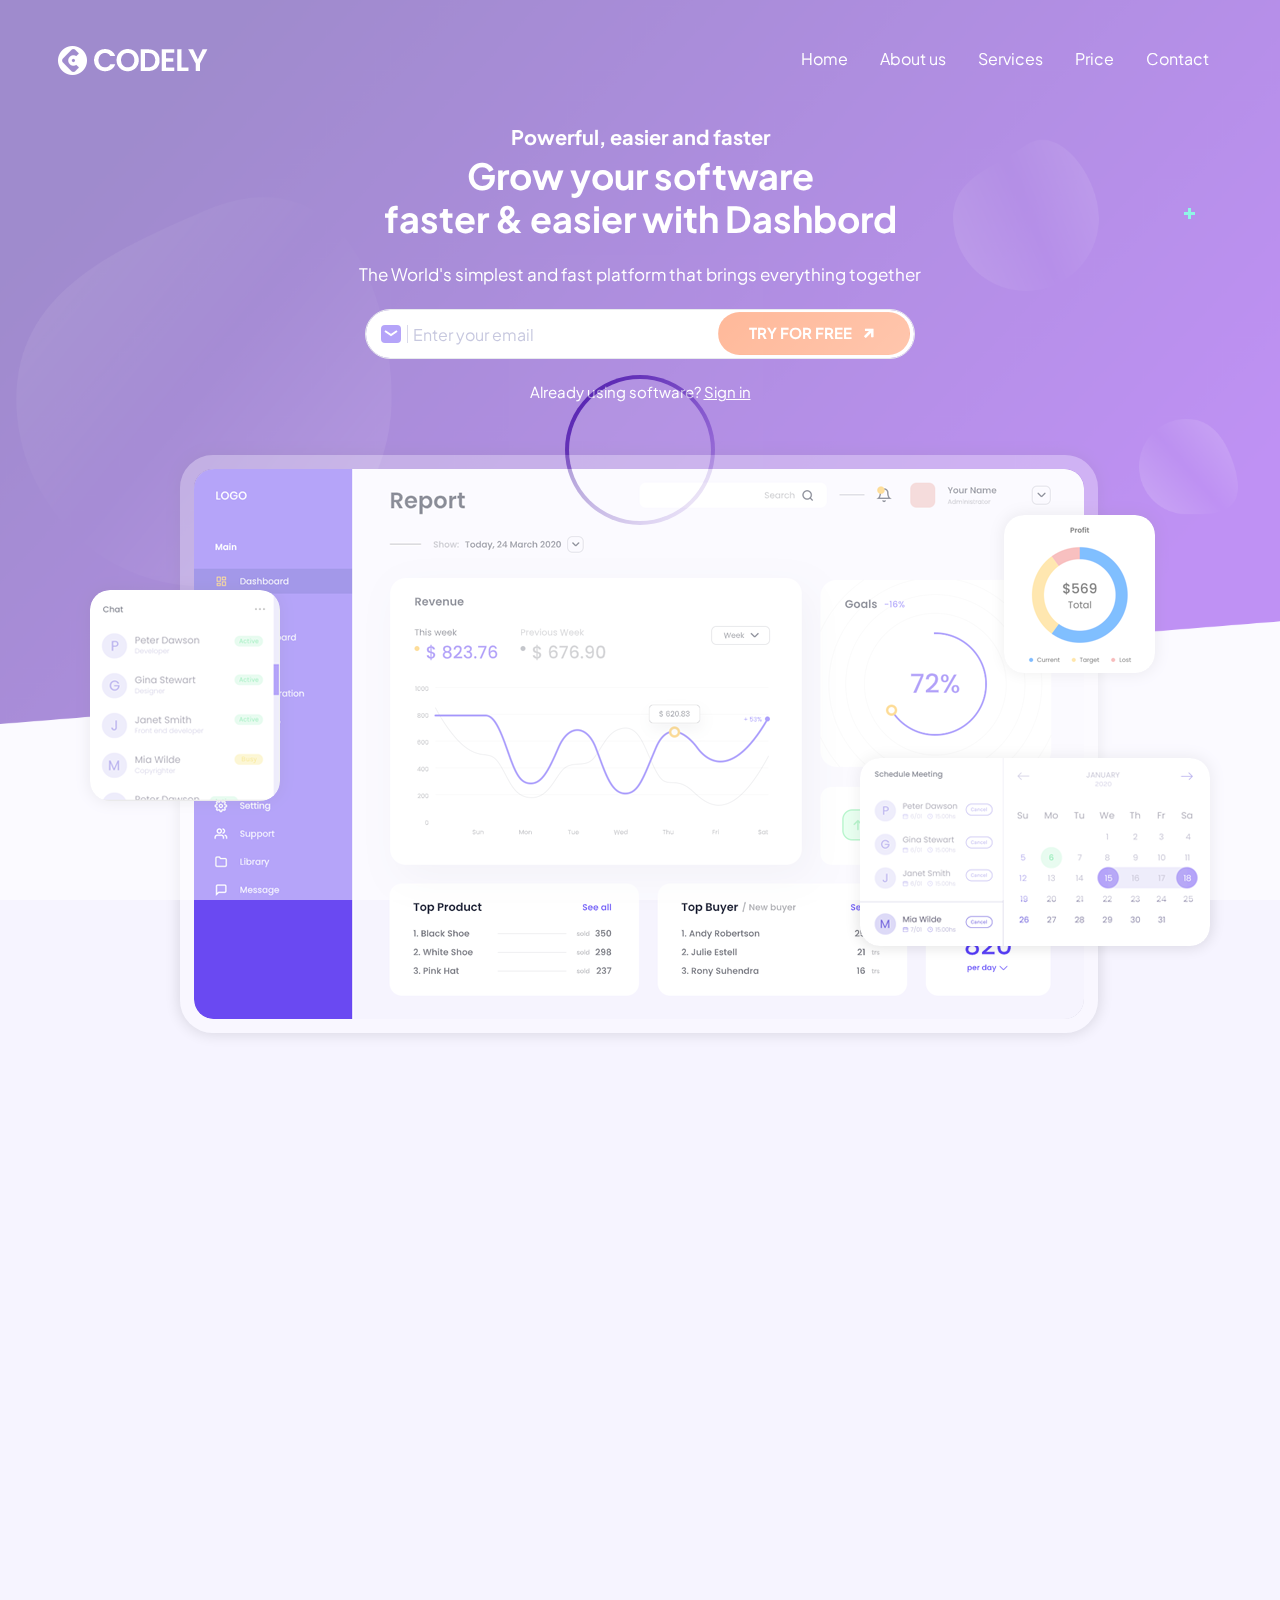
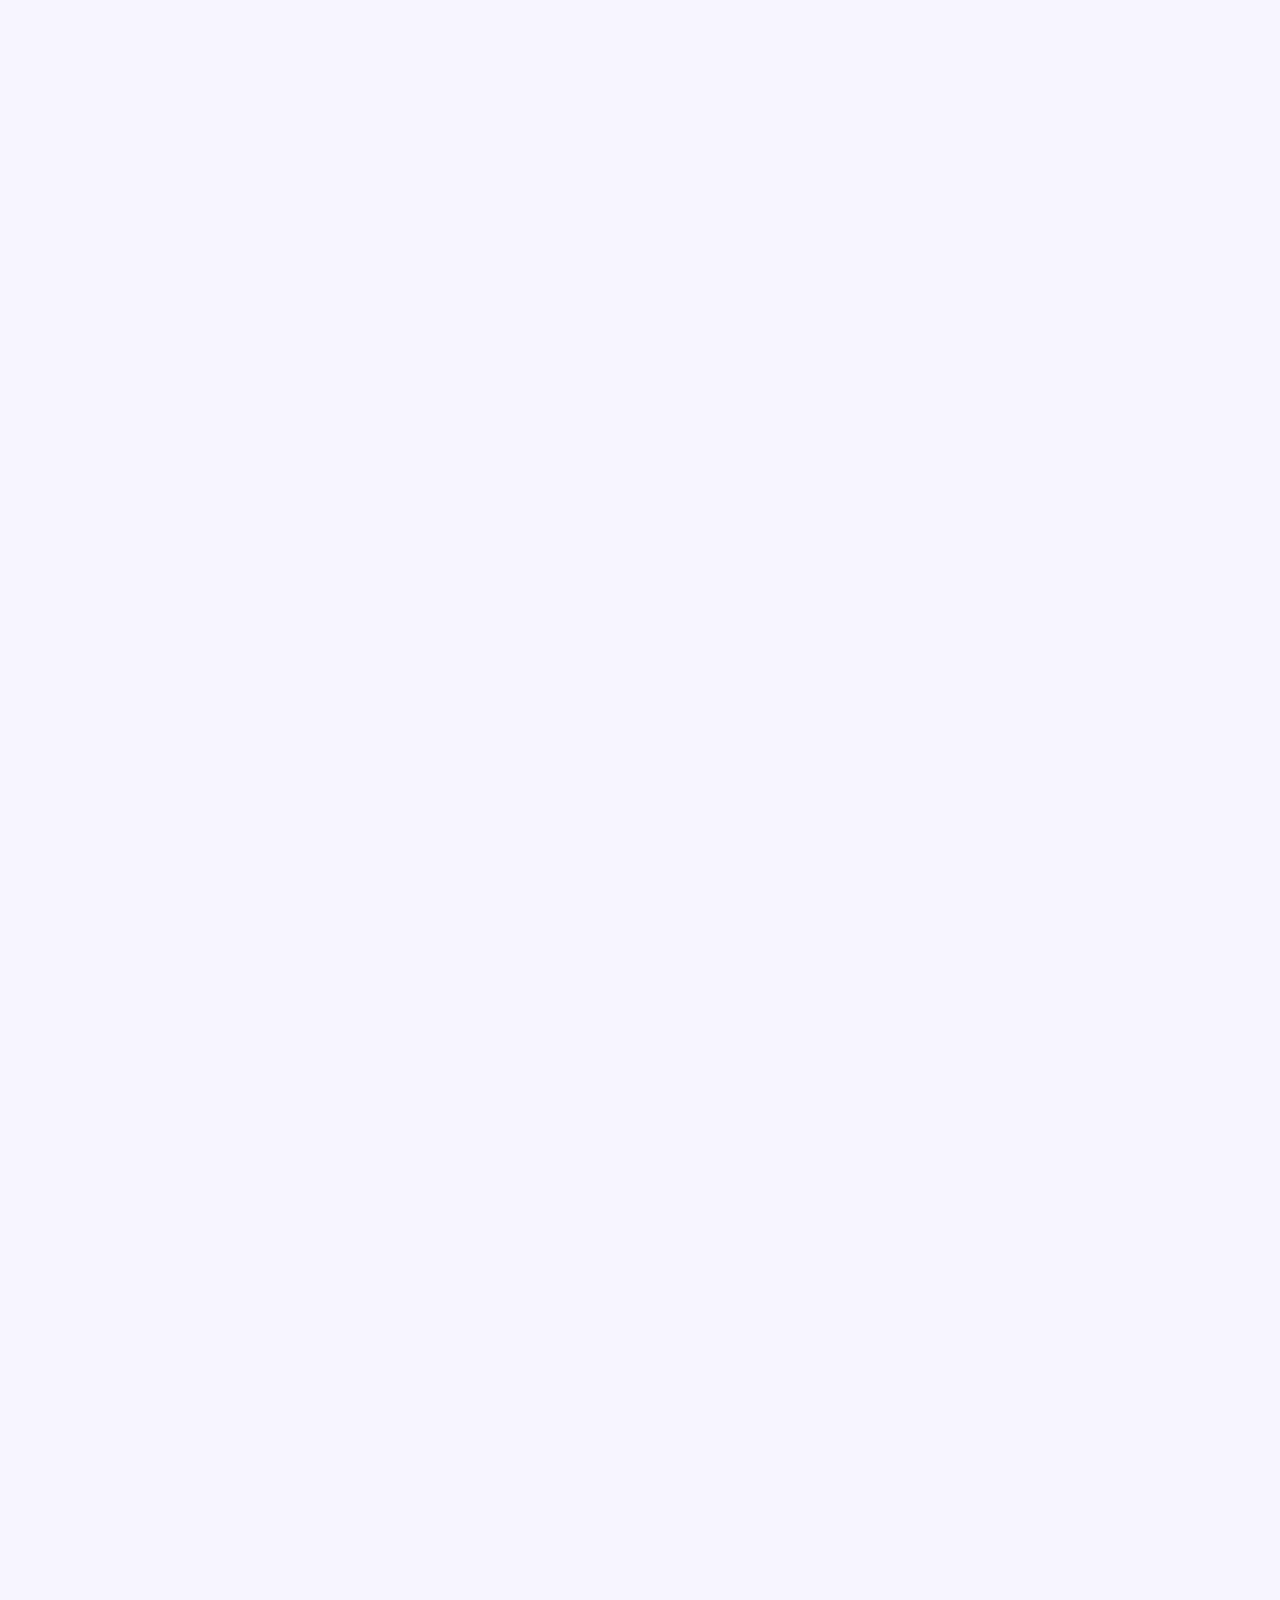
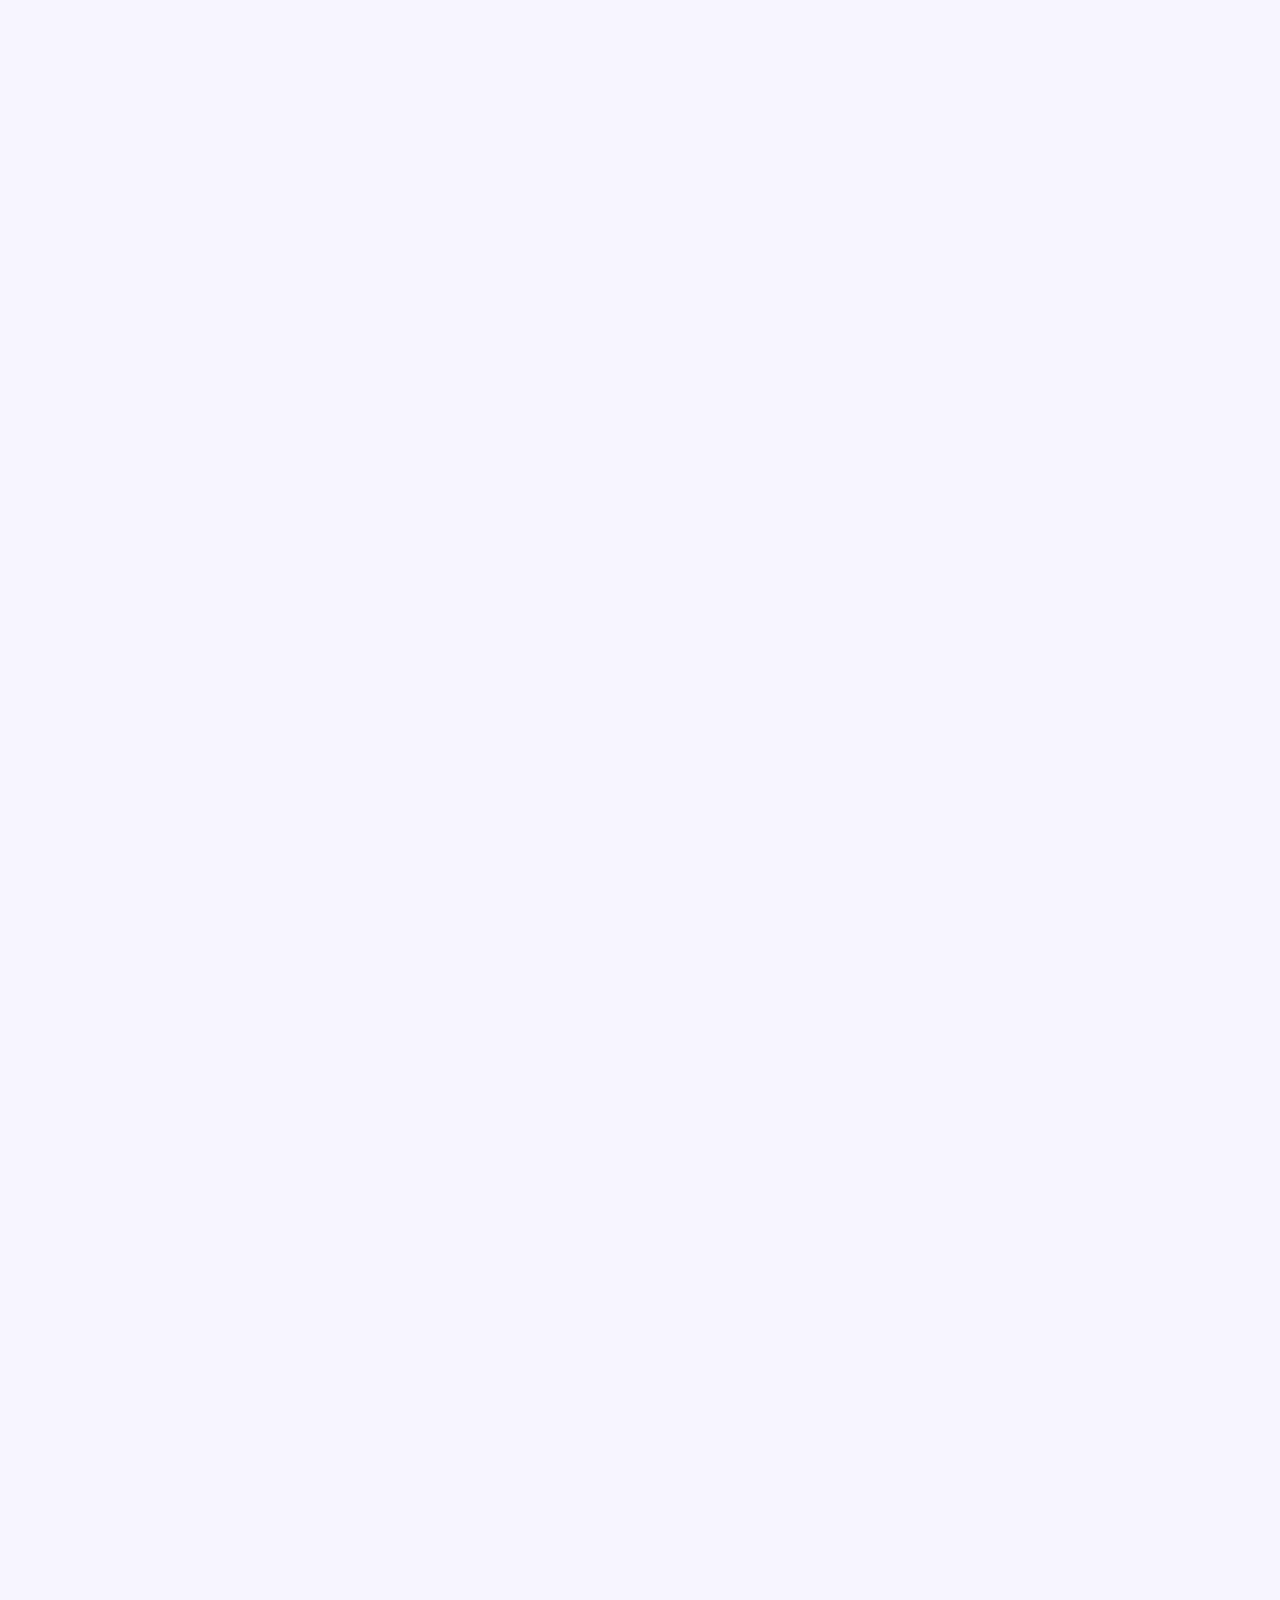
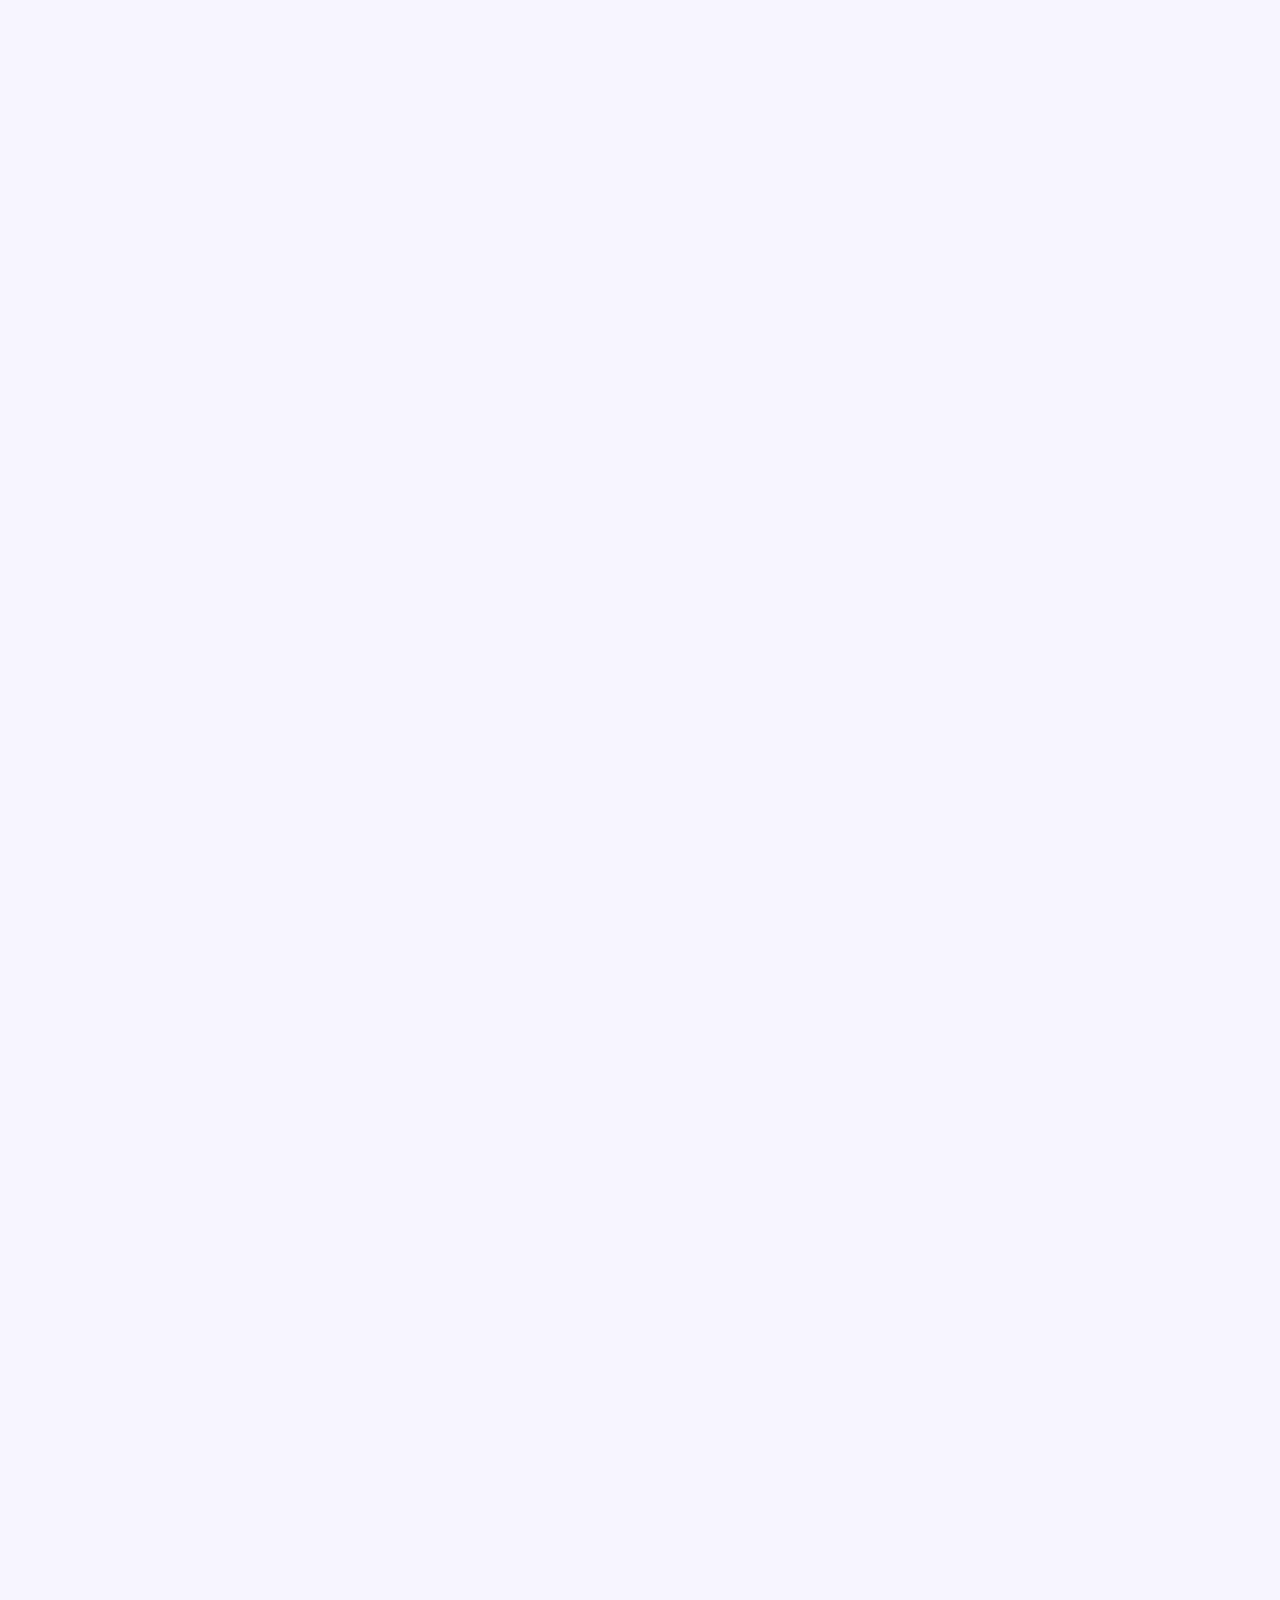
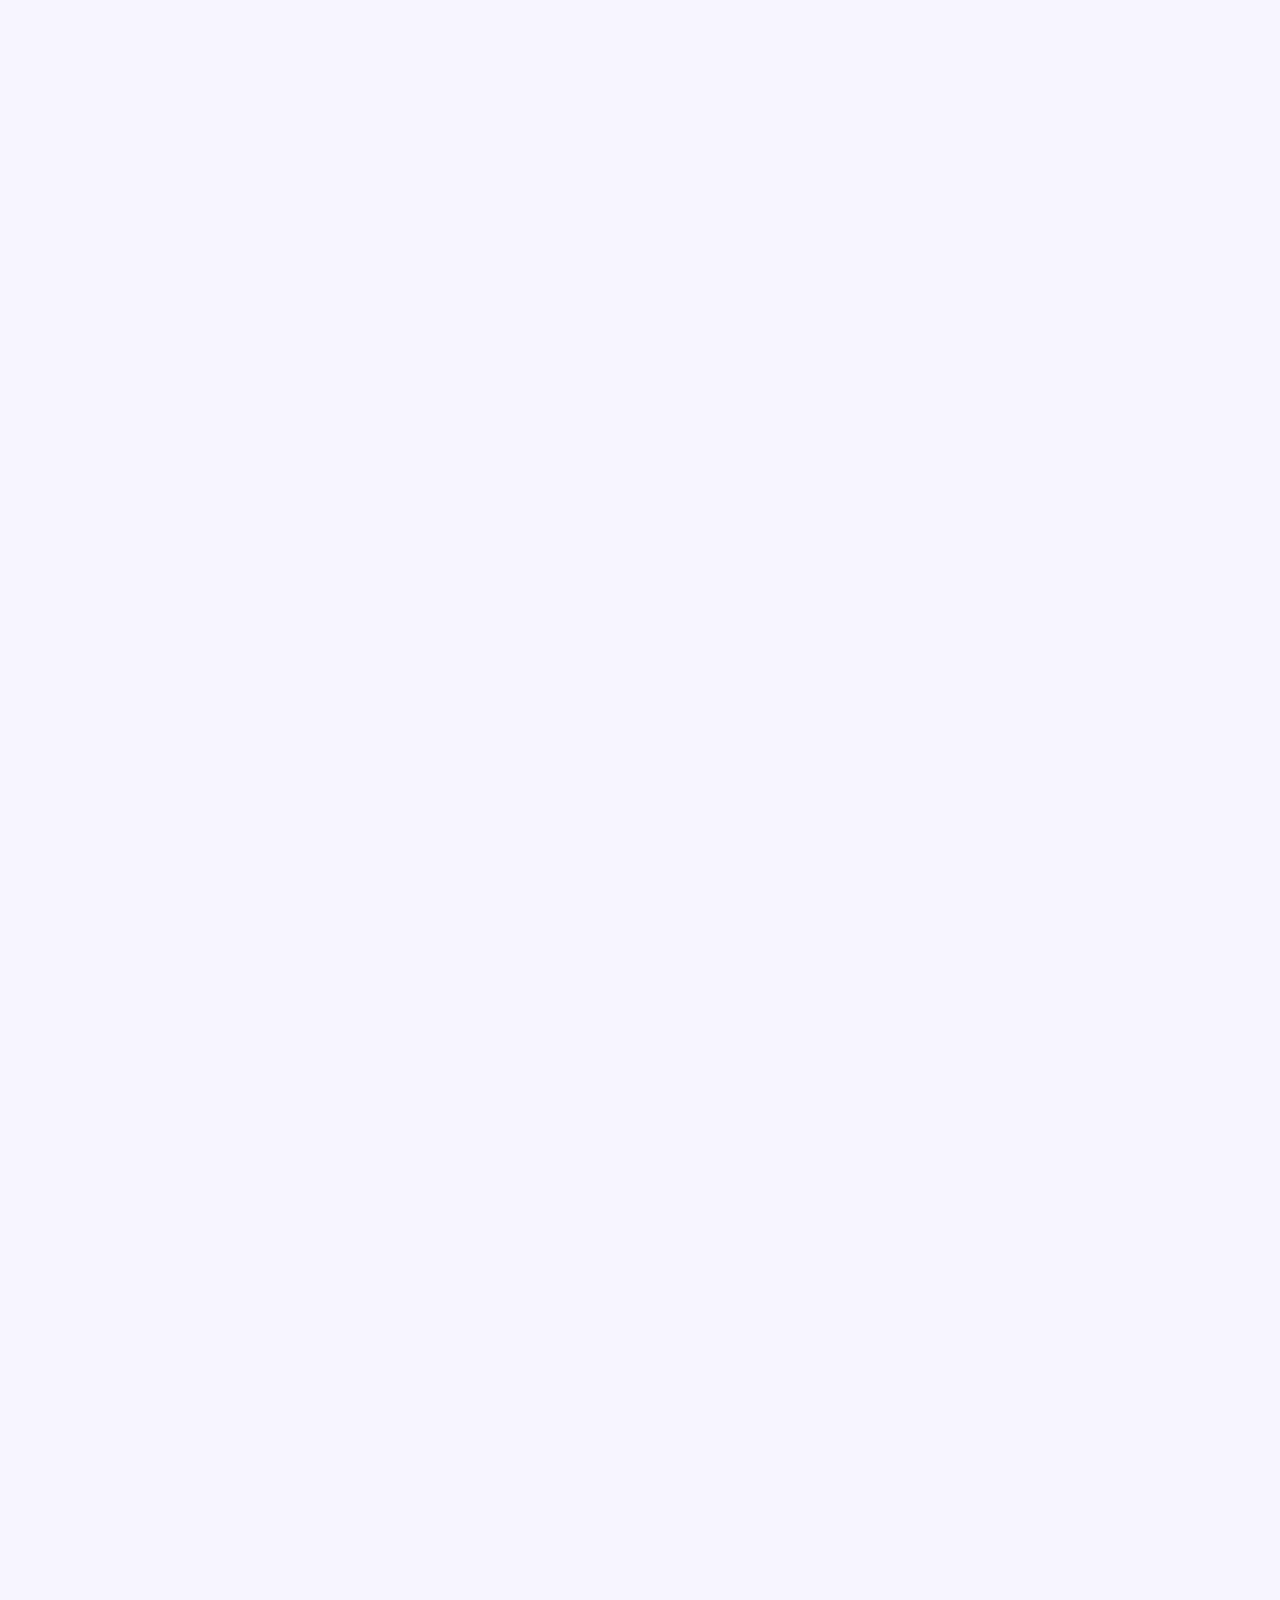
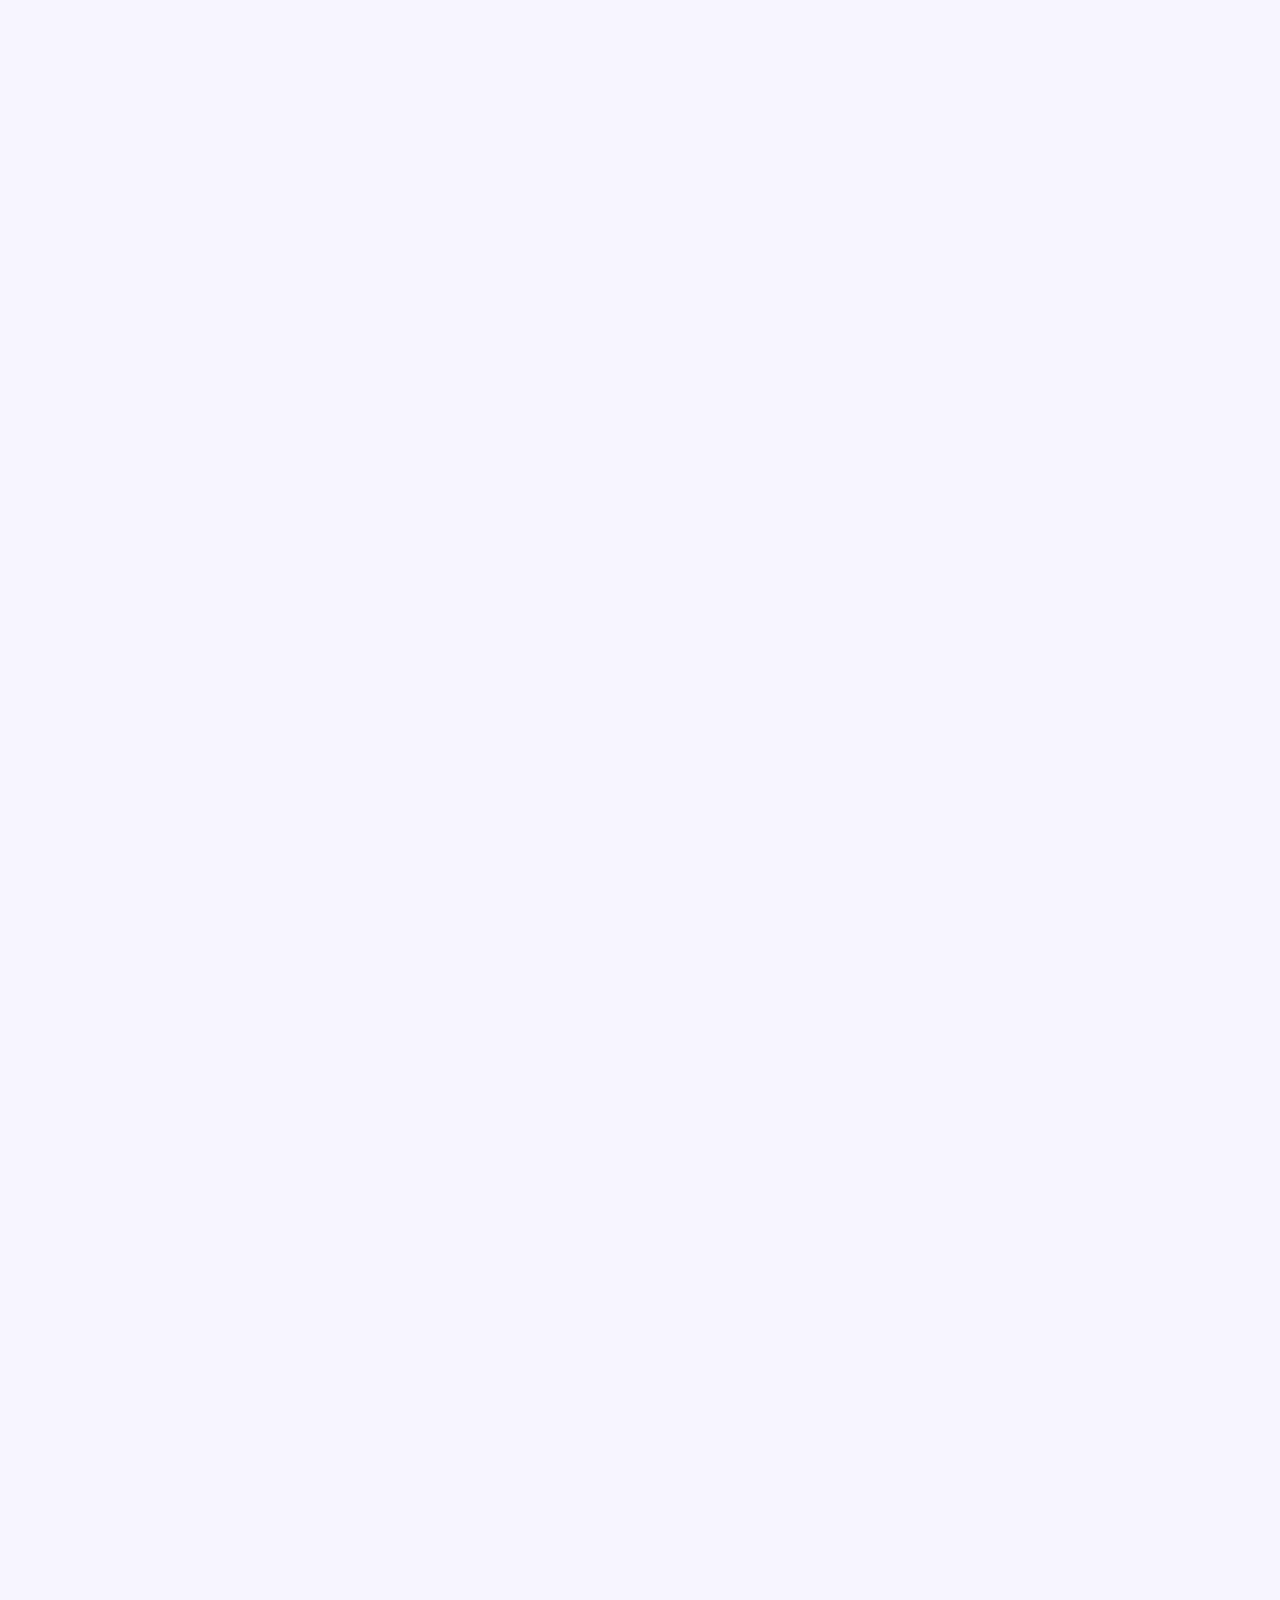
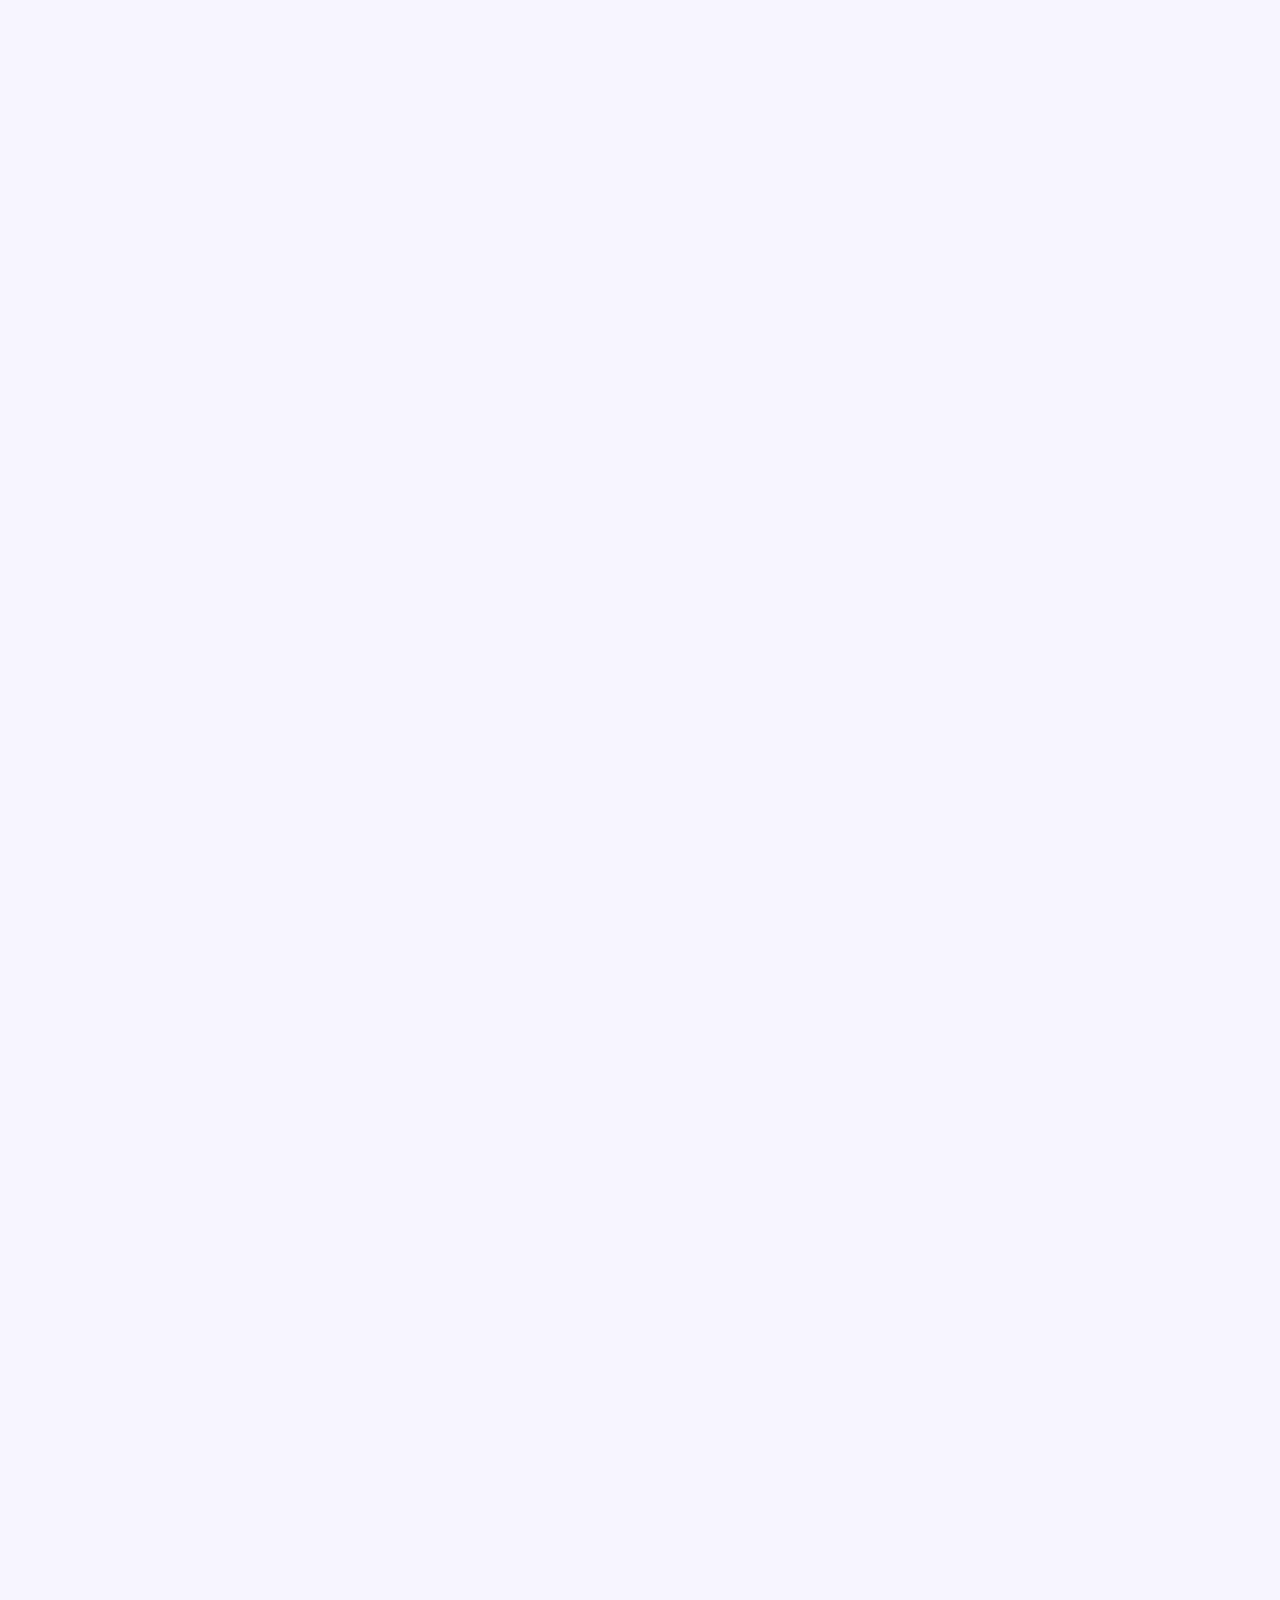
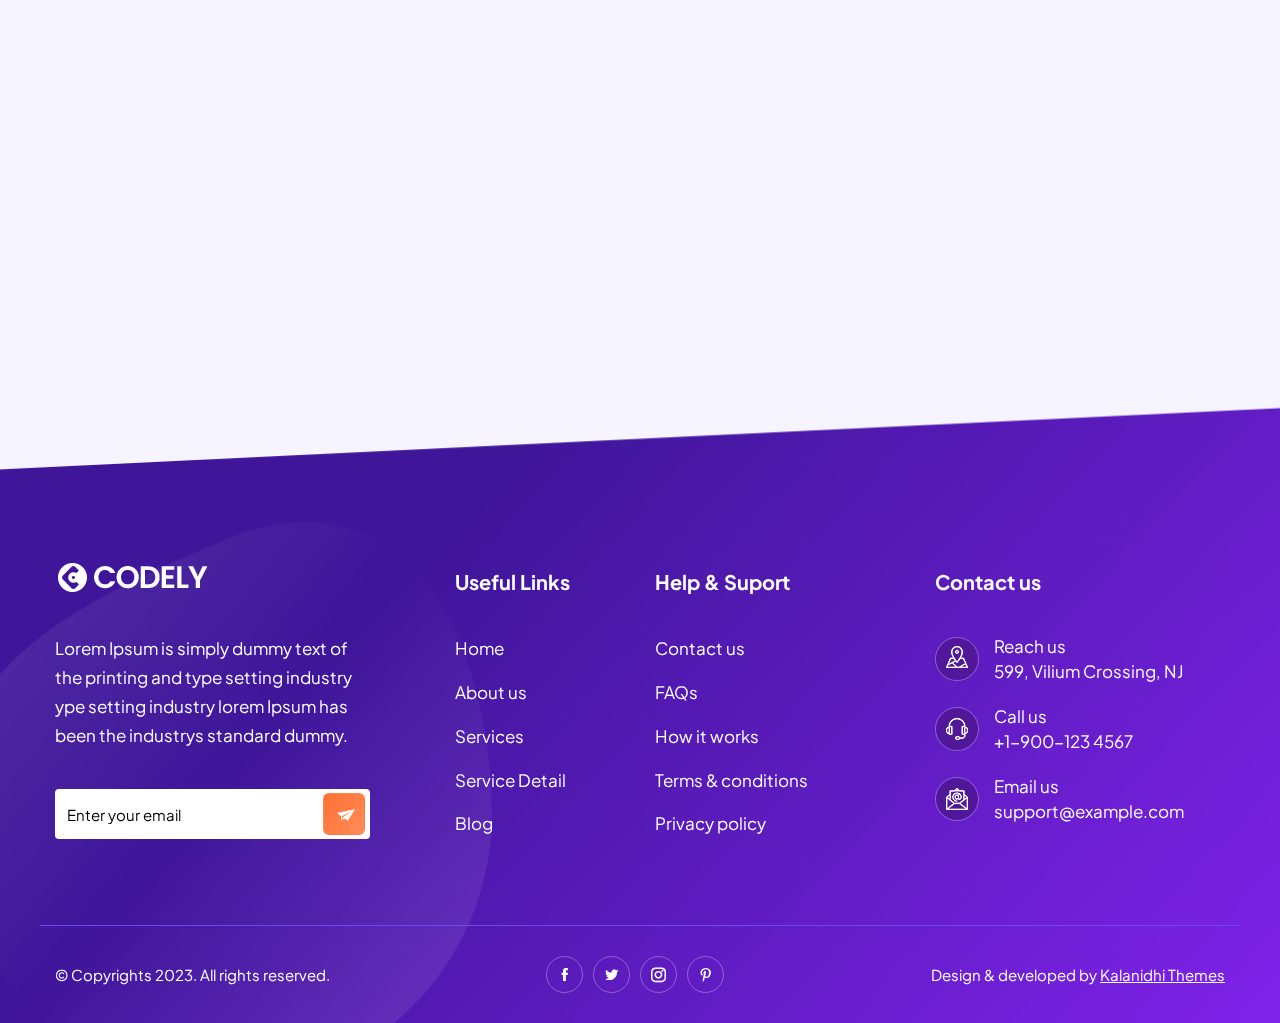
==== index.html @ 9d1769ed "11/26/2023" ====
<!DOCTYPE html>
<html lang="en">

  <!-- icofont-css-link -->
  <link rel="stylesheet" href="css/icofont.min.css">
  <!-- Owl-Carosal-Style-link -->
  <link rel="stylesheet" href="css/animate.min.css">
  <!-- Owl-Carosal-Style-link -->
  <link rel="stylesheet" href="css/owl.carousel.min.css">
  <!-- Bootstrap-Style-link -->
  <link rel="stylesheet" href="css/bootstrap.min.css">
  <!-- Aos-Style-link -->
  <link rel="stylesheet" href="css/aos.css">
  <!-- Coustome-Style-link -->
  <link rel="stylesheet" href="css/style.css">
  <!-- Responsive-Style-link -->
  <link rel="stylesheet" href="css/responsive.css">

  <!-- Jquery-js-Link -->
  <script src="js/jquery.js"></script>

  <!-- Favicon -->
  <link rel="shortcut icon" href="images/favicon.png" type="image/x-icon">

</head>

<body>


  <!-- Page-wrapper-Start -->
  <div class="page_wrapper">

    <!-- Preloader -->
    <div id="preloader">
      <!-- <div id="loader"></div> -->
      <div class="circle-border">
        <div class="circle-core"></div>
      </div>
    </div>

    <!-- Top Banner Stat-->
    <div class="top_home_wraper">

      <div class="banner_shapes">
        <div class="container">
          <span><img src="images/new/plus.svg" alt="image"></span>
          <span><img src="images/new/polygon.svg" alt="image"></span>
          <span><img src="images/new/round.svg" alt="image"></span>
        </div>
      </div>

      <!-- Header Start -->
      <header class="fixed">
        <!-- container start -->
        <div class="container">
          <!-- navigation bar -->
          <nav class="navbar navbar-expand-lg">
            <a class="navbar-brand" href="index.html">
              <img src="images/new/Logo.png" alt="image">
            </a>
            <button class="navbar-toggler" type="button" data-toggle="collapse" data-target="#navbarSupportedContent"
              aria-controls="navbarSupportedContent" aria-expanded="false" aria-label="Toggle navigation">
              <span class="navbar-toggler-icon">
                <!-- <i class="icofont-navigation-menu ico_menu"></i> -->
                <span class="toggle-wrap">
                  <span class="toggle-bar"></span>
                </span>
              </span>
            </button>

            <div class="collapse navbar-collapse" id="navbarSupportedContent">
              <ul class="navbar-nav ml-auto">
                <li class="nav-item active">
                  <a class="nav-link" href="#">Home</a>
                </li>
                <li class="nav-item">
                  <a class="nav-link" href="#">About us</a>
                </li>
                <!-- secondery menu start -->
                <li class="nav-item">
                  <a class="nav-link" href="#">Services</a>
                </li>
                <li class="nav-item">
                  <a class="nav-link" href="#">Price</a>
                </li>

                <!-- secondery menu end -->
                <li class="nav-item">
                  <a class="nav-link" href="#">Contact</a>
                </li>
                <!--<li class="nav-item">
                  <a class="nav-link dark_btn" href="contact-us.html">TRY IT FREE <i class="icofont-arrow-right"></i></a>
                </li>-->
              </ul>
            </div>
          </nav>
          <!-- navigation end -->
        </div>
        <!-- container end -->
      </header>

      <!-- Banner-Section-Start -->
      <section class="banner_section">
        <div class="container">
          <div class="banner_text">
            <div class="ban_inner_text" data-aos="fade-up" data-aos-duration="1500">
              <span>Powerful, easier and faster</span>
              <h1>Grow your software <br> faster & easier with Dashbord</h1>
              <p>The World's simplest and fast platform that brings everything together</p>
            </div>
            <form action="https://kalanidhithemes.com/live-preview/landing-page/codely/all-demo/01-codely-landing-page-defoult/submit" data-aos="fade-up" data-aos-duration="1500">
              <div class="form-group">
                <input type="text" class="form-control" placeholder="Enter your email">
                <button class="btn btn_main">TRY FOR FREE <i class="icofont-arrow-right"></i></button>
              </div>
              <span>Already using software? <a href="#">Sign in</a></span>
            </form>
          </div>
          <div class="banner_images" data-aos="fade-up" data-aos-duration="1500">
            <img src="images/new/banner_01.png" alt="image">
            <div class="sub_images">
              <img class="moving_animation" src="images/new/banner_02.png" alt="image">
              <img class="moving_animation" src="images/new/banner_03.png" alt="image">
              <img class="moving_animation" src="images/new/banner_04.png" alt="image">
            </div>
          </div>
        </div>
      </section>

    </div>
    <!-- Top Banner End -->

    <!-- Unique features Start -->
    <section class="row_am unique_section">
      <div class="container">
        <div class="section_title" data-aos="fade-up" data-aos-duration="1500" data-aos-delay="100">
          <!-- h2 -->
          <h2>Services </h2>
          <!-- p -->
          <p>Lorem Ipsum is simply dummy text of the printing and typese tting indus <br> orem Ipsum has beenthe
            standard dummy text ever since</p>
        </div>
        <div class="features_inner" data-aos="fade-up" data-aos-duration="2000" data-aos-delay="100">
          <!-- card -->
          <div class="feature_card">
            <div class="icons">
              <img src="images/new/features_icon_01.svg" alt="image">
              <div class="dot_block">
                <span class="dot_anim"></span>
                <span class="dot_anim"></span>
                <span class="dot_anim"></span>
              </div>
            </div>
            <div class="inner_text">
              <h3>Highly customizable</h3>
              <p>Lorem Ipsum is simply dummy text ofthe printing and type setting indus ideas orem Ipsum has beenthe.
              </p>
              <a href="service-detail.html" class="btn text_btn">DISCOVER MORE <i class="icofont-arrow-right"></i></a>
            </div>
          </div>
          <!-- card -->
          <div class="feature_card">
            <div class="icons">
              <img src="images/new/features_icon_02.svg" alt="image">
              <div class="dot_block">
                <span class="dot_anim"></span>
                <span class="dot_anim"></span>
                <span class="dot_anim"></span>
              </div>
            </div>
            <div class="inner_text">
              <h3>Pixel perfect design</h3>
              <p>Lorem Ipsum is simply dummy text ofthe printing and type setting indus ideas orem Ipsum has beenthe.
              </p>
              <a href="service-detail.html" class="btn text_btn">DISCOVER MORE <i class="icofont-arrow-right"></i></a>
            </div>
          </div>
          <!-- card -->
          <div class="feature_card">
            <div class="icons">
              <img src="images/new/features_icon_03.svg" alt="image">
              <div class="dot_block">
                <span class="dot_anim"></span>
                <span class="dot_anim"></span>
                <span class="dot_anim"></span>
              </div>
            </div>
            <div class="inner_text">
              <h3>Lifetime free updates</h3>
              <p>Lorem Ipsum is simply dummy text ofthe printing and type setting indus ideas orem Ipsum has beenthe.
              </p>
              <a href="service-detail.html" class="btn text_btn">DISCOVER MORE <i class="icofont-arrow-right"></i></a>
            </div>
          </div>

        </div>
      </div>
    </section>
    <!-- Unique features End -->

    <!-- Analyze Section Strat -->
    <section class="row_am analyze_section">
      <div class="container">
        <div class="row">
          <div class="col-md-6">
            <div class="analyze_text" data-aos="fade-in" data-aos-duration="2000" data-aos-delay="100">
              <span class="icon"><img src="images/new/Analyze_Icon.svg" alt="image"></span>
              <div class="section_title">
                <h2>Analyze your data with powerful tool</h2>
                <p>Lorem Ipsum is simply dummy text of the printing and types
                  etting industry lorem Ipsum has been the industrys standard dummy text ever since the when an unknown
                  printer took a galley of type and.</p>
              </div>
              <ul>
                <li data-aos="fade-up" data-aos-duration="2000">
                  <h3>Carefully designed</h3>
                  <p>Lorem Ipsum is simply dummy text of the printing and typ esetting industry lorem Ipsum has.</p>
                </li>
                <li data-aos="fade-up" data-aos-duration="2000">
                  <h3>Seamless Sync</h3>
                  <p>Simply dummy text of the printing and typesetting inustry lorem Ipsum has Lorem dollar summit.</p>
                </li>
              </ul>
            </div>
          </div>
          <div class="col-md-6">
            <div class="analyze_image" data-aos="fade-in" data-aos-duration="1000">
              <img data-aos="fade-in" data-aos-duration="2000" data-aos-delay="100" class="moving_animation"
                src="images/new/analyze-data-01.png" alt="image">
              <img data-aos="fade-in" data-aos-duration="2000" data-aos-delay="100" class="moving_animation"
                src="images/new/analyze-data-02.png" alt="image">
              <img data-aos="fade-in" data-aos-duration="2000" data-aos-delay="100" class=""
                src="images/new/analyze-data-03.png" alt="image">
            </div>
          </div>
        </div>
      </div>
    </section>
    <!-- Analyze Section End -->

    <!-- Collaborate Section Strat -->
    <section class="row_am collaborate_section">
      <div class="container">
        <div class="row">
          <div class="col-md-6">
            <div class="collaborate_image" data-aos="fade-in" data-aos-duration="2000" data-aos-delay="100">
              <div class="img_block" data-aos="fade-in" data-aos-duration="2000" data-aos-delay="100">
                <img class="icon_img moving_animation" src="images/new/Collaborate-icon_1.png" alt="image">
                <img src="images/new/Collaborate-01.png" alt="image">
              </div>
              <div class="img_block" data-aos="fade-in" data-aos-duration="2000" data-aos-delay="100">
                <img src="images/new/Collaborate-02.png" alt="image">
                <img class="icon_img moving_animation" src="images/new/Collaborate-icon_2.png" alt="image">
              </div>
            </div>
          </div>
          <div class="col-md-6">
            <div class="collaborate_text" data-aos="fade-in" data-aos-duration="2000" data-aos-delay="100">
              <span class="icon"><img src="images/new/securely.svg" alt="image"></span>
              <div class="section_title">
                <h2>Collaborate securely everything</h2>
                <p>Lorem Ipsum is simply dummy text of the printing and types
                  etting industry lorem Ipsum has been the indu has been the industrys standard dummy text ever since
                  the when an unknown printer took a galley of type and.</p>
              </div>
              <ul>
                <li data-aos="fade-up" data-aos-duration="2000">
                  <h3>Sync followers</h3>
                  <p>Simply dummy text of the printing and typesetting
                    inustry lorem Ipsum has Lorem dollar summit.</p>
                </li>
                <li data-aos="fade-up" data-aos-duration="2000">
                  <h3>Globally connected</h3>
                  <p>Simply dummy text of the printing and typesetting
                    inustry lorem Ipsum has Lorem dollar summit.</p>
                </li>
              </ul>
              <a href="service-detail.html" data-aos="fade-up" data-aos-duration="2000" class="btn btn_main">READ MORE <i
                  class="icofont-arrow-right"></i></a>
            </div>
          </div>
        </div>
      </div>
    </section>
    <!-- Analyze Section End -->

    <!-- Communication Section Strat -->
    <section class="row_am communication_section">
      <div class="container">
        <div class="row">
          <div class="col-md-6">
            <div class="communication_text" data-aos="fade-in" data-aos-duration="2000" data-aos-delay="100">
              <span class="icon"><img src="images/new/comunication.svg" alt="image"></span>
              <div class="section_title">
                <h2>Easy communication wherever you are live</h2>
                <p>Lorem Ipsum is simply dummy text of the printing and types
                  etting industry lorem Ipsum has been the industrys standard dummy text ever since the when an unknown
                  printer took a galley of type and.</p>
              </div>
              <ul>
                <li data-aos="fade-up" data-aos-duration="2000">
                  <h3>Carefully designed</h3>
                  <p>Lorem Ipsum is simply dummy text of the printing and typ esetting industry lorem Ipsum has.</p>
                </li>
                <li data-aos="fade-up" data-aos-duration="2000">
                  <h3>Seamless Sync</h3>
                  <p>Simply dummy text of the printing and typesetting inustry lorem Ipsum has Lorem dollar summit.</p>
                </li>
              </ul>
            </div>
          </div>
          <div class="col-md-6">
            <div class="communication_image" data-aos="fade-in" data-aos-duration="1000">
              <img data-aos="fade-in" data-aos-duration="2000" data-aos-delay="100" class="moving_animation"
                src="images/new/cominication-data-03.png" alt="image">
              <img data-aos="fade-in" data-aos-duration="2000" data-aos-delay="100" class="moving_animation"
                src="images/new/cominication-data-02.png" alt="image">
              <img data-aos="fade-in" data-aos-duration="2000" data-aos-delay="100" class=""
                src="images/new/cominication-data-01.png" alt="image">
            </div>
          </div>
        </div>
      </div>
    </section>
    <!-- Communication Section End -->

    <!-- Powerful solution for your business Section Start -->
    <section class="powerful_solution" data-aos="fade-in" data-aos-duration="1000">
      <div class="dotes_anim_bloack">
        <div class="dots dotes_1"></div>
        <div class="dots dotes_2"></div>
        <div class="dots dotes_3"></div>
        <div class="dots dotes_4"></div>
        <div class="dots dotes_5"></div>
        <div class="dots dotes_6"></div>
        <div class="dots dotes_7"></div>
        <div class="dots dotes_8"></div>
      </div>
      <div class="bg_pattern">
        <img src="images/new/business_vectore.png" alt="image">
      </div>
      <div class="container">
        <div class="section_title" data-aos="fade-up" data-aos-duration="1000">
          <h2>Powerful solution for your business</h2>
          <p>Lorem Ipsum is simply dummy text of the printing and typese tting indus orem Ipsum has beenthe standard
            dummy text ever since.</p>
        </div>
        <div class="quality_lable" data-aos="fade-up" data-aos-duration="1000">
          <ul>
            <li>
              <p><i class="icofont-check-circled"></i>
                Highly customizable</p>
            </li>
            <li>
              <p><i class="icofont-check-circled"></i>
                Pixel perfect design</p>
            </li>
            <li>
              <p><i class="icofont-check-circled"></i>
                Worldwide support</p>
            </li>
          </ul>
        </div>
        <div class="counters_block" data-aos="fade-up" data-aos-duration="1000">
          <ul class="app_statstic" id="counter" data-aos="fade-in" data-aos-duration="1500">
            <li>
              <div class="text">
                <p><span class="counter-value" data-count="450">0</span><span>+</span></p>
                <p>Million of client logins monthly</p>
              </div>
            </li>
            <li>
              <div class="text">
                <p><span class="counter-value" data-count="120">0 </span><span>+</span></p>
                <p>Languages and countries</p>
              </div>
            </li>
            <li>
              <div class="text">
                <p><span class="counter-value" data-count="135">1500</span><span>+</span></p>
                <p>Percent yearly turnover increase</p>
              </div>
            </li>
            <li>
              <div class="text">
                <p><span class="counter-value" data-count="324">0</span><span>+</span></p>
                <p>Million active accounts</p>
              </div>
            </li>
          </ul>
        </div>
        <div class="images_gallery_block row">
          <div class="gl_block col-md-3 col-sm-6" data-aos="fade-up" data-aos-duration="1000">
            <div class="img"><img src="images/new/Powerful-solution-01.png" alt="image"></div>
            <div class="img"><img src="images/new/Powerful-solution-02.png" alt="image"></div>
          </div>
          <div class="gl_block col-md-3 col-sm-6" data-aos="fade-up" data-aos-duration="1000" data-aos-delay="100">
            <div class="img"><img src="images/new/Powerful-solution-03.png" alt="image"></div>
            <div class="img"><img src="images/new/Powerful-solution-04.png" alt="image"></div>
            <div class="img"><img src="images/new/Powerful-solution-05.png" alt="image"></div>
          </div>
          <div class="gl_block col-md-3 col-sm-6" data-aos="fade-up" data-aos-duration="1000" data-aos-delay="150">
            <div class="img"><img src="images/new/Powerful-solution-06.png" alt="image"></div>
            <div class="img"><img src="images/new/Powerful-solution-07.png" alt="image"></div>
          </div>
          <div class="gl_block col-md-3 col-sm-6" data-aos="fade-up" data-aos-duration="1000" data-aos-delay="200">
            <div class="img"><img src="images/new/Powerful-solution-08.png" alt="image"></div>
            <div class="img"><img src="images/new/Powerful-solution-09.png" alt="image"></div>
          </div>
        </div>
      </div>
    </section>
    <!-- Powerful solution for your business Section End -->

    <!-- Easy integration Section Start -->
    <section class="row_am integration_section">
      <div class="container">
        <div class="section_title" data-aos="fade-up" data-aos-duration="1000">
          <h2>Easy integration <br> with popular platforms</h2>
          <p>Lorem Ipsum is simply dummy text of the printing and typese tting indus orem Ipsum has beenthe standard
            dummy.</p>
        </div>
        <div class="platforms_list">
          <div class="row">
            <!-- list Block Strat -->
            <div class="col-lg-2 col-md-3 col-6" data-aos="fade-up" data-aos-duration="1000">
              <div class="list_block">
                <div class="icon">
                  <img src="images/new/platforms_01.png" alt="image" >
                </div>
                <div class="caption">
                  <p>Mailchimp</p>
                </div>
              </div>
            </div>
            <!-- list Block Strat -->
            <div class="col-lg-2 col-md-3 col-6" data-aos="fade-up" data-aos-duration="1000">
              <div class="list_block">
                <div class="icon">
                  <img src="images/new/platforms_02.png" alt="image" >
                </div>
                <div class="caption">
                  <p>Google Drive</p>
                </div>
              </div>
            </div>
            <!-- list Block Strat -->
            <div class="col-lg-2 col-md-3 col-6" data-aos="fade-up" data-aos-duration="1000">
              <div class="list_block">
                <div class="icon">
                  <img src="images/new/platforms_03.png" alt="image" >
                </div>
                <div class="caption">
                  <p>Whatsapp</p>
                </div>
              </div>
            </div>
            <!-- list Block Strat -->
            <div class="col-lg-2 col-md-3 col-6" data-aos="fade-up" data-aos-duration="1000">
              <div class="list_block">
                <div class="icon">
                  <img src="images/new/platforms_02.png" alt="image" >
                </div>
                <div class="caption">
                  <p>Google Drive</p>
                </div>
              </div>
            </div>
            <!-- list Block Strat -->
            <div class="col-lg-2 col-md-3 col-6" data-aos="fade-up" data-aos-duration="1000">
              <div class="list_block">
                <div class="icon">
                  <img src="images/new/platforms_04.png" alt="image" >
                </div>
                <div class="caption">
                  <p>Mailchimp</p>
                </div>
              </div>
            </div>
            <!-- list Block Strat -->
            <div class="col-lg-2 col-md-3 col-6" data-aos="fade-up" data-aos-duration="1000">
              <div class="list_block">
                <div class="icon">
                  <img src="images/new/platforms_05.png" alt="image" >
                </div>
                <div class="caption">
                  <p>Dropbox</p>
                </div>
              </div>
            </div>
            <!-- list Block Strat -->
            <div class="col-lg-2 col-md-3 col-6" data-aos="fade-up" data-aos-duration="1000">
              <div class="list_block">
                <div class="icon">
                  <img src="images/new/platforms_06.png" alt="image">
                </div>
                <div class="caption">
                  <p>Skype</p>
                </div>
              </div>
            </div>
            <!-- list Block Strat -->
            <div class="col-lg-2 col-md-3 col-6" data-aos="fade-up" data-aos-duration="1000">
              <div class="list_block">
                <div class="icon">
                  <img src="images/new/platforms_07.png" alt="image" >
                </div>
                <div class="caption">
                  <p>Wordpress</p>
                </div>
              </div>
            </div>
            <!-- list Block Strat -->
            <div class="col-lg-2 col-md-3 col-6" data-aos="fade-up" data-aos-duration="1000">
              <div class="list_block">
                <div class="icon">
                  <img src="images/new/platforms_08.png" alt="image" >
                </div>
                <div class="caption">
                  <p>Smashing</p>
                </div>
              </div>
            </div>
            <!-- list Block Strat -->
            <div class="col-lg-2 col-md-3 col-6" data-aos="fade-up" data-aos-duration="1000">
              <div class="list_block">
                <div class="icon">
                  <img src="images/new/platforms_09.png" alt="image" >
                </div>
                <div class="caption">
                  <p>Firefox</p>
                </div>
              </div>
            </div>
            <!-- list Block Strat -->
            <div class="col-lg-2 col-md-3 col-6" data-aos="fade-up" data-aos-duration="1000">
              <div class="list_block">
                <div class="icon">
                  <img src="images/new/platforms_10.png" alt="image" >
                </div>
                <div class="caption">
                  <p>Yahoo</p>
                </div>
              </div>
            </div>
            <!-- list Block Strat -->
            <div class="col-lg-2 col-md-3 col-6" data-aos="fade-up" data-aos-duration="1000">
              <div class="list_block">
                <div class="icon">
                  <img src="images/new/platforms_11.png" alt="image" >
                </div>
                <div class="caption">
                  <p>Bing</p>
                </div>
              </div>
            </div>
          </div>
        </div>
      </div>
    </section>
    <!-- Easy integration Section End -->

    <!-- What our customer says Section Start -->
    <section class="customer_section">
      <div class="coustomer_block" data-aos="fade-up" data-aos-duration="1000">
        <div class="section_title" data-aos="fade-in" data-aos-duration="1000">
          <h2>What our customer says</h2>
          <p>Lorem Ipsum is simply dummy text of the printing and typese tting indus orem Ipsum has beenthe standard
            dummy text ever since.</p>
        </div>
        <div id="coustomer_slider" class="owl-carousel owl-theme" data-aos="fade-in" data-aos-duration="1000">
          <div class="item">
            <div class="coustomer_slide_block">
              <div class="coustomer_img">
                <img src="images/new/testimonial-01.png" alt="image">
              </div>
              <div class="coustomer_review">
                <div class="rating">
                  <span><i class="icofont-star"></i></span>
                  <span><i class="icofont-star"></i></span>
                  <span><i class="icofont-star"></i></span>
                  <span><i class="icofont-star"></i></span>
                  <span><i class="icofont-star"></i></span>
                </div>
                <p>Lorem Ipsum is simply dummy text of the print ing and typese tting us orem Ipsum has been lorem
                  beenthe standar ddummy Lorem Ipsum is simply mmy text of the print ing and typese tting us orem Ipsum
                  has lorem Ipsum has lorem beenthe standar ddummy. </p>
                <h3 class="coustomer_name">Shayna John</h3>
                <span class="desiganation">Careative inc</span>
              </div>
            </div>
          </div>

          <div class="item">
            <div class="coustomer_slide_block">
              <div class="coustomer_img">
                <img src="images/new/testimonial-02.png" alt="image">
              </div>
              <div class="coustomer_review">
                <div class="rating">
                  <span><i class="icofont-star"></i></span>
                  <span><i class="icofont-star"></i></span>
                  <span><i class="icofont-star"></i></span>
                  <span><i class="icofont-star"></i></span>
                  <span><i class="icofont-star"></i></span>
                </div>
                <p>Lorem Ipsum is simply dummy text of the print ing and typese tting us orem Ipsum has been lorem
                  beenthe standar ddummy Lorem Ipsum is simply mmy text of the print ing and typese tting us orem Ipsum
                  has lorem Ipsum has lorem beenthe standar ddummy. </p>
                <h3 class="coustomer_name">Wilium Smith</h3>
                <span class="desiganation">Fish Kreativ</span>
              </div>
            </div>
          </div>

          <div class="item">
            <div class="coustomer_slide_block">
              <div class="coustomer_img">
                <img src="images/new/testimonial-03.png" alt="image">
              </div>
              <div class="coustomer_review">
                <div class="rating">
                  <span><i class="icofont-star"></i></span>
                  <span><i class="icofont-star"></i></span>
                  <span><i class="icofont-star"></i></span>
                  <span><i class="icofont-star"></i></span>
                  <span><i class="icofont-star"></i></span>
                </div>
                <p>Lorem Ipsum is simply dummy text of the print ing and typese tting us orem Ipsum has been lorem
                  beenthe standar ddummy Lorem Ipsum is simply mmy text of the print ing and typese tting us orem Ipsum
                  has lorem Ipsum has lorem beenthe standar ddummy. </p>
                <h3 class="coustomer_name">John Doe</h3>
                <span class="desiganation">Digital People</span>
              </div>
            </div>
          </div>

        </div>
      </div>
      <div class="review_summery" data-aos="fade-up" data-aos-duration="1500" data-aos-delay="100">
        <div class="rating">
          <span><i class="icofont-star"></i></span>
          <span><i class="icofont-star"></i></span>
          <span><i class="icofont-star"></i></span>
          <span><i class="icofont-star"></i></span>
          <span><i class="icofont-star"></i></span>
        </div>
        <p><span>5.0 / 5.0 -</span> <a href="testimonial.html">3689 Total User Reviews <i class="icofont-arrow-right"></i></a></p>
      </div>
    </section>

    <!-- Trusted Section start -->
    <section class="row_am trusted_section">
      <!-- container start -->
      <div class="container">
        <div class="section_title" data-aos="fade-up" data-aos-duration="1500" data-aos-delay="100">
          <h2>Trusted by <span>150+</span> companies</h2>
          <p>Lorem Ipsum is simply dummy text of the printing and typese tting <br> indus orem Ipsum has beenthe
            standard dummy.</p>
        </div>
        <!-- logos slider start -->
        <div class="company_logos" data-aos="fade-up" data-aos-duration="1500" data-aos-delay="100">
          <div id="company_slider" class="owl-carousel owl-theme">
            <div class="item">
              <div class="logo">
                <img src="images/paypal.png" alt="image">
              </div>
            </div>
            <div class="item">
              <div class="logo">
                <img src="images/spoty.png" alt="image">
              </div>
            </div>
            <div class="item">
              <div class="logo">
                <img src="images/shopboat.png" alt="image">
              </div>
            </div>
            <div class="item">
              <div class="logo">
                <img src="images/slack.png" alt="image">
              </div>
            </div>
            <div class="item">
              <div class="logo">
                <img src="images/envato.png" alt="image">
              </div>
            </div>
            <div class="item">
              <div class="logo">
                <img src="images/paypal.png" alt="image">
              </div>
            </div>
            <div class="item">
              <div class="logo">
                <img src="images/spoty.png" alt="image">
              </div>
            </div>
            <div class="item">
              <div class="logo">
                <img src="images/shopboat.png" alt="image">
              </div>
            </div>
          </div>
        </div>
        <!-- logos slider end -->
      </div>
      <!-- container end -->
    </section>
    <!-- Trusted Section ends -->

    <!-- Pricing-Section -->
    <section class="row_am pricing_section" id="pricing" data-aos="fade-in" data-aos-duration="1000">
      <!-- container start -->
      <div class="container">
        <div class="section_title" data-aos="fade-up" data-aos-duration="1500" data-aos-delay="300">
          <h2>Best plans, pay what you use</h2>
          <p>Lorem Ipsum is simply dummy text of the printing and typese tting indus <br> orem Ipsum has beenthe
            standard dummy text ever since.</p>
        </div>
        <!-- toggle button -->
        <div class="toggle_block" data-aos="fade-up" data-aos-duration="1500">
          <span class="month active">Monthly</span>
          <div class="tog_block">
            <span class="tog_btn"></span>
          </div>
          <span class="years">Yearly</span>
          <span class="offer">50% off</span>
        </div>

        <!-- pricing box  monthly start -->
        <div class="pricing_pannel monthly_plan active" data-aos="fade-up" data-aos-duration="1500">
          <!-- row start -->
          <div class="row">
            <!-- pricing box 1 -->
            <div class="col-md-4">
              <div class="pricing_block">
                <div class="icon">
                  <img src="images/new/Free-Trial-01.svg" alt="image">
                  <div class="dot_block">
                    <span class="dot_anim"></span>
                    <span class="dot_anim"></span>
                    <span class="dot_anim"></span>
                  </div>
                </div>
                <div class="pkg_name">
                  <h3>Free Trial</h3>
                  <span>For the basics</span>
                </div>
                <span class="price">$0<span>/Month</span></span>
                <ul class="benifits">
                  <li class="include">
                    <p><i class="icofont-check-circled"></i>7 Days free trial</p>
                  </li>
                  <li class="include">
                    <p><i class="icofont-check-circled"></i>2 platform of your choice</p>
                  </li>
                  <li class="include">
                    <p><i class="icofont-check-circled"></i>10 GB Dedicated Hosting free</p>
                  </li>
                  <li class="exclude">
                    <p><i class="icofont-close-circled"></i>Unlimited updates</p>
                  </li>
                  <li class="exclude">
                    <p><i class="icofont-close-circled"></i>Live support</p>
                  </li>
                </ul>
                <a href="#" class="btn btn_main">BUY NOW <i class="icofont-arrow-right"></i></a>
              </div>
            </div>

            <!-- pricing box 2 -->
            <div class="col-md-4">
              <div class="pricing_block highlited_block">
                <div class="icon">
                  <img src="images/new/unlimited.png" alt="image">
                  <div class="dot_block">
                    <span class="dot_anim"></span>
                    <span class="dot_anim"></span>
                    <span class="dot_anim"></span>
                  </div>
                </div>
                <div class="pkg_name">
                  <h3>Unlimited</h3>
                  <span>For the professionals</span>
                </div>
                <span class="price">$99<span>/Month</span></span>
                <ul class="benifits">
                  <li class="include">
                    <p><i class="icofont-check-circled"></i>7 Days free trial</p>
                  </li>
                  <li class="include">
                    <p><i class="icofont-check-circled"></i>2 platform of your choice</p>
                  </li>
                  <li class="include">
                    <p><i class="icofont-check-circled"></i>10 GB Dedicated Hosting free</p>
                  </li>
                  <li class="include">
                    <p><i class="icofont-check-circled"></i>Unlimited updates</p>
                  </li>
                  <li class="include">
                    <p><i class="icofont-check-circled"></i>Live support</p>
                  </li>
                </ul>
                <a href="#" class="btn btn_main">BUY NOW <i class="icofont-arrow-right"></i></a>
              </div>
            </div>

            <!-- pricing box 3 -->
            <div class="col-md-4">
              <div class="pricing_block">
                <div class="icon">
                  <img src="images/new/Premium.svg" alt="image">
                  <div class="dot_block">
                    <span class="dot_anim"></span>
                    <span class="dot_anim"></span>
                    <span class="dot_anim"></span>
                  </div>
                </div>
                <div class="pkg_name">
                  <h3>Premium</h3>
                  <span>For small team</span>
                </div>
                <span class="price">$55<span>/Month</span></span>
                <ul class="benifits">
                  <li class="include">
                    <p><i class="icofont-check-circled"></i>7 Days free trial</p>
                  </li>
                  <li class="include">
                    <p><i class="icofont-check-circled"></i>2 platform of your choice</p>
                  </li>
                  <li class="include">
                    <p><i class="icofont-check-circled"></i>10 GB Dedicated Hosting free</p>
                  </li>
                  <li class="include">
                    <p><i class="icofont-check-circled"></i>Unlimited updates</p>
                  </li>
                  <li class="exclude">
                    <p><i class="icofont-close-circled"></i>Live support</p>
                  </li>
                </ul>
                <a href="#" class="btn btn_main">BUY NOW <i class="icofont-arrow-right"></i></a>
              </div>
            </div>
          </div>
          <!-- row end -->
        </div>
        <!-- pricing box monthly end -->

        <!-- pricing box yearly start -->
        <div class="pricing_pannel yearly_plan" data-aos="fade-up" data-aos-duration="1500">
          <div class="row">

            <!-- pricing box 1 -->
            <div class="col-md-4">
              <div class="pricing_block">
                <div class="icon">
                  <img src="images/new/Free-Trial-01.svg" alt="image">
                  <div class="dot_block">
                    <span class="dot_anim"></span>
                    <span class="dot_anim"></span>
                    <span class="dot_anim"></span>
                  </div>
                </div>
                <div class="pkg_name">
                  <h3>Free Trial</h3>
                  <span>For the basics</span>
                </div>
                <span class="price">$0<span>/Year</span></span>
                <ul class="benifits">
                  <li class="include">
                    <p><i class="icofont-check-circled"></i>7 Days free trial</p>
                  </li>
                  <li class="include">
                    <p><i class="icofont-check-circled"></i>2 platform of your choice</p>
                  </li>
                  <li class="include">
                    <p><i class="icofont-check-circled"></i>10 GB Dedicated Hosting free</p>
                  </li>
                  <li class="exclude">
                    <p><i class="icofont-close-circled"></i>Unlimited updates</p>
                  </li>
                  <li class="exclude">
                    <p><i class="icofont-close-circled"></i>Live support</p>
                  </li>
                </ul>
                <a href="#" class="btn btn_main">BUY NOW <i class="icofont-arrow-right"></i></a>
              </div>
            </div>

            <!-- pricing box 2 -->
            <div class="col-md-4">
              <div class="pricing_block highlited_block">
                <div class="icon">
                  <img src="images/new/unlimited.png" alt="image">
                  <div class="dot_block">
                    <span class="dot_anim"></span>
                    <span class="dot_anim"></span>
                    <span class="dot_anim"></span>
                  </div>
                </div>
                <div class="pkg_name">
                  <h3>Unlimited</h3>
                  <span>For the professionals</span>
                </div>
                <span class="price">$999<span>/Year</span></span>
                <ul class="benifits">
                  <li class="include">
                    <p><i class="icofont-check-circled"></i>7 Days free trial</p>
                  </li>
                  <li class="include">
                    <p><i class="icofont-check-circled"></i>2 platform of your choice</p>
                  </li>
                  <li class="include">
                    <p><i class="icofont-check-circled"></i>10 GB Dedicated Hosting free</p>
                  </li>
                  <li class="include">
                    <p><i class="icofont-check-circled"></i>Unlimited updates</p>
                  </li>
                  <li class="include">
                    <p><i class="icofont-check-circled"></i>Live support</p>
                  </li>
                </ul>
                <a href="#" class="btn btn_main">BUY NOW <i class="icofont-arrow-right"></i></a>
              </div>
            </div>

            <!-- pricing box 3 -->
            <div class="col-md-4">
              <div class="pricing_block">
                <div class="icon">
                  <img src="images/new/Premium.svg" alt="image">
                  <div class="dot_block">
                    <span class="dot_anim"></span>
                    <span class="dot_anim"></span>
                    <span class="dot_anim"></span>
                  </div>
                </div>
                <div class="pkg_name">
                  <h3>Premium</h3>
                  <span>For small team</span>
                </div>
                <span class="price">$555<span>/Year</span></span>
                <ul class="benifits">
                  <li class="include">
                    <p><i class="icofont-check-circled"></i>7 Days free trial</p>
                  </li>
                  <li class="include">
                    <p><i class="icofont-check-circled"></i>2 platform of your choice</p>
                  </li>
                  <li class="include">
                    <p><i class="icofont-check-circled"></i>10 GB Dedicated Hosting free</p>
                  </li>
                  <li class="include">
                    <p><i class="icofont-check-circled"></i>Unlimited updates</p>
                  </li>
                  <li class="exclude">
                    <p><i class="icofont-close-circled"></i>Live support</p>
                  </li>
                </ul>
                <a href="#" class="btn btn_main">BUY NOW <i class="icofont-arrow-right"></i></a>
              </div>
            </div>

          </div>
        </div>
      </div>
      <!-- container start end -->
    </section>
    <!-- Pricing-Section end -->

    <!-- Need support Section Start -->
    <section class="need_section" data-aos="fade-in" data-aos-duration="1500" data-aos-delay="100">
      <div class="container">
        <div class="need_block">
          <div class="need_text">
            <div class="section_title">
              <h2>Need support ? contact our team</h2>
              <p><i class="icofont-clock-time"></i> Mon - Fri: 9 am to 5 am</p>
            </div>
          </div>
          <div class="need_action">
            <a href="tel:1234567899" class="btn"><i class="icofont-phone-circle"></i> +1 123 456 7890</a>
            <a href="#faqBlock" class="faq_btn">Read The FAQ </a>
          </div>
        </div>
      </div>
    </section>
    <!-- Need support Section End -->

    <!-- Interface overview-Section start -->
    <section class="row_am interface_section">
      <div class="section_title" data-aos="fade-up" data-aos-duration="1500" data-aos-delay="300">
        <h2>Interface overview</h2>
        <p>
          Lorem Ipsum is simply dummy text of the printing and typese tting indus orem Ipsum has beenthe standard
          dummy text ever since.
        </p>
      </div>
      <!-- screen slider start -->
      <div class="screen_slider" data-aos="fade-in" data-aos-duration="1500" data-aos-delay="100">
        <div id="screen_slider" class="owl-carousel owl-theme">
          <div class="item">
            <div class="screen_frame_img">
              <img src="images/new/Interface-overview-01.png" alt="image">
              <h3 class="caption">Report Page</h3>
            </div>
          </div>
          <div class="item">
            <div class="screen_frame_img">
              <img src="images/new/Interface-overview-02.png" alt="image">
              <h3 class="caption">Dashboard</h3>
            </div>
          </div>
          <div class="item">
            <div class="screen_frame_img">
              <img src="images/new/Interface-overview-03.png" alt="image">
              <h3 class="caption">Report Page</h3>
            </div>
          </div>
          <div class="item">
            <div class="screen_frame_img">
              <img src="images/new/Interface-overview-02.png" alt="image">
              <h3 class="caption">Dashboard</h3>
            </div>
          </div>
          <div class="item">
            <div class="screen_frame_img">
              <img src="images/new/Interface-overview-01.png" alt="image">
              <h3 class="caption">Report Page</h3>
            </div>
          </div>
          <div class="item">
            <div class="screen_frame_img">
              <img src="images/new/Interface-overview-03.png" alt="image">
              <h3 class="caption">Report Page</h3>
            </div>
          </div>
        </div>
      </div>
      <!-- screen slider end -->
    </section>
    <!-- Interface overview-Section end -->

    <!-- Start Your Free Trial Section Start -->
    <section class="free_trial_section" data-aos="fade-in" data-aos-duration="1500">
      <div class="free_inner">
        <div class="text">
          <div class="section_title" data-aos="fade-up" data-aos-duration="1500">
            <h2>Start Your 14-Day Free Trial</h2>
            <p>Instant free download from apple and play store orem Ipsum is simply dummy
              text of the printing.</p>
          </div>
          <ul data-aos="fade-up" data-aos-duration="1500">
            <li>
              <p><i class="icofont-check-circled"></i>Free 14-day trial</p>
            </li>
            <li>
              <p><i class="icofont-check-circled"></i>No credit card required</p>
            </li>
            <li>
              <p><i class="icofont-check-circled"></i>Support 24/7</p>
            </li>
            <li>
              <p><i class="icofont-check-circled"></i>Cancel anytime</p>
            </li>
          </ul>
          <div class="start_and_watch" data-aos="fade-up" data-aos-duration="1500">
            <a href="contact-us.html" class="btn btn_main">GET STARTED <i class="icofont-arrow-right"></i></a>
            <a class="popup-youtube play-button" data-url="https://www.youtube.com/embed/tgbNymZ7vqY?autoplay=1&mute=1"
              data-toggle="modal" data-target="#myModal" title="XJj2PbenIsU">
              <div class="play_btn">
                <img src="images/play_icon.png" alt="image">
                <div class="waves-block">
                  <div class="waves wave-1"></div>
                  <div class="waves wave-2"></div>
                  <div class="waves wave-3"></div>
                </div>
              </div>
              <span>WATCH PROMO</span>
            </a>
          </div>
        </div>
        <div class="side_img">
          <img src="images/new/start-free-side-img.png" alt="image">
        </div>
      </div>
    </section>
    <!-- Start Your Free Trial Section End -->

    <!-- FAQ-Section start -->
    <section id="faqBlock" class="row_am faq_section">
      <!-- container start -->
      <div class="container">
        <div class="section_title" data-aos="fade-up" data-aos-duration="1500" data-aos-delay="300">
          <!-- h2 -->
          <h2><span>FAQ</span> - Frequently Asked Questions</h2>
          <!-- p -->
          <p>Lorem Ipsum is simply dummy text of the printing and typese tting <br> indus orem Ipsum has beenthe
            standard dummy.</p>
        </div>
        <!-- faq data -->
        <div class="faq_panel">
          <div class="accordion" id="accordionExample">
            <div class="card" data-aos="fade-up" data-aos-duration="1500">
              <div class="card-header" id="headingOne">
                <h2 class="mb-0">
                  <button type="button" class="btn btn-link active" data-toggle="collapse" data-target="#collapseOne">
                    <i class="icon_faq icofont-plus"></i> How can i pay ?</button>
                </h2>
              </div>
              <div id="collapseOne" class="collapse show" aria-labelledby="headingOne" data-parent="#accordionExample">
                <div class="card-body">
                  <p>Lorem Ipsum is simply dummy text of the printing and typesetting industry lorem Ipsum has. been the
                    industrys standard dummy text ever since the when an unknown printer took a galley of type and
                    scrambled it to make a type specimen book. It has survived not only five cen turies but also the
                    leap into electronic typesetting, remaining essentially unchanged.</p>
                </div>
              </div>
            </div>
            <div class="card" data-aos="fade-up" data-aos-duration="1500">
              <div class="card-header" id="headingTwo">
                <h2 class="mb-0">
                  <button type="button" class="btn btn-link collapsed" data-toggle="collapse"
                    data-target="#collapseTwo"><i class="icon_faq icofont-plus"></i> How to setup account ?</button>
                </h2>
              </div>
              <div id="collapseTwo" class="collapse" aria-labelledby="headingTwo" data-parent="#accordionExample">
                <div class="card-body">
                  <p>Lorem Ipsum is simply dummy text of the printing and typesetting industry lorem Ipsum has. been the
                    industrys standard dummy text ever since the when an unknown printer took a galley of type and
                    scrambled it to make a type specimen book. It has survived not only five cen turies but also the
                    leap into electronic typesetting, remaining essentially unchanged.</p>
                </div>
              </div>
            </div>
            <div class="card" data-aos="fade-up" data-aos-duration="1500">
              <div class="card-header" id="headingThree">
                <h2 class="mb-0">
                  <button type="button" class="btn btn-link collapsed" data-toggle="collapse"
                    data-target="#collapseThree"><i class="icon_faq icofont-plus"></i>What is process to get refund
                    ?</button>
                </h2>
              </div>
              <div id="collapseThree" class="collapse" aria-labelledby="headingThree" data-parent="#accordionExample">
                <div class="card-body">
                  <p>Lorem Ipsum is simply dummy text of the printing and typesetting industry lorem Ipsum has. been the
                    industrys standard dummy text ever since the when an unknown printer took a galley of type and
                    scrambled it to make a type specimen book. It has survived not only five cen turies but also the
                    leap into electronic typesetting, remaining essentially unchanged.</p>
                </div>
              </div>
            </div>
            <div class="card" data-aos="fade-up" data-aos-duration="1500">
              <div class="card-header" id="headingFour">
                <h2 class="mb-0">
                  <button type="button" class="btn btn-link collapsed" data-toggle="collapse"
                    data-target="#collapseFour"><i class="icon_faq icofont-plus"></i>What is process to get refund
                    ?</button>
                </h2>
              </div>
              <div id="collapseFour" class="collapse" aria-labelledby="headingFour" data-parent="#accordionExample">
                <div class="card-body">
                  <p>Lorem Ipsum is simply dummy text of the printing and typesetting industry lorem Ipsum has. been the
                    industrys standard dummy text ever since the when an unknown printer took a galley of type and
                    scrambled it to make a type specimen book. It has survived not only five cen turies but also the
                    leap into electronic typesetting, remaining essentially unchanged.</p>
                </div>
              </div>
            </div>
          </div>
        </div>
      </div>
      <!-- container end -->
    </section>
    <!-- FAQ-Section end -->

    <!-- Story-Section-Start -->
    <section class="row_am latest_story" id="blog">
      <!-- container start -->
      <div class="container">
        <div class="section_title" data-aos="fade-in" data-aos-duration="1500" data-aos-delay="100">
          <h2>Read latest <span>story</span></h2>
          <p>Lorem Ipsum is simply dummy text of the printing and typese tting <br> indus orem Ipsum has beenthe
            standard dummy.</p>
        </div>
        <!-- row start -->
        <div class="row">
          <!-- story -->
          <div class="col-md-4">
            <div class="story_box" data-aos="fade-up" data-aos-duration="1500">
              <div class="story_img">
                <img src="images/new/story-01.png" alt="image">
                <span><span>23</span> AUG</span>
              </div>
              <div class="story_text">
                <div class="statstic">
                  <span><i class="icofont-user-suited"></i> Admin</span>
                  <span><i class="icofont-speech-comments"></i> 36 Comments</span>
                </div>
                <h3>Powerfull features makes
                  software awesome !</h3>
                <p>Lorem Ipsum is simply dummy text of the printing and typesetting industry lorem Ipsum has been.</p>
                <a href="blog-detail.html" class="btn text_btn">READ MORE <i class="icofont-arrow-right"></i></a>
              </div>
            </div>
          </div>

          <!-- story -->
          <div class="col-md-4">
            <div class="story_box" data-aos="fade-up" data-aos-duration="1500">
              <div class="story_img">
                <img src="images/new/story-02.png" alt="image">
                <span><span>18</span> AUG</span>
              </div>
              <div class="story_text">
                <div class="statstic">
                  <span><i class="icofont-user-suited"></i> Admin</span>
                  <span><i class="icofont-speech-comments"></i> 36 Comments</span>
                </div>
                <h3>Why software is globally used as best software</h3>
                <p>Simply dummy text of the printing and typesetting industry lorem Ipsum has Lorem Ipsum is.</p>
                <a href="blog-detail.html" class="btn text_btn">READ MORE <i class="icofont-arrow-right"></i></a>
              </div>
            </div>
          </div>

          <!-- story -->
          <div class="col-md-4">
            <div class="story_box" data-aos="fade-up" data-aos-duration="1500">
              <div class="story_img">
                <img src="images/new/story-03.png" alt="image">
                <span><span>9</span> AUG</span>
              </div>
              <div class="story_text">
                <div class="statstic">
                  <span><i class="icofont-user-suited"></i> Admin</span>
                  <span><i class="icofont-speech-comments"></i> 36 Comments</span>
                </div>
                <h3>Beautiful user interface with bug free code.</h3>
                <p>Printing and typesetting industry lorem Ipsum has Lorem simply dummy text of the.</p>
                <a href="blog-detail.html" class="btn text_btn">READ MORE <i class="icofont-arrow-right"></i></a>
              </div>
            </div>
          </div>
        </div>
        <!-- row end -->
      </div>
      <!-- container end -->
    </section>
    <!-- Story-Section-end -->

    <!-- Footer-Section start -->
    <footer>
      <div class="top_footer" id="contact">
        <!-- container start -->
        <div class="container">
          <!-- row start -->
          <div class="row">
            <!-- footer link 1 -->
            <div class="col-lg-4 col-md-6 col-12">
              <div class="abt_side">
                <div class="logo"> <img src="images/new/Logo.png" alt="image"></div>
                <p>Lorem Ipsum is simply dummy text of the printing and type setting industry ype setting industry lorem
                  Ipsum has been the industrys standard dummy. </p>
                <div class="news_letter_block">
                  <form action="https://kalanidhithemes.com/live-preview/landing-page/codely/all-demo/01-codely-landing-page-defoult/submit">
                    <div class="form-group">
                      <input type="email" placeholder="Enter your email" class="form-control">
                      <button class="btn"><i class="icofont-paper-plane"></i></button>
                    </div>
                  </form>
                </div>
              </div>
            </div>

            <!-- footer link 2 -->
            <div class="col-lg-2 col-md-6 col-12">
              <div class="links">
                <h3>Useful Links</h3>
                <ul>
                  <li><a href="index.html">Home</a></li>
                  <li><a href="about-us.html">About us</a></li>
                  <li><a href="service-list-1.html">Services</a></li>
                  <li><a href="service-detail.html">Service Detail</a></li>
                  <li><a href="blog-list.html">Blog</a></li>
                </ul>
              </div>
            </div>

            <!-- footer link 3 -->
            <div class="col-lg-3 col-md-6 col-12">
              <div class="links">
                <h3>Help & Suport</h3>
                <ul>
                  <li><a href="contact-us.html">Contact us</a></li>
                  <li><a href="faq.html">FAQs</a></li>
                  <li><a href="#">How it works</a></li>
                  <li><a href="#">Terms & conditions</a></li>
                  <li><a href="#">Privacy policy</a></li>
                </ul>
              </div>
            </div>

            <!-- footer link 4 -->
            <div class="col-lg-3 col-md-6 col-12">
              <div class="try_out">
                <h3>Contact us</h3>
                <ul>
                  <li>
                    <span class="icon">
                      <img src="images/new/contact_01.png" alt="image">
                    </span>
                    <div class="text">
                      <p>Reach us <br> 599, Vilium Crossing, NJ</p>
                    </div>
                  </li>
                  <li>
                    <span class="icon">
                      <img src="images/new/contact_02.png" alt="image">
                    </span>
                    <div class="text">
                      <p>Call us <a href="tel:+1-900-1234567">+1-900-123 4567</a></p>
                    </div>
                  </li>
                  <li>
                    <span class="icon">
                      <img src="images/new/contact_03.png" alt="image">
                    </span>
                    <div class="text">
                      <p>Email us <a href="mailto:support@example.com">support@example.com</a></p>
                    </div>
                  </li>
                </ul>
              </div>
            </div>
          </div>
          <!-- row end -->
        </div>
        <!-- container end -->
      </div>

      <!-- last footer -->
      <div class="bottom_footer">
        <!-- container start -->
        <div class="container">
          <!-- row start -->
          <div class="row">
            <div class="col-md-4">
              <p>© Copyrights 2023. All rights reserved.</p>
            </div>
            <div class="col-md-4">
              <ul class="social_media">
                <li><a href="#"><i class="icofont-facebook"></i></a></li>
                <li><a href="#"><i class="icofont-twitter"></i></a></li>
                <li><a href="#"><i class="icofont-instagram"></i></a></li>
                <li><a href="#"><i class="icofont-pinterest"></i></a></li>
              </ul>
            </div>
            <div class="col-md-4">
              <p class="developer_text">Design & developed by <a href="https://themeforest.net/user/kalanidhithemes" target="blank">Kalanidhi Themes</a></p>
            </div>
          </div>
          <!-- row end -->
        </div>
        <!-- container end -->
      </div>

      <!-- go top button -->
      <div class="go_top" id="Gotop">
        <span><i class="icofont-arrow-up"></i></span>
      </div>
    </footer>
    <!-- Footer-Section end -->

    <!-- VIDEO MODAL -->
    <div class="modal fade youtube-video" id="myModal" tabindex="-1" role="dialog" >
      <div class="modal-dialog" role="document">
        <div class="modal-content">
          <button id="close-video" type="button" class="button btn btn-default text-right" data-dismiss="modal">
            <i class="icofont-close-line-circled"></i>
          </button>
          <div class="modal-body">
            <div id="video-container" class="video-container">
              <iframe id="youtubevideo" width="640" height="360" allowfullscreen></iframe>
            </div>
          </div>
          <div class="modal-footer">
          </div>
        </div>
      </div>
    </div>

  </div>
  <!-- Page-wrapper-End -->

  <!-- owl-js-Link -->
  <script src="js/owl.carousel.min.js"></script>
  <!-- bootstrap-js-Link -->
  <script src="js/bootstrap.min.js"></script>
  <!-- aos-js-Link -->
  <script src="js/aos.js"></script>
  <!-- main-js-Link -->
  <script src="js/main.js"></script>


</body>


</html>
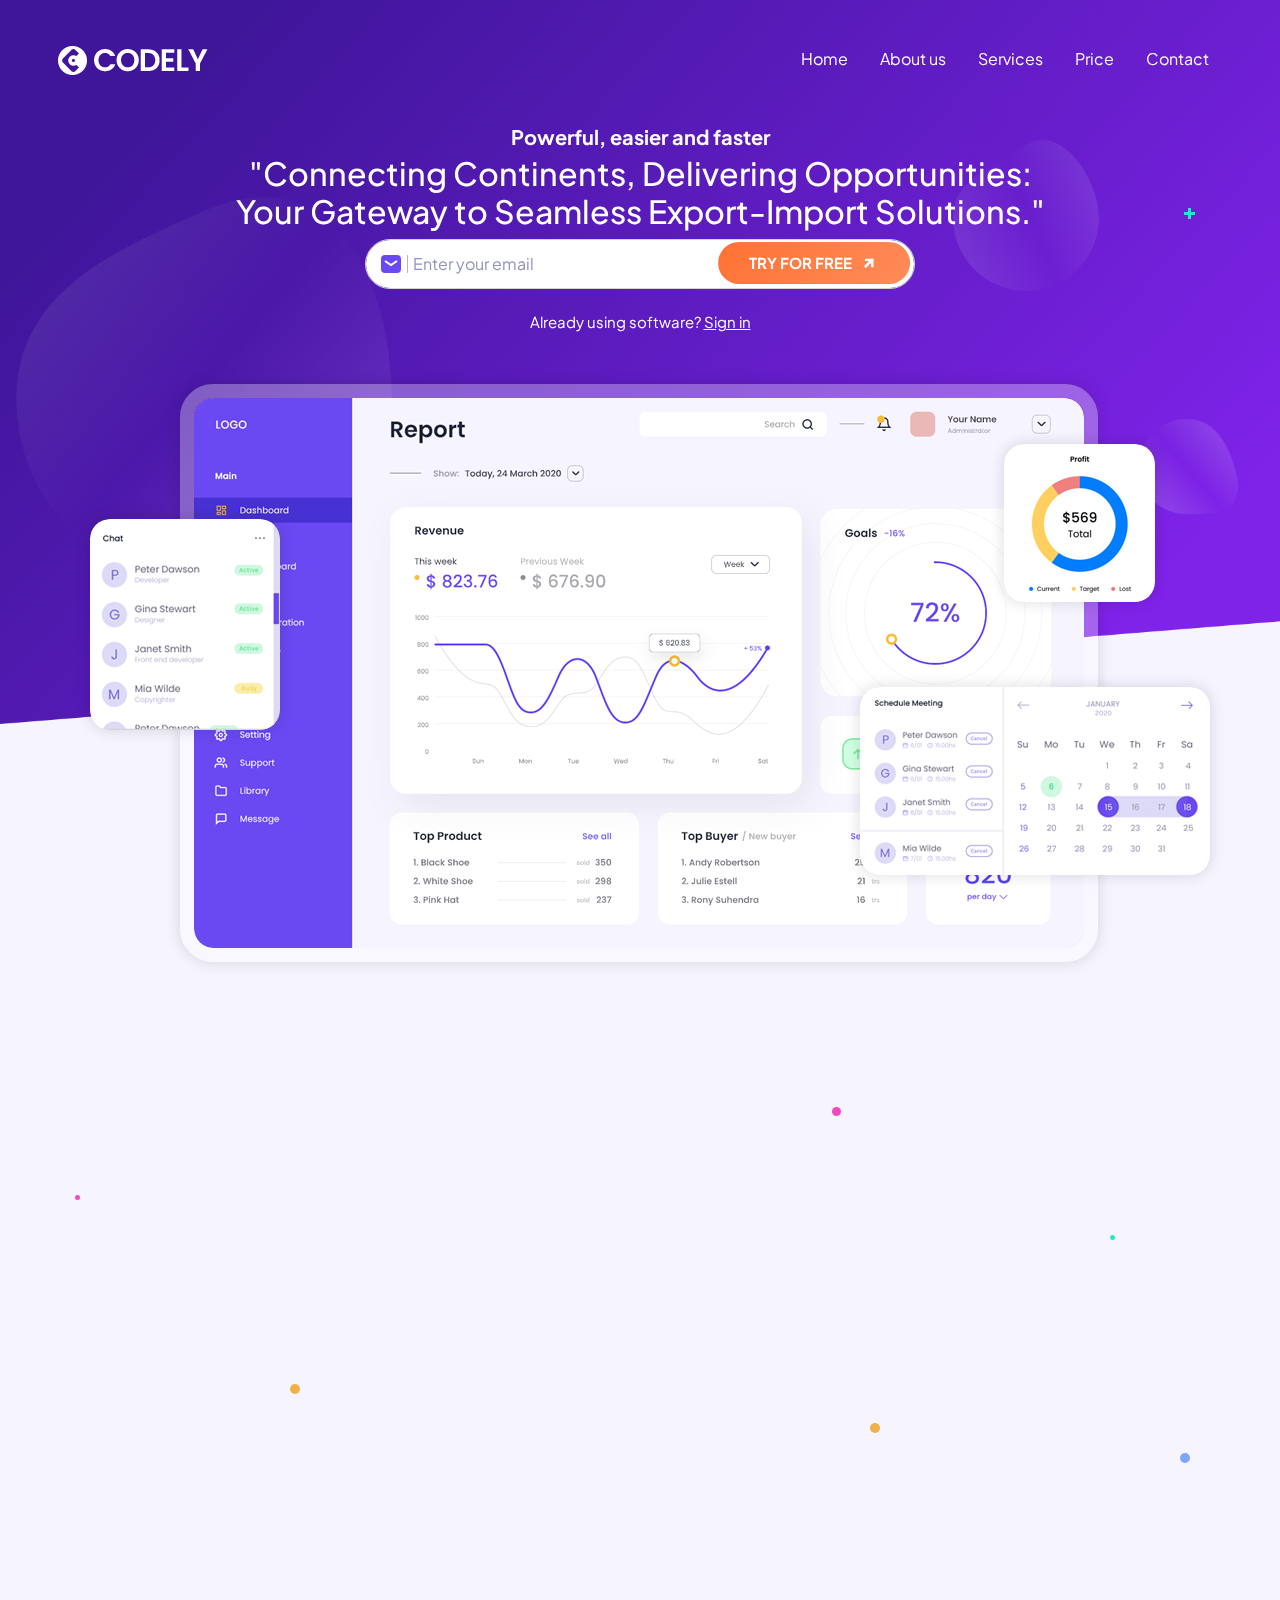
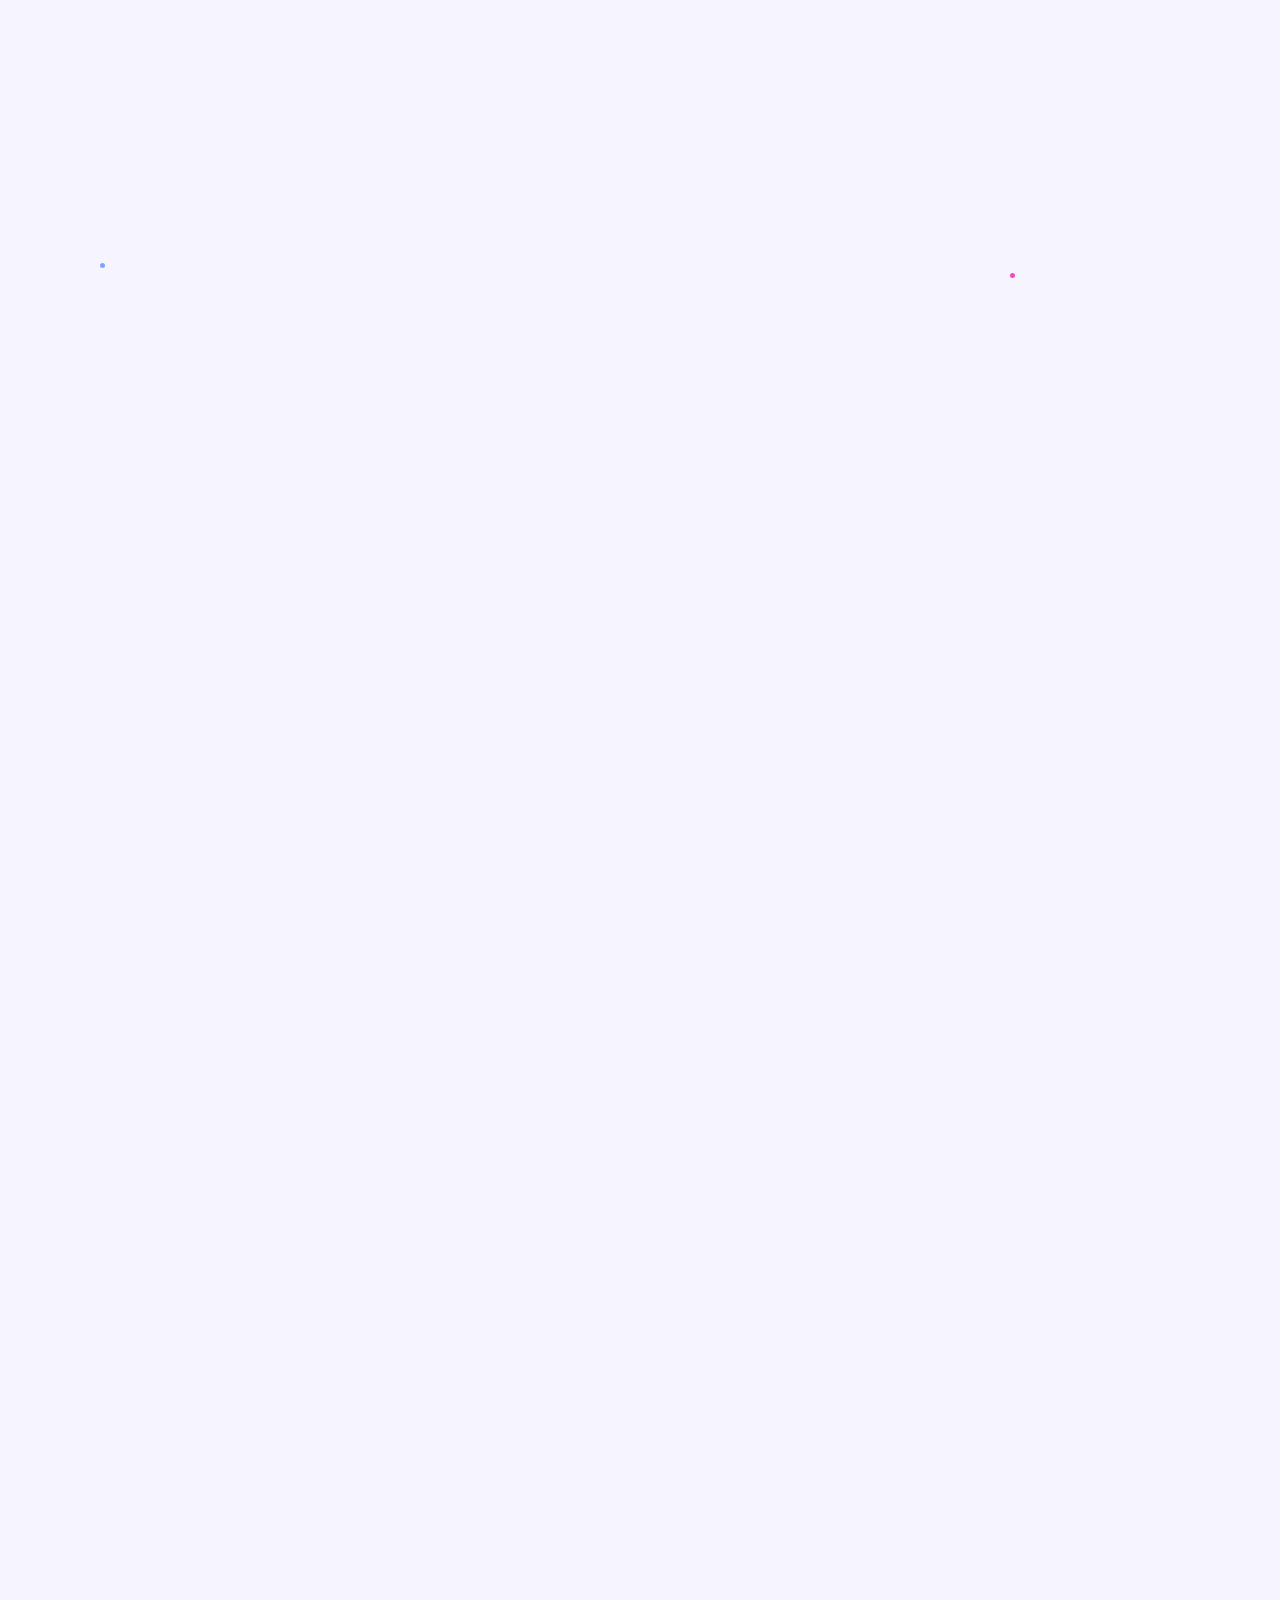
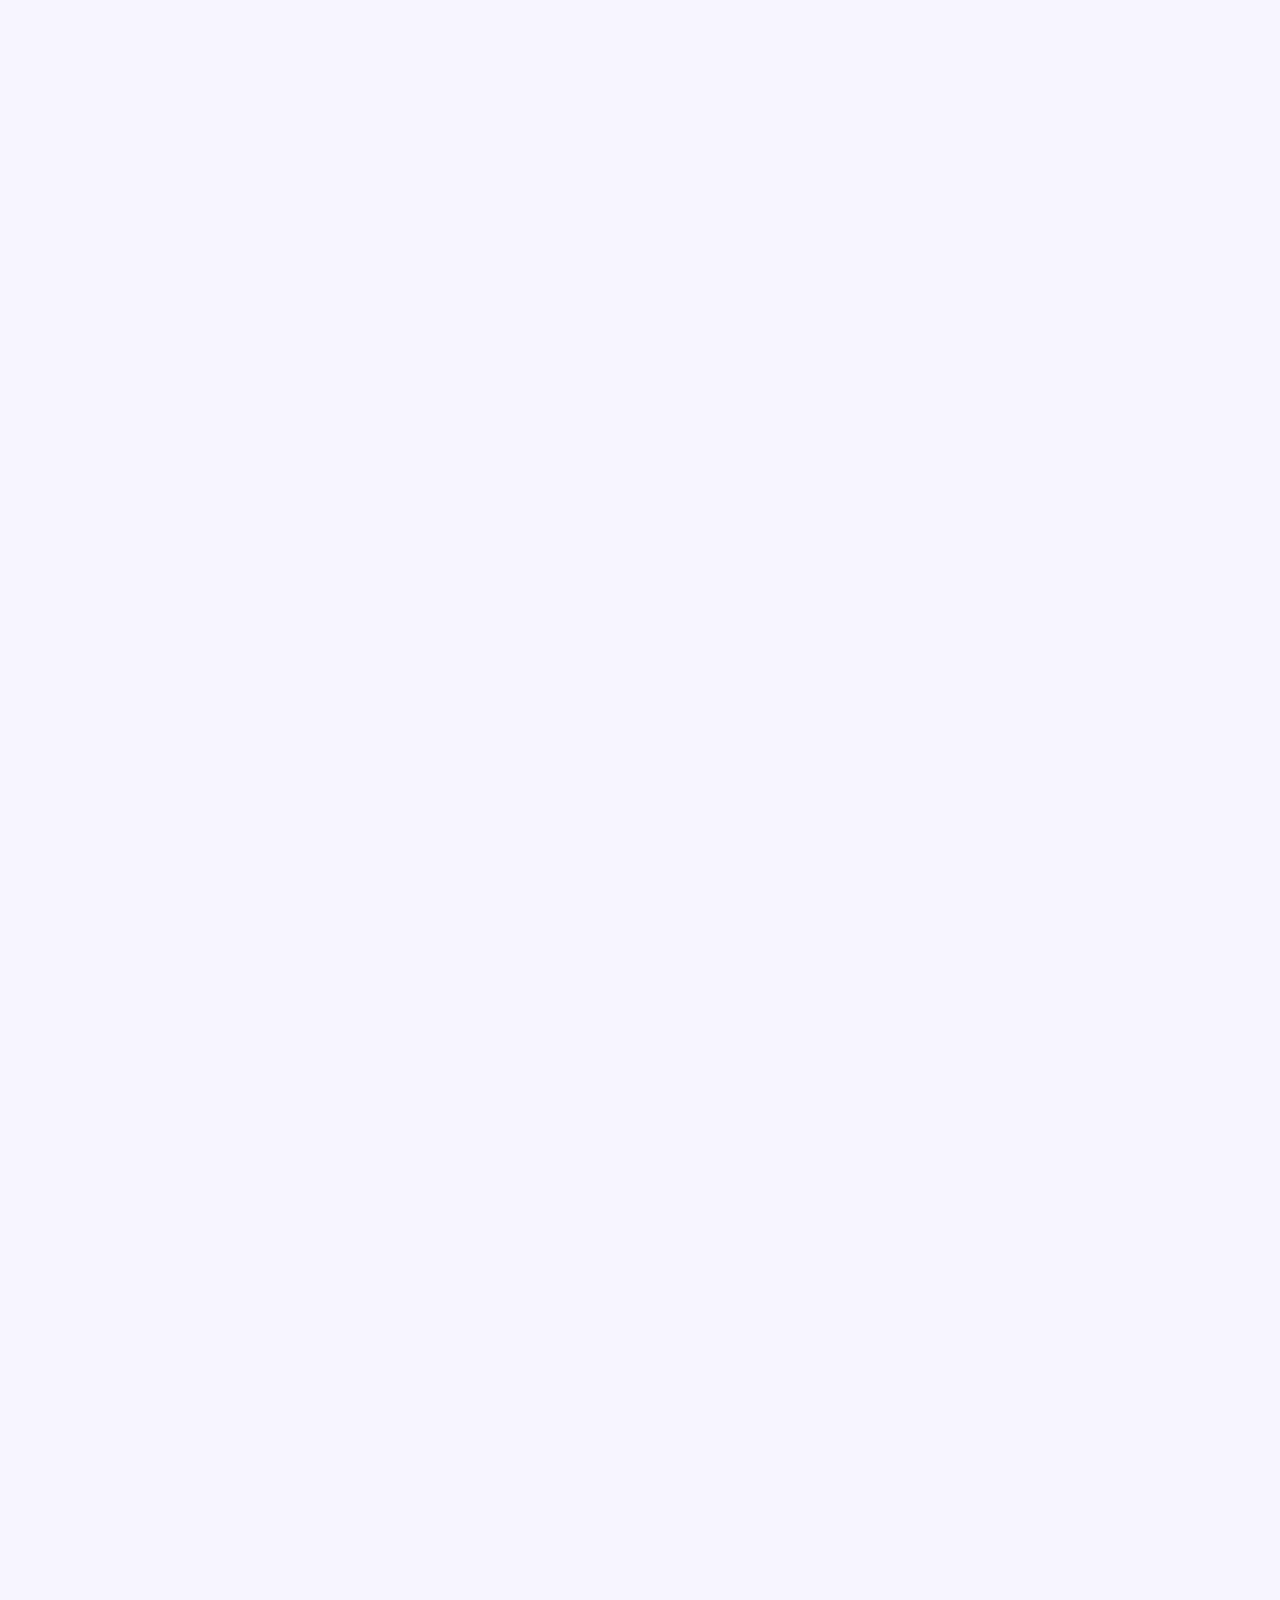
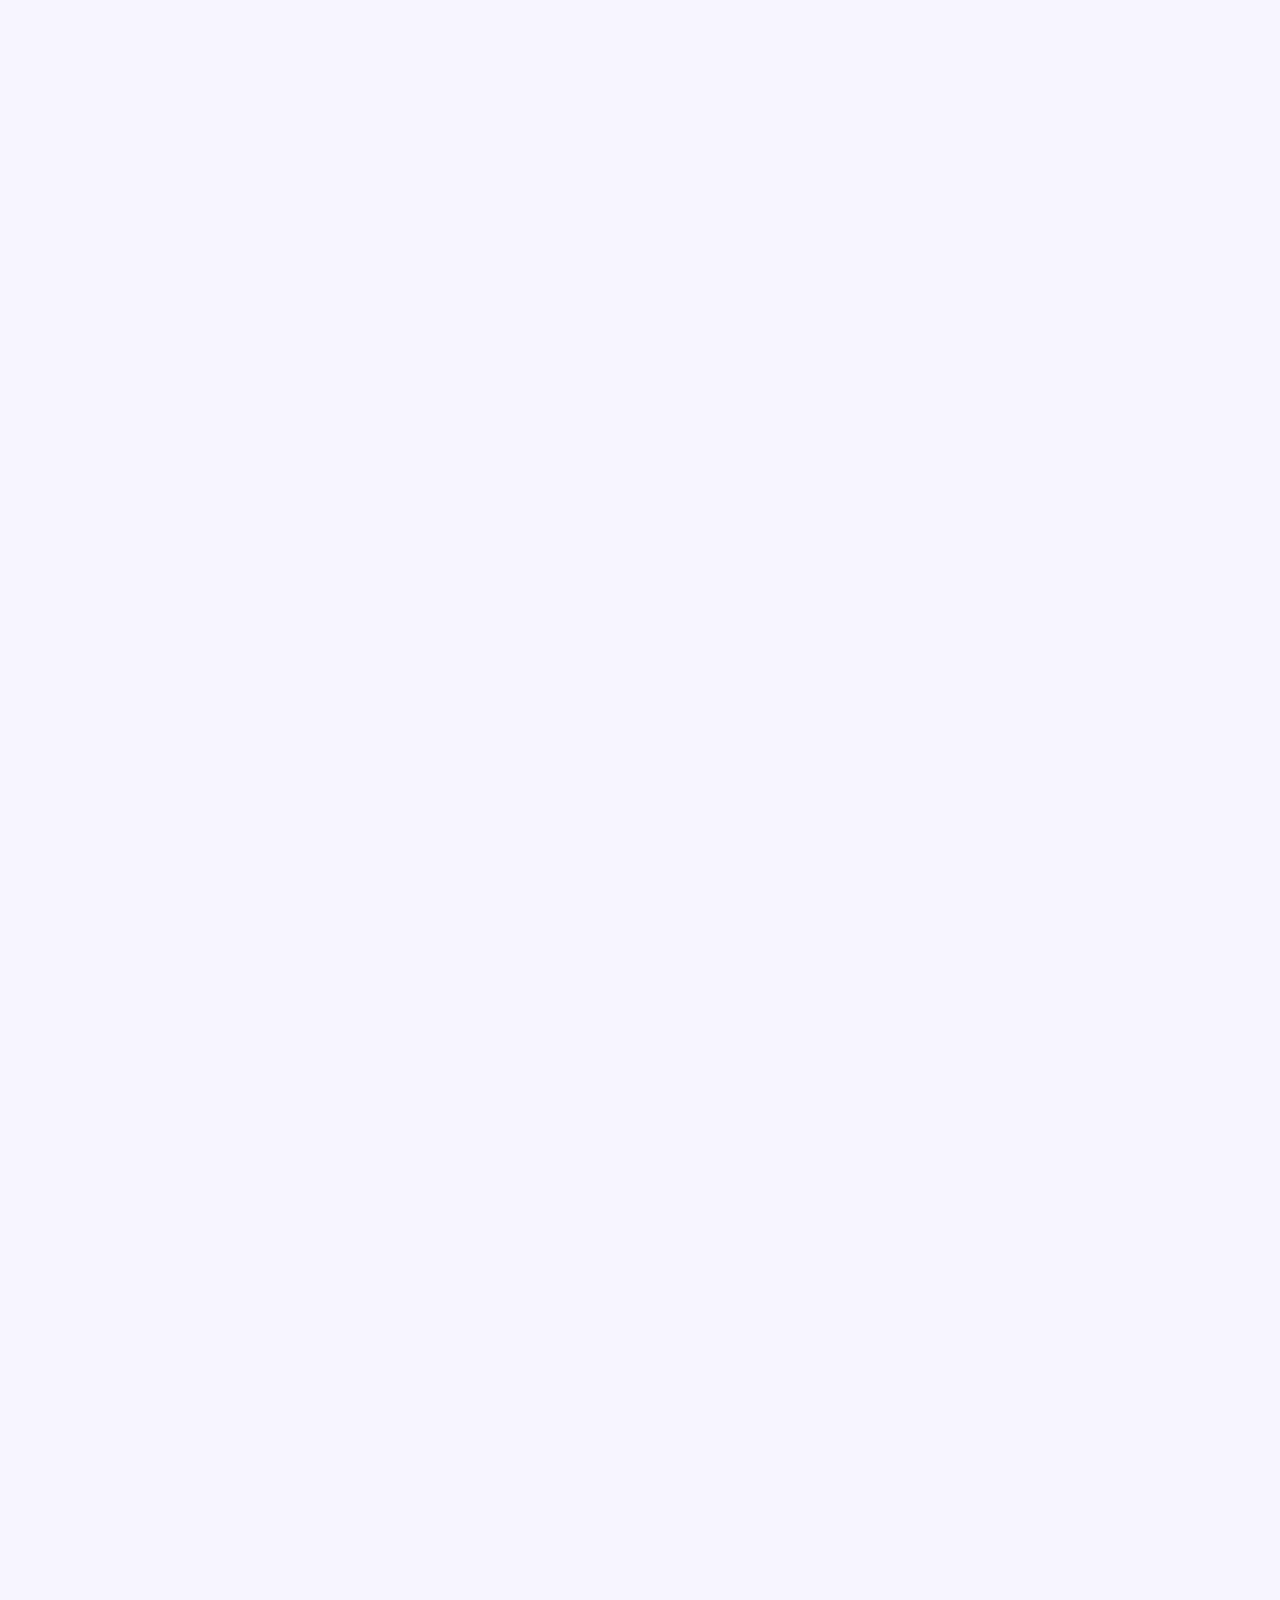
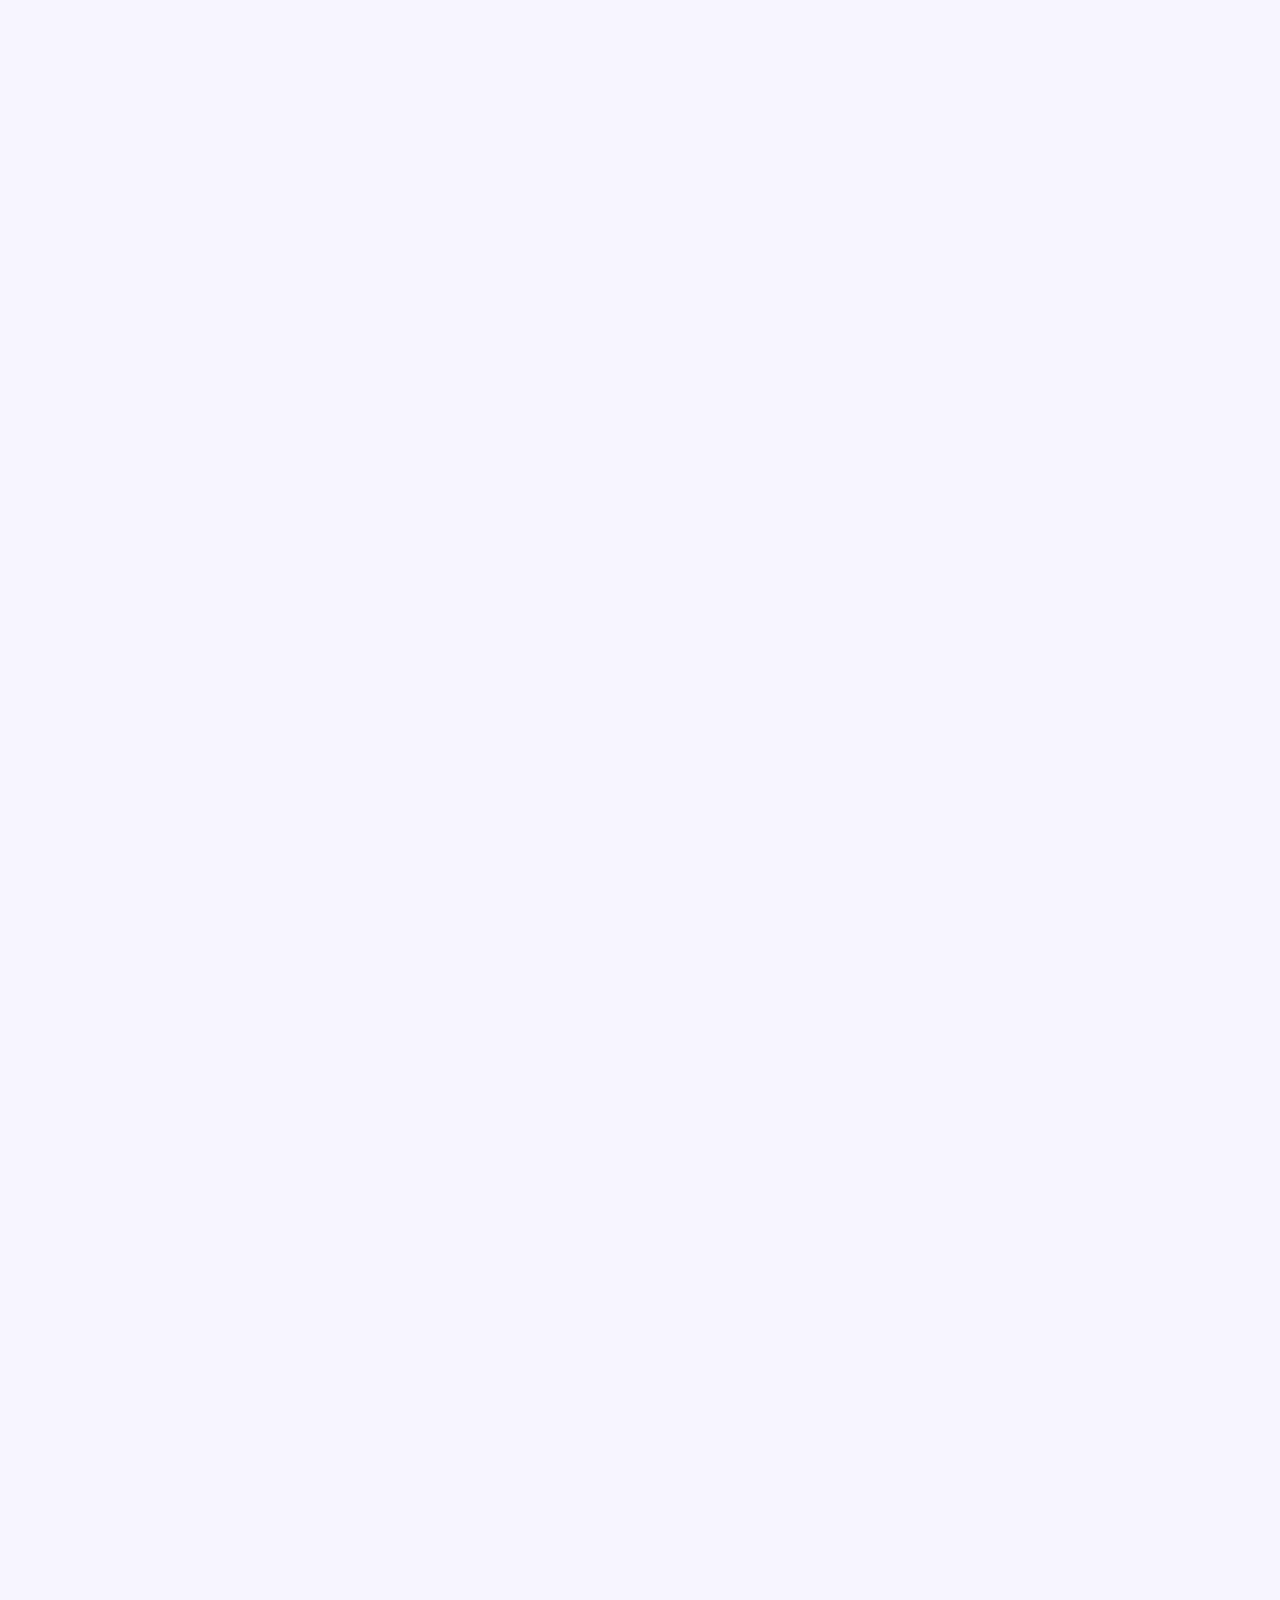
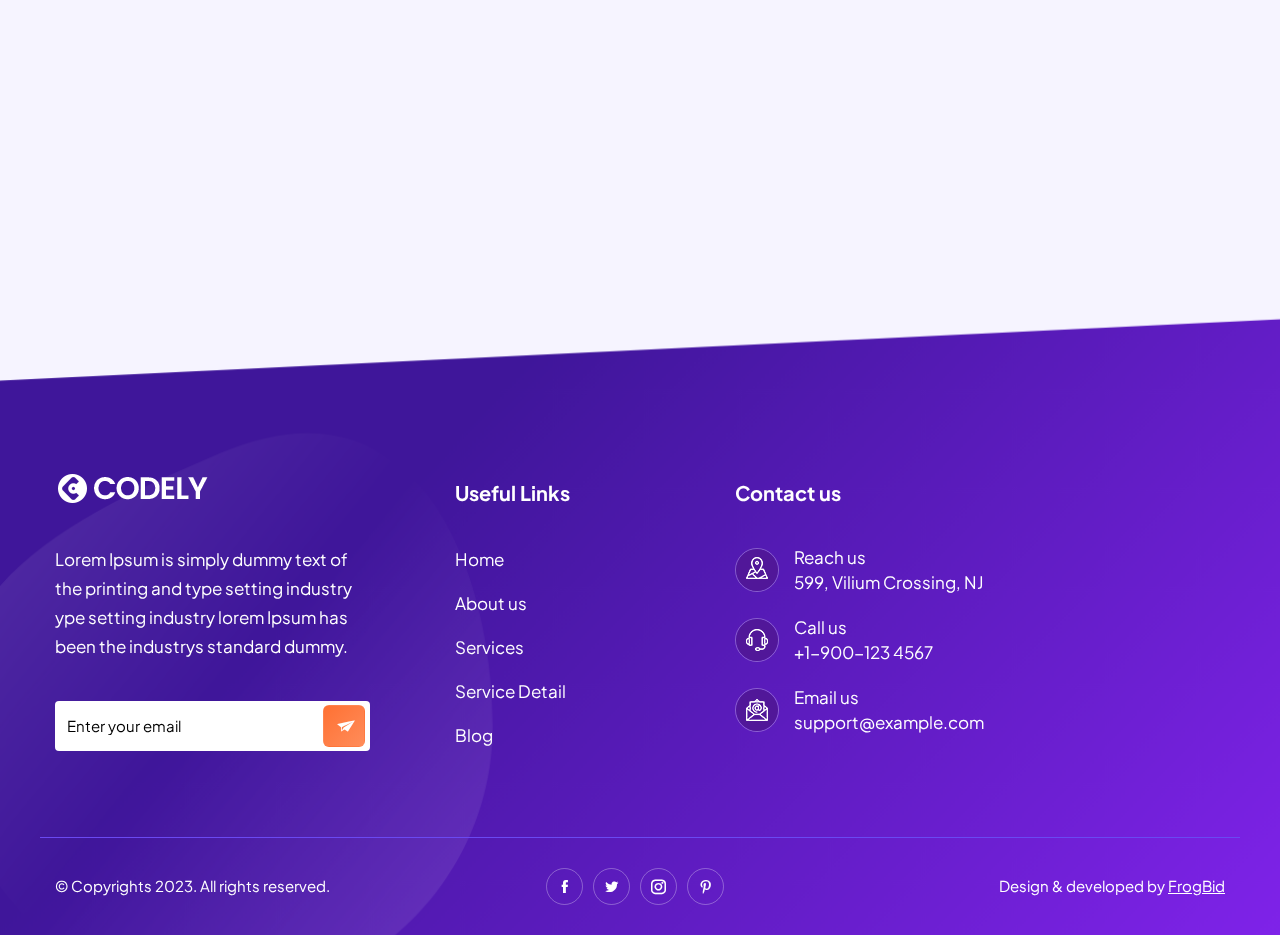
==== commit 3fbc4db7: "Push" ====
--- a/index.html
+++ b/index.html
@@ -1,1407 +1,1190 @@
 <!DOCTYPE html>
 <html lang="en">
 
-  <!-- icofont-css-link -->
-  <link rel="stylesheet" href="css/icofont.min.css">
-  <!-- Owl-Carosal-Style-link -->
-  <link rel="stylesheet" href="css/animate.min.css">
-  <!-- Owl-Carosal-Style-link -->
-  <link rel="stylesheet" href="css/owl.carousel.min.css">
-  <!-- Bootstrap-Style-link -->
-  <link rel="stylesheet" href="css/bootstrap.min.css">
-  <!-- Aos-Style-link -->
-  <link rel="stylesheet" href="css/aos.css">
-  <!-- Coustome-Style-link -->
-  <link rel="stylesheet" href="css/style.css">
-  <!-- Responsive-Style-link -->
-  <link rel="stylesheet" href="css/responsive.css">
-
-  <!-- Jquery-js-Link -->
-  <script src="js/jquery.js"></script>
-
-  <!-- Favicon -->
-  <link rel="shortcut icon" href="images/favicon.png" type="image/x-icon">
+<!-- icofont-css-link -->
+<link rel="stylesheet" href="css/icofont.min.css">
+<!-- Owl-Carosal-Style-link -->
+<link rel="stylesheet" href="css/animate.min.css">
+<!-- Owl-Carosal-Style-link -->
+<link rel="stylesheet" href="css/owl.carousel.min.css">
+<!-- Bootstrap-Style-link -->
+<link rel="stylesheet" href="css/bootstrap.min.css">
+<!-- Aos-Style-link -->
+<link rel="stylesheet" href="css/aos.css">
+<!-- Coustome-Style-link -->
+<link rel="stylesheet" href="css/style.css">
+<!-- Responsive-Style-link -->
+<link rel="stylesheet" href="css/responsive.css">
+
+<!-- Jquery-js-Link -->
+<script src="js/jquery.js"></script>
+
+<!-- Favicon -->
+<link rel="shortcut icon" href="images/favicon.png" type="image/x-icon">
 
 </head>
 
 <body>
 
 
-  <!-- Page-wrapper-Start -->
-  <div class="page_wrapper">
-
-    <!-- Preloader -->
-    <div id="preloader">
-      <!-- <div id="loader"></div> -->
-      <div class="circle-border">
-        <div class="circle-core"></div>
-      </div>
-    </div>
-
+<!-- Page-wrapper-Start -->
+<div class="page_wrapper">
+
+    <!--   &lt;!&ndash; Preloader &ndash;&gt;
+       <div id="preloader">
+         &lt;!&ndash; <div id="loader"></div> &ndash;&gt;
+         <div class="circle-border">
+           <div class="circle-core"></div>
+         </div>
+       </div>
+   -->
     <!-- Top Banner Stat-->
     <div class="top_home_wraper">
 
-      <div class="banner_shapes">
-        <div class="container">
-          <span><img src="images/new/plus.svg" alt="image"></span>
-          <span><img src="images/new/polygon.svg" alt="image"></span>
-          <span><img src="images/new/round.svg" alt="image"></span>
-        </div>
-      </div>
-
-      <!-- Header Start -->
-      <header class="fixed">
-        <!-- container start -->
-        <div class="container">
-          <!-- navigation bar -->
-          <nav class="navbar navbar-expand-lg">
-            <a class="navbar-brand" href="index.html">
-              <img src="images/new/Logo.png" alt="image">
-            </a>
-            <button class="navbar-toggler" type="button" data-toggle="collapse" data-target="#navbarSupportedContent"
-              aria-controls="navbarSupportedContent" aria-expanded="false" aria-label="Toggle navigation">
+        <div class="banner_shapes">
+            <div class="container">
+                <span><img src="images/new/plus.svg" alt="image"></span>
+                <span><img src="images/new/polygon.svg" alt="image"></span>
+                <span><img src="images/new/round.svg" alt="image"></span>
+            </div>
+        </div>
+
+        <!-- Header Start -->
+        <header class="fixed">
+            <!-- container start -->
+            <div class="container">
+                <!-- navigation bar -->
+                <nav class="navbar navbar-expand-lg">
+                    <a class="navbar-brand" href="index.html">
+                        <img src="images/new/Logo.png" alt="image">
+                    </a>
+                    <button class="navbar-toggler" type="button" data-toggle="collapse"
+                            data-target="#navbarSupportedContent"
+                            aria-controls="navbarSupportedContent" aria-expanded="false" aria-label="Toggle navigation">
               <span class="navbar-toggler-icon">
                 <!-- <i class="icofont-navigation-menu ico_menu"></i> -->
                 <span class="toggle-wrap">
                   <span class="toggle-bar"></span>
                 </span>
               </span>
-            </button>
-
-            <div class="collapse navbar-collapse" id="navbarSupportedContent">
-              <ul class="navbar-nav ml-auto">
-                <li class="nav-item active">
-                  <a class="nav-link" href="#">Home</a>
-                </li>
-                <li class="nav-item">
-                  <a class="nav-link" href="#">About us</a>
-                </li>
-                <!-- secondery menu start -->
-                <li class="nav-item">
-                  <a class="nav-link" href="#">Services</a>
-                </li>
-                <li class="nav-item">
-                  <a class="nav-link" href="#">Price</a>
-                </li>
-
-                <!-- secondery menu end -->
-                <li class="nav-item">
-                  <a class="nav-link" href="#">Contact</a>
-                </li>
-                <!--<li class="nav-item">
-                  <a class="nav-link dark_btn" href="contact-us.html">TRY IT FREE <i class="icofont-arrow-right"></i></a>
-                </li>-->
-              </ul>
-            </div>
-          </nav>
-          <!-- navigation end -->
-        </div>
-        <!-- container end -->
-      </header>
-
-      <!-- Banner-Section-Start -->
-      <section class="banner_section">
-        <div class="container">
-          <div class="banner_text">
-            <div class="ban_inner_text" data-aos="fade-up" data-aos-duration="1500">
-              <span>Powerful, easier and faster</span>
-              <h1>Grow your software <br> faster & easier with Dashbord</h1>
-              <p>The World's simplest and fast platform that brings everything together</p>
-            </div>
-            <form action="https://kalanidhithemes.com/live-preview/landing-page/codely/all-demo/01-codely-landing-page-defoult/submit" data-aos="fade-up" data-aos-duration="1500">
-              <div class="form-group">
-                <input type="text" class="form-control" placeholder="Enter your email">
-                <button class="btn btn_main">TRY FOR FREE <i class="icofont-arrow-right"></i></button>
-              </div>
-              <span>Already using software? <a href="#">Sign in</a></span>
-            </form>
-          </div>
-          <div class="banner_images" data-aos="fade-up" data-aos-duration="1500">
-            <img src="images/new/banner_01.png" alt="image">
-            <div class="sub_images">
-              <img class="moving_animation" src="images/new/banner_02.png" alt="image">
-              <img class="moving_animation" src="images/new/banner_03.png" alt="image">
-              <img class="moving_animation" src="images/new/banner_04.png" alt="image">
-            </div>
-          </div>
-        </div>
-      </section>
+                    </button>
+
+                    <div class="collapse navbar-collapse" id="navbarSupportedContent">
+                        <ul class="navbar-nav ml-auto">
+                            <li class="nav-item active">
+                                <a class="nav-link" href="#">Home</a>
+                            </li>
+                            <li class="nav-item">
+                                <a class="nav-link" href="#">About us</a>
+                            </li>
+                            <!-- secondery menu start -->
+                            <li class="nav-item">
+                                <a class="nav-link" href="#">Services</a>
+                            </li>
+                            <li class="nav-item">
+                                <a class="nav-link" href="#">Price</a>
+                            </li>
+
+                            <!-- secondery menu end -->
+                            <li class="nav-item">
+                                <a class="nav-link" href="#">Contact</a>
+                            </li>
+                            <!--<li class="nav-item">
+                              <a class="nav-link dark_btn" href="contact-us.html">TRY IT FREE <i class="icofont-arrow-right"></i></a>
+                            </li>-->
+                        </ul>
+                    </div>
+                </nav>
+                <!-- navigation end -->
+            </div>
+            <!-- container end -->
+        </header>
+
+        <!-- Banner-Section-Start -->
+        <section class="banner_section">
+            <div class="container">
+                <div class="banner_text">
+                    <div class="ban_inner_text" data-aos="fade-up" data-aos-duration="1500">
+                        <span>Powerful, easier and faster</span>
+                        <h2>"Connecting Continents, Delivering Opportunities: <br>Your Gateway to Seamless Export-Import Solutions."</h2>
+                    </div>
+                    <form action="https://kalanidhithemes.com/live-preview/landing-page/codely/all-demo/01-codely-landing-page-defoult/submit"
+                          data-aos="fade-up" data-aos-duration="1500">
+                        <div class="form-group">
+                            <input type="text" class="form-control" placeholder="Enter your email">
+                            <button class="btn btn_main">TRY FOR FREE <i class="icofont-arrow-right"></i></button>
+                        </div>
+                        <span>Already using software? <a href="#">Sign in</a></span>
+                    </form>
+                </div>
+                <div class="banner_images" data-aos="fade-up" data-aos-duration="1500">
+                    <img src="images/new/banner_01.png" alt="image">
+                    <div class="sub_images">
+                        <img class="moving_animation" src="images/new/banner_02.png" alt="image">
+                        <img class="moving_animation" src="images/new/banner_03.png" alt="image">
+                        <img class="moving_animation" src="images/new/banner_04.png" alt="image">
+                    </div>
+                </div>
+            </div>
+        </section>
 
     </div>
     <!-- Top Banner End -->
 
+    <!-- About Us Section Start -->
+    <section class="about_us_page_section">
+        <div class="dotes_anim_bloack">
+            <div class="dots dotes_1"></div>
+            <div class="dots dotes_2"></div>
+            <div class="dots dotes_3"></div>
+            <div class="dots dotes_4"></div>
+            <div class="dots dotes_5"></div>
+            <div class="dots dotes_6"></div>
+            <div class="dots dotes_7"></div>
+            <div class="dots dotes_8"></div>
+        </div>
+        <div class="container">
+            <div class="about_block">
+                <div class="row">
+                    <div class="col-md-6">
+                        <div class="section_title" data-aos="fade-in" data-aos-duration="1500">
+                            <H5>About Us</H5>
+                            <h2>Best For Your Start-Up Creative Agency</h2>
+                            <p>Our action plan is focused and planned. We are result oriented organization and are
+                                committed to invest in initiatives for newer expanded customer relationship. We always
+                                strive to enhance productivity and improve</p>
+                        </div>
+                    </div>
+                    <div class="col-md-6">
+                        <div class="abt_img_block" data-aos="fade-in" data-aos-duration="1500">
+                            <a data-aos="fade-up" data-aos-duration="1500" class="popup-youtube play-button"
+                               data-url="https://www.youtube.com/embed/tgbNymZ7vqY?autoplay=1&mute=1"
+                               data-toggle="modal"
+                               data-target="#myModal" title="XJj2PbenIsU">
+                                <div class="play_btn">
+                                    <img src="images/new/orange_play.png" alt="image">
+                                    <div class="waves-block">
+                                        <div class="waves wave-1"></div>
+                                        <div class="waves wave-2"></div>
+                                        <div class="waves wave-3"></div>
+                                    </div>
+                                </div>
+                            </a>
+                            <div class="top_img">
+                                <img src="images/new/abt_01.png" alt="image">
+                                <img src="images/new/abt_02.png" alt="image">
+                            </div>
+                            <div class="bottom_img">
+                                <img src="images/new/abt_03.png" alt="image">
+                            </div>
+                        </div>
+                    </div>
+                </div>
+            </div>
+            <div id="counter">
+                <div class="row">
+                    <div class="col-lg-3 col-md-6 col-sm-6">
+                        <div class="counter_outer" data-aos="fade-up" data-aos-duration="1500">
+                            <div class="counter_box">
+                                <p><span class="counter-value" data-count="150">0</span><span>+</span></p>
+                                <p>Millions of client <br> logins monthly</p>
+                            </div>
+                        </div>
+                    </div>
+                    <div class="col-lg-3 col-md-6 col-sm-6">
+                        <div class="counter_outer" data-aos="fade-up" data-aos-duration="1500">
+                            <div class="counter_box">
+                                <p><span class="counter-value" data-count="20">0</span><span>+</span></p>
+                                <p>Languages and <br> countries</p>
+                            </div>
+                        </div>
+                    </div>
+                    <div class="col-lg-3 col-md-6 col-sm-6">
+                        <div class="counter_outer" data-aos="fade-up" data-aos-duration="1500">
+                            <div class="counter_box">
+                                <p><span class="counter-value" data-count="35">0</span><span>+</span></p>
+                                <p>Percent yearly <br> turnover increase</p>
+                            </div>
+                        </div>
+                    </div>
+                    <div class="col-lg-3 col-md-6 col-sm-6">
+                        <div class="counter_outer" data-aos="fade-up" data-aos-duration="1500">
+                            <div class="counter_box">
+                                <p><span class="counter-value" data-count="124">0</span><span>+</span></p>
+                                <p>Million active <br> accounts</p>
+                            </div>
+                        </div>
+                    </div>
+                </div>
+            </div>
+        </div>
+    </section>
+
+
     <!-- Unique features Start -->
     <section class="row_am unique_section">
-      <div class="container">
-        <div class="section_title" data-aos="fade-up" data-aos-duration="1500" data-aos-delay="100">
-          <!-- h2 -->
-          <h2>Services </h2>
-          <!-- p -->
-          <p>Lorem Ipsum is simply dummy text of the printing and typese tting indus <br> orem Ipsum has beenthe
-            standard dummy text ever since</p>
-        </div>
-        <div class="features_inner" data-aos="fade-up" data-aos-duration="2000" data-aos-delay="100">
-          <!-- card -->
-          <div class="feature_card">
-            <div class="icons">
-              <img src="images/new/features_icon_01.svg" alt="image">
-              <div class="dot_block">
-                <span class="dot_anim"></span>
-                <span class="dot_anim"></span>
-                <span class="dot_anim"></span>
-              </div>
-            </div>
-            <div class="inner_text">
-              <h3>Highly customizable</h3>
-              <p>Lorem Ipsum is simply dummy text ofthe printing and type setting indus ideas orem Ipsum has beenthe.
-              </p>
-              <a href="service-detail.html" class="btn text_btn">DISCOVER MORE <i class="icofont-arrow-right"></i></a>
-            </div>
-          </div>
-          <!-- card -->
-          <div class="feature_card">
-            <div class="icons">
-              <img src="images/new/features_icon_02.svg" alt="image">
-              <div class="dot_block">
-                <span class="dot_anim"></span>
-                <span class="dot_anim"></span>
-                <span class="dot_anim"></span>
-              </div>
-            </div>
-            <div class="inner_text">
-              <h3>Pixel perfect design</h3>
-              <p>Lorem Ipsum is simply dummy text ofthe printing and type setting indus ideas orem Ipsum has beenthe.
-              </p>
-              <a href="service-detail.html" class="btn text_btn">DISCOVER MORE <i class="icofont-arrow-right"></i></a>
-            </div>
-          </div>
-          <!-- card -->
-          <div class="feature_card">
-            <div class="icons">
-              <img src="images/new/features_icon_03.svg" alt="image">
-              <div class="dot_block">
-                <span class="dot_anim"></span>
-                <span class="dot_anim"></span>
-                <span class="dot_anim"></span>
-              </div>
-            </div>
-            <div class="inner_text">
-              <h3>Lifetime free updates</h3>
-              <p>Lorem Ipsum is simply dummy text ofthe printing and type setting indus ideas orem Ipsum has beenthe.
-              </p>
-              <a href="service-detail.html" class="btn text_btn">DISCOVER MORE <i class="icofont-arrow-right"></i></a>
-            </div>
-          </div>
-
-        </div>
-      </div>
+        <div class="container">
+            <div class="section_title" data-aos="fade-up" data-aos-duration="1500" data-aos-delay="100">
+                <!-- h2 -->
+                <h2>Services </h2>
+                <!-- p -->
+
+            </div>
+            <div class="features_inner" data-aos="fade-up" data-aos-duration="2000" data-aos-delay="100">
+                <!-- card -->
+                <div class="feature_card">
+                    <div class="icons">
+                        <img src="images/new/features_icon_01.svg" alt="image">
+                        <div class="dot_block">
+                            <span class="dot_anim"></span>
+                            <span class="dot_anim"></span>
+                            <span class="dot_anim"></span>
+                        </div>
+                    </div>
+                    <div class="inner_text">
+                        <h3>Website Design and Development</h3>
+                        <p>Create a stunning website to attract more customers, boost your brand's visibility, and take your business to new heights.
+                        </p>
+                        <a href="#" class="btn text_btn">DISCOVER MORE <i class="icofont-arrow-right"></i></a>
+                    </div>
+                </div>
+                <!-- card -->
+                <div class="feature_card">
+                    <div class="icons">
+                        <img src="images/new/features_icon_02.svg" alt="image">
+                        <div class="dot_block">
+                            <span class="dot_anim"></span>
+                            <span class="dot_anim"></span>
+                            <span class="dot_anim"></span>
+                        </div>
+                    </div>
+                    <div class="inner_text">
+                        <h3>Graphic Design and Branding</h3>
+                        <p>Make your brand unforgettable, attract loyal customers, and stand out from the competition.
+                        </p>
+                        <a href="#" class="btn text_btn">DISCOVER MORE <i class="icofont-arrow-right"></i></a>
+                    </div>
+                </div>
+                <!-- card -->
+                <div class="feature_card">
+                    <div class="icons">
+                        <img src="images/new/features_icon_03.svg" alt="image">
+                        <div class="dot_block">
+                            <span class="dot_anim"></span>
+                            <span class="dot_anim"></span>
+                            <span class="dot_anim"></span>
+                        </div>
+                    </div>
+                    <div class="inner_text">
+                        <h3>UI/UX Design</h3>
+                        <p>Keep customers happy, improve user satisfaction, and watch your sales soar.
+                        </p>
+                        <a href="#" class="btn text_btn">DISCOVER MORE <i class="icofont-arrow-right"></i></a>
+                    </div>
+                </div>
+
+                <!--          &lt;!&ndash; card &ndash;&gt;
+                          <div class="feature_card">
+                            <div class="icons">
+                              <img src="images/new/features_icon_03.svg" alt="image">
+                              <div class="dot_block">
+                                <span class="dot_anim"></span>
+                                <span class="dot_anim"></span>
+                                <span class="dot_anim"></span>
+                              </div>
+                            </div>
+                            <div class="inner_text">
+                              <h3>Lifetime free updates</h3>
+                              <p>Lorem Ipsum is simply dummy text ofthe printing and type setting indus ideas orem Ipsum has beenthe.
+                              </p>
+                              <a href="service-detail.html" class="btn text_btn">DISCOVER MORE <i class="icofont-arrow-right"></i></a>
+                            </div>
+                          </div>-->
+
+            </div>
+        </div>
     </section>
     <!-- Unique features End -->
 
     <!-- Analyze Section Strat -->
     <section class="row_am analyze_section">
-      <div class="container">
-        <div class="row">
-          <div class="col-md-6">
-            <div class="analyze_text" data-aos="fade-in" data-aos-duration="2000" data-aos-delay="100">
-              <span class="icon"><img src="images/new/Analyze_Icon.svg" alt="image"></span>
-              <div class="section_title">
-                <h2>Analyze your data with powerful tool</h2>
-                <p>Lorem Ipsum is simply dummy text of the printing and types
-                  etting industry lorem Ipsum has been the industrys standard dummy text ever since the when an unknown
-                  printer took a galley of type and.</p>
-              </div>
-              <ul>
-                <li data-aos="fade-up" data-aos-duration="2000">
-                  <h3>Carefully designed</h3>
-                  <p>Lorem Ipsum is simply dummy text of the printing and typ esetting industry lorem Ipsum has.</p>
-                </li>
-                <li data-aos="fade-up" data-aos-duration="2000">
-                  <h3>Seamless Sync</h3>
-                  <p>Simply dummy text of the printing and typesetting inustry lorem Ipsum has Lorem dollar summit.</p>
-                </li>
-              </ul>
-            </div>
-          </div>
-          <div class="col-md-6">
-            <div class="analyze_image" data-aos="fade-in" data-aos-duration="1000">
-              <img data-aos="fade-in" data-aos-duration="2000" data-aos-delay="100" class="moving_animation"
-                src="images/new/analyze-data-01.png" alt="image">
-              <img data-aos="fade-in" data-aos-duration="2000" data-aos-delay="100" class="moving_animation"
-                src="images/new/analyze-data-02.png" alt="image">
-              <img data-aos="fade-in" data-aos-duration="2000" data-aos-delay="100" class=""
-                src="images/new/analyze-data-03.png" alt="image">
-            </div>
-          </div>
-        </div>
-      </div>
+        <div class="container">
+            <div class="row">
+                <div class="col-md-6">
+                    <div class="analyze_text" data-aos="fade-in" data-aos-duration="2000" data-aos-delay="100">
+                        <span class="icon"><img src="images/new/Analyze_Icon.svg" alt="image"></span>
+                        <div class="section_title">
+                            <h2>Website Design and Development Details</h2>
+                            <p>At FrogBid we're experts at creating captivating and user-friendly websites that empower businesses to thrive online. Our website design and development service is tailored to your brand and business needs, ensuring a seamless online experience for your customers.</p>
+                        </div>
+                        <ul>
+                            <li data-aos="fade-up" data-aos-duration="2000">
+                                <h3>Custom Website Design:</h3>
+                                <p> Unique, tailored designs that match your brand identity.</p>
+                            </li>
+                            <li data-aos="fade-up" data-aos-duration="2000">
+                                <h3>Mobile-Responsive Development: </h3>
+                                <p>Websites that look and function flawlessly on any device.</p>
+                            </li>
+                            <li data-aos="fade-up" data-aos-duration="2000">
+                                <h3>SEO Optimization: </h3>
+                                <p>A website that's designed to rank well in search engines.</p>
+                            </li>
+                        </ul>
+                    </div>
+                </div>
+                <div class="col-md-6">
+                    <div class="analyze_image" data-aos="fade-in" data-aos-duration="1000">
+                        <img data-aos="fade-in" data-aos-duration="2000" data-aos-delay="100" class="moving_animation"
+                             src="images/new/analyze-data-01.png" alt="image">
+                        <img data-aos="fade-in" data-aos-duration="2000" data-aos-delay="100" class="moving_animation"
+                             src="images/new/analyze-data-02.png" alt="image">
+                        <img data-aos="fade-in" data-aos-duration="2000" data-aos-delay="100" class=""
+                             src="images/new/analyze-data-03.png" alt="image">
+                    </div>
+                </div>
+            </div>
+        </div>
     </section>
     <!-- Analyze Section End -->
 
     <!-- Collaborate Section Strat -->
     <section class="row_am collaborate_section">
-      <div class="container">
-        <div class="row">
-          <div class="col-md-6">
-            <div class="collaborate_image" data-aos="fade-in" data-aos-duration="2000" data-aos-delay="100">
-              <div class="img_block" data-aos="fade-in" data-aos-duration="2000" data-aos-delay="100">
-                <img class="icon_img moving_animation" src="images/new/Collaborate-icon_1.png" alt="image">
-                <img src="images/new/Collaborate-01.png" alt="image">
-              </div>
-              <div class="img_block" data-aos="fade-in" data-aos-duration="2000" data-aos-delay="100">
-                <img src="images/new/Collaborate-02.png" alt="image">
-                <img class="icon_img moving_animation" src="images/new/Collaborate-icon_2.png" alt="image">
-              </div>
-            </div>
-          </div>
-          <div class="col-md-6">
-            <div class="collaborate_text" data-aos="fade-in" data-aos-duration="2000" data-aos-delay="100">
-              <span class="icon"><img src="images/new/securely.svg" alt="image"></span>
-              <div class="section_title">
-                <h2>Collaborate securely everything</h2>
-                <p>Lorem Ipsum is simply dummy text of the printing and types
-                  etting industry lorem Ipsum has been the indu has been the industrys standard dummy text ever since
-                  the when an unknown printer took a galley of type and.</p>
-              </div>
-              <ul>
-                <li data-aos="fade-up" data-aos-duration="2000">
-                  <h3>Sync followers</h3>
-                  <p>Simply dummy text of the printing and typesetting
-                    inustry lorem Ipsum has Lorem dollar summit.</p>
-                </li>
-                <li data-aos="fade-up" data-aos-duration="2000">
-                  <h3>Globally connected</h3>
-                  <p>Simply dummy text of the printing and typesetting
-                    inustry lorem Ipsum has Lorem dollar summit.</p>
-                </li>
-              </ul>
-              <a href="service-detail.html" data-aos="fade-up" data-aos-duration="2000" class="btn btn_main">READ MORE <i
-                  class="icofont-arrow-right"></i></a>
-            </div>
-          </div>
-        </div>
-      </div>
+        <div class="container">
+            <div class="row">
+                <div class="col-md-6">
+                    <div class="collaborate_image" data-aos="fade-in" data-aos-duration="2000" data-aos-delay="100">
+                        <div class="img_block" data-aos="fade-in" data-aos-duration="2000" data-aos-delay="100">
+                            <img class="icon_img moving_animation" src="images/new/Collaborate-icon_1.png" alt="image">
+                            <img src="images/new/Collaborate-01.png" alt="image">
+                        </div>
+                        <div class="img_block" data-aos="fade-in" data-aos-duration="2000" data-aos-delay="100">
+                            <img src="images/new/Collaborate-02.png" alt="image">
+                            <img class="icon_img moving_animation" src="images/new/Collaborate-icon_2.png" alt="image">
+                        </div>
+                    </div>
+                </div>
+                <div class="col-md-6">
+                    <div class="collaborate_text" data-aos="fade-in" data-aos-duration="2000" data-aos-delay="100">
+                        <span class="icon"><img src="images/new/securely.svg" alt="image"></span>
+                        <div class="section_title">
+                            <h2>Collaborate securely everything</h2>
+                            <p>Lorem Ipsum is simply dummy text of the printing and types
+                                etting industry lorem Ipsum has been the indu has been the industrys standard dummy text
+                                ever since
+                                the when an unknown printer took a galley of type and.</p>
+                        </div>
+                        <ul>
+                            <li data-aos="fade-up" data-aos-duration="2000">
+                                <h3>Sync followers</h3>
+                                <p>Simply dummy text of the printing and typesetting
+                                    inustry lorem Ipsum has Lorem dollar summit.</p>
+                            </li>
+                            <li data-aos="fade-up" data-aos-duration="2000">
+                                <h3>Globally connected</h3>
+                                <p>Simply dummy text of the printing and typesetting
+                                    inustry lorem Ipsum has Lorem dollar summit.</p>
+                            </li>
+                        </ul>
+                        <a href="#" data-aos="fade-up" data-aos-duration="2000" class="btn btn_main">READ MORE <i
+                                class="icofont-arrow-right"></i></a>
+                    </div>
+                </div>
+            </div>
+        </div>
     </section>
     <!-- Analyze Section End -->
 
-    <!-- Communication Section Strat -->
-    <section class="row_am communication_section">
-      <div class="container">
-        <div class="row">
-          <div class="col-md-6">
-            <div class="communication_text" data-aos="fade-in" data-aos-duration="2000" data-aos-delay="100">
-              <span class="icon"><img src="images/new/comunication.svg" alt="image"></span>
-              <div class="section_title">
-                <h2>Easy communication wherever you are live</h2>
-                <p>Lorem Ipsum is simply dummy text of the printing and types
-                  etting industry lorem Ipsum has been the industrys standard dummy text ever since the when an unknown
-                  printer took a galley of type and.</p>
-              </div>
-              <ul>
-                <li data-aos="fade-up" data-aos-duration="2000">
-                  <h3>Carefully designed</h3>
-                  <p>Lorem Ipsum is simply dummy text of the printing and typ esetting industry lorem Ipsum has.</p>
-                </li>
-                <li data-aos="fade-up" data-aos-duration="2000">
-                  <h3>Seamless Sync</h3>
-                  <p>Simply dummy text of the printing and typesetting inustry lorem Ipsum has Lorem dollar summit.</p>
-                </li>
-              </ul>
-            </div>
-          </div>
-          <div class="col-md-6">
-            <div class="communication_image" data-aos="fade-in" data-aos-duration="1000">
-              <img data-aos="fade-in" data-aos-duration="2000" data-aos-delay="100" class="moving_animation"
-                src="images/new/cominication-data-03.png" alt="image">
-              <img data-aos="fade-in" data-aos-duration="2000" data-aos-delay="100" class="moving_animation"
-                src="images/new/cominication-data-02.png" alt="image">
-              <img data-aos="fade-in" data-aos-duration="2000" data-aos-delay="100" class=""
-                src="images/new/cominication-data-01.png" alt="image">
-            </div>
-          </div>
-        </div>
-      </div>
-    </section>
-    <!-- Communication Section End -->
-
-    <!-- Powerful solution for your business Section Start -->
-    <section class="powerful_solution" data-aos="fade-in" data-aos-duration="1000">
-      <div class="dotes_anim_bloack">
-        <div class="dots dotes_1"></div>
-        <div class="dots dotes_2"></div>
-        <div class="dots dotes_3"></div>
-        <div class="dots dotes_4"></div>
-        <div class="dots dotes_5"></div>
-        <div class="dots dotes_6"></div>
-        <div class="dots dotes_7"></div>
-        <div class="dots dotes_8"></div>
-      </div>
-      <div class="bg_pattern">
-        <img src="images/new/business_vectore.png" alt="image">
-      </div>
-      <div class="container">
-        <div class="section_title" data-aos="fade-up" data-aos-duration="1000">
-          <h2>Powerful solution for your business</h2>
-          <p>Lorem Ipsum is simply dummy text of the printing and typese tting indus orem Ipsum has beenthe standard
-            dummy text ever since.</p>
-        </div>
-        <div class="quality_lable" data-aos="fade-up" data-aos-duration="1000">
-          <ul>
-            <li>
-              <p><i class="icofont-check-circled"></i>
-                Highly customizable</p>
-            </li>
-            <li>
-              <p><i class="icofont-check-circled"></i>
-                Pixel perfect design</p>
-            </li>
-            <li>
-              <p><i class="icofont-check-circled"></i>
-                Worldwide support</p>
-            </li>
-          </ul>
-        </div>
-        <div class="counters_block" data-aos="fade-up" data-aos-duration="1000">
-          <ul class="app_statstic" id="counter" data-aos="fade-in" data-aos-duration="1500">
-            <li>
-              <div class="text">
-                <p><span class="counter-value" data-count="450">0</span><span>+</span></p>
-                <p>Million of client logins monthly</p>
-              </div>
-            </li>
-            <li>
-              <div class="text">
-                <p><span class="counter-value" data-count="120">0 </span><span>+</span></p>
-                <p>Languages and countries</p>
-              </div>
-            </li>
-            <li>
-              <div class="text">
-                <p><span class="counter-value" data-count="135">1500</span><span>+</span></p>
-                <p>Percent yearly turnover increase</p>
-              </div>
-            </li>
-            <li>
-              <div class="text">
-                <p><span class="counter-value" data-count="324">0</span><span>+</span></p>
-                <p>Million active accounts</p>
-              </div>
-            </li>
-          </ul>
-        </div>
-        <div class="images_gallery_block row">
-          <div class="gl_block col-md-3 col-sm-6" data-aos="fade-up" data-aos-duration="1000">
-            <div class="img"><img src="images/new/Powerful-solution-01.png" alt="image"></div>
-            <div class="img"><img src="images/new/Powerful-solution-02.png" alt="image"></div>
-          </div>
-          <div class="gl_block col-md-3 col-sm-6" data-aos="fade-up" data-aos-duration="1000" data-aos-delay="100">
-            <div class="img"><img src="images/new/Powerful-solution-03.png" alt="image"></div>
-            <div class="img"><img src="images/new/Powerful-solution-04.png" alt="image"></div>
-            <div class="img"><img src="images/new/Powerful-solution-05.png" alt="image"></div>
-          </div>
-          <div class="gl_block col-md-3 col-sm-6" data-aos="fade-up" data-aos-duration="1000" data-aos-delay="150">
-            <div class="img"><img src="images/new/Powerful-solution-06.png" alt="image"></div>
-            <div class="img"><img src="images/new/Powerful-solution-07.png" alt="image"></div>
-          </div>
-          <div class="gl_block col-md-3 col-sm-6" data-aos="fade-up" data-aos-duration="1000" data-aos-delay="200">
-            <div class="img"><img src="images/new/Powerful-solution-08.png" alt="image"></div>
-            <div class="img"><img src="images/new/Powerful-solution-09.png" alt="image"></div>
-          </div>
-        </div>
-      </div>
-    </section>
-    <!-- Powerful solution for your business Section End -->
-
-    <!-- Easy integration Section Start -->
-    <section class="row_am integration_section">
-      <div class="container">
-        <div class="section_title" data-aos="fade-up" data-aos-duration="1000">
-          <h2>Easy integration <br> with popular platforms</h2>
-          <p>Lorem Ipsum is simply dummy text of the printing and typese tting indus orem Ipsum has beenthe standard
-            dummy.</p>
-        </div>
-        <div class="platforms_list">
-          <div class="row">
-            <!-- list Block Strat -->
-            <div class="col-lg-2 col-md-3 col-6" data-aos="fade-up" data-aos-duration="1000">
-              <div class="list_block">
-                <div class="icon">
-                  <img src="images/new/platforms_01.png" alt="image" >
-                </div>
-                <div class="caption">
-                  <p>Mailchimp</p>
-                </div>
-              </div>
-            </div>
-            <!-- list Block Strat -->
-            <div class="col-lg-2 col-md-3 col-6" data-aos="fade-up" data-aos-duration="1000">
-              <div class="list_block">
-                <div class="icon">
-                  <img src="images/new/platforms_02.png" alt="image" >
-                </div>
-                <div class="caption">
-                  <p>Google Drive</p>
-                </div>
-              </div>
-            </div>
-            <!-- list Block Strat -->
-            <div class="col-lg-2 col-md-3 col-6" data-aos="fade-up" data-aos-duration="1000">
-              <div class="list_block">
-                <div class="icon">
-                  <img src="images/new/platforms_03.png" alt="image" >
-                </div>
-                <div class="caption">
-                  <p>Whatsapp</p>
-                </div>
-              </div>
-            </div>
-            <!-- list Block Strat -->
-            <div class="col-lg-2 col-md-3 col-6" data-aos="fade-up" data-aos-duration="1000">
-              <div class="list_block">
-                <div class="icon">
-                  <img src="images/new/platforms_02.png" alt="image" >
-                </div>
-                <div class="caption">
-                  <p>Google Drive</p>
-                </div>
-              </div>
-            </div>
-            <!-- list Block Strat -->
-            <div class="col-lg-2 col-md-3 col-6" data-aos="fade-up" data-aos-duration="1000">
-              <div class="list_block">
-                <div class="icon">
-                  <img src="images/new/platforms_04.png" alt="image" >
-                </div>
-                <div class="caption">
-                  <p>Mailchimp</p>
-                </div>
-              </div>
-            </div>
-            <!-- list Block Strat -->
-            <div class="col-lg-2 col-md-3 col-6" data-aos="fade-up" data-aos-duration="1000">
-              <div class="list_block">
-                <div class="icon">
-                  <img src="images/new/platforms_05.png" alt="image" >
-                </div>
-                <div class="caption">
-                  <p>Dropbox</p>
-                </div>
-              </div>
-            </div>
-            <!-- list Block Strat -->
-            <div class="col-lg-2 col-md-3 col-6" data-aos="fade-up" data-aos-duration="1000">
-              <div class="list_block">
-                <div class="icon">
-                  <img src="images/new/platforms_06.png" alt="image">
-                </div>
-                <div class="caption">
-                  <p>Skype</p>
-                </div>
-              </div>
-            </div>
-            <!-- list Block Strat -->
-            <div class="col-lg-2 col-md-3 col-6" data-aos="fade-up" data-aos-duration="1000">
-              <div class="list_block">
-                <div class="icon">
-                  <img src="images/new/platforms_07.png" alt="image" >
-                </div>
-                <div class="caption">
-                  <p>Wordpress</p>
-                </div>
-              </div>
-            </div>
-            <!-- list Block Strat -->
-            <div class="col-lg-2 col-md-3 col-6" data-aos="fade-up" data-aos-duration="1000">
-              <div class="list_block">
-                <div class="icon">
-                  <img src="images/new/platforms_08.png" alt="image" >
-                </div>
-                <div class="caption">
-                  <p>Smashing</p>
-                </div>
-              </div>
-            </div>
-            <!-- list Block Strat -->
-            <div class="col-lg-2 col-md-3 col-6" data-aos="fade-up" data-aos-duration="1000">
-              <div class="list_block">
-                <div class="icon">
-                  <img src="images/new/platforms_09.png" alt="image" >
-                </div>
-                <div class="caption">
-                  <p>Firefox</p>
-                </div>
-              </div>
-            </div>
-            <!-- list Block Strat -->
-            <div class="col-lg-2 col-md-3 col-6" data-aos="fade-up" data-aos-duration="1000">
-              <div class="list_block">
-                <div class="icon">
-                  <img src="images/new/platforms_10.png" alt="image" >
-                </div>
-                <div class="caption">
-                  <p>Yahoo</p>
-                </div>
-              </div>
-            </div>
-            <!-- list Block Strat -->
-            <div class="col-lg-2 col-md-3 col-6" data-aos="fade-up" data-aos-duration="1000">
-              <div class="list_block">
-                <div class="icon">
-                  <img src="images/new/platforms_11.png" alt="image" >
-                </div>
-                <div class="caption">
-                  <p>Bing</p>
-                </div>
-              </div>
-            </div>
-          </div>
-        </div>
-      </div>
-    </section>
-    <!-- Easy integration Section End -->
 
     <!-- What our customer says Section Start -->
     <section class="customer_section">
-      <div class="coustomer_block" data-aos="fade-up" data-aos-duration="1000">
-        <div class="section_title" data-aos="fade-in" data-aos-duration="1000">
-          <h2>What our customer says</h2>
-          <p>Lorem Ipsum is simply dummy text of the printing and typese tting indus orem Ipsum has beenthe standard
-            dummy text ever since.</p>
-        </div>
-        <div id="coustomer_slider" class="owl-carousel owl-theme" data-aos="fade-in" data-aos-duration="1000">
-          <div class="item">
-            <div class="coustomer_slide_block">
-              <div class="coustomer_img">
-                <img src="images/new/testimonial-01.png" alt="image">
-              </div>
-              <div class="coustomer_review">
-                <div class="rating">
-                  <span><i class="icofont-star"></i></span>
-                  <span><i class="icofont-star"></i></span>
-                  <span><i class="icofont-star"></i></span>
-                  <span><i class="icofont-star"></i></span>
-                  <span><i class="icofont-star"></i></span>
-                </div>
-                <p>Lorem Ipsum is simply dummy text of the print ing and typese tting us orem Ipsum has been lorem
-                  beenthe standar ddummy Lorem Ipsum is simply mmy text of the print ing and typese tting us orem Ipsum
-                  has lorem Ipsum has lorem beenthe standar ddummy. </p>
-                <h3 class="coustomer_name">Shayna John</h3>
-                <span class="desiganation">Careative inc</span>
-              </div>
-            </div>
-          </div>
-
-          <div class="item">
-            <div class="coustomer_slide_block">
-              <div class="coustomer_img">
-                <img src="images/new/testimonial-02.png" alt="image">
-              </div>
-              <div class="coustomer_review">
-                <div class="rating">
-                  <span><i class="icofont-star"></i></span>
-                  <span><i class="icofont-star"></i></span>
-                  <span><i class="icofont-star"></i></span>
-                  <span><i class="icofont-star"></i></span>
-                  <span><i class="icofont-star"></i></span>
-                </div>
-                <p>Lorem Ipsum is simply dummy text of the print ing and typese tting us orem Ipsum has been lorem
-                  beenthe standar ddummy Lorem Ipsum is simply mmy text of the print ing and typese tting us orem Ipsum
-                  has lorem Ipsum has lorem beenthe standar ddummy. </p>
-                <h3 class="coustomer_name">Wilium Smith</h3>
-                <span class="desiganation">Fish Kreativ</span>
-              </div>
-            </div>
-          </div>
-
-          <div class="item">
-            <div class="coustomer_slide_block">
-              <div class="coustomer_img">
-                <img src="images/new/testimonial-03.png" alt="image">
-              </div>
-              <div class="coustomer_review">
-                <div class="rating">
-                  <span><i class="icofont-star"></i></span>
-                  <span><i class="icofont-star"></i></span>
-                  <span><i class="icofont-star"></i></span>
-                  <span><i class="icofont-star"></i></span>
-                  <span><i class="icofont-star"></i></span>
-                </div>
-                <p>Lorem Ipsum is simply dummy text of the print ing and typese tting us orem Ipsum has been lorem
-                  beenthe standar ddummy Lorem Ipsum is simply mmy text of the print ing and typese tting us orem Ipsum
-                  has lorem Ipsum has lorem beenthe standar ddummy. </p>
-                <h3 class="coustomer_name">John Doe</h3>
-                <span class="desiganation">Digital People</span>
-              </div>
-            </div>
-          </div>
-
-        </div>
-      </div>
-      <div class="review_summery" data-aos="fade-up" data-aos-duration="1500" data-aos-delay="100">
-        <div class="rating">
-          <span><i class="icofont-star"></i></span>
-          <span><i class="icofont-star"></i></span>
-          <span><i class="icofont-star"></i></span>
-          <span><i class="icofont-star"></i></span>
-          <span><i class="icofont-star"></i></span>
-        </div>
-        <p><span>5.0 / 5.0 -</span> <a href="testimonial.html">3689 Total User Reviews <i class="icofont-arrow-right"></i></a></p>
-      </div>
+        <div class="coustomer_block" data-aos="fade-up" data-aos-duration="1000">
+            <div class="section_title" data-aos="fade-in" data-aos-duration="1000">
+                <h2>What our customer says</h2>
+                <p>Lorem Ipsum is simply dummy text of the printing and typese tting indus orem Ipsum has beenthe
+                    standard
+                    dummy text ever since.</p>
+            </div>
+            <div id="coustomer_slider" class="owl-carousel owl-theme" data-aos="fade-in" data-aos-duration="1000">
+                <div class="item">
+                    <div class="coustomer_slide_block">
+                        <div class="coustomer_img">
+                            <img src="images/new/testimonial-01.png" alt="image">
+                        </div>
+                        <div class="coustomer_review">
+                            <div class="rating">
+                                <span><i class="icofont-star"></i></span>
+                                <span><i class="icofont-star"></i></span>
+                                <span><i class="icofont-star"></i></span>
+                                <span><i class="icofont-star"></i></span>
+                                <span><i class="icofont-star"></i></span>
+                            </div>
+                            <p>Lorem Ipsum is simply dummy text of the print ing and typese tting us orem Ipsum has been
+                                lorem
+                                beenthe standar ddummy Lorem Ipsum is simply mmy text of the print ing and typese tting
+                                us orem Ipsum
+                                has lorem Ipsum has lorem beenthe standar ddummy. </p>
+                            <h3 class="coustomer_name">Shayna John</h3>
+                            <span class="desiganation">Careative inc</span>
+                        </div>
+                    </div>
+                </div>
+
+                <div class="item">
+                    <div class="coustomer_slide_block">
+                        <div class="coustomer_img">
+                            <img src="images/new/testimonial-02.png" alt="image">
+                        </div>
+                        <div class="coustomer_review">
+                            <div class="rating">
+                                <span><i class="icofont-star"></i></span>
+                                <span><i class="icofont-star"></i></span>
+                                <span><i class="icofont-star"></i></span>
+                                <span><i class="icofont-star"></i></span>
+                                <span><i class="icofont-star"></i></span>
+                            </div>
+                            <p>Lorem Ipsum is simply dummy text of the print ing and typese tting us orem Ipsum has been
+                                lorem
+                                beenthe standar ddummy Lorem Ipsum is simply mmy text of the print ing and typese tting
+                                us orem Ipsum
+                                has lorem Ipsum has lorem beenthe standar ddummy. </p>
+                            <h3 class="coustomer_name">Wilium Smith</h3>
+                            <span class="desiganation">Fish Kreativ</span>
+                        </div>
+                    </div>
+                </div>
+
+                <div class="item">
+                    <div class="coustomer_slide_block">
+                        <div class="coustomer_img">
+                            <img src="images/new/testimonial-03.png" alt="image">
+                        </div>
+                        <div class="coustomer_review">
+                            <div class="rating">
+                                <span><i class="icofont-star"></i></span>
+                                <span><i class="icofont-star"></i></span>
+                                <span><i class="icofont-star"></i></span>
+                                <span><i class="icofont-star"></i></span>
+                                <span><i class="icofont-star"></i></span>
+                            </div>
+                            <p>Lorem Ipsum is simply dummy text of the print ing and typese tting us orem Ipsum has been
+                                lorem
+                                beenthe standar ddummy Lorem Ipsum is simply mmy text of the print ing and typese tting
+                                us orem Ipsum
+                                has lorem Ipsum has lorem beenthe standar ddummy. </p>
+                            <h3 class="coustomer_name">John Doe</h3>
+                            <span class="desiganation">Digital People</span>
+                        </div>
+                    </div>
+                </div>
+
+            </div>
+        </div>
+        <div class="review_summery" data-aos="fade-up" data-aos-duration="1500" data-aos-delay="100">
+            <div class="rating">
+                <span><i class="icofont-star"></i></span>
+                <span><i class="icofont-star"></i></span>
+                <span><i class="icofont-star"></i></span>
+                <span><i class="icofont-star"></i></span>
+                <span><i class="icofont-star"></i></span>
+            </div>
+            <p><span>5.0 / 5.0 -</span> <a href="testimonial.html">3689 Total User Reviews <i
+                    class="icofont-arrow-right"></i></a></p>
+        </div>
     </section>
 
     <!-- Trusted Section start -->
     <section class="row_am trusted_section">
-      <!-- container start -->
-      <div class="container">
-        <div class="section_title" data-aos="fade-up" data-aos-duration="1500" data-aos-delay="100">
-          <h2>Trusted by <span>150+</span> companies</h2>
-          <p>Lorem Ipsum is simply dummy text of the printing and typese tting <br> indus orem Ipsum has beenthe
-            standard dummy.</p>
-        </div>
-        <!-- logos slider start -->
-        <div class="company_logos" data-aos="fade-up" data-aos-duration="1500" data-aos-delay="100">
-          <div id="company_slider" class="owl-carousel owl-theme">
-            <div class="item">
-              <div class="logo">
-                <img src="images/paypal.png" alt="image">
-              </div>
-            </div>
-            <div class="item">
-              <div class="logo">
-                <img src="images/spoty.png" alt="image">
-              </div>
-            </div>
-            <div class="item">
-              <div class="logo">
-                <img src="images/shopboat.png" alt="image">
-              </div>
-            </div>
-            <div class="item">
-              <div class="logo">
-                <img src="images/slack.png" alt="image">
-              </div>
-            </div>
-            <div class="item">
-              <div class="logo">
-                <img src="images/envato.png" alt="image">
-              </div>
-            </div>
-            <div class="item">
-              <div class="logo">
-                <img src="images/paypal.png" alt="image">
-              </div>
-            </div>
-            <div class="item">
-              <div class="logo">
-                <img src="images/spoty.png" alt="image">
-              </div>
-            </div>
-            <div class="item">
-              <div class="logo">
-                <img src="images/shopboat.png" alt="image">
-              </div>
-            </div>
-          </div>
-        </div>
-        <!-- logos slider end -->
-      </div>
-      <!-- container end -->
+        <!-- container start -->
+        <div class="container">
+            <div class="section_title" data-aos="fade-up" data-aos-duration="1500" data-aos-delay="100">
+                <h2>Trusted by <span>150+</span> companies</h2>
+                <p>Lorem Ipsum is simply dummy text of the printing and typese tting <br> indus orem Ipsum has beenthe
+                    standard dummy.</p>
+            </div>
+            <!-- logos slider start -->
+            <div class="company_logos" data-aos="fade-up" data-aos-duration="1500" data-aos-delay="100">
+                <div id="company_slider" class="owl-carousel owl-theme">
+                    <div class="item">
+                        <div class="logo">
+                            <img src="images/paypal.png" alt="image">
+                        </div>
+                    </div>
+                    <div class="item">
+                        <div class="logo">
+                            <img src="images/spoty.png" alt="image">
+                        </div>
+                    </div>
+                    <div class="item">
+                        <div class="logo">
+                            <img src="images/shopboat.png" alt="image">
+                        </div>
+                    </div>
+                    <div class="item">
+                        <div class="logo">
+                            <img src="images/slack.png" alt="image">
+                        </div>
+                    </div>
+                    <div class="item">
+                        <div class="logo">
+                            <img src="images/envato.png" alt="image">
+                        </div>
+                    </div>
+                    <div class="item">
+                        <div class="logo">
+                            <img src="images/paypal.png" alt="image">
+                        </div>
+                    </div>
+                    <div class="item">
+                        <div class="logo">
+                            <img src="images/spoty.png" alt="image">
+                        </div>
+                    </div>
+                    <div class="item">
+                        <div class="logo">
+                            <img src="images/shopboat.png" alt="image">
+                        </div>
+                    </div>
+                </div>
+            </div>
+            <!-- logos slider end -->
+        </div>
+        <!-- container end -->
     </section>
     <!-- Trusted Section ends -->
 
     <!-- Pricing-Section -->
     <section class="row_am pricing_section" id="pricing" data-aos="fade-in" data-aos-duration="1000">
-      <!-- container start -->
-      <div class="container">
-        <div class="section_title" data-aos="fade-up" data-aos-duration="1500" data-aos-delay="300">
-          <h2>Best plans, pay what you use</h2>
-          <p>Lorem Ipsum is simply dummy text of the printing and typese tting indus <br> orem Ipsum has beenthe
-            standard dummy text ever since.</p>
-        </div>
-        <!-- toggle button -->
-        <div class="toggle_block" data-aos="fade-up" data-aos-duration="1500">
-          <span class="month active">Monthly</span>
-          <div class="tog_block">
-            <span class="tog_btn"></span>
-          </div>
-          <span class="years">Yearly</span>
-          <span class="offer">50% off</span>
-        </div>
-
-        <!-- pricing box  monthly start -->
-        <div class="pricing_pannel monthly_plan active" data-aos="fade-up" data-aos-duration="1500">
-          <!-- row start -->
-          <div class="row">
-            <!-- pricing box 1 -->
-            <div class="col-md-4">
-              <div class="pricing_block">
-                <div class="icon">
-                  <img src="images/new/Free-Trial-01.svg" alt="image">
-                  <div class="dot_block">
-                    <span class="dot_anim"></span>
-                    <span class="dot_anim"></span>
-                    <span class="dot_anim"></span>
-                  </div>
-                </div>
-                <div class="pkg_name">
-                  <h3>Free Trial</h3>
-                  <span>For the basics</span>
-                </div>
-                <span class="price">$0<span>/Month</span></span>
-                <ul class="benifits">
-                  <li class="include">
-                    <p><i class="icofont-check-circled"></i>7 Days free trial</p>
-                  </li>
-                  <li class="include">
-                    <p><i class="icofont-check-circled"></i>2 platform of your choice</p>
-                  </li>
-                  <li class="include">
-                    <p><i class="icofont-check-circled"></i>10 GB Dedicated Hosting free</p>
-                  </li>
-                  <li class="exclude">
-                    <p><i class="icofont-close-circled"></i>Unlimited updates</p>
-                  </li>
-                  <li class="exclude">
-                    <p><i class="icofont-close-circled"></i>Live support</p>
-                  </li>
-                </ul>
-                <a href="#" class="btn btn_main">BUY NOW <i class="icofont-arrow-right"></i></a>
-              </div>
-            </div>
-
-            <!-- pricing box 2 -->
-            <div class="col-md-4">
-              <div class="pricing_block highlited_block">
-                <div class="icon">
-                  <img src="images/new/unlimited.png" alt="image">
-                  <div class="dot_block">
-                    <span class="dot_anim"></span>
-                    <span class="dot_anim"></span>
-                    <span class="dot_anim"></span>
-                  </div>
-                </div>
-                <div class="pkg_name">
-                  <h3>Unlimited</h3>
-                  <span>For the professionals</span>
-                </div>
-                <span class="price">$99<span>/Month</span></span>
-                <ul class="benifits">
-                  <li class="include">
-                    <p><i class="icofont-check-circled"></i>7 Days free trial</p>
-                  </li>
-                  <li class="include">
-                    <p><i class="icofont-check-circled"></i>2 platform of your choice</p>
-                  </li>
-                  <li class="include">
-                    <p><i class="icofont-check-circled"></i>10 GB Dedicated Hosting free</p>
-                  </li>
-                  <li class="include">
-                    <p><i class="icofont-check-circled"></i>Unlimited updates</p>
-                  </li>
-                  <li class="include">
-                    <p><i class="icofont-check-circled"></i>Live support</p>
-                  </li>
-                </ul>
-                <a href="#" class="btn btn_main">BUY NOW <i class="icofont-arrow-right"></i></a>
-              </div>
-            </div>
-
-            <!-- pricing box 3 -->
-            <div class="col-md-4">
-              <div class="pricing_block">
-                <div class="icon">
-                  <img src="images/new/Premium.svg" alt="image">
-                  <div class="dot_block">
-                    <span class="dot_anim"></span>
-                    <span class="dot_anim"></span>
-                    <span class="dot_anim"></span>
-                  </div>
-                </div>
-                <div class="pkg_name">
-                  <h3>Premium</h3>
-                  <span>For small team</span>
-                </div>
-                <span class="price">$55<span>/Month</span></span>
-                <ul class="benifits">
-                  <li class="include">
-                    <p><i class="icofont-check-circled"></i>7 Days free trial</p>
-                  </li>
-                  <li class="include">
-                    <p><i class="icofont-check-circled"></i>2 platform of your choice</p>
-                  </li>
-                  <li class="include">
-                    <p><i class="icofont-check-circled"></i>10 GB Dedicated Hosting free</p>
-                  </li>
-                  <li class="include">
-                    <p><i class="icofont-check-circled"></i>Unlimited updates</p>
-                  </li>
-                  <li class="exclude">
-                    <p><i class="icofont-close-circled"></i>Live support</p>
-                  </li>
-                </ul>
-                <a href="#" class="btn btn_main">BUY NOW <i class="icofont-arrow-right"></i></a>
-              </div>
-            </div>
-          </div>
-          <!-- row end -->
-        </div>
-        <!-- pricing box monthly end -->
-
-        <!-- pricing box yearly start -->
-        <div class="pricing_pannel yearly_plan" data-aos="fade-up" data-aos-duration="1500">
-          <div class="row">
-
-            <!-- pricing box 1 -->
-            <div class="col-md-4">
-              <div class="pricing_block">
-                <div class="icon">
-                  <img src="images/new/Free-Trial-01.svg" alt="image">
-                  <div class="dot_block">
-                    <span class="dot_anim"></span>
-                    <span class="dot_anim"></span>
-                    <span class="dot_anim"></span>
-                  </div>
-                </div>
-                <div class="pkg_name">
-                  <h3>Free Trial</h3>
-                  <span>For the basics</span>
-                </div>
-                <span class="price">$0<span>/Year</span></span>
-                <ul class="benifits">
-                  <li class="include">
-                    <p><i class="icofont-check-circled"></i>7 Days free trial</p>
-                  </li>
-                  <li class="include">
-                    <p><i class="icofont-check-circled"></i>2 platform of your choice</p>
-                  </li>
-                  <li class="include">
-                    <p><i class="icofont-check-circled"></i>10 GB Dedicated Hosting free</p>
-                  </li>
-                  <li class="exclude">
-                    <p><i class="icofont-close-circled"></i>Unlimited updates</p>
-                  </li>
-                  <li class="exclude">
-                    <p><i class="icofont-close-circled"></i>Live support</p>
-                  </li>
-                </ul>
-                <a href="#" class="btn btn_main">BUY NOW <i class="icofont-arrow-right"></i></a>
-              </div>
-            </div>
-
-            <!-- pricing box 2 -->
-            <div class="col-md-4">
-              <div class="pricing_block highlited_block">
-                <div class="icon">
-                  <img src="images/new/unlimited.png" alt="image">
-                  <div class="dot_block">
-                    <span class="dot_anim"></span>
-                    <span class="dot_anim"></span>
-                    <span class="dot_anim"></span>
-                  </div>
-                </div>
-                <div class="pkg_name">
-                  <h3>Unlimited</h3>
-                  <span>For the professionals</span>
-                </div>
-                <span class="price">$999<span>/Year</span></span>
-                <ul class="benifits">
-                  <li class="include">
-                    <p><i class="icofont-check-circled"></i>7 Days free trial</p>
-                  </li>
-                  <li class="include">
-                    <p><i class="icofont-check-circled"></i>2 platform of your choice</p>
-                  </li>
-                  <li class="include">
-                    <p><i class="icofont-check-circled"></i>10 GB Dedicated Hosting free</p>
-                  </li>
-                  <li class="include">
-                    <p><i class="icofont-check-circled"></i>Unlimited updates</p>
-                  </li>
-                  <li class="include">
-                    <p><i class="icofont-check-circled"></i>Live support</p>
-                  </li>
-                </ul>
-                <a href="#" class="btn btn_main">BUY NOW <i class="icofont-arrow-right"></i></a>
-              </div>
-            </div>
-
-            <!-- pricing box 3 -->
-            <div class="col-md-4">
-              <div class="pricing_block">
-                <div class="icon">
-                  <img src="images/new/Premium.svg" alt="image">
-                  <div class="dot_block">
-                    <span class="dot_anim"></span>
-                    <span class="dot_anim"></span>
-                    <span class="dot_anim"></span>
-                  </div>
-                </div>
-                <div class="pkg_name">
-                  <h3>Premium</h3>
-                  <span>For small team</span>
-                </div>
-                <span class="price">$555<span>/Year</span></span>
-                <ul class="benifits">
-                  <li class="include">
-                    <p><i class="icofont-check-circled"></i>7 Days free trial</p>
-                  </li>
-                  <li class="include">
-                    <p><i class="icofont-check-circled"></i>2 platform of your choice</p>
-                  </li>
-                  <li class="include">
-                    <p><i class="icofont-check-circled"></i>10 GB Dedicated Hosting free</p>
-                  </li>
-                  <li class="include">
-                    <p><i class="icofont-check-circled"></i>Unlimited updates</p>
-                  </li>
-                  <li class="exclude">
-                    <p><i class="icofont-close-circled"></i>Live support</p>
-                  </li>
-                </ul>
-                <a href="#" class="btn btn_main">BUY NOW <i class="icofont-arrow-right"></i></a>
-              </div>
-            </div>
-
-          </div>
-        </div>
-      </div>
-      <!-- container start end -->
+        <!-- container start -->
+        <div class="container">
+            <div class="section_title" data-aos="fade-up" data-aos-duration="1500" data-aos-delay="300">
+                <h2>Best plans, pay what you use</h2>
+                <p>Lorem Ipsum is simply dummy text of the printing and typese tting indus <br> orem Ipsum has beenthe
+                    standard dummy text ever since.</p>
+            </div>
+            <!-- toggle button -->
+            <div class="toggle_block" data-aos="fade-up" data-aos-duration="1500">
+                <span class="month active">Monthly</span>
+                <div class="tog_block">
+                    <span class="tog_btn"></span>
+                </div>
+                <span class="years">Yearly</span>
+                <span class="offer">50% off</span>
+            </div>
+
+            <!-- pricing box  monthly start -->
+            <div class="pricing_pannel monthly_plan active" data-aos="fade-up" data-aos-duration="1500">
+                <!-- row start -->
+                <div class="row">
+                    <!-- pricing box 1 -->
+                    <div class="col-md-4">
+                        <div class="pricing_block">
+                            <div class="icon">
+                                <img src="images/new/Free-Trial-01.svg" alt="image">
+                                <div class="dot_block">
+                                    <span class="dot_anim"></span>
+                                    <span class="dot_anim"></span>
+                                    <span class="dot_anim"></span>
+                                </div>
+                            </div>
+                            <div class="pkg_name">
+                                <h3>Free Trial</h3>
+                                <span>For the basics</span>
+                            </div>
+                            <span class="price">$0<span>/Month</span></span>
+                            <ul class="benifits">
+                                <li class="include">
+                                    <p><i class="icofont-check-circled"></i>7 Days free trial</p>
+                                </li>
+                                <li class="include">
+                                    <p><i class="icofont-check-circled"></i>2 platform of your choice</p>
+                                </li>
+                                <li class="include">
+                                    <p><i class="icofont-check-circled"></i>10 GB Dedicated Hosting free</p>
+                                </li>
+                                <li class="exclude">
+                                    <p><i class="icofont-close-circled"></i>Unlimited updates</p>
+                                </li>
+                                <li class="exclude">
+                                    <p><i class="icofont-close-circled"></i>Live support</p>
+                                </li>
+                            </ul>
+                            <a href="#" class="btn btn_main">BUY NOW <i class="icofont-arrow-right"></i></a>
+                        </div>
+                    </div>
+
+                    <!-- pricing box 2 -->
+                    <div class="col-md-4">
+                        <div class="pricing_block highlited_block">
+                            <div class="icon">
+                                <img src="images/new/unlimited.png" alt="image">
+                                <div class="dot_block">
+                                    <span class="dot_anim"></span>
+                                    <span class="dot_anim"></span>
+                                    <span class="dot_anim"></span>
+                                </div>
+                            </div>
+                            <div class="pkg_name">
+                                <h3>Unlimited</h3>
+                                <span>For the professionals</span>
+                            </div>
+                            <span class="price">$99<span>/Month</span></span>
+                            <ul class="benifits">
+                                <li class="include">
+                                    <p><i class="icofont-check-circled"></i>7 Days free trial</p>
+                                </li>
+                                <li class="include">
+                                    <p><i class="icofont-check-circled"></i>2 platform of your choice</p>
+                                </li>
+                                <li class="include">
+                                    <p><i class="icofont-check-circled"></i>10 GB Dedicated Hosting free</p>
+                                </li>
+                                <li class="include">
+                                    <p><i class="icofont-check-circled"></i>Unlimited updates</p>
+                                </li>
+                                <li class="include">
+                                    <p><i class="icofont-check-circled"></i>Live support</p>
+                                </li>
+                            </ul>
+                            <a href="#" class="btn btn_main">BUY NOW <i class="icofont-arrow-right"></i></a>
+                        </div>
+                    </div>
+
+                    <!-- pricing box 3 -->
+                    <div class="col-md-4">
+                        <div class="pricing_block">
+                            <div class="icon">
+                                <img src="images/new/Premium.svg" alt="image">
+                                <div class="dot_block">
+                                    <span class="dot_anim"></span>
+                                    <span class="dot_anim"></span>
+                                    <span class="dot_anim"></span>
+                                </div>
+                            </div>
+                            <div class="pkg_name">
+                                <h3>Premium</h3>
+                                <span>For small team</span>
+                            </div>
+                            <span class="price">$55<span>/Month</span></span>
+                            <ul class="benifits">
+                                <li class="include">
+                                    <p><i class="icofont-check-circled"></i>7 Days free trial</p>
+                                </li>
+                                <li class="include">
+                                    <p><i class="icofont-check-circled"></i>2 platform of your choice</p>
+                                </li>
+                                <li class="include">
+                                    <p><i class="icofont-check-circled"></i>10 GB Dedicated Hosting free</p>
+                                </li>
+                                <li class="include">
+                                    <p><i class="icofont-check-circled"></i>Unlimited updates</p>
+                                </li>
+                                <li class="exclude">
+                                    <p><i class="icofont-close-circled"></i>Live support</p>
+                                </li>
+                            </ul>
+                            <a href="#" class="btn btn_main">BUY NOW <i class="icofont-arrow-right"></i></a>
+                        </div>
+                    </div>
+                </div>
+                <!-- row end -->
+            </div>
+            <!-- pricing box monthly end -->
+
+            <!-- pricing box yearly start -->
+            <div class="pricing_pannel yearly_plan" data-aos="fade-up" data-aos-duration="1500">
+                <div class="row">
+
+                    <!-- pricing box 1 -->
+                    <div class="col-md-4">
+                        <div class="pricing_block">
+                            <div class="icon">
+                                <img src="images/new/Free-Trial-01.svg" alt="image">
+                                <div class="dot_block">
+                                    <span class="dot_anim"></span>
+                                    <span class="dot_anim"></span>
+                                    <span class="dot_anim"></span>
+                                </div>
+                            </div>
+                            <div class="pkg_name">
+                                <h3>Free Trial</h3>
+                                <span>For the basics</span>
+                            </div>
+                            <span class="price">$0<span>/Year</span></span>
+                            <ul class="benifits">
+                                <li class="include">
+                                    <p><i class="icofont-check-circled"></i>7 Days free trial</p>
+                                </li>
+                                <li class="include">
+                                    <p><i class="icofont-check-circled"></i>2 platform of your choice</p>
+                                </li>
+                                <li class="include">
+                                    <p><i class="icofont-check-circled"></i>10 GB Dedicated Hosting free</p>
+                                </li>
+                                <li class="exclude">
+                                    <p><i class="icofont-close-circled"></i>Unlimited updates</p>
+                                </li>
+                                <li class="exclude">
+                                    <p><i class="icofont-close-circled"></i>Live support</p>
+                                </li>
+                            </ul>
+                            <a href="#" class="btn btn_main">BUY NOW <i class="icofont-arrow-right"></i></a>
+                        </div>
+                    </div>
+
+                    <!-- pricing box 2 -->
+                    <div class="col-md-4">
+                        <div class="pricing_block highlited_block">
+                            <div class="icon">
+                                <img src="images/new/unlimited.png" alt="image">
+                                <div class="dot_block">
+                                    <span class="dot_anim"></span>
+                                    <span class="dot_anim"></span>
+                                    <span class="dot_anim"></span>
+                                </div>
+                            </div>
+                            <div class="pkg_name">
+                                <h3>Unlimited</h3>
+                                <span>For the professionals</span>
+                            </div>
+                            <span class="price">$999<span>/Year</span></span>
+                            <ul class="benifits">
+                                <li class="include">
+                                    <p><i class="icofont-check-circled"></i>7 Days free trial</p>
+                                </li>
+                                <li class="include">
+                                    <p><i class="icofont-check-circled"></i>2 platform of your choice</p>
+                                </li>
+                                <li class="include">
+                                    <p><i class="icofont-check-circled"></i>10 GB Dedicated Hosting free</p>
+                                </li>
+                                <li class="include">
+                                    <p><i class="icofont-check-circled"></i>Unlimited updates</p>
+                                </li>
+                                <li class="include">
+                                    <p><i class="icofont-check-circled"></i>Live support</p>
+                                </li>
+                            </ul>
+                            <a href="#" class="btn btn_main">BUY NOW <i class="icofont-arrow-right"></i></a>
+                        </div>
+                    </div>
+
+                    <!-- pricing box 3 -->
+                    <div class="col-md-4">
+                        <div class="pricing_block">
+                            <div class="icon">
+                                <img src="images/new/Premium.svg" alt="image">
+                                <div class="dot_block">
+                                    <span class="dot_anim"></span>
+                                    <span class="dot_anim"></span>
+                                    <span class="dot_anim"></span>
+                                </div>
+                            </div>
+                            <div class="pkg_name">
+                                <h3>Premium</h3>
+                                <span>For small team</span>
+                            </div>
+                            <span class="price">$555<span>/Year</span></span>
+                            <ul class="benifits">
+                                <li class="include">
+                                    <p><i class="icofont-check-circled"></i>7 Days free trial</p>
+                                </li>
+                                <li class="include">
+                                    <p><i class="icofont-check-circled"></i>2 platform of your choice</p>
+                                </li>
+                                <li class="include">
+                                    <p><i class="icofont-check-circled"></i>10 GB Dedicated Hosting free</p>
+                                </li>
+                                <li class="include">
+                                    <p><i class="icofont-check-circled"></i>Unlimited updates</p>
+                                </li>
+                                <li class="exclude">
+                                    <p><i class="icofont-close-circled"></i>Live support</p>
+                                </li>
+                            </ul>
+                            <a href="#" class="btn btn_main">BUY NOW <i class="icofont-arrow-right"></i></a>
+                        </div>
+                    </div>
+
+                </div>
+            </div>
+        </div>
+        <!-- container start end -->
     </section>
     <!-- Pricing-Section end -->
 
     <!-- Need support Section Start -->
     <section class="need_section" data-aos="fade-in" data-aos-duration="1500" data-aos-delay="100">
-      <div class="container">
-        <div class="need_block">
-          <div class="need_text">
-            <div class="section_title">
-              <h2>Need support ? contact our team</h2>
-              <p><i class="icofont-clock-time"></i> Mon - Fri: 9 am to 5 am</p>
-            </div>
-          </div>
-          <div class="need_action">
-            <a href="tel:1234567899" class="btn"><i class="icofont-phone-circle"></i> +1 123 456 7890</a>
-            <a href="#faqBlock" class="faq_btn">Read The FAQ </a>
-          </div>
-        </div>
-      </div>
+        <div class="container">
+            <div class="need_block">
+                <div class="need_text">
+                    <div class="section_title">
+                        <h2>Need support ? contact our team</h2>
+                        <p><i class="icofont-clock-time"></i> Mon - Fri: 9 am to 5 am</p>
+                    </div>
+                </div>
+                <div class="need_action">
+                    <a href="tel:1234567899" class="btn"><i class="icofont-phone-circle"></i> +1 123 456 7890</a>
+                    <a href="#faqBlock" class="faq_btn">Read The FAQ </a>
+                </div>
+            </div>
+        </div>
     </section>
     <!-- Need support Section End -->
 
     <!-- Interface overview-Section start -->
     <section class="row_am interface_section">
-      <div class="section_title" data-aos="fade-up" data-aos-duration="1500" data-aos-delay="300">
-        <h2>Interface overview</h2>
-        <p>
-          Lorem Ipsum is simply dummy text of the printing and typese tting indus orem Ipsum has beenthe standard
-          dummy text ever since.
-        </p>
-      </div>
-      <!-- screen slider start -->
-      <div class="screen_slider" data-aos="fade-in" data-aos-duration="1500" data-aos-delay="100">
-        <div id="screen_slider" class="owl-carousel owl-theme">
-          <div class="item">
-            <div class="screen_frame_img">
-              <img src="images/new/Interface-overview-01.png" alt="image">
-              <h3 class="caption">Report Page</h3>
-            </div>
-          </div>
-          <div class="item">
-            <div class="screen_frame_img">
-              <img src="images/new/Interface-overview-02.png" alt="image">
-              <h3 class="caption">Dashboard</h3>
-            </div>
-          </div>
-          <div class="item">
-            <div class="screen_frame_img">
-              <img src="images/new/Interface-overview-03.png" alt="image">
-              <h3 class="caption">Report Page</h3>
-            </div>
-          </div>
-          <div class="item">
-            <div class="screen_frame_img">
-              <img src="images/new/Interface-overview-02.png" alt="image">
-              <h3 class="caption">Dashboard</h3>
-            </div>
-          </div>
-          <div class="item">
-            <div class="screen_frame_img">
-              <img src="images/new/Interface-overview-01.png" alt="image">
-              <h3 class="caption">Report Page</h3>
-            </div>
-          </div>
-          <div class="item">
-            <div class="screen_frame_img">
-              <img src="images/new/Interface-overview-03.png" alt="image">
-              <h3 class="caption">Report Page</h3>
-            </div>
-          </div>
-        </div>
-      </div>
-      <!-- screen slider end -->
+        <div class="section_title" data-aos="fade-up" data-aos-duration="1500" data-aos-delay="300">
+            <h2>Interface overview</h2>
+            <p>
+                Lorem Ipsum is simply dummy text of the printing and typese tting indus orem Ipsum has beenthe standard
+                dummy text ever since.
+            </p>
+        </div>
+        <!-- screen slider start -->
+        <div class="screen_slider" data-aos="fade-in" data-aos-duration="1500" data-aos-delay="100">
+            <div id="screen_slider" class="owl-carousel owl-theme">
+                <div class="item">
+                    <div class="screen_frame_img">
+                        <img src="images/new/Interface-overview-01.png" alt="image">
+                        <h3 class="caption">Report Page</h3>
+                    </div>
+                </div>
+                <div class="item">
+                    <div class="screen_frame_img">
+                        <img src="images/new/Interface-overview-02.png" alt="image">
+                        <h3 class="caption">Dashboard</h3>
+                    </div>
+                </div>
+                <div class="item">
+                    <div class="screen_frame_img">
+                        <img src="images/new/Interface-overview-03.png" alt="image">
+                        <h3 class="caption">Report Page</h3>
+                    </div>
+                </div>
+                <div class="item">
+                    <div class="screen_frame_img">
+                        <img src="images/new/Interface-overview-02.png" alt="image">
+                        <h3 class="caption">Dashboard</h3>
+                    </div>
+                </div>
+                <div class="item">
+                    <div class="screen_frame_img">
+                        <img src="images/new/Interface-overview-01.png" alt="image">
+                        <h3 class="caption">Report Page</h3>
+                    </div>
+                </div>
+                <div class="item">
+                    <div class="screen_frame_img">
+                        <img src="images/new/Interface-overview-03.png" alt="image">
+                        <h3 class="caption">Report Page</h3>
+                    </div>
+                </div>
+            </div>
+        </div>
+        <!-- screen slider end -->
     </section>
     <!-- Interface overview-Section end -->
 
-    <!-- Start Your Free Trial Section Start -->
-    <section class="free_trial_section" data-aos="fade-in" data-aos-duration="1500">
-      <div class="free_inner">
-        <div class="text">
-          <div class="section_title" data-aos="fade-up" data-aos-duration="1500">
-            <h2>Start Your 14-Day Free Trial</h2>
-            <p>Instant free download from apple and play store orem Ipsum is simply dummy
-              text of the printing.</p>
-          </div>
-          <ul data-aos="fade-up" data-aos-duration="1500">
-            <li>
-              <p><i class="icofont-check-circled"></i>Free 14-day trial</p>
-            </li>
-            <li>
-              <p><i class="icofont-check-circled"></i>No credit card required</p>
-            </li>
-            <li>
-              <p><i class="icofont-check-circled"></i>Support 24/7</p>
-            </li>
-            <li>
-              <p><i class="icofont-check-circled"></i>Cancel anytime</p>
-            </li>
-          </ul>
-          <div class="start_and_watch" data-aos="fade-up" data-aos-duration="1500">
-            <a href="contact-us.html" class="btn btn_main">GET STARTED <i class="icofont-arrow-right"></i></a>
-            <a class="popup-youtube play-button" data-url="https://www.youtube.com/embed/tgbNymZ7vqY?autoplay=1&mute=1"
-              data-toggle="modal" data-target="#myModal" title="XJj2PbenIsU">
-              <div class="play_btn">
-                <img src="images/play_icon.png" alt="image">
-                <div class="waves-block">
-                  <div class="waves wave-1"></div>
-                  <div class="waves wave-2"></div>
-                  <div class="waves wave-3"></div>
-                </div>
-              </div>
-              <span>WATCH PROMO</span>
-            </a>
-          </div>
-        </div>
-        <div class="side_img">
-          <img src="images/new/start-free-side-img.png" alt="image">
-        </div>
-      </div>
-    </section>
-    <!-- Start Your Free Trial Section End -->
 
     <!-- FAQ-Section start -->
     <section id="faqBlock" class="row_am faq_section">
-      <!-- container start -->
-      <div class="container">
-        <div class="section_title" data-aos="fade-up" data-aos-duration="1500" data-aos-delay="300">
-          <!-- h2 -->
-          <h2><span>FAQ</span> - Frequently Asked Questions</h2>
-          <!-- p -->
-          <p>Lorem Ipsum is simply dummy text of the printing and typese tting <br> indus orem Ipsum has beenthe
-            standard dummy.</p>
-        </div>
-        <!-- faq data -->
-        <div class="faq_panel">
-          <div class="accordion" id="accordionExample">
-            <div class="card" data-aos="fade-up" data-aos-duration="1500">
-              <div class="card-header" id="headingOne">
-                <h2 class="mb-0">
-                  <button type="button" class="btn btn-link active" data-toggle="collapse" data-target="#collapseOne">
-                    <i class="icon_faq icofont-plus"></i> How can i pay ?</button>
-                </h2>
-              </div>
-              <div id="collapseOne" class="collapse show" aria-labelledby="headingOne" data-parent="#accordionExample">
-                <div class="card-body">
-                  <p>Lorem Ipsum is simply dummy text of the printing and typesetting industry lorem Ipsum has. been the
-                    industrys standard dummy text ever since the when an unknown printer took a galley of type and
-                    scrambled it to make a type specimen book. It has survived not only five cen turies but also the
-                    leap into electronic typesetting, remaining essentially unchanged.</p>
-                </div>
-              </div>
-            </div>
-            <div class="card" data-aos="fade-up" data-aos-duration="1500">
-              <div class="card-header" id="headingTwo">
-                <h2 class="mb-0">
-                  <button type="button" class="btn btn-link collapsed" data-toggle="collapse"
-                    data-target="#collapseTwo"><i class="icon_faq icofont-plus"></i> How to setup account ?</button>
-                </h2>
-              </div>
-              <div id="collapseTwo" class="collapse" aria-labelledby="headingTwo" data-parent="#accordionExample">
-                <div class="card-body">
-                  <p>Lorem Ipsum is simply dummy text of the printing and typesetting industry lorem Ipsum has. been the
-                    industrys standard dummy text ever since the when an unknown printer took a galley of type and
-                    scrambled it to make a type specimen book. It has survived not only five cen turies but also the
-                    leap into electronic typesetting, remaining essentially unchanged.</p>
-                </div>
-              </div>
-            </div>
-            <div class="card" data-aos="fade-up" data-aos-duration="1500">
-              <div class="card-header" id="headingThree">
-                <h2 class="mb-0">
-                  <button type="button" class="btn btn-link collapsed" data-toggle="collapse"
-                    data-target="#collapseThree"><i class="icon_faq icofont-plus"></i>What is process to get refund
-                    ?</button>
-                </h2>
-              </div>
-              <div id="collapseThree" class="collapse" aria-labelledby="headingThree" data-parent="#accordionExample">
-                <div class="card-body">
-                  <p>Lorem Ipsum is simply dummy text of the printing and typesetting industry lorem Ipsum has. been the
-                    industrys standard dummy text ever since the when an unknown printer took a galley of type and
-                    scrambled it to make a type specimen book. It has survived not only five cen turies but also the
-                    leap into electronic typesetting, remaining essentially unchanged.</p>
-                </div>
-              </div>
-            </div>
-            <div class="card" data-aos="fade-up" data-aos-duration="1500">
-              <div class="card-header" id="headingFour">
-                <h2 class="mb-0">
-                  <button type="button" class="btn btn-link collapsed" data-toggle="collapse"
-                    data-target="#collapseFour"><i class="icon_faq icofont-plus"></i>What is process to get refund
-                    ?</button>
-                </h2>
-              </div>
-              <div id="collapseFour" class="collapse" aria-labelledby="headingFour" data-parent="#accordionExample">
-                <div class="card-body">
-                  <p>Lorem Ipsum is simply dummy text of the printing and typesetting industry lorem Ipsum has. been the
-                    industrys standard dummy text ever since the when an unknown printer took a galley of type and
-                    scrambled it to make a type specimen book. It has survived not only five cen turies but also the
-                    leap into electronic typesetting, remaining essentially unchanged.</p>
-                </div>
-              </div>
-            </div>
-          </div>
-        </div>
-      </div>
-      <!-- container end -->
+        <!-- container start -->
+        <div class="container">
+            <div class="section_title" data-aos="fade-up" data-aos-duration="1500" data-aos-delay="300">
+                <!-- h2 -->
+                <h2><span>FAQ</span> - Frequently Asked Questions</h2>
+                <!-- p -->
+                <p>Need To Know User Common Questions</p>
+            </div>
+            <!-- faq data -->
+            <div class="faq_panel">
+                <div class="accordion" id="accordionExample">
+                    <div class="card" data-aos="fade-up" data-aos-duration="1500">
+                        <div class="card-header" id="headingOne">
+                            <h2 class="mb-0">
+                                <button type="button" class="btn btn-link active" data-toggle="collapse"
+                                        data-target="#collapseOne">
+                                    <i class="icon_faq icofont-plus"></i> What services does FrogBid offer?
+                                </button>
+                            </h2>
+                        </div>
+                        <div id="collapseOne" class="collapse show" aria-labelledby="headingOne"
+                             data-parent="#accordionExample">
+                            <div class="card-body">
+                                <p>FrogBid offers a range of digital agency services, including website design and development, e-commerce solutions, custom web applications, graphic design and branding, social media management, UI/UX design, content management systems (CMS), website maintenance, AI integration, CRM solutions, management software, and automation and integration.</p>
+                            </div>
+                        </div>
+                    </div>
+                    <div class="card" data-aos="fade-up" data-aos-duration="1500">
+                        <div class="card-header" id="headingTwo">
+                            <h2 class="mb-0">
+                                <button type="button" class="btn btn-link collapsed" data-toggle="collapse"
+                                        data-target="#collapseTwo"><i class="icon_faq icofont-plus"></i> How can website design and development benefit my business?
+                                </button>
+                            </h2>
+                        </div>
+                        <div id="collapseTwo" class="collapse" aria-labelledby="headingTwo"
+                             data-parent="#accordionExample">
+                            <div class="card-body">
+                                <p>Our website design and development services create visually stunning and user-friendly websites that engage more customers, boost your brand visibility, and lead to business growth.</p>
+                            </div>
+                        </div>
+                    </div>
+                    <div class="card" data-aos="fade-up" data-aos-duration="1500">
+                        <div class="card-header" id="headingThree">
+                            <h2 class="mb-0">
+                                <button type="button" class="btn btn-link collapsed" data-toggle="collapse"
+                                        data-target="#collapseThree"><i class="icon_faq icofont-plus"></i>What are the benefits of e-commerce solutions provided by FrogBid?
+                                </button>
+                            </h2>
+                        </div>
+                        <div id="collapseThree" class="collapse" aria-labelledby="headingThree"
+                             data-parent="#accordionExample">
+                            <div class="card-body">
+                                <p>Our e-commerce solutions can help you increase sales, create happier customers, and thrive in the competitive world of online retail.</p>
+                            </div>
+                        </div>
+                    </div>
+                    <div class="card" data-aos="fade-up" data-aos-duration="1500">
+                        <div class="card-header" id="headingFour">
+                            <h2 class="mb-0">
+                                <button type="button" class="btn btn-link collapsed" data-toggle="collapse"
+                                        data-target="#collapseFour"><i class="icon_faq icofont-plus"></i>What are the advantages of using a content management system (CMS)?
+                                </button>
+                            </h2>
+                        </div>
+                        <div id="collapseFour" class="collapse" aria-labelledby="headingFour"
+                             data-parent="#accordionExample">
+                            <div class="card-body">
+                                <p>A CMS allows you to easily manage and update your website's content, ensuring it remains fresh and engaging for your audience.</p>
+                            </div>
+                        </div>
+                    </div>
+                </div>
+            </div>
+        </div>
+        <!-- container end -->
     </section>
     <!-- FAQ-Section end -->
 
-    <!-- Story-Section-Start -->
-    <section class="row_am latest_story" id="blog">
-      <!-- container start -->
-      <div class="container">
-        <div class="section_title" data-aos="fade-in" data-aos-duration="1500" data-aos-delay="100">
-          <h2>Read latest <span>story</span></h2>
-          <p>Lorem Ipsum is simply dummy text of the printing and typese tting <br> indus orem Ipsum has beenthe
-            standard dummy.</p>
-        </div>
-        <!-- row start -->
-        <div class="row">
-          <!-- story -->
-          <div class="col-md-4">
-            <div class="story_box" data-aos="fade-up" data-aos-duration="1500">
-              <div class="story_img">
-                <img src="images/new/story-01.png" alt="image">
-                <span><span>23</span> AUG</span>
+    <!--     Story-Section-Start
+        <section class="row_am latest_story" id="blog">
+           container start
+          <div class="container">
+            <div class="section_title" data-aos="fade-in" data-aos-duration="1500" data-aos-delay="100">
+              <h2>Read latest <span>story</span></h2>
+              <p>Lorem Ipsum is simply dummy text of the printing and typese tting <br> indus orem Ipsum has beenthe
+                standard dummy.</p>
+            </div>
+             row start
+            <div class="row">
+               story
+              <div class="col-md-4">
+                <div class="story_box" data-aos="fade-up" data-aos-duration="1500">
+                  <div class="story_img">
+                    <img src="images/new/story-01.png" alt="image">
+                    <span><span>23</span> AUG</span>
+                  </div>
+                  <div class="story_text">
+                    <div class="statstic">
+                      <span><i class="icofont-user-suited"></i> Admin</span>
+                      <span><i class="icofont-speech-comments"></i> 36 Comments</span>
+                    </div>
+                    <h3>Powerfull features makes
+                      software awesome !</h3>
+                    <p>Lorem Ipsum is simply dummy text of the printing and typesetting industry lorem Ipsum has been.</p>
+                    <a href="#" class="btn text_btn">READ MORE <i class="icofont-arrow-right"></i></a>
+                  </div>
+                </div>
               </div>
-              <div class="story_text">
-                <div class="statstic">
-                  <span><i class="icofont-user-suited"></i> Admin</span>
-                  <span><i class="icofont-speech-comments"></i> 36 Comments</span>
-                </div>
-                <h3>Powerfull features makes
-                  software awesome !</h3>
-                <p>Lorem Ipsum is simply dummy text of the printing and typesetting industry lorem Ipsum has been.</p>
-                <a href="blog-detail.html" class="btn text_btn">READ MORE <i class="icofont-arrow-right"></i></a>
+
+               story
+              <div class="col-md-4">
+                <div class="story_box" data-aos="fade-up" data-aos-duration="1500">
+                  <div class="story_img">
+                    <img src="images/new/story-02.png" alt="image">
+                    <span><span>18</span> AUG</span>
+                  </div>
+                  <div class="story_text">
+                    <div class="statstic">
+                      <span><i class="icofont-user-suited"></i> Admin</span>
+                      <span><i class="icofont-speech-comments"></i> 36 Comments</span>
+                    </div>
+                    <h3>Why software is globally used as best software</h3>
+                    <p>Simply dummy text of the printing and typesetting industry lorem Ipsum has Lorem Ipsum is.</p>
+                    <a href="#" class="btn text_btn">READ MORE <i class="icofont-arrow-right"></i></a>
+                  </div>
+                </div>
               </div>
-            </div>
+
+               story
+              <div class="col-md-4">
+                <div class="story_box" data-aos="fade-up" data-aos-duration="1500">
+                  <div class="story_img">
+                    <img src="images/new/story-03.png" alt="image">
+                    <span><span>9</span> AUG</span>
+                  </div>
+                  <div class="story_text">
+                    <div class="statstic">
+                      <span><i class="icofont-user-suited"></i> Admin</span>
+                      <span><i class="icofont-speech-comments"></i> 36 Comments</span>
+                    </div>
+                    <h3>Beautiful user interface with bug free code.</h3>
+                    <p>Printing and typesetting industry lorem Ipsum has Lorem simply dummy text of the.</p>
+                    <a href="#" class="btn text_btn">READ MORE <i class="icofont-arrow-right"></i></a>
+                  </div>
+                </div>
+              </div>
+            </div>
+             row end
           </div>
-
-          <!-- story -->
-          <div class="col-md-4">
-            <div class="story_box" data-aos="fade-up" data-aos-duration="1500">
-              <div class="story_img">
-                <img src="images/new/story-02.png" alt="image">
-                <span><span>18</span> AUG</span>
-              </div>
-              <div class="story_text">
-                <div class="statstic">
-                  <span><i class="icofont-user-suited"></i> Admin</span>
-                  <span><i class="icofont-speech-comments"></i> 36 Comments</span>
-                </div>
-                <h3>Why software is globally used as best software</h3>
-                <p>Simply dummy text of the printing and typesetting industry lorem Ipsum has Lorem Ipsum is.</p>
-                <a href="blog-detail.html" class="btn text_btn">READ MORE <i class="icofont-arrow-right"></i></a>
-              </div>
-            </div>
-          </div>
-
-          <!-- story -->
-          <div class="col-md-4">
-            <div class="story_box" data-aos="fade-up" data-aos-duration="1500">
-              <div class="story_img">
-                <img src="images/new/story-03.png" alt="image">
-                <span><span>9</span> AUG</span>
-              </div>
-              <div class="story_text">
-                <div class="statstic">
-                  <span><i class="icofont-user-suited"></i> Admin</span>
-                  <span><i class="icofont-speech-comments"></i> 36 Comments</span>
-                </div>
-                <h3>Beautiful user interface with bug free code.</h3>
-                <p>Printing and typesetting industry lorem Ipsum has Lorem simply dummy text of the.</p>
-                <a href="blog-detail.html" class="btn text_btn">READ MORE <i class="icofont-arrow-right"></i></a>
-              </div>
-            </div>
-          </div>
-        </div>
-        <!-- row end -->
-      </div>
-      <!-- container end -->
-    </section>
-    <!-- Story-Section-end -->
+           container end
+        </section>
+         Story-Section-end -->
 
     <!-- Footer-Section start -->
     <footer>
-      <div class="top_footer" id="contact">
-        <!-- container start -->
-        <div class="container">
-          <!-- row start -->
-          <div class="row">
-            <!-- footer link 1 -->
-            <div class="col-lg-4 col-md-6 col-12">
-              <div class="abt_side">
-                <div class="logo"> <img src="images/new/Logo.png" alt="image"></div>
-                <p>Lorem Ipsum is simply dummy text of the printing and type setting industry ype setting industry lorem
-                  Ipsum has been the industrys standard dummy. </p>
-                <div class="news_letter_block">
-                  <form action="https://kalanidhithemes.com/live-preview/landing-page/codely/all-demo/01-codely-landing-page-defoult/submit">
-                    <div class="form-group">
-                      <input type="email" placeholder="Enter your email" class="form-control">
-                      <button class="btn"><i class="icofont-paper-plane"></i></button>
-                    </div>
-                  </form>
-                </div>
-              </div>
-            </div>
-
-            <!-- footer link 2 -->
-            <div class="col-lg-2 col-md-6 col-12">
-              <div class="links">
-                <h3>Useful Links</h3>
-                <ul>
-                  <li><a href="index.html">Home</a></li>
-                  <li><a href="about-us.html">About us</a></li>
-                  <li><a href="service-list-1.html">Services</a></li>
-                  <li><a href="service-detail.html">Service Detail</a></li>
-                  <li><a href="blog-list.html">Blog</a></li>
-                </ul>
-              </div>
-            </div>
-
-            <!-- footer link 3 -->
-            <div class="col-lg-3 col-md-6 col-12">
-              <div class="links">
-                <h3>Help & Suport</h3>
-                <ul>
-                  <li><a href="contact-us.html">Contact us</a></li>
-                  <li><a href="faq.html">FAQs</a></li>
-                  <li><a href="#">How it works</a></li>
-                  <li><a href="#">Terms & conditions</a></li>
-                  <li><a href="#">Privacy policy</a></li>
-                </ul>
-              </div>
-            </div>
-
-            <!-- footer link 4 -->
-            <div class="col-lg-3 col-md-6 col-12">
-              <div class="try_out">
-                <h3>Contact us</h3>
-                <ul>
-                  <li>
+        <div class="top_footer" id="contact">
+            <!-- container start -->
+            <div class="container">
+                <!-- row start -->
+                <div class="row">
+                    <!-- footer link 1 -->
+                    <div class="col-lg-4 col-md-6 col-12">
+                        <div class="abt_side">
+                            <div class="logo"><img src="images/new/Logo.png" alt="image"></div>
+                            <p>Lorem Ipsum is simply dummy text of the printing and type setting industry ype setting
+                                industry lorem
+                                Ipsum has been the industrys standard dummy. </p>
+                            <div class="news_letter_block">
+                                <form action="https://kalanidhithemes.com/live-preview/landing-page/codely/all-demo/01-codely-landing-page-defoult/submit">
+                                    <div class="form-group">
+                                        <input type="email" placeholder="Enter your email" class="form-control">
+                                        <button class="btn"><i class="icofont-paper-plane"></i></button>
+                                    </div>
+                                </form>
+                            </div>
+                        </div>
+                    </div>
+
+                    <!-- footer link 2 -->
+                    <div class="col-lg-3 col-md-6 col-12">
+                        <div class="links">
+                            <h3>Useful Links</h3>
+                            <ul>
+                                <li><a href="index.html">Home</a></li>
+                                <li><a href="#">About us</a></li>
+                                <li><a href="#">Services</a></li>
+                                <li><a href="#">Service Detail</a></li>
+                                <li><a href="#">Blog</a></li>
+                            </ul>
+                        </div>
+                    </div>
+
+
+                    <!-- footer link 4 -->
+                    <div class="col-lg-4 col-md-6 col-12">
+                        <div class="try_out">
+                            <h3>Contact us</h3>
+                            <ul>
+                                <li>
                     <span class="icon">
                       <img src="images/new/contact_01.png" alt="image">
                     </span>
-                    <div class="text">
-                      <p>Reach us <br> 599, Vilium Crossing, NJ</p>
-                    </div>
-                  </li>
-                  <li>
+                                    <div class="text">
+                                        <p>Reach us <br> 599, Vilium Crossing, NJ</p>
+                                    </div>
+                                </li>
+                                <li>
                     <span class="icon">
                       <img src="images/new/contact_02.png" alt="image">
                     </span>
-                    <div class="text">
-                      <p>Call us <a href="tel:+1-900-1234567">+1-900-123 4567</a></p>
-                    </div>
-                  </li>
-                  <li>
+                                    <div class="text">
+                                        <p>Call us <a href="tel:+1-900-1234567">+1-900-123 4567</a></p>
+                                    </div>
+                                </li>
+                                <li>
                     <span class="icon">
                       <img src="images/new/contact_03.png" alt="image">
                     </span>
-                    <div class="text">
-                      <p>Email us <a href="mailto:support@example.com">support@example.com</a></p>
-                    </div>
-                  </li>
-                </ul>
-              </div>
-            </div>
-          </div>
-          <!-- row end -->
-        </div>
-        <!-- container end -->
-      </div>
-
-      <!-- last footer -->
-      <div class="bottom_footer">
-        <!-- container start -->
-        <div class="container">
-          <!-- row start -->
-          <div class="row">
-            <div class="col-md-4">
-              <p>© Copyrights 2023. All rights reserved.</p>
-            </div>
-            <div class="col-md-4">
-              <ul class="social_media">
-                <li><a href="#"><i class="icofont-facebook"></i></a></li>
-                <li><a href="#"><i class="icofont-twitter"></i></a></li>
-                <li><a href="#"><i class="icofont-instagram"></i></a></li>
-                <li><a href="#"><i class="icofont-pinterest"></i></a></li>
-              </ul>
-            </div>
-            <div class="col-md-4">
-              <p class="developer_text">Design & developed by <a href="https://themeforest.net/user/kalanidhithemes" target="blank">Kalanidhi Themes</a></p>
-            </div>
-          </div>
-          <!-- row end -->
-        </div>
-        <!-- container end -->
-      </div>
-
-      <!-- go top button -->
-      <div class="go_top" id="Gotop">
-        <span><i class="icofont-arrow-up"></i></span>
-      </div>
+                                    <div class="text">
+                                        <p>Email us <a href="mailto:support@example.com">support@example.com</a></p>
+                                    </div>
+                                </li>
+                            </ul>
+                        </div>
+                    </div>
+                </div>
+                <!-- row end -->
+            </div>
+            <!-- container end -->
+        </div>
+
+        <!-- last footer -->
+        <div class="bottom_footer">
+            <!-- container start -->
+            <div class="container">
+                <!-- row start -->
+                <div class="row">
+                    <div class="col-md-4">
+                        <p>© Copyrights 2023. All rights reserved.</p>
+                    </div>
+                    <div class="col-md-4">
+                        <ul class="social_media">
+                            <li><a href="#"><i class="icofont-facebook"></i></a></li>
+                            <li><a href="#"><i class="icofont-twitter"></i></a></li>
+                            <li><a href="#"><i class="icofont-instagram"></i></a></li>
+                            <li><a href="#"><i class="icofont-pinterest"></i></a></li>
+                        </ul>
+                    </div>
+                    <div class="col-md-4">
+                        <p class="developer_text">Design & developed by <a
+                                href="https://frogbid.com" target="blank">FrogBid</a>
+                        </p>
+                    </div>
+                </div>
+                <!-- row end -->
+            </div>
+            <!-- container end -->
+        </div>
+
+        <!-- go top button -->
+        <div class="go_top" id="Gotop">
+            <span><i class="icofont-arrow-up"></i></span>
+        </div>
     </footer>
     <!-- Footer-Section end -->
 
     <!-- VIDEO MODAL -->
-    <div class="modal fade youtube-video" id="myModal" tabindex="-1" role="dialog" >
-      <div class="modal-dialog" role="document">
-        <div class="modal-content">
-          <button id="close-video" type="button" class="button btn btn-default text-right" data-dismiss="modal">
-            <i class="icofont-close-line-circled"></i>
-          </button>
-          <div class="modal-body">
-            <div id="video-container" class="video-container">
-              <iframe id="youtubevideo" width="640" height="360" allowfullscreen></iframe>
-            </div>
-          </div>
-          <div class="modal-footer">
-          </div>
-        </div>
-      </div>
+    <div class="modal fade youtube-video" id="myModal" tabindex="-1" role="dialog">
+        <div class="modal-dialog" role="document">
+            <div class="modal-content">
+                <button id="close-video" type="button" class="button btn btn-default text-right" data-dismiss="modal">
+                    <i class="icofont-close-line-circled"></i>
+                </button>
+                <div class="modal-body">
+                    <div id="video-container" class="video-container">
+                        <iframe id="youtubevideo" width="640" height="360" allowfullscreen></iframe>
+                    </div>
+                </div>
+                <div class="modal-footer">
+                </div>
+            </div>
+        </div>
     </div>
 
-  </div>
-  <!-- Page-wrapper-End -->
-
-  <!-- owl-js-Link -->
-  <script src="js/owl.carousel.min.js"></script>
-  <!-- bootstrap-js-Link -->
-  <script src="js/bootstrap.min.js"></script>
-  <!-- aos-js-Link -->
-  <script src="js/aos.js"></script>
-  <!-- main-js-Link -->
-  <script src="js/main.js"></script>
+</div>
+<!-- Page-wrapper-End -->
+
+<!-- owl-js-Link -->
+<script src="js/owl.carousel.min.js"></script>
+<!-- bootstrap-js-Link -->
+<script src="js/bootstrap.min.js"></script>
+<!-- aos-js-Link -->
+<script src="js/aos.js"></script>
+<!-- main-js-Link -->
+<script src="js/main.js"></script>
 
 
 </body>
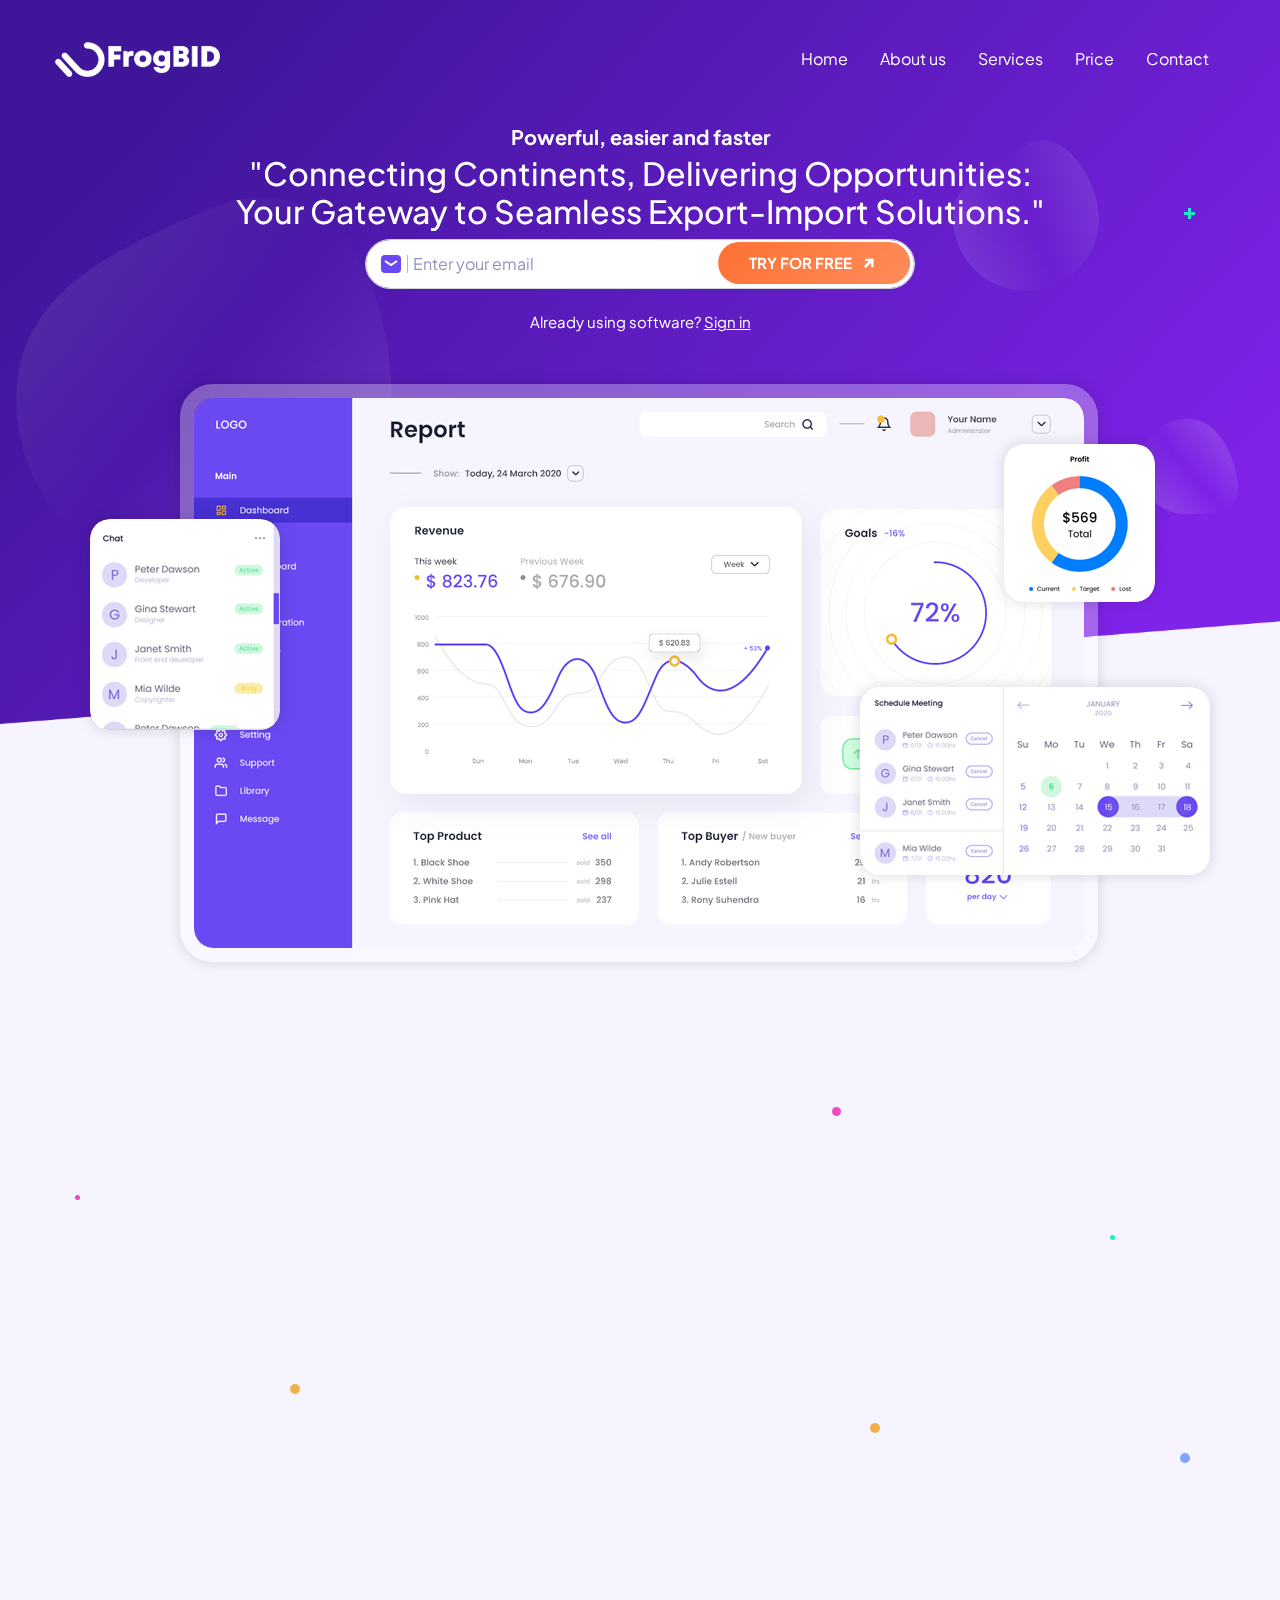
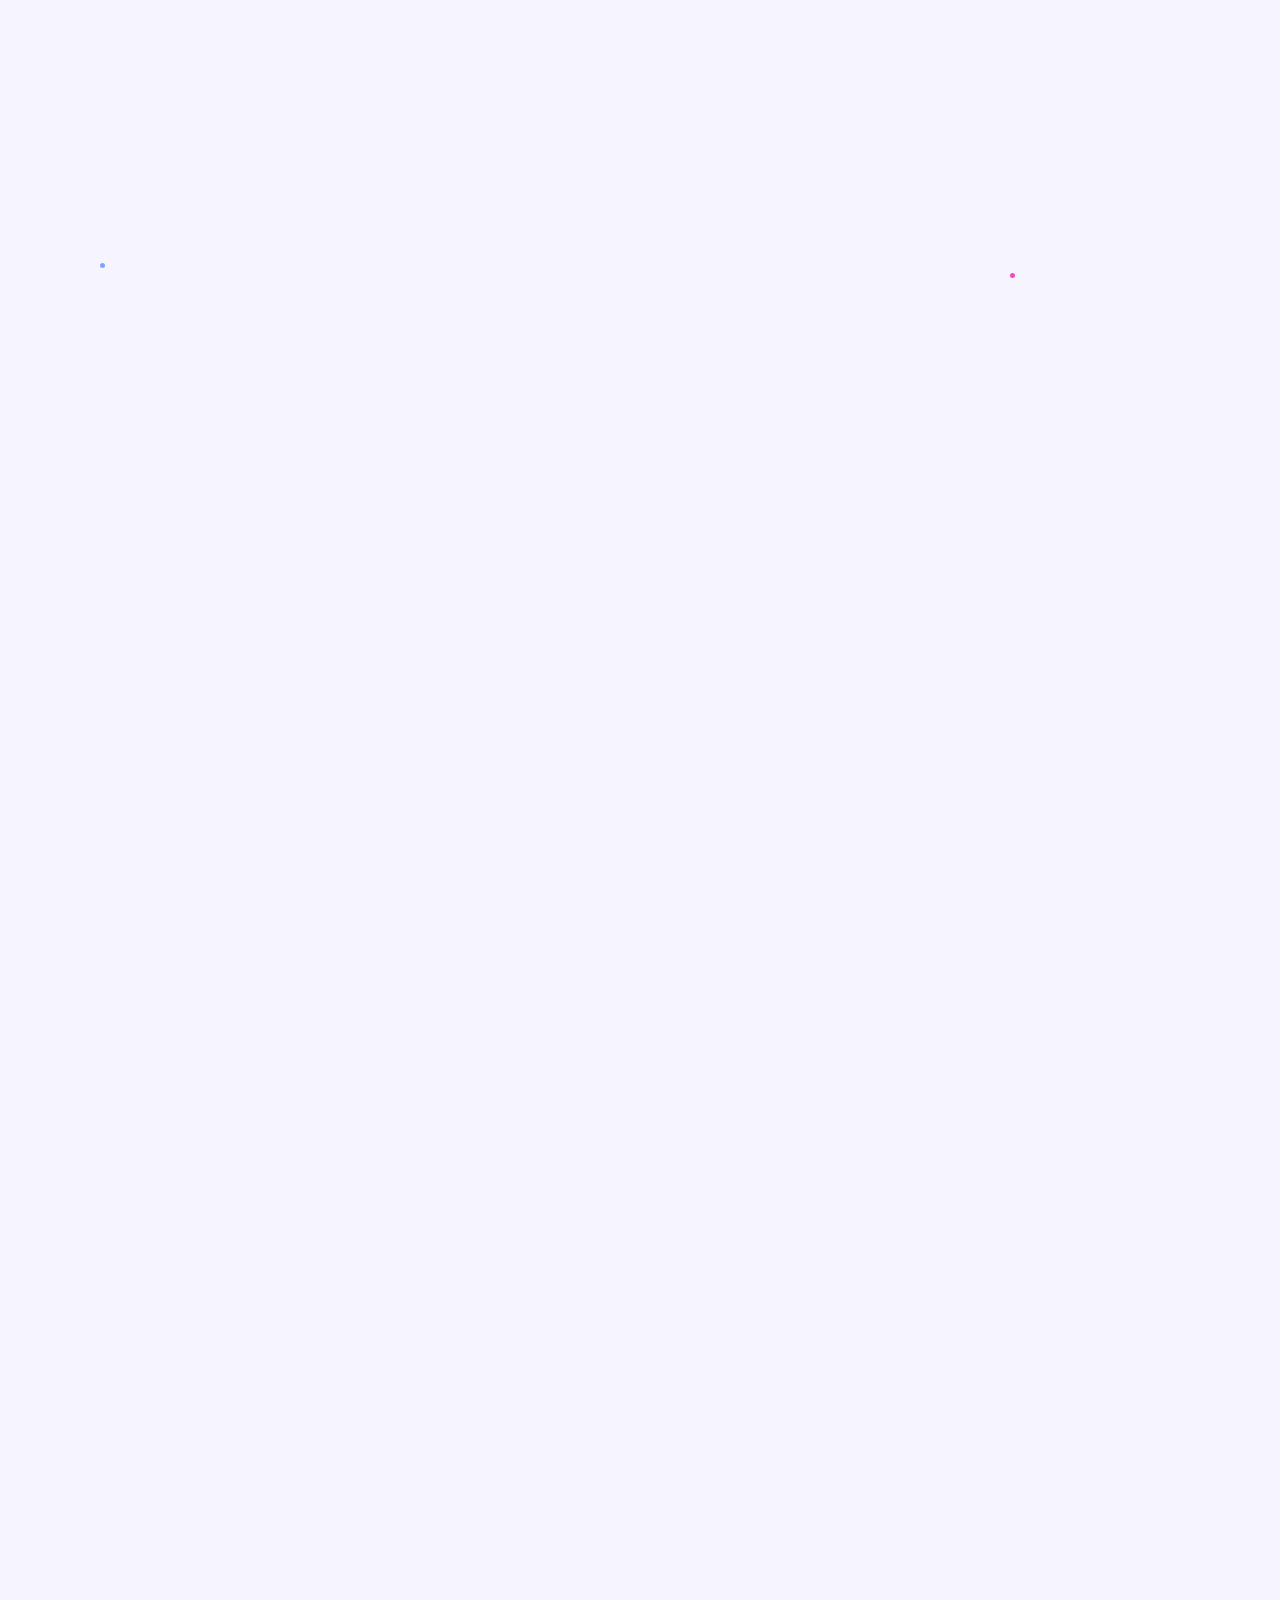
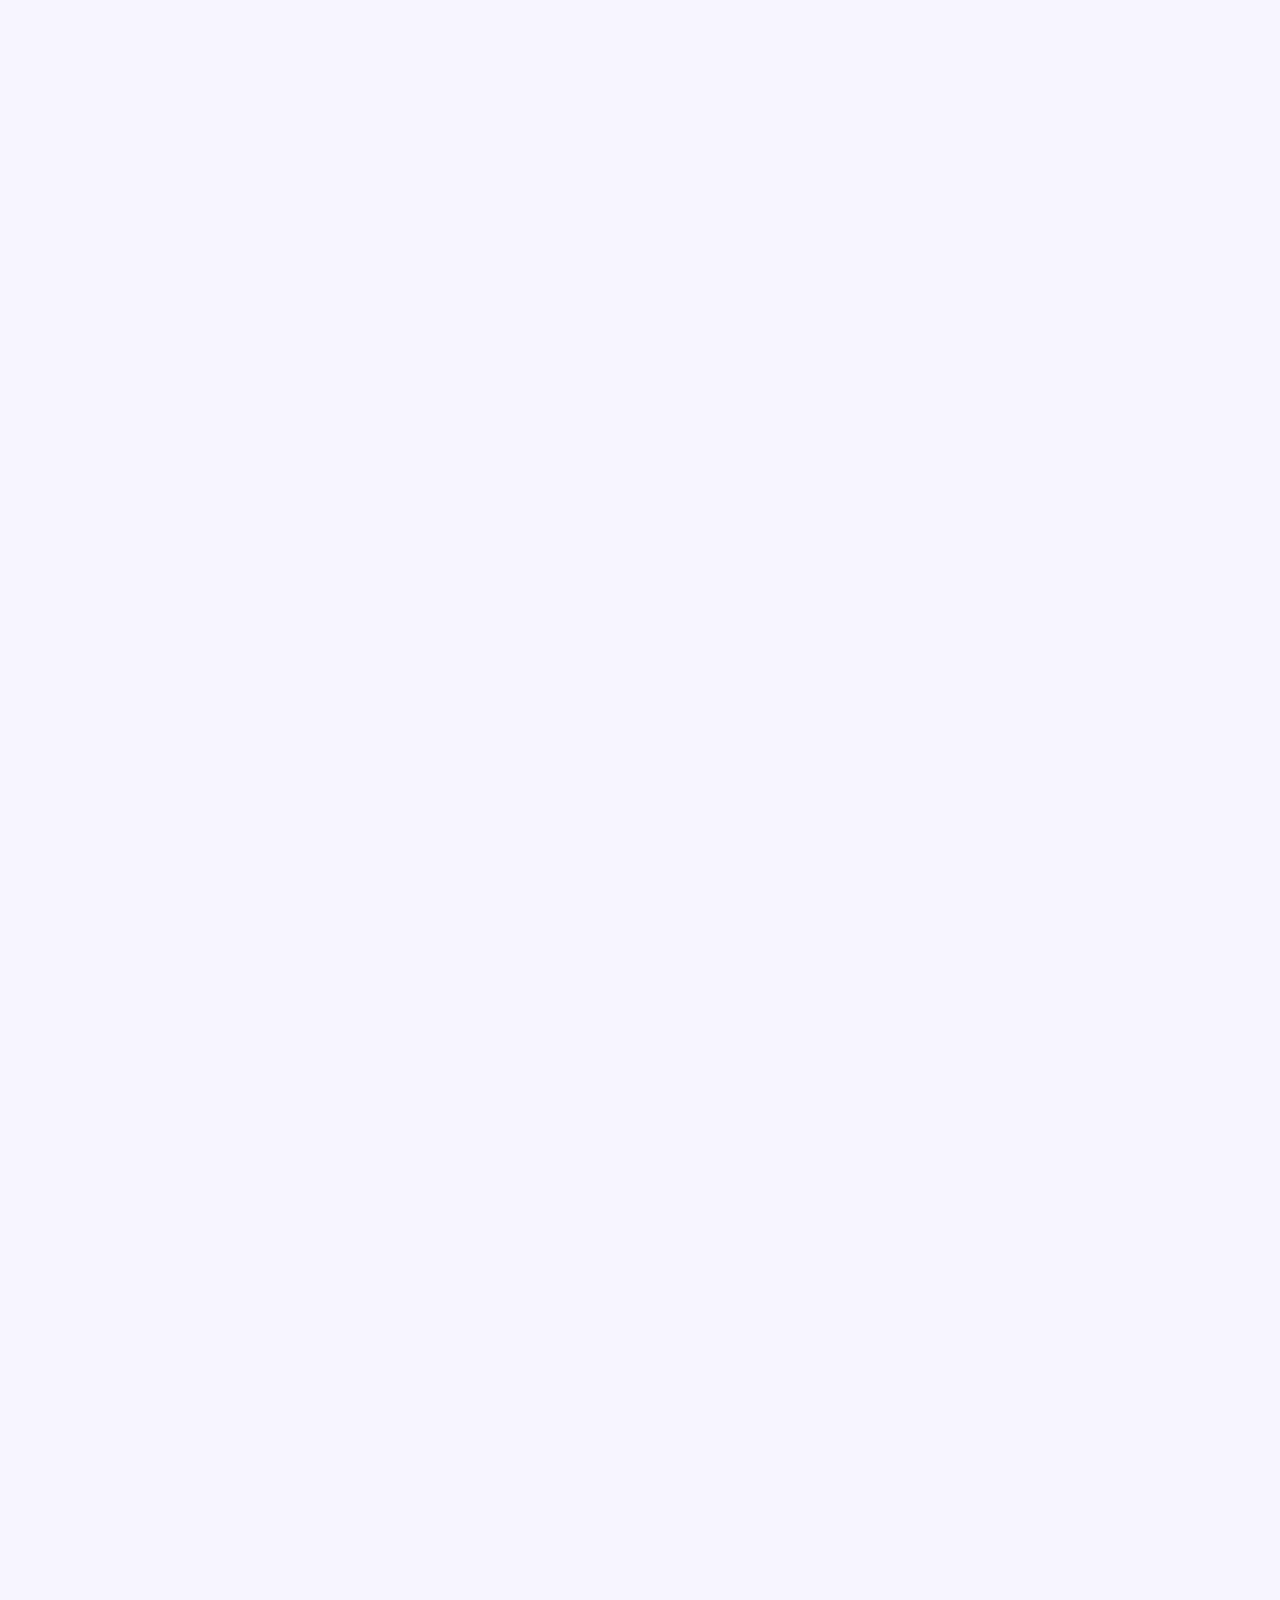
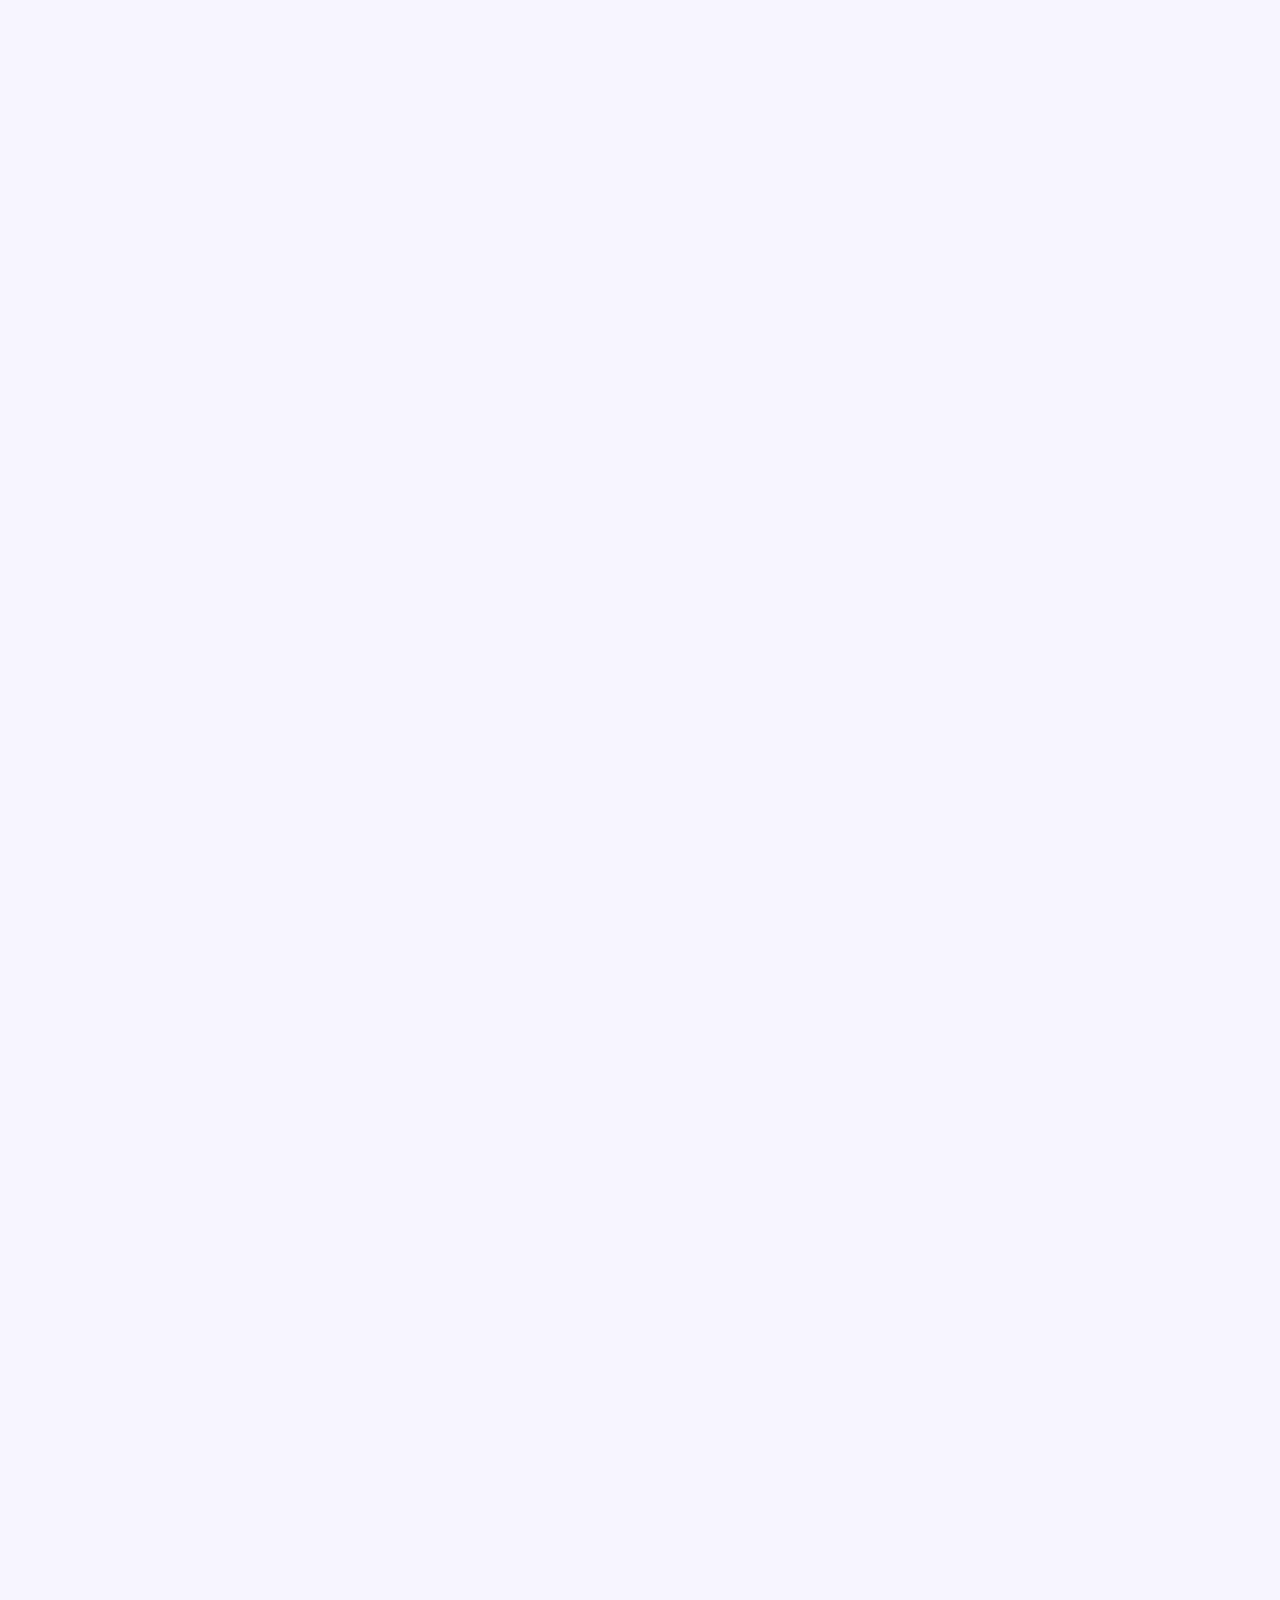
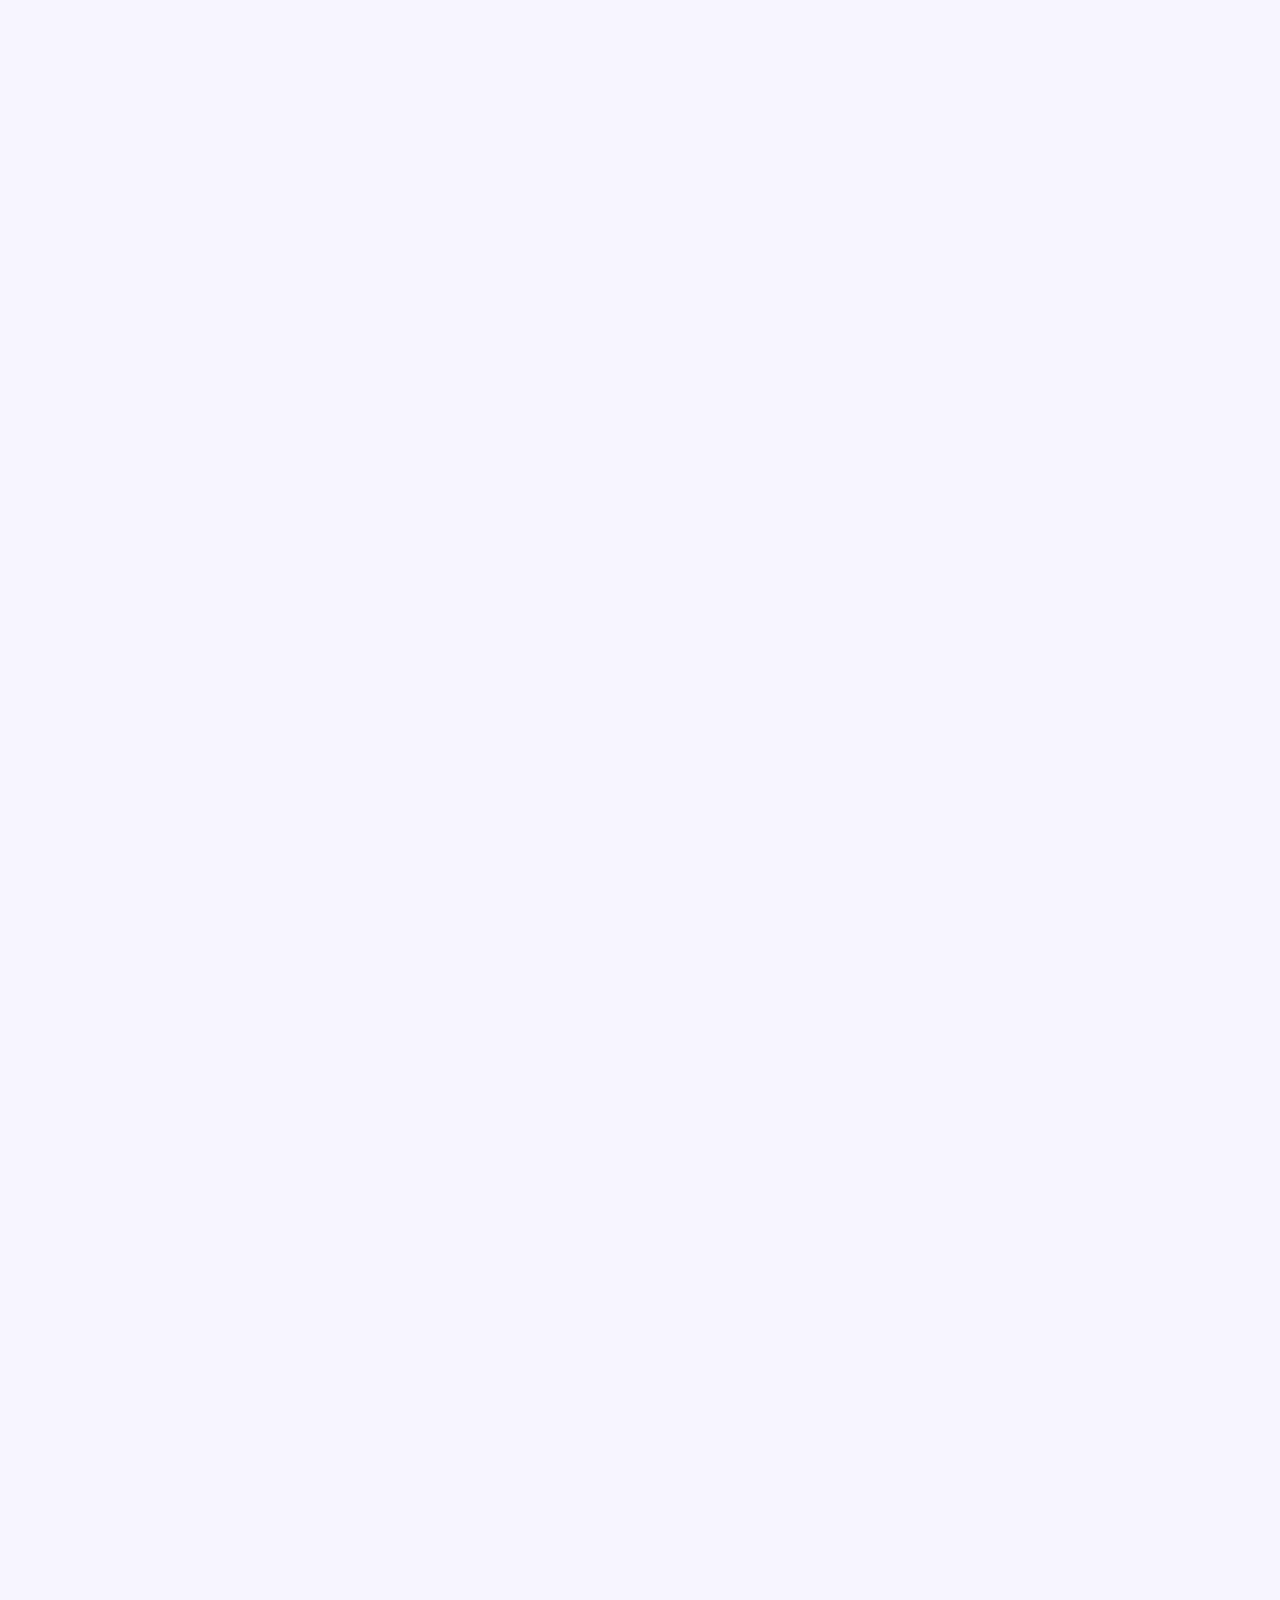
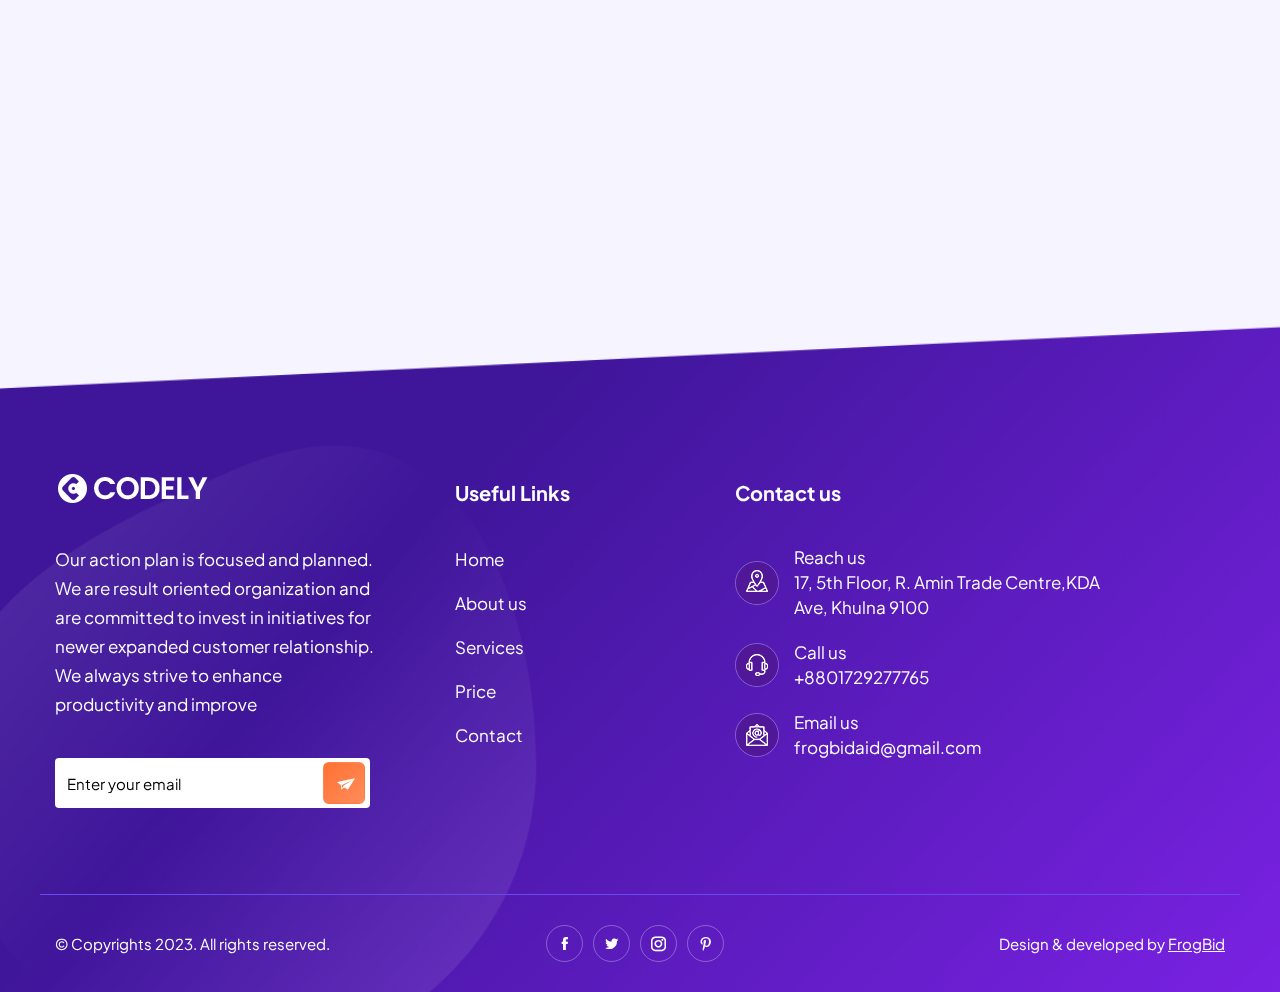
==== commit a5f91b8f: "Push" ====
--- a/index.html
+++ b/index.html
@@ -1,6 +1,7 @@
 <!DOCTYPE html>
 <html lang="en">
 
+<head>
 <!-- icofont-css-link -->
 <link rel="stylesheet" href="css/icofont.min.css">
 <!-- Owl-Carosal-Style-link -->
@@ -30,14 +31,7 @@
 <!-- Page-wrapper-Start -->
 <div class="page_wrapper">
 
-    <!--   &lt;!&ndash; Preloader &ndash;&gt;
-       <div id="preloader">
-         &lt;!&ndash; <div id="loader"></div> &ndash;&gt;
-         <div class="circle-border">
-           <div class="circle-core"></div>
-         </div>
-       </div>
-   -->
+
     <!-- Top Banner Stat-->
     <div class="top_home_wraper">
 
@@ -56,7 +50,7 @@
                 <!-- navigation bar -->
                 <nav class="navbar navbar-expand-lg">
                     <a class="navbar-brand" href="index.html">
-                        <img src="images/new/Logo.png" alt="image">
+                        <img src="images/Logo.png" alt="image">
                     </a>
                     <button class="navbar-toggler" type="button" data-toggle="collapse"
                             data-target="#navbarSupportedContent"
@@ -72,26 +66,24 @@
                     <div class="collapse navbar-collapse" id="navbarSupportedContent">
                         <ul class="navbar-nav ml-auto">
                             <li class="nav-item active">
-                                <a class="nav-link" href="#">Home</a>
+                                <a class="nav-link" href="index.html">Home</a>
                             </li>
                             <li class="nav-item">
-                                <a class="nav-link" href="#">About us</a>
+                                <a class="nav-link" href="#about">About us</a>
                             </li>
                             <!-- secondery menu start -->
                             <li class="nav-item">
-                                <a class="nav-link" href="#">Services</a>
+                                <a class="nav-link" href="#service">Services</a>
                             </li>
                             <li class="nav-item">
-                                <a class="nav-link" href="#">Price</a>
+                                <a class="nav-link" href="#pricing">Price</a>
                             </li>
 
                             <!-- secondery menu end -->
                             <li class="nav-item">
-                                <a class="nav-link" href="#">Contact</a>
+                                <a class="nav-link" href="#contact">Contact</a>
                             </li>
-                            <!--<li class="nav-item">
-                              <a class="nav-link dark_btn" href="contact-us.html">TRY IT FREE <i class="icofont-arrow-right"></i></a>
-                            </li>-->
+
                         </ul>
                     </div>
                 </nav>
@@ -106,7 +98,8 @@
                 <div class="banner_text">
                     <div class="ban_inner_text" data-aos="fade-up" data-aos-duration="1500">
                         <span>Powerful, easier and faster</span>
-                        <h2>"Connecting Continents, Delivering Opportunities: <br>Your Gateway to Seamless Export-Import Solutions."</h2>
+                        <h2>"Connecting Continents, Delivering Opportunities: <br>Your Gateway to Seamless Export-Import
+                            Solutions."</h2>
                     </div>
                     <form action="https://kalanidhithemes.com/live-preview/landing-page/codely/all-demo/01-codely-landing-page-defoult/submit"
                           data-aos="fade-up" data-aos-duration="1500">
@@ -143,7 +136,7 @@
             <div class="dots dotes_7"></div>
             <div class="dots dotes_8"></div>
         </div>
-        <div class="container">
+        <div class="container" id="about">
             <div class="about_block">
                 <div class="row">
                     <div class="col-md-6">
@@ -222,7 +215,7 @@
 
 
     <!-- Unique features Start -->
-    <section class="row_am unique_section">
+    <section class="row_am unique_section" id="service">
         <div class="container">
             <div class="section_title" data-aos="fade-up" data-aos-duration="1500" data-aos-delay="100">
                 <!-- h2 -->
@@ -243,7 +236,8 @@
                     </div>
                     <div class="inner_text">
                         <h3>Website Design and Development</h3>
-                        <p>Create a stunning website to attract more customers, boost your brand's visibility, and take your business to new heights.
+                        <p>Create a stunning website to attract more customers, boost your brand's visibility, and take
+                            your business to new heights.
                         </p>
                         <a href="#" class="btn text_btn">DISCOVER MORE <i class="icofont-arrow-right"></i></a>
                     </div>
@@ -283,23 +277,7 @@
                     </div>
                 </div>
 
-                <!--          &lt;!&ndash; card &ndash;&gt;
-                          <div class="feature_card">
-                            <div class="icons">
-                              <img src="images/new/features_icon_03.svg" alt="image">
-                              <div class="dot_block">
-                                <span class="dot_anim"></span>
-                                <span class="dot_anim"></span>
-                                <span class="dot_anim"></span>
-                              </div>
-                            </div>
-                            <div class="inner_text">
-                              <h3>Lifetime free updates</h3>
-                              <p>Lorem Ipsum is simply dummy text ofthe printing and type setting indus ideas orem Ipsum has beenthe.
-                              </p>
-                              <a href="service-detail.html" class="btn text_btn">DISCOVER MORE <i class="icofont-arrow-right"></i></a>
-                            </div>
-                          </div>-->
+
 
             </div>
         </div>
@@ -315,7 +293,10 @@
                         <span class="icon"><img src="images/new/Analyze_Icon.svg" alt="image"></span>
                         <div class="section_title">
                             <h2>Website Design and Development Details</h2>
-                            <p>At FrogBid we're experts at creating captivating and user-friendly websites that empower businesses to thrive online. Our website design and development service is tailored to your brand and business needs, ensuring a seamless online experience for your customers.</p>
+                            <p>At FrogBid we're experts at creating captivating and user-friendly websites that empower
+                                businesses to thrive online. Our website design and development service is tailored to
+                                your brand and business needs, ensuring a seamless online experience for your
+                                customers.</p>
                         </div>
                         <ul>
                             <li data-aos="fade-up" data-aos-duration="2000">
@@ -846,37 +827,37 @@
             <div id="screen_slider" class="owl-carousel owl-theme">
                 <div class="item">
                     <div class="screen_frame_img">
-                        <img src="images/new/Interface-overview-01.png" alt="image">
+                        <img src="images/new/Interface-overview-1.jpg" alt="image">
                         <h3 class="caption">Report Page</h3>
                     </div>
                 </div>
                 <div class="item">
                     <div class="screen_frame_img">
-                        <img src="images/new/Interface-overview-02.png" alt="image">
+                        <img src="images/new/Interface-overview-02.jpg" alt="image">
                         <h3 class="caption">Dashboard</h3>
                     </div>
                 </div>
                 <div class="item">
                     <div class="screen_frame_img">
-                        <img src="images/new/Interface-overview-03.png" alt="image">
+                        <img src="images/new/Interface-overview-03.jpg" alt="image">
                         <h3 class="caption">Report Page</h3>
                     </div>
                 </div>
                 <div class="item">
                     <div class="screen_frame_img">
-                        <img src="images/new/Interface-overview-02.png" alt="image">
+                        <img src="images/new/Interface-overview-04.jpg" alt="image">
                         <h3 class="caption">Dashboard</h3>
                     </div>
                 </div>
                 <div class="item">
                     <div class="screen_frame_img">
-                        <img src="images/new/Interface-overview-01.png" alt="image">
+                        <img src="images/new/Interface-overview-05.jpg" alt="image">
                         <h3 class="caption">Report Page</h3>
                     </div>
                 </div>
                 <div class="item">
                     <div class="screen_frame_img">
-                        <img src="images/new/Interface-overview-03.png" alt="image">
+                        <img src="images/new/Interface-overview-06.jpg" alt="image">
                         <h3 class="caption">Report Page</h3>
                     </div>
                 </div>
@@ -912,7 +893,11 @@
                         <div id="collapseOne" class="collapse show" aria-labelledby="headingOne"
                              data-parent="#accordionExample">
                             <div class="card-body">
-                                <p>FrogBid offers a range of digital agency services, including website design and development, e-commerce solutions, custom web applications, graphic design and branding, social media management, UI/UX design, content management systems (CMS), website maintenance, AI integration, CRM solutions, management software, and automation and integration.</p>
+                                <p>FrogBid offers a range of digital agency services, including website design and
+                                    development, e-commerce solutions, custom web applications, graphic design and
+                                    branding, social media management, UI/UX design, content management systems (CMS),
+                                    website maintenance, AI integration, CRM solutions, management software, and
+                                    automation and integration.</p>
                             </div>
                         </div>
                     </div>
@@ -920,14 +905,17 @@
                         <div class="card-header" id="headingTwo">
                             <h2 class="mb-0">
                                 <button type="button" class="btn btn-link collapsed" data-toggle="collapse"
-                                        data-target="#collapseTwo"><i class="icon_faq icofont-plus"></i> How can website design and development benefit my business?
+                                        data-target="#collapseTwo"><i class="icon_faq icofont-plus"></i> How can website
+                                    design and development benefit my business?
                                 </button>
                             </h2>
                         </div>
                         <div id="collapseTwo" class="collapse" aria-labelledby="headingTwo"
                              data-parent="#accordionExample">
                             <div class="card-body">
-                                <p>Our website design and development services create visually stunning and user-friendly websites that engage more customers, boost your brand visibility, and lead to business growth.</p>
+                                <p>Our website design and development services create visually stunning and
+                                    user-friendly websites that engage more customers, boost your brand visibility, and
+                                    lead to business growth.</p>
                             </div>
                         </div>
                     </div>
@@ -935,14 +923,16 @@
                         <div class="card-header" id="headingThree">
                             <h2 class="mb-0">
                                 <button type="button" class="btn btn-link collapsed" data-toggle="collapse"
-                                        data-target="#collapseThree"><i class="icon_faq icofont-plus"></i>What are the benefits of e-commerce solutions provided by FrogBid?
+                                        data-target="#collapseThree"><i class="icon_faq icofont-plus"></i>What are the
+                                    benefits of e-commerce solutions provided by FrogBid?
                                 </button>
                             </h2>
                         </div>
                         <div id="collapseThree" class="collapse" aria-labelledby="headingThree"
                              data-parent="#accordionExample">
                             <div class="card-body">
-                                <p>Our e-commerce solutions can help you increase sales, create happier customers, and thrive in the competitive world of online retail.</p>
+                                <p>Our e-commerce solutions can help you increase sales, create happier customers, and
+                                    thrive in the competitive world of online retail.</p>
                             </div>
                         </div>
                     </div>
@@ -950,14 +940,16 @@
                         <div class="card-header" id="headingFour">
                             <h2 class="mb-0">
                                 <button type="button" class="btn btn-link collapsed" data-toggle="collapse"
-                                        data-target="#collapseFour"><i class="icon_faq icofont-plus"></i>What are the advantages of using a content management system (CMS)?
+                                        data-target="#collapseFour"><i class="icon_faq icofont-plus"></i>What are the
+                                    advantages of using a content management system (CMS)?
                                 </button>
                             </h2>
                         </div>
                         <div id="collapseFour" class="collapse" aria-labelledby="headingFour"
                              data-parent="#accordionExample">
                             <div class="card-body">
-                                <p>A CMS allows you to easily manage and update your website's content, ensuring it remains fresh and engaging for your audience.</p>
+                                <p>A CMS allows you to easily manage and update your website's content, ensuring it
+                                    remains fresh and engaging for your audience.</p>
                             </div>
                         </div>
                     </div>
@@ -968,80 +960,6 @@
     </section>
     <!-- FAQ-Section end -->
 
-    <!--     Story-Section-Start
-        <section class="row_am latest_story" id="blog">
-           container start
-          <div class="container">
-            <div class="section_title" data-aos="fade-in" data-aos-duration="1500" data-aos-delay="100">
-              <h2>Read latest <span>story</span></h2>
-              <p>Lorem Ipsum is simply dummy text of the printing and typese tting <br> indus orem Ipsum has beenthe
-                standard dummy.</p>
-            </div>
-             row start
-            <div class="row">
-               story
-              <div class="col-md-4">
-                <div class="story_box" data-aos="fade-up" data-aos-duration="1500">
-                  <div class="story_img">
-                    <img src="images/new/story-01.png" alt="image">
-                    <span><span>23</span> AUG</span>
-                  </div>
-                  <div class="story_text">
-                    <div class="statstic">
-                      <span><i class="icofont-user-suited"></i> Admin</span>
-                      <span><i class="icofont-speech-comments"></i> 36 Comments</span>
-                    </div>
-                    <h3>Powerfull features makes
-                      software awesome !</h3>
-                    <p>Lorem Ipsum is simply dummy text of the printing and typesetting industry lorem Ipsum has been.</p>
-                    <a href="#" class="btn text_btn">READ MORE <i class="icofont-arrow-right"></i></a>
-                  </div>
-                </div>
-              </div>
-
-               story
-              <div class="col-md-4">
-                <div class="story_box" data-aos="fade-up" data-aos-duration="1500">
-                  <div class="story_img">
-                    <img src="images/new/story-02.png" alt="image">
-                    <span><span>18</span> AUG</span>
-                  </div>
-                  <div class="story_text">
-                    <div class="statstic">
-                      <span><i class="icofont-user-suited"></i> Admin</span>
-                      <span><i class="icofont-speech-comments"></i> 36 Comments</span>
-                    </div>
-                    <h3>Why software is globally used as best software</h3>
-                    <p>Simply dummy text of the printing and typesetting industry lorem Ipsum has Lorem Ipsum is.</p>
-                    <a href="#" class="btn text_btn">READ MORE <i class="icofont-arrow-right"></i></a>
-                  </div>
-                </div>
-              </div>
-
-               story
-              <div class="col-md-4">
-                <div class="story_box" data-aos="fade-up" data-aos-duration="1500">
-                  <div class="story_img">
-                    <img src="images/new/story-03.png" alt="image">
-                    <span><span>9</span> AUG</span>
-                  </div>
-                  <div class="story_text">
-                    <div class="statstic">
-                      <span><i class="icofont-user-suited"></i> Admin</span>
-                      <span><i class="icofont-speech-comments"></i> 36 Comments</span>
-                    </div>
-                    <h3>Beautiful user interface with bug free code.</h3>
-                    <p>Printing and typesetting industry lorem Ipsum has Lorem simply dummy text of the.</p>
-                    <a href="#" class="btn text_btn">READ MORE <i class="icofont-arrow-right"></i></a>
-                  </div>
-                </div>
-              </div>
-            </div>
-             row end
-          </div>
-           container end
-        </section>
-         Story-Section-end -->
 
     <!-- Footer-Section start -->
     <footer>
@@ -1054,9 +972,9 @@
                     <div class="col-lg-4 col-md-6 col-12">
                         <div class="abt_side">
                             <div class="logo"><img src="images/new/Logo.png" alt="image"></div>
-                            <p>Lorem Ipsum is simply dummy text of the printing and type setting industry ype setting
-                                industry lorem
-                                Ipsum has been the industrys standard dummy. </p>
+                            <p>Our action plan is focused and planned. We are result oriented organization and are
+                                committed to invest in initiatives for newer expanded customer relationship. We always
+                                strive to enhance productivity and improve </p>
                             <div class="news_letter_block">
                                 <form action="https://kalanidhithemes.com/live-preview/landing-page/codely/all-demo/01-codely-landing-page-defoult/submit">
                                     <div class="form-group">
@@ -1073,11 +991,21 @@
                         <div class="links">
                             <h3>Useful Links</h3>
                             <ul>
-                                <li><a href="index.html">Home</a></li>
-                                <li><a href="#">About us</a></li>
-                                <li><a href="#">Services</a></li>
-                                <li><a href="#">Service Detail</a></li>
-                                <li><a href="#">Blog</a></li>
+                                <li>
+                                    <a href="index.html">Home</a>
+                                </li>
+                                <li>
+                                    <a href="#about">About us</a>
+                                </li>
+                                <li>
+                                    <a href="#service">Services</a>
+                                </li>
+                                <li>
+                                    <a href="#pricing">Price</a>
+                                </li>
+                                <li>
+                                    <a href="#contact">Contact</a>
+                                </li>
                             </ul>
                         </div>
                     </div>
@@ -1093,7 +1021,7 @@
                       <img src="images/new/contact_01.png" alt="image">
                     </span>
                                     <div class="text">
-                                        <p>Reach us <br> 599, Vilium Crossing, NJ</p>
+                                        <p>Reach us <br> 17, 5th Floor, R. Amin Trade Centre,KDA Ave, Khulna 9100</p>
                                     </div>
                                 </li>
                                 <li>
@@ -1101,7 +1029,7 @@
                       <img src="images/new/contact_02.png" alt="image">
                     </span>
                                     <div class="text">
-                                        <p>Call us <a href="tel:+1-900-1234567">+1-900-123 4567</a></p>
+                                        <p>Call us <a href="tel:+8801729277765">+8801729277765</a></p>
                                     </div>
                                 </li>
                                 <li>
@@ -1109,7 +1037,7 @@
                       <img src="images/new/contact_03.png" alt="image">
                     </span>
                                     <div class="text">
-                                        <p>Email us <a href="mailto:support@example.com">support@example.com</a></p>
+                                        <p>Email us <a href="mailto:frogbidaid@gmail.com">frogbidaid@gmail.com</a></p>
                                     </div>
                                 </li>
                             </ul>
@@ -1186,8 +1114,6 @@
 <!-- main-js-Link -->
 <script src="js/main.js"></script>
 
-
 </body>
 
-
 </html>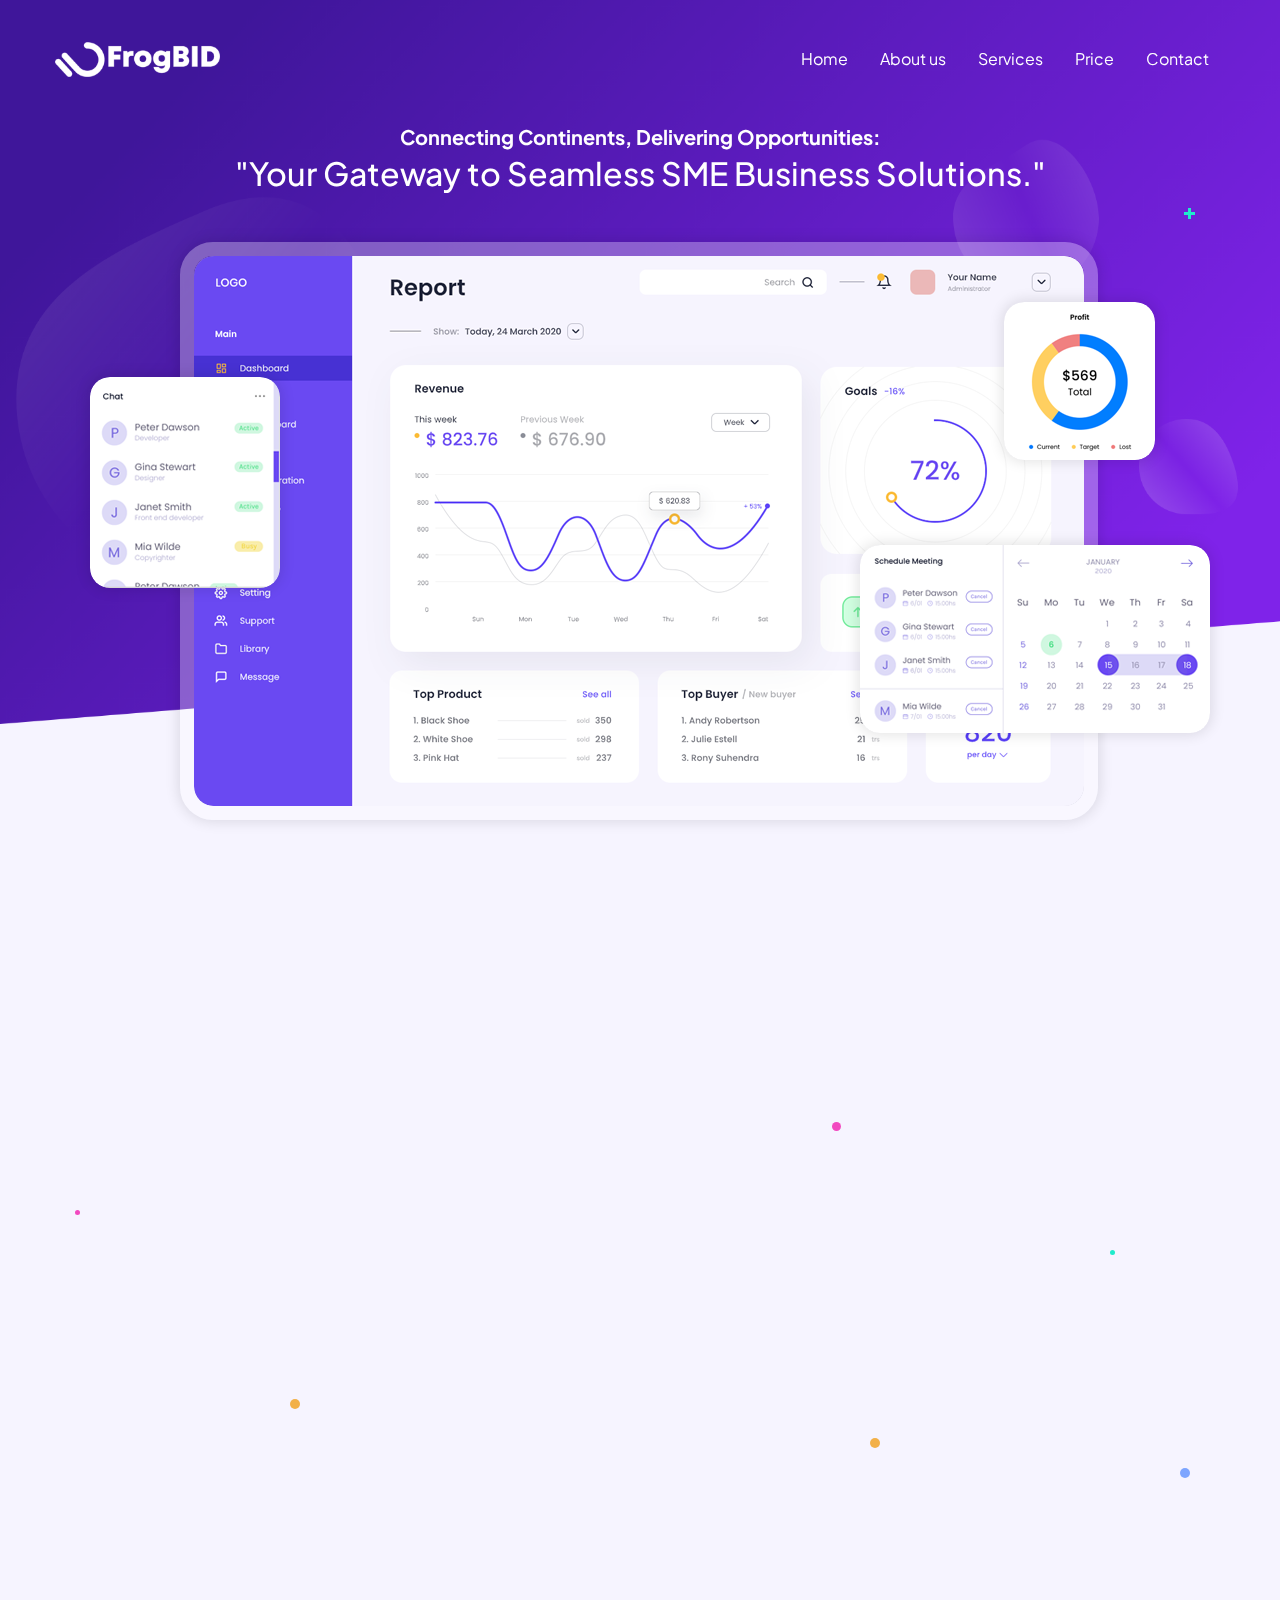
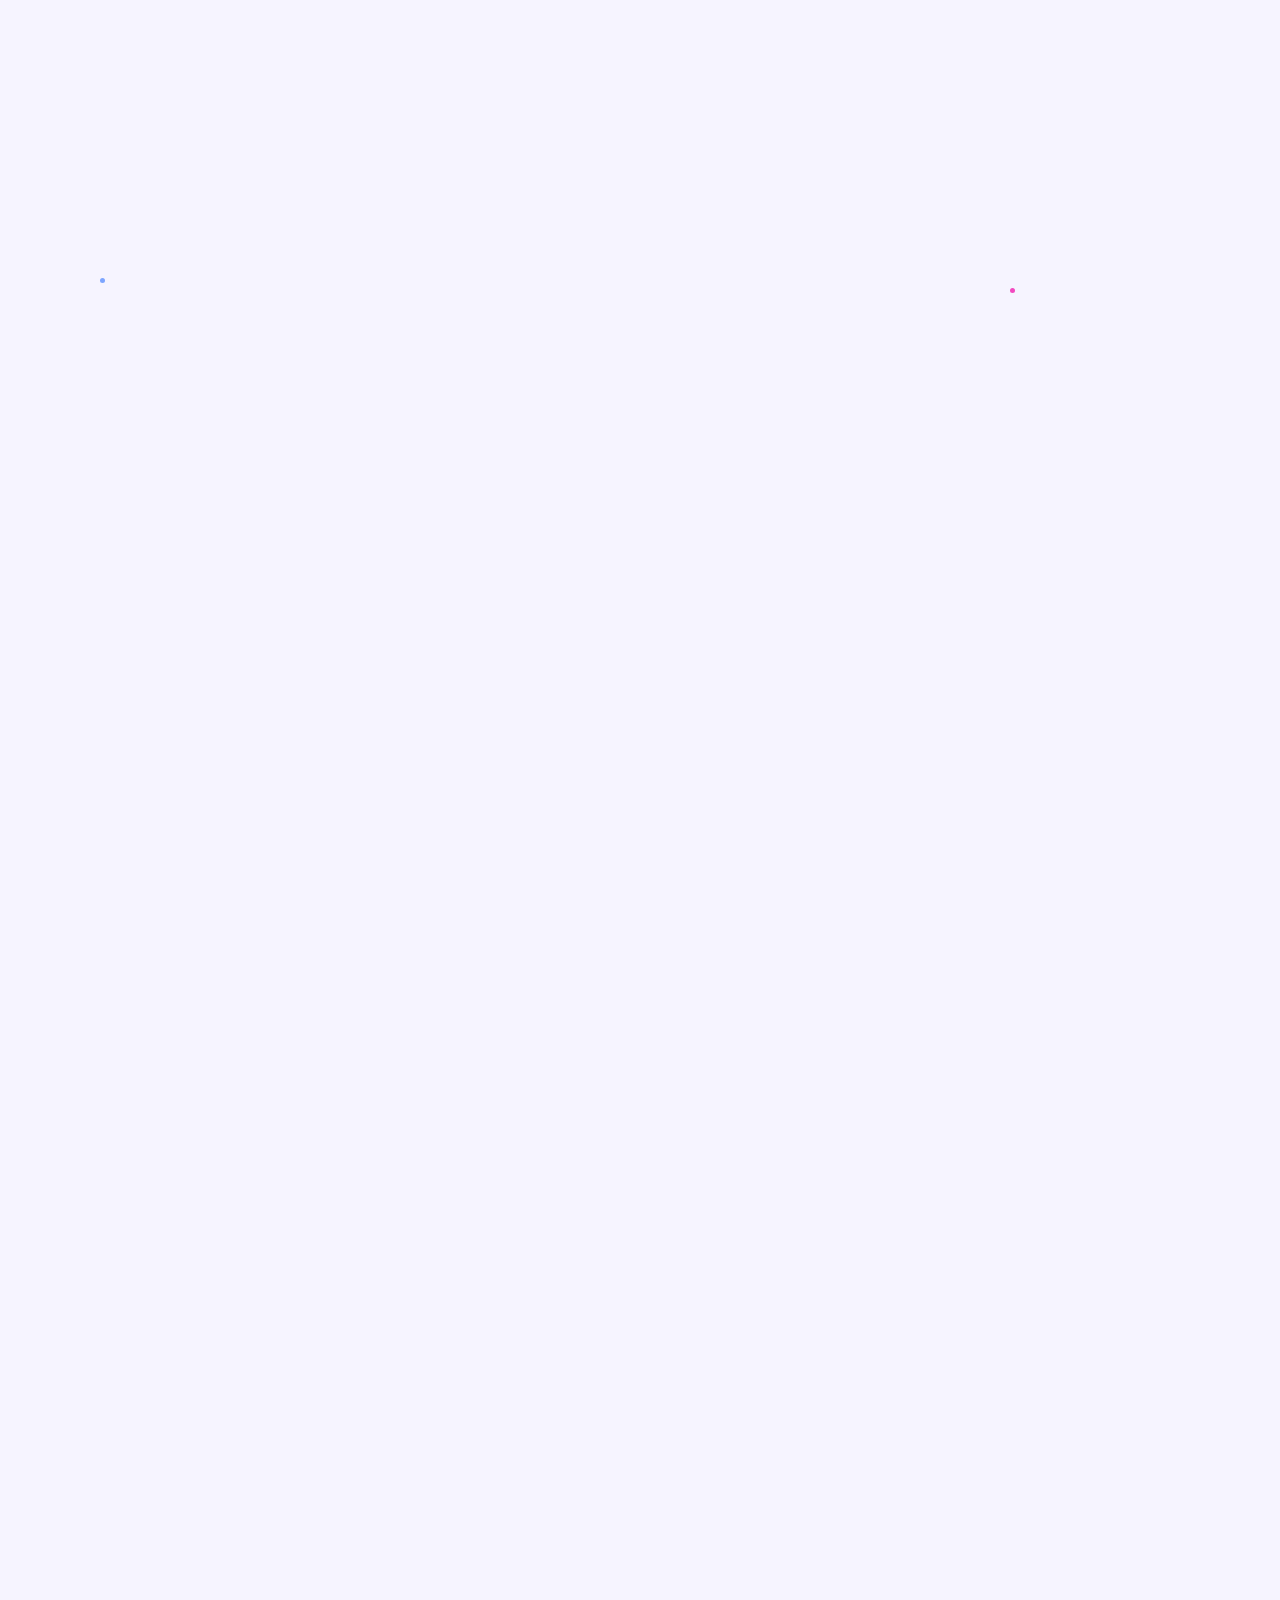
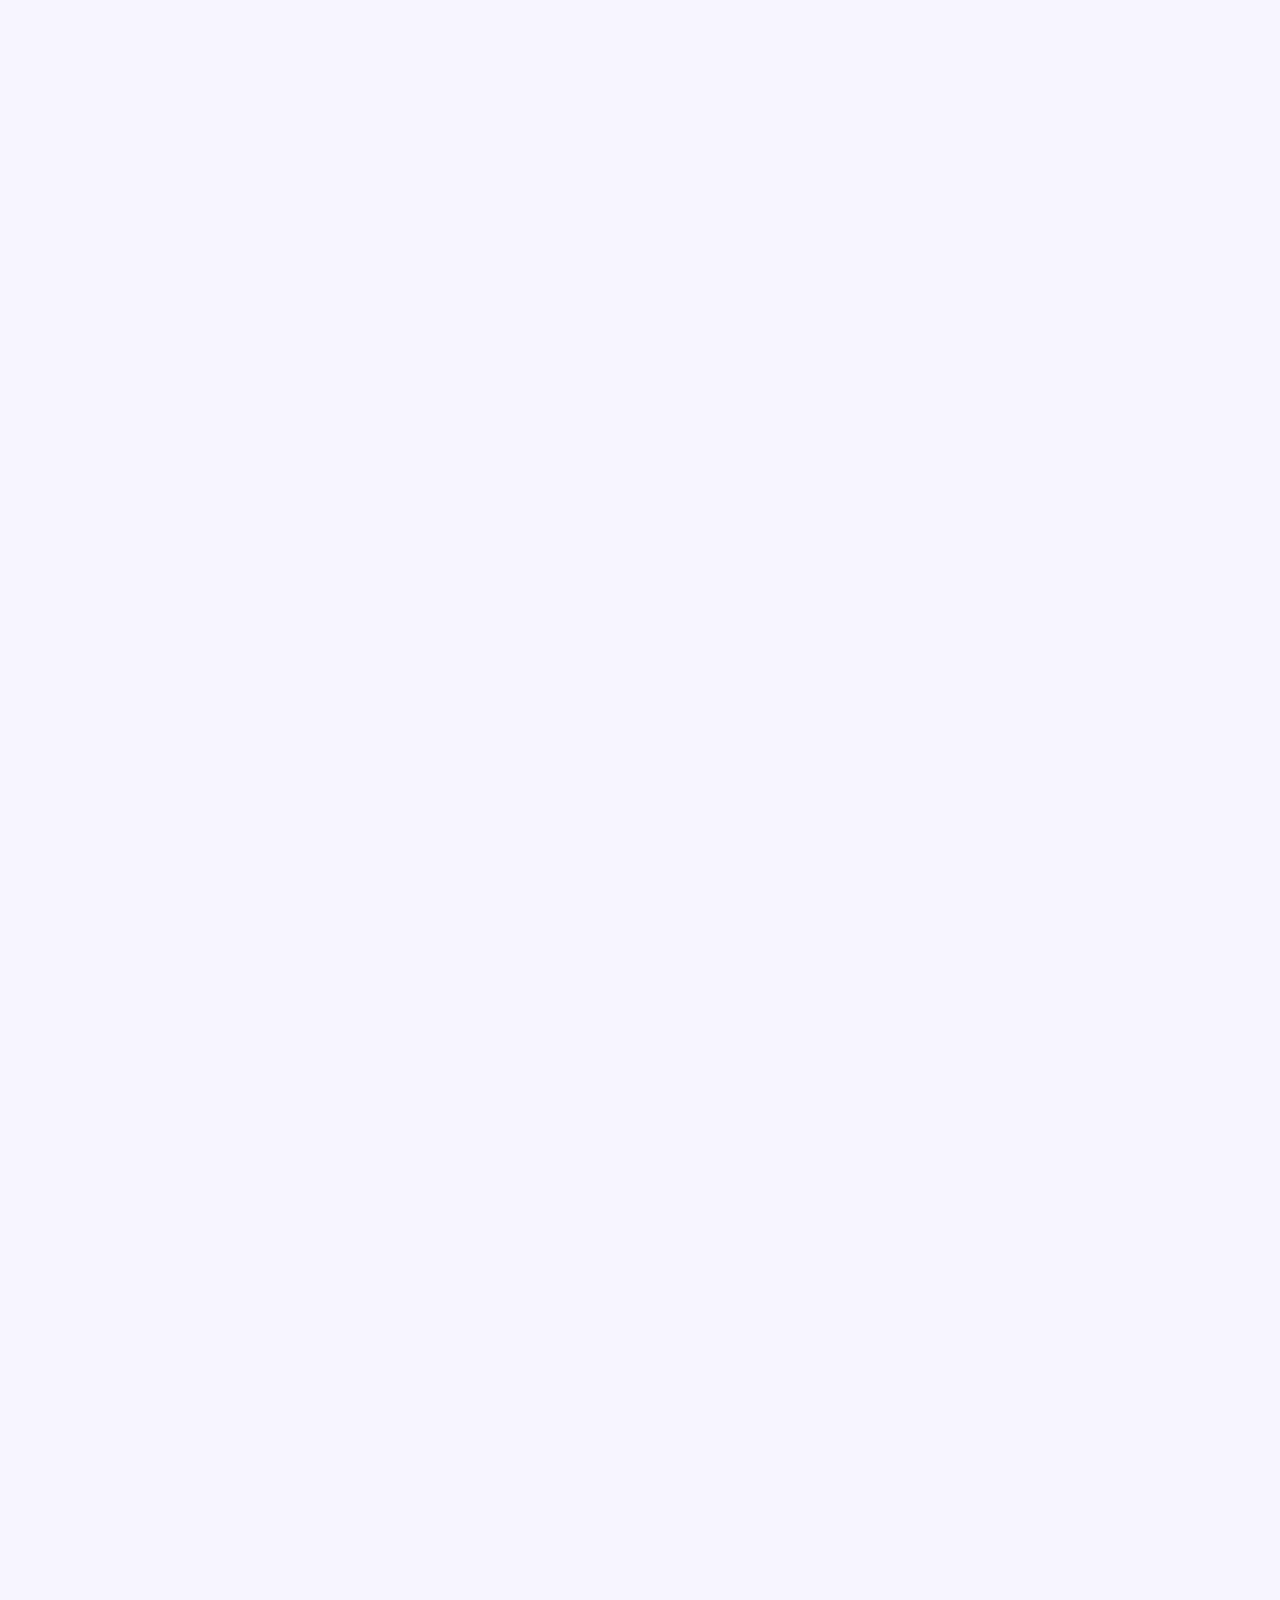
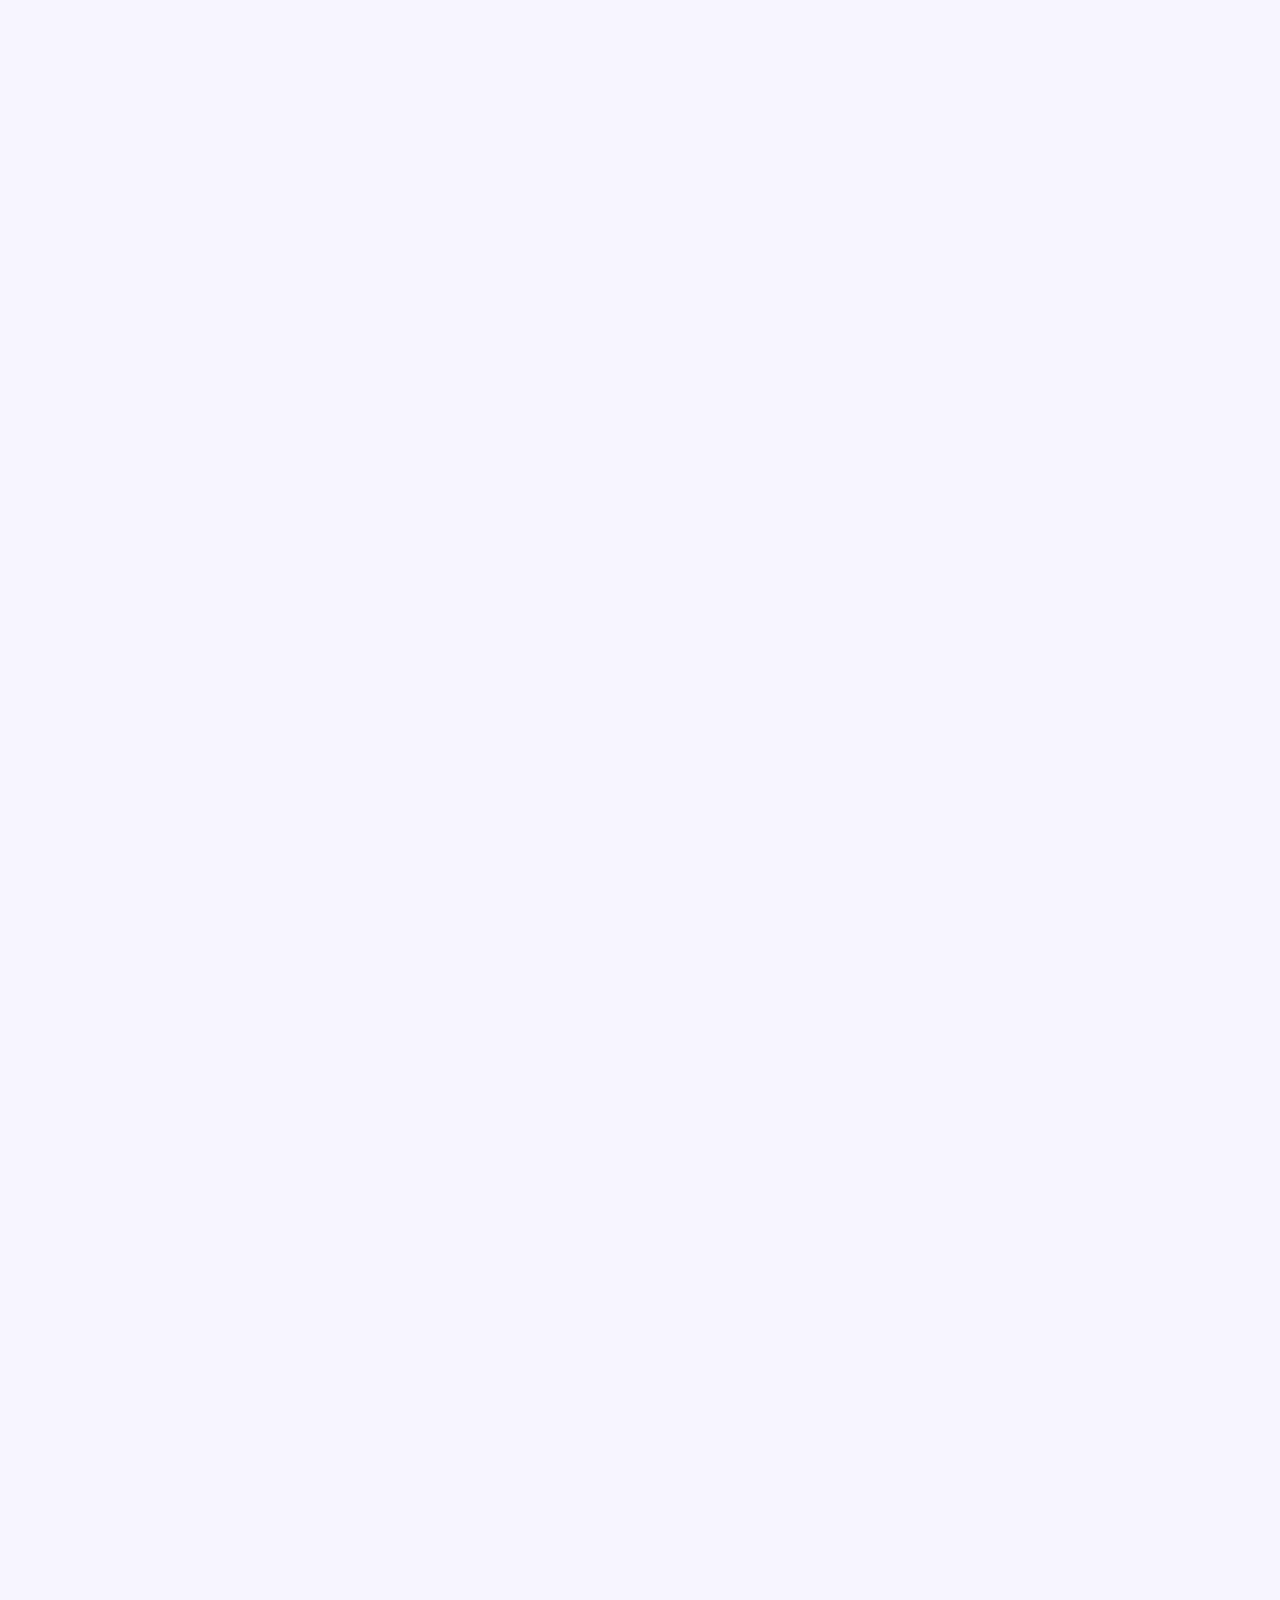
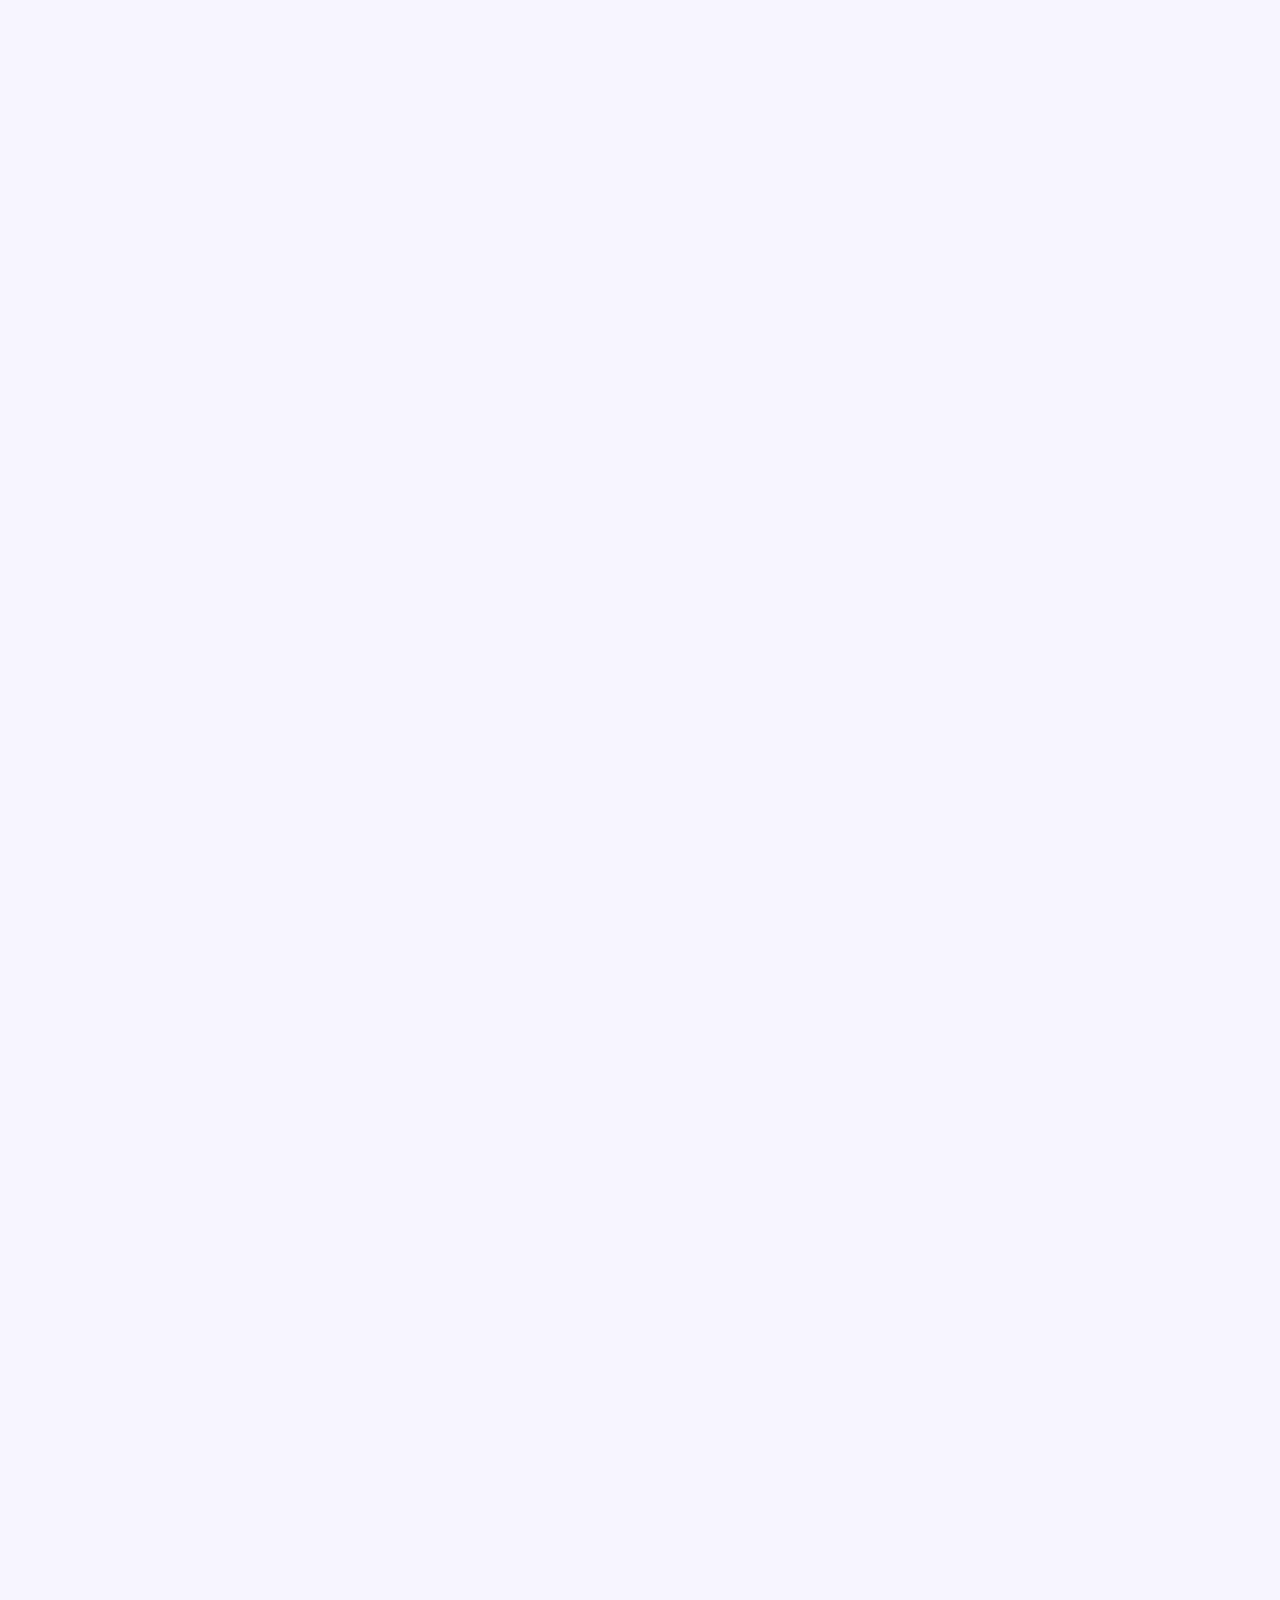
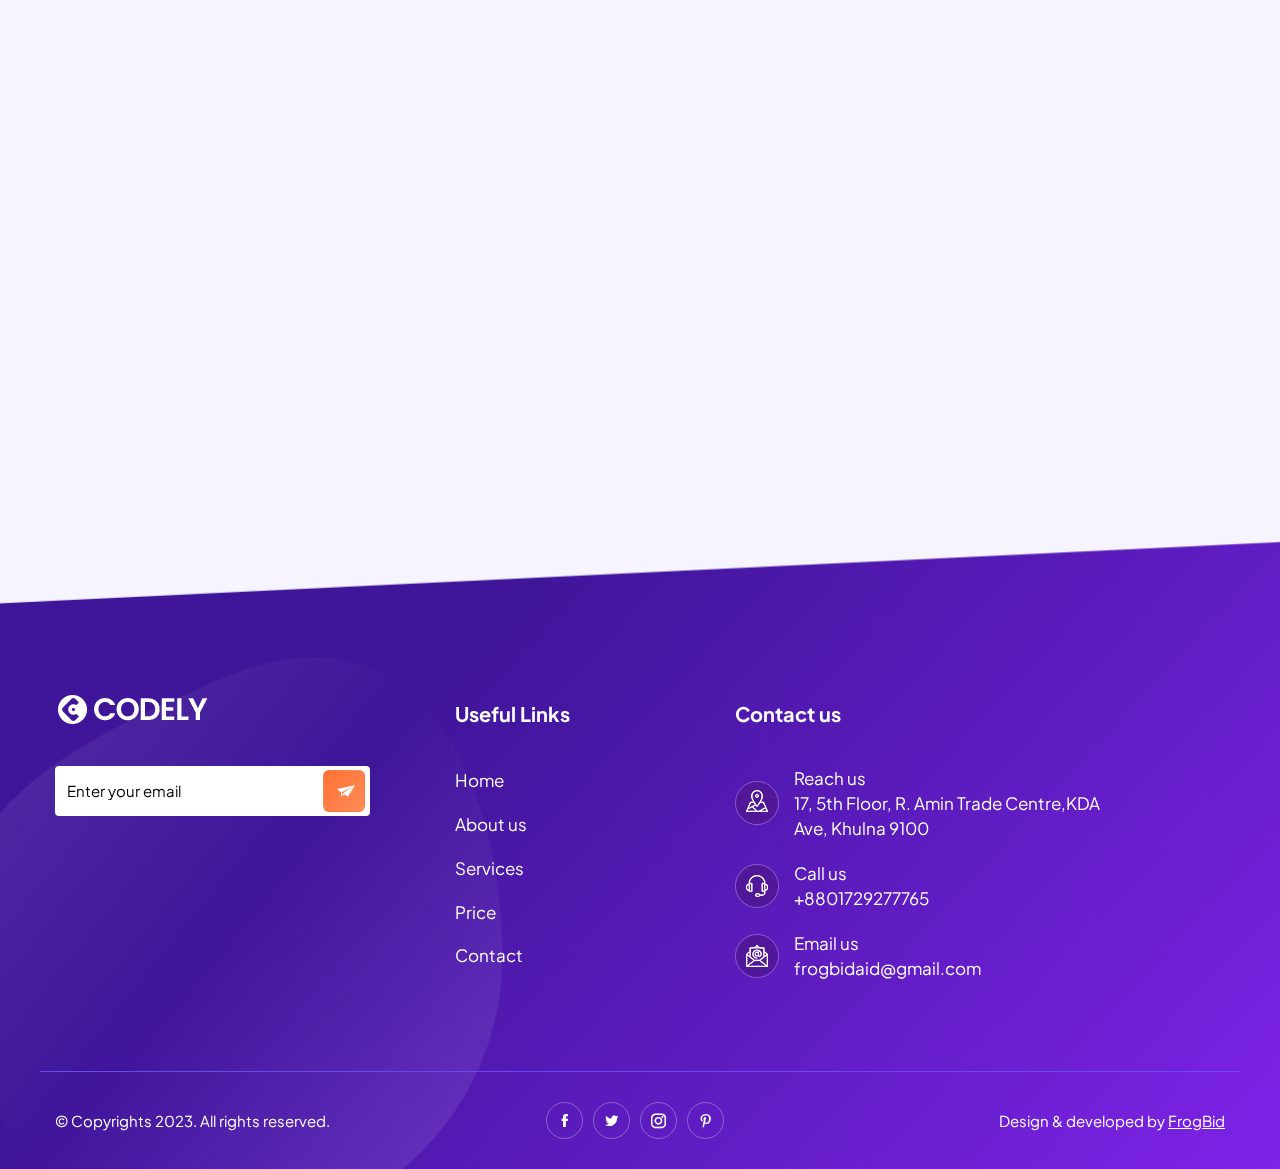
==== commit 56efe9a7: "13/12/2023" ====
--- a/index.html
+++ b/index.html
@@ -2,6 +2,7 @@
 <html lang="en">
 
 <head>
+    <meta name="viewport" content="width=device-width, initial-scale=1.0">
 <!-- icofont-css-link -->
 <link rel="stylesheet" href="css/icofont.min.css">
 <!-- Owl-Carosal-Style-link -->
@@ -97,18 +98,10 @@
             <div class="container">
                 <div class="banner_text">
                     <div class="ban_inner_text" data-aos="fade-up" data-aos-duration="1500">
-                        <span>Powerful, easier and faster</span>
-                        <h2>"Connecting Continents, Delivering Opportunities: <br>Your Gateway to Seamless Export-Import
+                        <span>Connecting Continents, Delivering Opportunities:</span>
+                        <h2 class="mb-3">"Your Gateway to Seamless SME Business
                             Solutions."</h2>
                     </div>
-                    <form action="https://kalanidhithemes.com/live-preview/landing-page/codely/all-demo/01-codely-landing-page-defoult/submit"
-                          data-aos="fade-up" data-aos-duration="1500">
-                        <div class="form-group">
-                            <input type="text" class="form-control" placeholder="Enter your email">
-                            <button class="btn btn_main">TRY FOR FREE <i class="icofont-arrow-right"></i></button>
-                        </div>
-                        <span>Already using software? <a href="#">Sign in</a></span>
-                    </form>
                 </div>
                 <div class="banner_images" data-aos="fade-up" data-aos-duration="1500">
                     <img src="images/new/banner_01.png" alt="image">
@@ -142,7 +135,7 @@
                     <div class="col-md-6">
                         <div class="section_title" data-aos="fade-in" data-aos-duration="1500">
                             <H5>About Us</H5>
-                            <h2>Best For Your Start-Up Creative Agency</h2>
+                            <h2>Best For Your Start-Up SME Business </h2>
                             <p>Our action plan is focused and planned. We are result oriented organization and are
                                 committed to invest in initiatives for newer expanded customer relationship. We always
                                 strive to enhance productivity and improve</p>
@@ -150,19 +143,6 @@
                     </div>
                     <div class="col-md-6">
                         <div class="abt_img_block" data-aos="fade-in" data-aos-duration="1500">
-                            <a data-aos="fade-up" data-aos-duration="1500" class="popup-youtube play-button"
-                               data-url="https://www.youtube.com/embed/tgbNymZ7vqY?autoplay=1&mute=1"
-                               data-toggle="modal"
-                               data-target="#myModal" title="XJj2PbenIsU">
-                                <div class="play_btn">
-                                    <img src="images/new/orange_play.png" alt="image">
-                                    <div class="waves-block">
-                                        <div class="waves wave-1"></div>
-                                        <div class="waves wave-2"></div>
-                                        <div class="waves wave-3"></div>
-                                    </div>
-                                </div>
-                            </a>
                             <div class="top_img">
                                 <img src="images/new/abt_01.png" alt="image">
                                 <img src="images/new/abt_02.png" alt="image">
@@ -179,15 +159,15 @@
                     <div class="col-lg-3 col-md-6 col-sm-6">
                         <div class="counter_outer" data-aos="fade-up" data-aos-duration="1500">
                             <div class="counter_box">
-                                <p><span class="counter-value" data-count="150">0</span><span>+</span></p>
-                                <p>Millions of client <br> logins monthly</p>
+                                <p><span class="counter-value" data-count="30">0</span><span>+</span></p>
+                                <p>Total Number <br> of Customers</p>
                             </div>
                         </div>
                     </div>
                     <div class="col-lg-3 col-md-6 col-sm-6">
                         <div class="counter_outer" data-aos="fade-up" data-aos-duration="1500">
                             <div class="counter_box">
-                                <p><span class="counter-value" data-count="20">0</span><span>+</span></p>
+                                <p><span class="counter-value" data-count="5">0</span><span>+</span></p>
                                 <p>Languages and <br> countries</p>
                             </div>
                         </div>
@@ -203,8 +183,8 @@
                     <div class="col-lg-3 col-md-6 col-sm-6">
                         <div class="counter_outer" data-aos="fade-up" data-aos-duration="1500">
                             <div class="counter_box">
-                                <p><span class="counter-value" data-count="124">0</span><span>+</span></p>
-                                <p>Million active <br> accounts</p>
+                                <p><span class="counter-value" data-count="25">0</span><span>+</span></p>
+                                <p>Active <br> customers</p>
                             </div>
                         </div>
                     </div>
@@ -239,7 +219,6 @@
                         <p>Create a stunning website to attract more customers, boost your brand's visibility, and take
                             your business to new heights.
                         </p>
-                        <a href="#" class="btn text_btn">DISCOVER MORE <i class="icofont-arrow-right"></i></a>
                     </div>
                 </div>
                 <!-- card -->
@@ -253,10 +232,9 @@
                         </div>
                     </div>
                     <div class="inner_text">
-                        <h3>Graphic Design and Branding</h3>
+                        <h3>Graphic Design</h3>
                         <p>Make your brand unforgettable, attract loyal customers, and stand out from the competition.
                         </p>
-                        <a href="#" class="btn text_btn">DISCOVER MORE <i class="icofont-arrow-right"></i></a>
                     </div>
                 </div>
                 <!-- card -->
@@ -270,10 +248,9 @@
                         </div>
                     </div>
                     <div class="inner_text">
-                        <h3>UI/UX Design</h3>
+                        <h3>Branding</h3>
                         <p>Keep customers happy, improve user satisfaction, and watch your sales soar.
                         </p>
-                        <a href="#" class="btn text_btn">DISCOVER MORE <i class="icofont-arrow-right"></i></a>
                     </div>
                 </div>
 
@@ -350,25 +327,28 @@
                         <span class="icon"><img src="images/new/securely.svg" alt="image"></span>
                         <div class="section_title">
                             <h2>Collaborate securely everything</h2>
-                            <p>Lorem Ipsum is simply dummy text of the printing and types
-                                etting industry lorem Ipsum has been the indu has been the industrys standard dummy text
-                                ever since
-                                the when an unknown printer took a galley of type and.</p>
+                            <p>At FrogBid, we specialize in delivering tailored graphic design solutions crafted
+                                specifically for SME businesses. Our services encompass a diverse range,
+                                including logo design, business card creation, product showcase, and more. We understand
+                                the intricate needs of the SME business and adeptly translate those nuances
+                                into visually appealing designs that elevate your brand and products.</p>
                         </div>
                         <ul>
                             <li data-aos="fade-up" data-aos-duration="2000">
-                                <h3>Sync followers</h3>
-                                <p>Simply dummy text of the printing and typesetting
-                                    inustry lorem Ipsum has Lorem dollar summit.</p>
+                                <h3>Customized Design Solutions</h3>
+                                <p>Tailored graphic designs aligned with the unique requirements of SME
+                                    enterprises.</p>
                             </li>
                             <li data-aos="fade-up" data-aos-duration="2000">
-                                <h3>Globally connected</h3>
-                                <p>Simply dummy text of the printing and typesetting
-                                    inustry lorem Ipsum has Lorem dollar summit.</p>
+                                <h3>Product Showcase</h3>
+                                <p>Showcasing your products through visually compelling designs that attract potential
+                                    clients and customers.</p>
+                            </li>
+                            <li data-aos="fade-up" data-aos-duration="2000">
+                                <h3>Personalized Approach</h3>
+                                <p>Collaborative process ensuring your vision is at the core of every design.</p>
                             </li>
                         </ul>
-                        <a href="#" data-aos="fade-up" data-aos-duration="2000" class="btn btn_main">READ MORE <i
-                                class="icofont-arrow-right"></i></a>
                     </div>
                 </div>
             </div>
@@ -410,80 +390,18 @@
                         </div>
                     </div>
                 </div>
-
-                <div class="item">
-                    <div class="coustomer_slide_block">
-                        <div class="coustomer_img">
-                            <img src="images/new/testimonial-02.png" alt="image">
-                        </div>
-                        <div class="coustomer_review">
-                            <div class="rating">
-                                <span><i class="icofont-star"></i></span>
-                                <span><i class="icofont-star"></i></span>
-                                <span><i class="icofont-star"></i></span>
-                                <span><i class="icofont-star"></i></span>
-                                <span><i class="icofont-star"></i></span>
-                            </div>
-                            <p>Lorem Ipsum is simply dummy text of the print ing and typese tting us orem Ipsum has been
-                                lorem
-                                beenthe standar ddummy Lorem Ipsum is simply mmy text of the print ing and typese tting
-                                us orem Ipsum
-                                has lorem Ipsum has lorem beenthe standar ddummy. </p>
-                            <h3 class="coustomer_name">Wilium Smith</h3>
-                            <span class="desiganation">Fish Kreativ</span>
-                        </div>
-                    </div>
-                </div>
-
-                <div class="item">
-                    <div class="coustomer_slide_block">
-                        <div class="coustomer_img">
-                            <img src="images/new/testimonial-03.png" alt="image">
-                        </div>
-                        <div class="coustomer_review">
-                            <div class="rating">
-                                <span><i class="icofont-star"></i></span>
-                                <span><i class="icofont-star"></i></span>
-                                <span><i class="icofont-star"></i></span>
-                                <span><i class="icofont-star"></i></span>
-                                <span><i class="icofont-star"></i></span>
-                            </div>
-                            <p>Lorem Ipsum is simply dummy text of the print ing and typese tting us orem Ipsum has been
-                                lorem
-                                beenthe standar ddummy Lorem Ipsum is simply mmy text of the print ing and typese tting
-                                us orem Ipsum
-                                has lorem Ipsum has lorem beenthe standar ddummy. </p>
-                            <h3 class="coustomer_name">John Doe</h3>
-                            <span class="desiganation">Digital People</span>
-                        </div>
-                    </div>
-                </div>
-
-            </div>
-        </div>
-        <div class="review_summery" data-aos="fade-up" data-aos-duration="1500" data-aos-delay="100">
-            <div class="rating">
-                <span><i class="icofont-star"></i></span>
-                <span><i class="icofont-star"></i></span>
-                <span><i class="icofont-star"></i></span>
-                <span><i class="icofont-star"></i></span>
-                <span><i class="icofont-star"></i></span>
-            </div>
-            <p><span>5.0 / 5.0 -</span> <a href="testimonial.html">3689 Total User Reviews <i
-                    class="icofont-arrow-right"></i></a></p>
+            </div>
         </div>
     </section>
 
     <!-- Trusted Section start -->
-    <section class="row_am trusted_section">
-        <!-- container start -->
+    <!--<section class="row_am trusted_section">
+        &lt;!&ndash; container start &ndash;&gt;
         <div class="container">
             <div class="section_title" data-aos="fade-up" data-aos-duration="1500" data-aos-delay="100">
-                <h2>Trusted by <span>150+</span> companies</h2>
-                <p>Lorem Ipsum is simply dummy text of the printing and typese tting <br> indus orem Ipsum has beenthe
-                    standard dummy.</p>
-            </div>
-            <!-- logos slider start -->
+                <h2>Trusted by <span>30+</span> companies</h2>
+            </div>
+            &lt;!&ndash; logos slider start &ndash;&gt;
             <div class="company_logos" data-aos="fade-up" data-aos-duration="1500" data-aos-delay="100">
                 <div id="company_slider" class="owl-carousel owl-theme">
                     <div class="item">
@@ -528,10 +446,10 @@
                     </div>
                 </div>
             </div>
-            <!-- logos slider end -->
-        </div>
-        <!-- container end -->
-    </section>
+            &lt;!&ndash; logos slider end &ndash;&gt;
+        </div>
+        &lt;!&ndash; container end &ndash;&gt;
+    </section>-->
     <!-- Trusted Section ends -->
 
     <!-- Pricing-Section -->
@@ -539,9 +457,8 @@
         <!-- container start -->
         <div class="container">
             <div class="section_title" data-aos="fade-up" data-aos-duration="1500" data-aos-delay="300">
-                <h2>Best plans, pay what you use</h2>
-                <p>Lorem Ipsum is simply dummy text of the printing and typese tting indus <br> orem Ipsum has beenthe
-                    standard dummy text ever since.</p>
+                <h2>Best plans</h2>
+                <p>Pay for what you need and how you want. We are offering both monthly and yearly packages for you.</p>
             </div>
             <!-- toggle button -->
             <div class="toggle_block" data-aos="fade-up" data-aos-duration="1500">
@@ -550,7 +467,7 @@
                     <span class="tog_btn"></span>
                 </div>
                 <span class="years">Yearly</span>
-                <span class="offer">50% off</span>
+                <span class="offer">Upto 40% off</span>
             </div>
 
             <!-- pricing box  monthly start -->
@@ -569,28 +486,59 @@
                                 </div>
                             </div>
                             <div class="pkg_name">
-                                <h3>Free Trial</h3>
-                                <span>For the basics</span>
-                            </div>
-                            <span class="price">$0<span>/Month</span></span>
+                                <h3>Basic</h3>
+                                <span>BDT 3,999 Registration Fee Each Year</span>
+                            </div>
+                            <span class="price">BDT 499<span>/Month</span></span>
                             <ul class="benifits">
                                 <li class="include">
-                                    <p><i class="icofont-check-circled"></i>7 Days free trial</p>
-                                </li>
-                                <li class="include">
-                                    <p><i class="icofont-check-circled"></i>2 platform of your choice</p>
-                                </li>
-                                <li class="include">
-                                    <p><i class="icofont-check-circled"></i>10 GB Dedicated Hosting free</p>
-                                </li>
-                                <li class="exclude">
-                                    <p><i class="icofont-close-circled"></i>Unlimited updates</p>
-                                </li>
-                                <li class="exclude">
-                                    <p><i class="icofont-close-circled"></i>Live support</p>
+                                    <p><i class="icofont-check-circled"></i>Domain (1yr Registration)</p>
+                                </li>
+                                <li class="include">
+                                    <p><i class="icofont-check-circled"></i>Hosting (1yr Registration)</p>
+                                </li>
+                                <li class="include">
+                                    <p><i class="icofont-check-circled"></i>SSL (1yr Registration)</p>
+                                </li>
+                                <li class="include">
+                                    <p><i class="icofont-check-circled"></i>Home Page</p>
+                                </li>
+                                <li class="include">
+                                    <p><i class="icofont-check-circled"></i>Product Showcase</p>
+                                </li>
+                                <li class="include">
+                                    <p><i class="icofont-check-circled"></i>Mobile Responsive</p>
+                                </li>
+                                <li class="include">
+                                    <p><i class="icofont-check-circled"></i>Customizable Color</p>
+                                </li>
+                                <li class="include">
+                                    <p><i class="icofont-check-circled"></i>Social Media Link</p>
+                                </li>
+                                <li class="include">
+                                    <p><i class="icofont-check-circled"></i>Website Banners</p>
+                                </li>
+                                <li class="exclude">
+                                    <p><i class="icofont-close-circled"></i>Faq</p>
+                                </li>
+                                <li class="exclude">
+                                    <p><i class="icofont-close-circled"></i>Multipage</p>
+                                </li>
+                                <li class="exclude">
+                                    <p><i class="icofont-close-circled"></i>Category</p>
+                                </li>
+                                <li class="exclude">
+                                    <p><i class="icofont-close-circled"></i>Product Search</p>
+                                </li>
+                                <li class="exclude">
+                                    <p><i class="icofont-close-circled"></i>Product Details</p>
+                                </li>
+                                <li class="exclude">
+                                    <p><i class="icofont-close-circled"></i>Contact Submit Form</p>
                                 </li>
                             </ul>
-                            <a href="#" class="btn btn_main">BUY NOW <i class="icofont-arrow-right"></i></a>
+                            <a href="#" class="btn btn_main">Demo 1</a>
+                            <a href="#" class="btn btn_main">Demo 2</a>
                         </div>
                     </div>
 
@@ -606,28 +554,59 @@
                                 </div>
                             </div>
                             <div class="pkg_name">
-                                <h3>Unlimited</h3>
-                                <span>For the professionals</span>
-                            </div>
-                            <span class="price">$99<span>/Month</span></span>
+                                <h3>Recommended</h3>
+                                <span>BDT 4,999 Registration Fee Each Year</span>
+                            </div>
+                            <span class="price">BDT 749<span>/Month</span></span>
                             <ul class="benifits">
                                 <li class="include">
-                                    <p><i class="icofont-check-circled"></i>7 Days free trial</p>
-                                </li>
-                                <li class="include">
-                                    <p><i class="icofont-check-circled"></i>2 platform of your choice</p>
-                                </li>
-                                <li class="include">
-                                    <p><i class="icofont-check-circled"></i>10 GB Dedicated Hosting free</p>
-                                </li>
-                                <li class="include">
-                                    <p><i class="icofont-check-circled"></i>Unlimited updates</p>
-                                </li>
-                                <li class="include">
-                                    <p><i class="icofont-check-circled"></i>Live support</p>
+                                    <p><i class="icofont-check-circled"></i>Domain (1yr Registration)</p>
+                                </li>
+                                <li class="include">
+                                    <p><i class="icofont-check-circled"></i>Hosting (1yr Registration)</p>
+                                </li>
+                                <li class="include">
+                                    <p><i class="icofont-check-circled"></i>SSL (1yr Registration)</p>
+                                </li>
+                                <li class="include">
+                                    <p><i class="icofont-check-circled"></i>Home Page</p>
+                                </li>
+                                <li class="include">
+                                    <p><i class="icofont-check-circled"></i>Product Showcase</p>
+                                </li>
+                                <li class="include">
+                                    <p><i class="icofont-check-circled"></i>Mobile Responsive</p>
+                                </li>
+                                <li class="include">
+                                    <p><i class="icofont-check-circled"></i>Customizable Color</p>
+                                </li>
+                                <li class="include">
+                                    <p><i class="icofont-check-circled"></i>Social Media Link</p>
+                                </li>
+                                <li class="include">
+                                    <p><i class="icofont-check-circled"></i>Website Banners</p>
+                                </li>
+                                <li class="include">
+                                    <p><i class="icofont-check-circled"></i>Faq</p>
+                                </li>
+                                <li class="include">
+                                    <p><i class="icofont-check-circled"></i>Multipage</p>
+                                </li>
+                                <li class="include">
+                                    <p><i class="icofont-check-circled"></i>Category</p>
+                                </li>
+                                <li class="exclude">
+                                    <p><i class="icofont-close-circled"></i>Product Search</p>
+                                </li>
+                                <li class="exclude">
+                                    <p><i class="icofont-close-circled"></i>Product Details</p>
+                                </li>
+                                <li class="exclude">
+                                    <p><i class="icofont-close-circled"></i>Contact Submit Form</p>
                                 </li>
                             </ul>
-                            <a href="#" class="btn btn_main">BUY NOW <i class="icofont-arrow-right"></i></a>
+                            <a href="#" class="btn btn_main">Demo 1</a>
+                            <a href="#" class="btn btn_main">Demo 2</a>
                         </div>
                     </div>
 
@@ -644,27 +623,58 @@
                             </div>
                             <div class="pkg_name">
                                 <h3>Premium</h3>
-                                <span>For small team</span>
-                            </div>
-                            <span class="price">$55<span>/Month</span></span>
+                                <span>BDT 5,999 Registration Fee Each Year</span>
+                            </div>
+                            <span class="price">BDT 999<span>/Month</span></span>
                             <ul class="benifits">
                                 <li class="include">
-                                    <p><i class="icofont-check-circled"></i>7 Days free trial</p>
-                                </li>
-                                <li class="include">
-                                    <p><i class="icofont-check-circled"></i>2 platform of your choice</p>
-                                </li>
-                                <li class="include">
-                                    <p><i class="icofont-check-circled"></i>10 GB Dedicated Hosting free</p>
-                                </li>
-                                <li class="include">
-                                    <p><i class="icofont-check-circled"></i>Unlimited updates</p>
-                                </li>
-                                <li class="exclude">
-                                    <p><i class="icofont-close-circled"></i>Live support</p>
+                                    <p><i class="icofont-check-circled"></i>Domain (1yr Registration)</p>
+                                </li>
+                                <li class="include">
+                                    <p><i class="icofont-check-circled"></i>Hosting (1yr Registration)</p>
+                                </li>
+                                <li class="include">
+                                    <p><i class="icofont-check-circled"></i>SSL (1yr Registration)</p>
+                                </li>
+                                <li class="include">
+                                    <p><i class="icofont-check-circled"></i>Home Page</p>
+                                </li>
+                                <li class="include">
+                                    <p><i class="icofont-check-circled"></i>Product Showcase</p>
+                                </li>
+                                <li class="include">
+                                    <p><i class="icofont-check-circled"></i>Mobile Responsive</p>
+                                </li>
+                                <li class="include">
+                                    <p><i class="icofont-check-circled"></i>Customizable Color</p>
+                                </li>
+                                <li class="include">
+                                    <p><i class="icofont-check-circled"></i>Social Media Link</p>
+                                </li>
+                                <li class="include">
+                                    <p><i class="icofont-check-circled"></i>Website Banners</p>
+                                </li>
+                                <li class="include">
+                                    <p><i class="icofont-check-circled"></i>Faq</p>
+                                </li>
+                                <li class="include">
+                                    <p><i class="icofont-check-circled"></i>Multipage</p>
+                                </li>
+                                <li class="include">
+                                    <p><i class="icofont-check-circled"></i>Category</p>
+                                </li>
+                                <li class="include">
+                                    <p><i class="icofont-check-circled"></i>Product Search</p>
+                                </li>
+                                <li class="include">
+                                    <p><i class="icofont-check-circled"></i>Product Details</p>
+                                </li>
+                                <li class="include">
+                                    <p><i class="icofont-check-circled"></i>Contact Submit Form</p>
                                 </li>
                             </ul>
-                            <a href="#" class="btn btn_main">BUY NOW <i class="icofont-arrow-right"></i></a>
+                            <a href="#" class="btn btn_main">Demo 1</a>
+                            <a href="#" class="btn btn_main">Demo 2</a>
                         </div>
                     </div>
                 </div>
@@ -688,28 +698,58 @@
                                 </div>
                             </div>
                             <div class="pkg_name">
-                                <h3>Free Trial</h3>
-                                <span>For the basics</span>
-                            </div>
-                            <span class="price">$0<span>/Year</span></span>
+                                <h3>Basic</h3>
+                            </div>
+                            <span class="price">BDT 7,999<span>/Year</span></span>
                             <ul class="benifits">
                                 <li class="include">
-                                    <p><i class="icofont-check-circled"></i>7 Days free trial</p>
-                                </li>
-                                <li class="include">
-                                    <p><i class="icofont-check-circled"></i>2 platform of your choice</p>
-                                </li>
-                                <li class="include">
-                                    <p><i class="icofont-check-circled"></i>10 GB Dedicated Hosting free</p>
-                                </li>
-                                <li class="exclude">
-                                    <p><i class="icofont-close-circled"></i>Unlimited updates</p>
-                                </li>
-                                <li class="exclude">
-                                    <p><i class="icofont-close-circled"></i>Live support</p>
+                                    <p><i class="icofont-check-circled"></i>Domain (1yr Registration)</p>
+                                </li>
+                                <li class="include">
+                                    <p><i class="icofont-check-circled"></i>Hosting (1yr Registration)</p>
+                                </li>
+                                <li class="include">
+                                    <p><i class="icofont-check-circled"></i>SSL (1yr Registration)</p>
+                                </li>
+                                <li class="include">
+                                    <p><i class="icofont-check-circled"></i>Home Page</p>
+                                </li>
+                                <li class="include">
+                                    <p><i class="icofont-check-circled"></i>Product Showcase</p>
+                                </li>
+                                <li class="include">
+                                    <p><i class="icofont-check-circled"></i>Mobile Responsive</p>
+                                </li>
+                                <li class="include">
+                                    <p><i class="icofont-check-circled"></i>Customizable Color</p>
+                                </li>
+                                <li class="include">
+                                    <p><i class="icofont-check-circled"></i>Social Media Link</p>
+                                </li>
+                                <li class="include">
+                                    <p><i class="icofont-check-circled"></i>Website Banners</p>
+                                </li>
+                                <li class="exclude">
+                                    <p><i class="icofont-close-circled"></i>Faq</p>
+                                </li>
+                                <li class="exclude">
+                                    <p><i class="icofont-close-circled"></i>Multipage</p>
+                                </li>
+                                <li class="exclude">
+                                    <p><i class="icofont-close-circled"></i>Category</p>
+                                </li>
+                                <li class="exclude">
+                                    <p><i class="icofont-close-circled"></i>Product Search</p>
+                                </li>
+                                <li class="exclude">
+                                    <p><i class="icofont-close-circled"></i>Product Details</p>
+                                </li>
+                                <li class="exclude">
+                                    <p><i class="icofont-close-circled"></i>Contact Submit Form</p>
                                 </li>
                             </ul>
-                            <a href="#" class="btn btn_main">BUY NOW <i class="icofont-arrow-right"></i></a>
+                            <a href="#" class="btn btn_main">Demo 1</a>
+                            <a href="#" class="btn btn_main">Demo 2</a>
                         </div>
                     </div>
 
@@ -725,28 +765,58 @@
                                 </div>
                             </div>
                             <div class="pkg_name">
-                                <h3>Unlimited</h3>
-                                <span>For the professionals</span>
-                            </div>
-                            <span class="price">$999<span>/Year</span></span>
+                                <h3>Recommended</h3>
+                            </div>
+                            <span class="price">BDT 9,999<span>/Year</span></span>
                             <ul class="benifits">
                                 <li class="include">
-                                    <p><i class="icofont-check-circled"></i>7 Days free trial</p>
-                                </li>
-                                <li class="include">
-                                    <p><i class="icofont-check-circled"></i>2 platform of your choice</p>
-                                </li>
-                                <li class="include">
-                                    <p><i class="icofont-check-circled"></i>10 GB Dedicated Hosting free</p>
-                                </li>
-                                <li class="include">
-                                    <p><i class="icofont-check-circled"></i>Unlimited updates</p>
-                                </li>
-                                <li class="include">
-                                    <p><i class="icofont-check-circled"></i>Live support</p>
+                                    <p><i class="icofont-check-circled"></i>Domain (1yr Registration)</p>
+                                </li>
+                                <li class="include">
+                                    <p><i class="icofont-check-circled"></i>Hosting (1yr Registration)</p>
+                                </li>
+                                <li class="include">
+                                    <p><i class="icofont-check-circled"></i>SSL (1yr Registration)</p>
+                                </li>
+                                <li class="include">
+                                    <p><i class="icofont-check-circled"></i>Home Page</p>
+                                </li>
+                                <li class="include">
+                                    <p><i class="icofont-check-circled"></i>Product Showcase</p>
+                                </li>
+                                <li class="include">
+                                    <p><i class="icofont-check-circled"></i>Mobile Responsive</p>
+                                </li>
+                                <li class="include">
+                                    <p><i class="icofont-check-circled"></i>Customizable Color</p>
+                                </li>
+                                <li class="include">
+                                    <p><i class="icofont-check-circled"></i>Social Media Link</p>
+                                </li>
+                                <li class="include">
+                                    <p><i class="icofont-check-circled"></i>Website Banners</p>
+                                </li>
+                                <li class="include">
+                                    <p><i class="icofont-check-circled"></i>Faq</p>
+                                </li>
+                                <li class="include">
+                                    <p><i class="icofont-check-circled"></i>Multipage</p>
+                                </li>
+                                <li class="include">
+                                    <p><i class="icofont-check-circled"></i>Category</p>
+                                </li>
+                                <li class="exclude">
+                                    <p><i class="icofont-close-circled"></i>Product Search</p>
+                                </li>
+                                <li class="exclude">
+                                    <p><i class="icofont-close-circled"></i>Product Details</p>
+                                </li>
+                                <li class="exclude">
+                                    <p><i class="icofont-close-circled"></i>Contact Submit Form</p>
                                 </li>
                             </ul>
-                            <a href="#" class="btn btn_main">BUY NOW <i class="icofont-arrow-right"></i></a>
+                            <a href="#" class="btn btn_main">Demo 1</a>
+                            <a href="#" class="btn btn_main">Demo 2</a>
                         </div>
                     </div>
 
@@ -763,27 +833,57 @@
                             </div>
                             <div class="pkg_name">
                                 <h3>Premium</h3>
-                                <span>For small team</span>
-                            </div>
-                            <span class="price">$555<span>/Year</span></span>
+                            </div>
+                            <span class="price">BDT 14,999<span>/Year</span></span>
                             <ul class="benifits">
                                 <li class="include">
-                                    <p><i class="icofont-check-circled"></i>7 Days free trial</p>
-                                </li>
-                                <li class="include">
-                                    <p><i class="icofont-check-circled"></i>2 platform of your choice</p>
-                                </li>
-                                <li class="include">
-                                    <p><i class="icofont-check-circled"></i>10 GB Dedicated Hosting free</p>
-                                </li>
-                                <li class="include">
-                                    <p><i class="icofont-check-circled"></i>Unlimited updates</p>
-                                </li>
-                                <li class="exclude">
-                                    <p><i class="icofont-close-circled"></i>Live support</p>
+                                    <p><i class="icofont-check-circled"></i>Domain (1yr Registration)</p>
+                                </li>
+                                <li class="include">
+                                    <p><i class="icofont-check-circled"></i>Hosting (1yr Registration)</p>
+                                </li>
+                                <li class="include">
+                                    <p><i class="icofont-check-circled"></i>SSL (1yr Registration)</p>
+                                </li>
+                                <li class="include">
+                                    <p><i class="icofont-check-circled"></i>Home Page</p>
+                                </li>
+                                <li class="include">
+                                    <p><i class="icofont-check-circled"></i>Product Showcase</p>
+                                </li>
+                                <li class="include">
+                                    <p><i class="icofont-check-circled"></i>Mobile Responsive</p>
+                                </li>
+                                <li class="include">
+                                    <p><i class="icofont-check-circled"></i>Customizable Color</p>
+                                </li>
+                                <li class="include">
+                                    <p><i class="icofont-check-circled"></i>Social Media Link</p>
+                                </li>
+                                <li class="include">
+                                    <p><i class="icofont-check-circled"></i>Website Banners</p>
+                                </li>
+                                <li class="include">
+                                    <p><i class="icofont-check-circled"></i>Faq</p>
+                                </li>
+                                <li class="include">
+                                    <p><i class="icofont-check-circled"></i>Multipage</p>
+                                </li>
+                                <li class="include">
+                                    <p><i class="icofont-check-circled"></i>Category</p>
+                                </li>
+                                <li class="include">
+                                    <p><i class="icofont-check-circled"></i>Product Search</p>
+                                </li>
+                                <li class="include">
+                                    <p><i class="icofont-check-circled"></i>Product Details</p>
+                                </li>
+                                <li class="include">
+                                    <p><i class="icofont-check-circled"></i>Contact Submit Form</p>
                                 </li>
                             </ul>
-                            <a href="#" class="btn btn_main">BUY NOW <i class="icofont-arrow-right"></i></a>
+                            <a href="#" class="btn btn_main">Demo 1</a>
+                            <a href="#" class="btn btn_main">Demo 2</a>
                         </div>
                     </div>
 
@@ -800,13 +900,12 @@
             <div class="need_block">
                 <div class="need_text">
                     <div class="section_title">
-                        <h2>Need support ? contact our team</h2>
-                        <p><i class="icofont-clock-time"></i> Mon - Fri: 9 am to 5 am</p>
+                        <h2>Have Custom Requirements? Contact Our Team</h2>
+                        <p><i class="icofont-clock-time"></i> Sat - Thus: 10 am to 6 pm</p>
                     </div>
                 </div>
                 <div class="need_action">
-                    <a href="tel:1234567899" class="btn"><i class="icofont-phone-circle"></i> +1 123 456 7890</a>
-                    <a href="#faqBlock" class="faq_btn">Read The FAQ </a>
+                    <a href="tel:8801729277765" class="btn"><i class="icofont-phone-circle"></i> +880 1729 277 765</a>
                 </div>
             </div>
         </div>
@@ -816,49 +915,33 @@
     <!-- Interface overview-Section start -->
     <section class="row_am interface_section">
         <div class="section_title" data-aos="fade-up" data-aos-duration="1500" data-aos-delay="300">
-            <h2>Interface overview</h2>
-            <p>
-                Lorem Ipsum is simply dummy text of the printing and typese tting indus orem Ipsum has beenthe standard
-                dummy text ever since.
-            </p>
+            <h2>Our Previous Works</h2>
         </div>
         <!-- screen slider start -->
         <div class="screen_slider" data-aos="fade-in" data-aos-duration="1500" data-aos-delay="100">
             <div id="screen_slider" class="owl-carousel owl-theme">
                 <div class="item">
                     <div class="screen_frame_img">
-                        <img src="images/new/Interface-overview-1.jpg" alt="image">
-                        <h3 class="caption">Report Page</h3>
-                    </div>
-                </div>
-                <div class="item">
-                    <div class="screen_frame_img">
                         <img src="images/new/Interface-overview-02.jpg" alt="image">
-                        <h3 class="caption">Dashboard</h3>
+                        <h3 class="caption">Company Portfolio</h3>
                     </div>
                 </div>
                 <div class="item">
                     <div class="screen_frame_img">
                         <img src="images/new/Interface-overview-03.jpg" alt="image">
-                        <h3 class="caption">Report Page</h3>
-                    </div>
-                </div>
-                <div class="item">
-                    <div class="screen_frame_img">
-                        <img src="images/new/Interface-overview-04.jpg" alt="image">
-                        <h3 class="caption">Dashboard</h3>
+                        <h3 class="caption">Company Portfolio</h3>
                     </div>
                 </div>
                 <div class="item">
                     <div class="screen_frame_img">
                         <img src="images/new/Interface-overview-05.jpg" alt="image">
-                        <h3 class="caption">Report Page</h3>
+                        <h3 class="caption">Product Showcase</h3>
                     </div>
                 </div>
                 <div class="item">
                     <div class="screen_frame_img">
                         <img src="images/new/Interface-overview-06.jpg" alt="image">
-                        <h3 class="caption">Report Page</h3>
+                        <h3 class="caption">Product Showcase</h3>
                     </div>
                 </div>
             </div>
@@ -886,18 +969,15 @@
                             <h2 class="mb-0">
                                 <button type="button" class="btn btn-link active" data-toggle="collapse"
                                         data-target="#collapseOne">
-                                    <i class="icon_faq icofont-plus"></i> What services does FrogBid offer?
+                                    <i class="icon_faq icofont-plus"></i> Are the services applicable for all types of business?
                                 </button>
                             </h2>
                         </div>
                         <div id="collapseOne" class="collapse show" aria-labelledby="headingOne"
                              data-parent="#accordionExample">
                             <div class="card-body">
-                                <p>FrogBid offers a range of digital agency services, including website design and
-                                    development, e-commerce solutions, custom web applications, graphic design and
-                                    branding, social media management, UI/UX design, content management systems (CMS),
-                                    website maintenance, AI integration, CRM solutions, management software, and
-                                    automation and integration.</p>
+                                <p>Yes, Our all types of services are applicable for all types of SME businesses. If you think you need something more please
+                                contact our team and share your requirements. Our team will surely help you out.</p>
                             </div>
                         </div>
                     </div>
@@ -924,14 +1004,14 @@
                             <h2 class="mb-0">
                                 <button type="button" class="btn btn-link collapsed" data-toggle="collapse"
                                         data-target="#collapseThree"><i class="icon_faq icofont-plus"></i>What are the
-                                    benefits of e-commerce solutions provided by FrogBid?
+                                    benefits of the SME website solutions provided by FrogBid?
                                 </button>
                             </h2>
                         </div>
                         <div id="collapseThree" class="collapse" aria-labelledby="headingThree"
                              data-parent="#accordionExample">
                             <div class="card-body">
-                                <p>Our e-commerce solutions can help you increase sales, create happier customers, and
+                                <p>Our SME website solutions can help you increase sales, create happier customers, and
                                     thrive in the competitive world of online retail.</p>
                             </div>
                         </div>
@@ -940,16 +1020,82 @@
                         <div class="card-header" id="headingFour">
                             <h2 class="mb-0">
                                 <button type="button" class="btn btn-link collapsed" data-toggle="collapse"
-                                        data-target="#collapseFour"><i class="icon_faq icofont-plus"></i>What are the
-                                    advantages of using a content management system (CMS)?
+                                        data-target="#collapseFour"><i class="icon_faq icofont-plus"></i>What I have
+                                    to provide for my business website?
                                 </button>
                             </h2>
                         </div>
                         <div id="collapseFour" class="collapse" aria-labelledby="headingFour"
                              data-parent="#accordionExample">
                             <div class="card-body">
-                                <p>A CMS allows you to easily manage and update your website's content, ensuring it
-                                    remains fresh and engaging for your audience.</p>
+                                <p>You will have to share your business logo, products details and other contents according to the design of
+                                the website.</p>
+                            </div>
+                        </div>
+                    </div>
+                    <div class="card" data-aos="fade-up" data-aos-duration="1500">
+                        <div class="card-header" id="headingFive">
+                            <h2 class="mb-0">
+                                <button type="button" class="btn btn-link collapsed" data-toggle="collapse"
+                                        data-target="#collapseFive"><i class="icon_faq icofont-plus"></i>How long
+                                    it will take to develop the website?
+                                </button>
+                            </h2>
+                        </div>
+                        <div id="collapseFive" class="collapse" aria-labelledby="headingFive"
+                             data-parent="#accordionExample">
+                            <div class="card-body">
+                                <p>This depends on the package that you will choose. Normally it takes 7 to 30 working days to handover the
+                                complete project.</p>
+                            </div>
+                        </div>
+                    </div>
+                    <div class="card" data-aos="fade-up" data-aos-duration="1500">
+                        <div class="card-header" id="headingSix">
+                            <h2 class="mb-0">
+                                <button type="button" class="btn btn-link collapsed" data-toggle="collapse"
+                                        data-target="#collapseSix"><i class="icon_faq icofont-plus"></i>How can I do
+                                    the payments?
+                                </button>
+                            </h2>
+                        </div>
+                        <div id="collapseSix" class="collapse" aria-labelledby="headingSix"
+                             data-parent="#accordionExample">
+                            <div class="card-body">
+                                <p>You can pay directly to us in cash, can deposit to our bank account or can use mobile banking (bkash, Nagad) for
+                                performing the payment</p>
+                            </div>
+                        </div>
+                    </div>
+                    <div class="card" data-aos="fade-up" data-aos-duration="1500">
+                        <div class="card-header" id="headingSeven">
+                            <h2 class="mb-0">
+                                <button type="button" class="btn btn-link collapsed" data-toggle="collapse"
+                                        data-target="#collapseSeven"><i class="icon_faq icofont-plus"></i>Do I have to
+                                    pay the registration fee every year?
+                                </button>
+                            </h2>
+                        </div>
+                        <div id="collapseSeven" class="collapse" aria-labelledby="headingSeven"
+                             data-parent="#accordionExample">
+                            <div class="card-body">
+                                <p>Yes, if you select the monthly payment option then you have to provide the registration fee every year</p>
+                            </div>
+                        </div>
+                    </div>
+                    <div class="card" data-aos="fade-up" data-aos-duration="1500">
+                        <div class="card-header" id="headingEight">
+                            <h2 class="mb-0">
+                                <button type="button" class="btn btn-link collapsed" data-toggle="collapse"
+                                        data-target="#collapseEight"><i class="icon_faq icofont-plus"></i>If the domain and
+                                    hosting is for lifetime?
+                                </button>
+                            </h2>
+                        </div>
+                        <div id="collapseEight" class="collapse" aria-labelledby="headingEight"
+                             data-parent="#accordionExample">
+                            <div class="card-body">
+                                <p>No, you have to continue the payment for keeping the access of your domain and hosting.</p>
                             </div>
                         </div>
                     </div>
@@ -972,11 +1118,8 @@
                     <div class="col-lg-4 col-md-6 col-12">
                         <div class="abt_side">
                             <div class="logo"><img src="images/new/Logo.png" alt="image"></div>
-                            <p>Our action plan is focused and planned. We are result oriented organization and are
-                                committed to invest in initiatives for newer expanded customer relationship. We always
-                                strive to enhance productivity and improve </p>
                             <div class="news_letter_block">
-                                <form action="https://kalanidhithemes.com/live-preview/landing-page/codely/all-demo/01-codely-landing-page-defoult/submit">
+                                <form action="#">
                                     <div class="form-group">
                                         <input type="email" placeholder="Enter your email" class="form-control">
                                         <button class="btn"><i class="icofont-paper-plane"></i></button>
@@ -1084,24 +1227,6 @@
     </footer>
     <!-- Footer-Section end -->
 
-    <!-- VIDEO MODAL -->
-    <div class="modal fade youtube-video" id="myModal" tabindex="-1" role="dialog">
-        <div class="modal-dialog" role="document">
-            <div class="modal-content">
-                <button id="close-video" type="button" class="button btn btn-default text-right" data-dismiss="modal">
-                    <i class="icofont-close-line-circled"></i>
-                </button>
-                <div class="modal-body">
-                    <div id="video-container" class="video-container">
-                        <iframe id="youtubevideo" width="640" height="360" allowfullscreen></iframe>
-                    </div>
-                </div>
-                <div class="modal-footer">
-                </div>
-            </div>
-        </div>
-    </div>
-
 </div>
 <!-- Page-wrapper-End -->
 
--- a/css/style.css
+++ b/css/style.css
@@ -746,7 +746,7 @@
 
 .top_home_wraper {
   background-image: url(../images/new/main_bg.png);
-  min-height: 1060px;
+  min-height: 1075px;
   background-size: contain;
   background-repeat: no-repeat;
 }
@@ -1806,7 +1806,7 @@
 }
 
 .pricing_section .pricing_pannel .pricing_block .price {
-  font-size: 48px;
+  font-size: 36px;
   color: var(--main_purple);
   margin: 25px 0;
   display: block;
@@ -1842,7 +1842,7 @@
 }
 
 .pricing_section .pricing_pannel .pricing_block .btn_main {
-  width: 180px;
+  width: 135px;
 }
 
 .pricing_section .pricing_pannel .pricing_block:not(.highlited_block) .btn_main:hover {
@@ -1907,7 +1907,7 @@
   color: var(--text-white);
   background-image: var(--bg-orange-gradiunt);
   font-size: 15px;
-  padding: 9px 38px;
+  padding: 9px 30px;
   border-radius: 25px;
   position: relative;
   font-weight: 700;
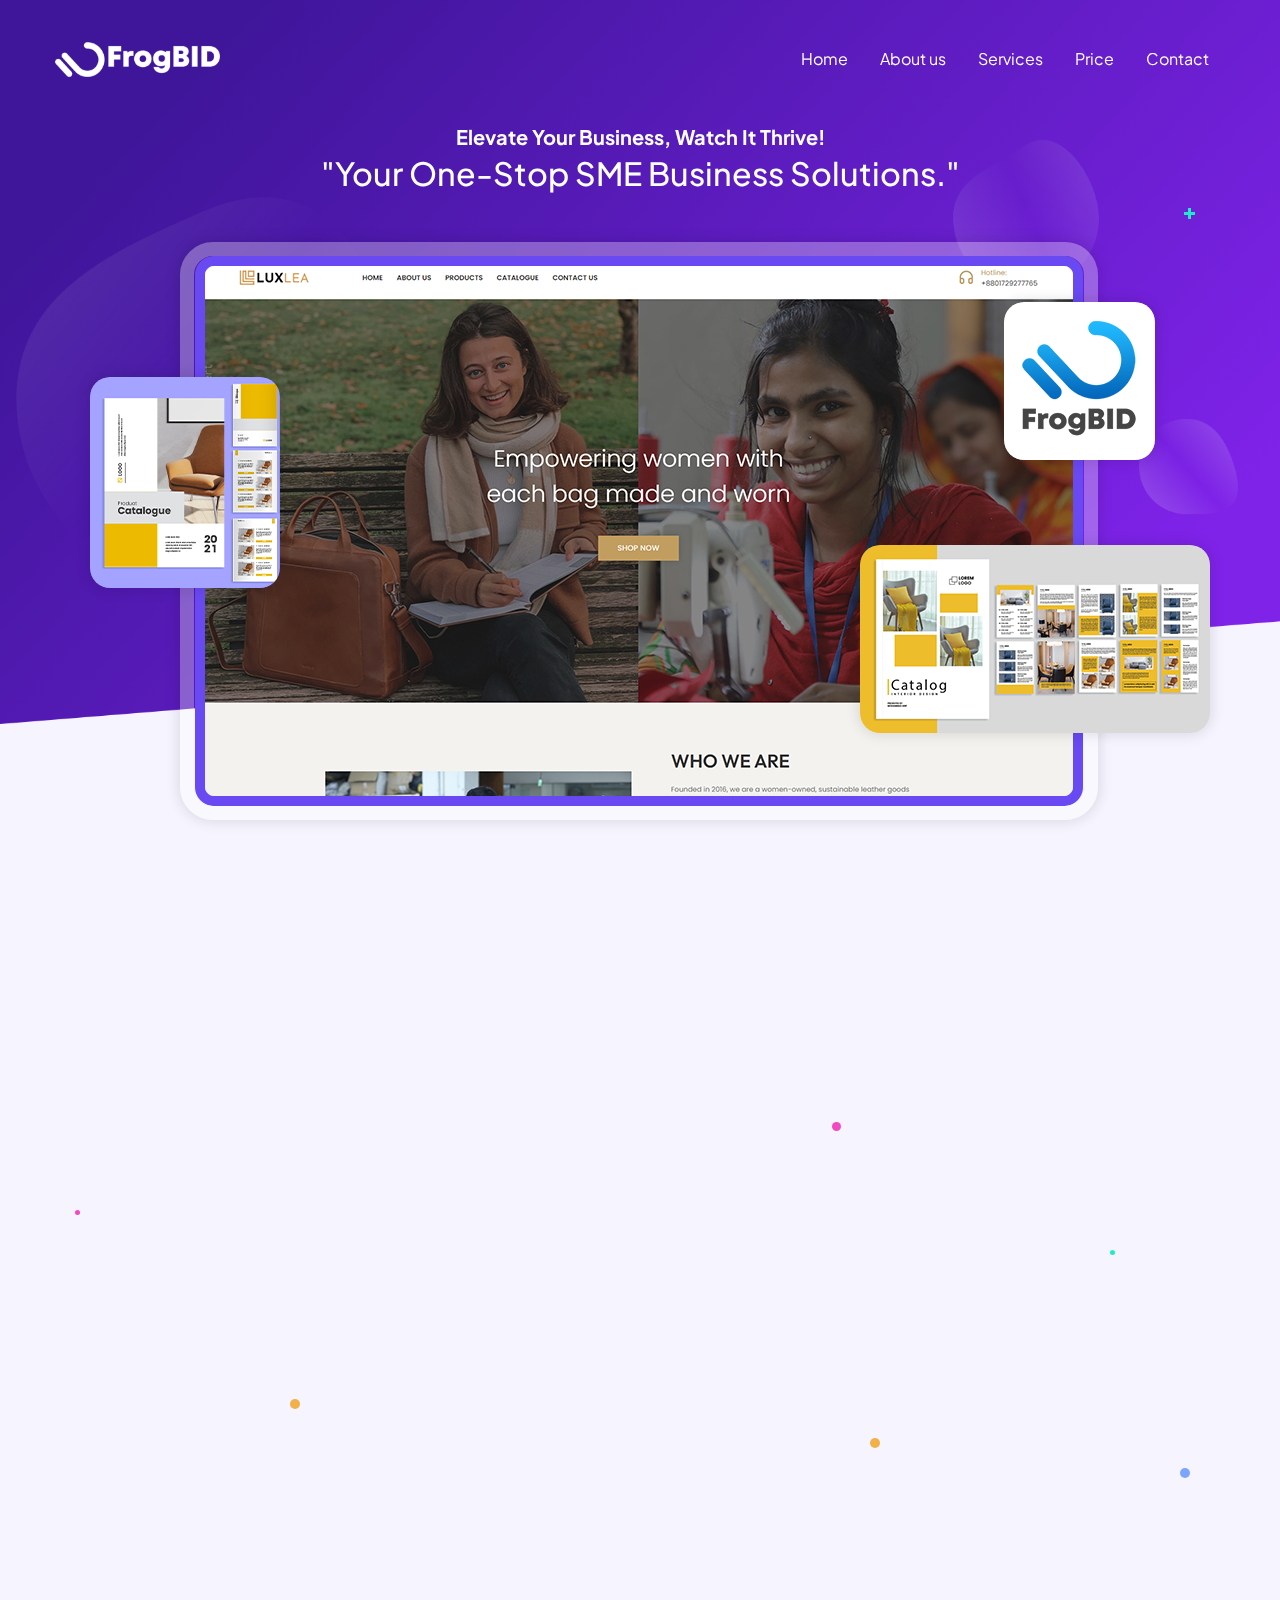
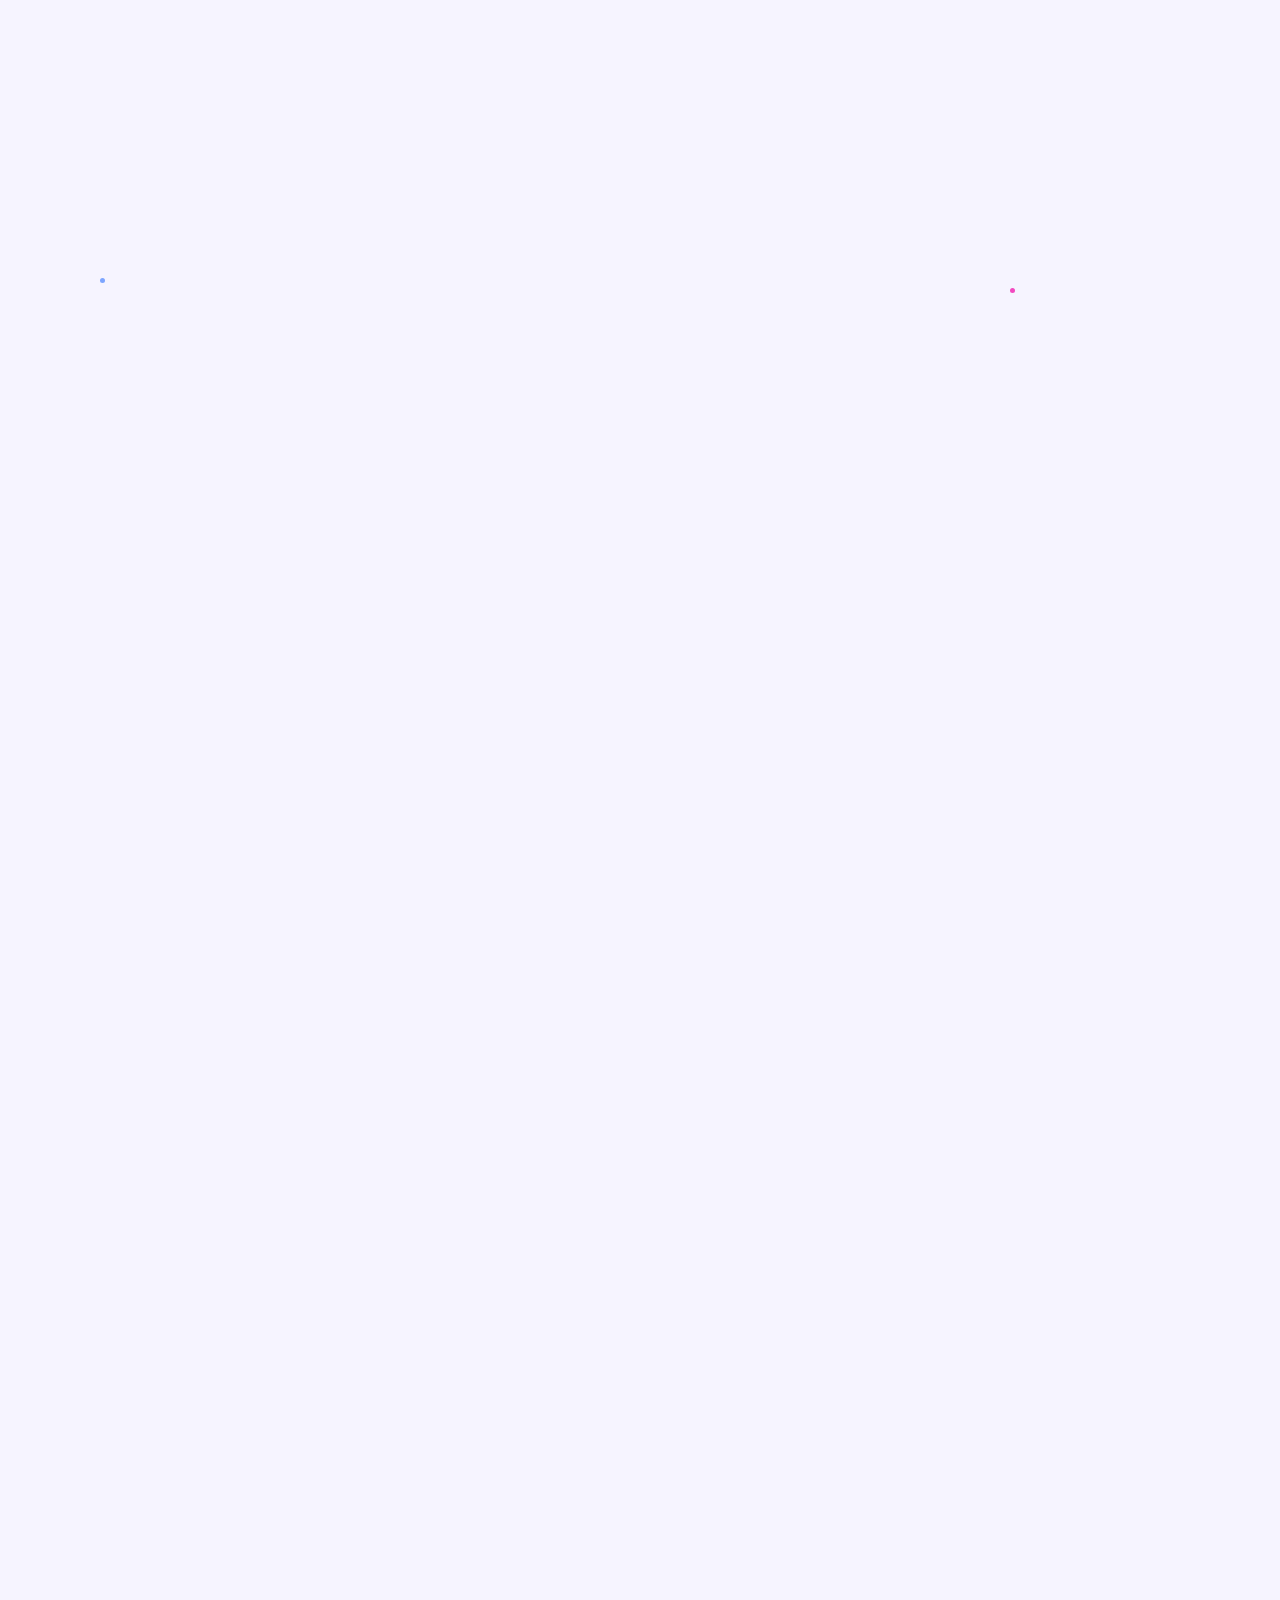
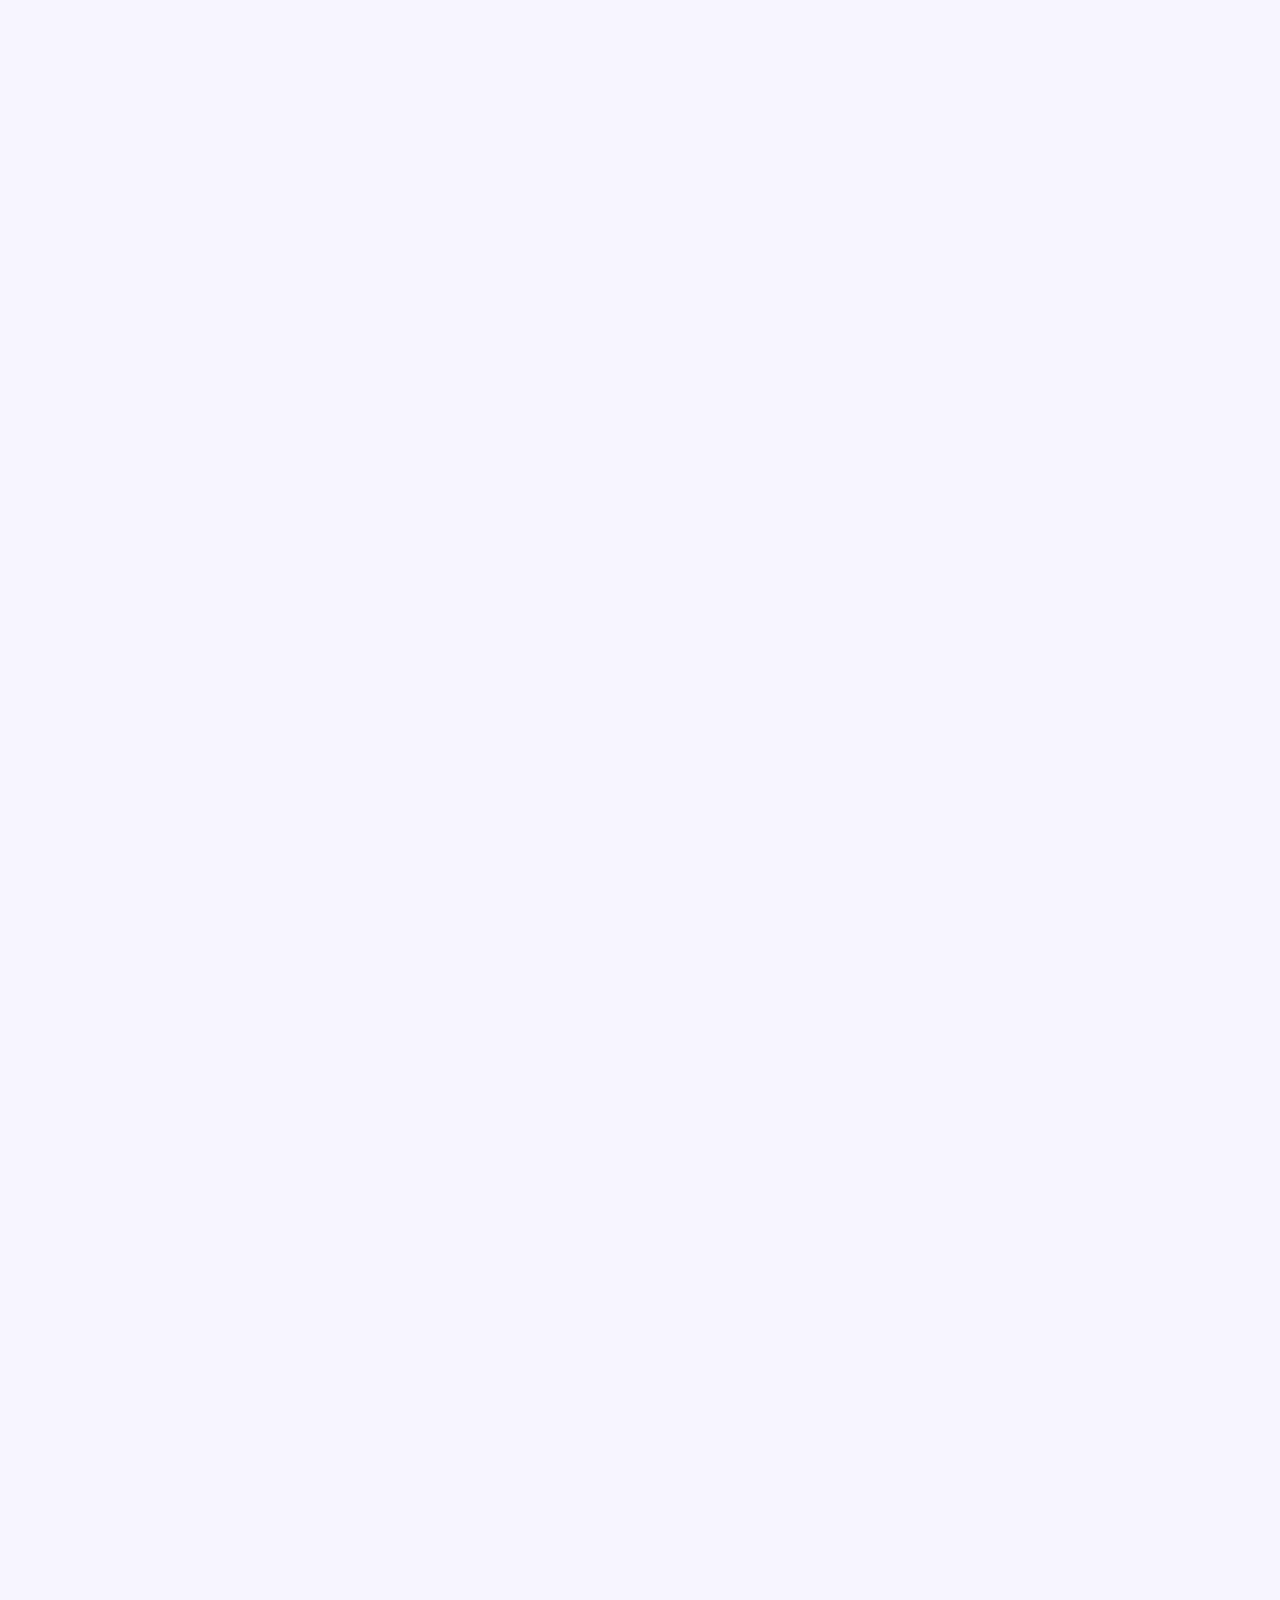
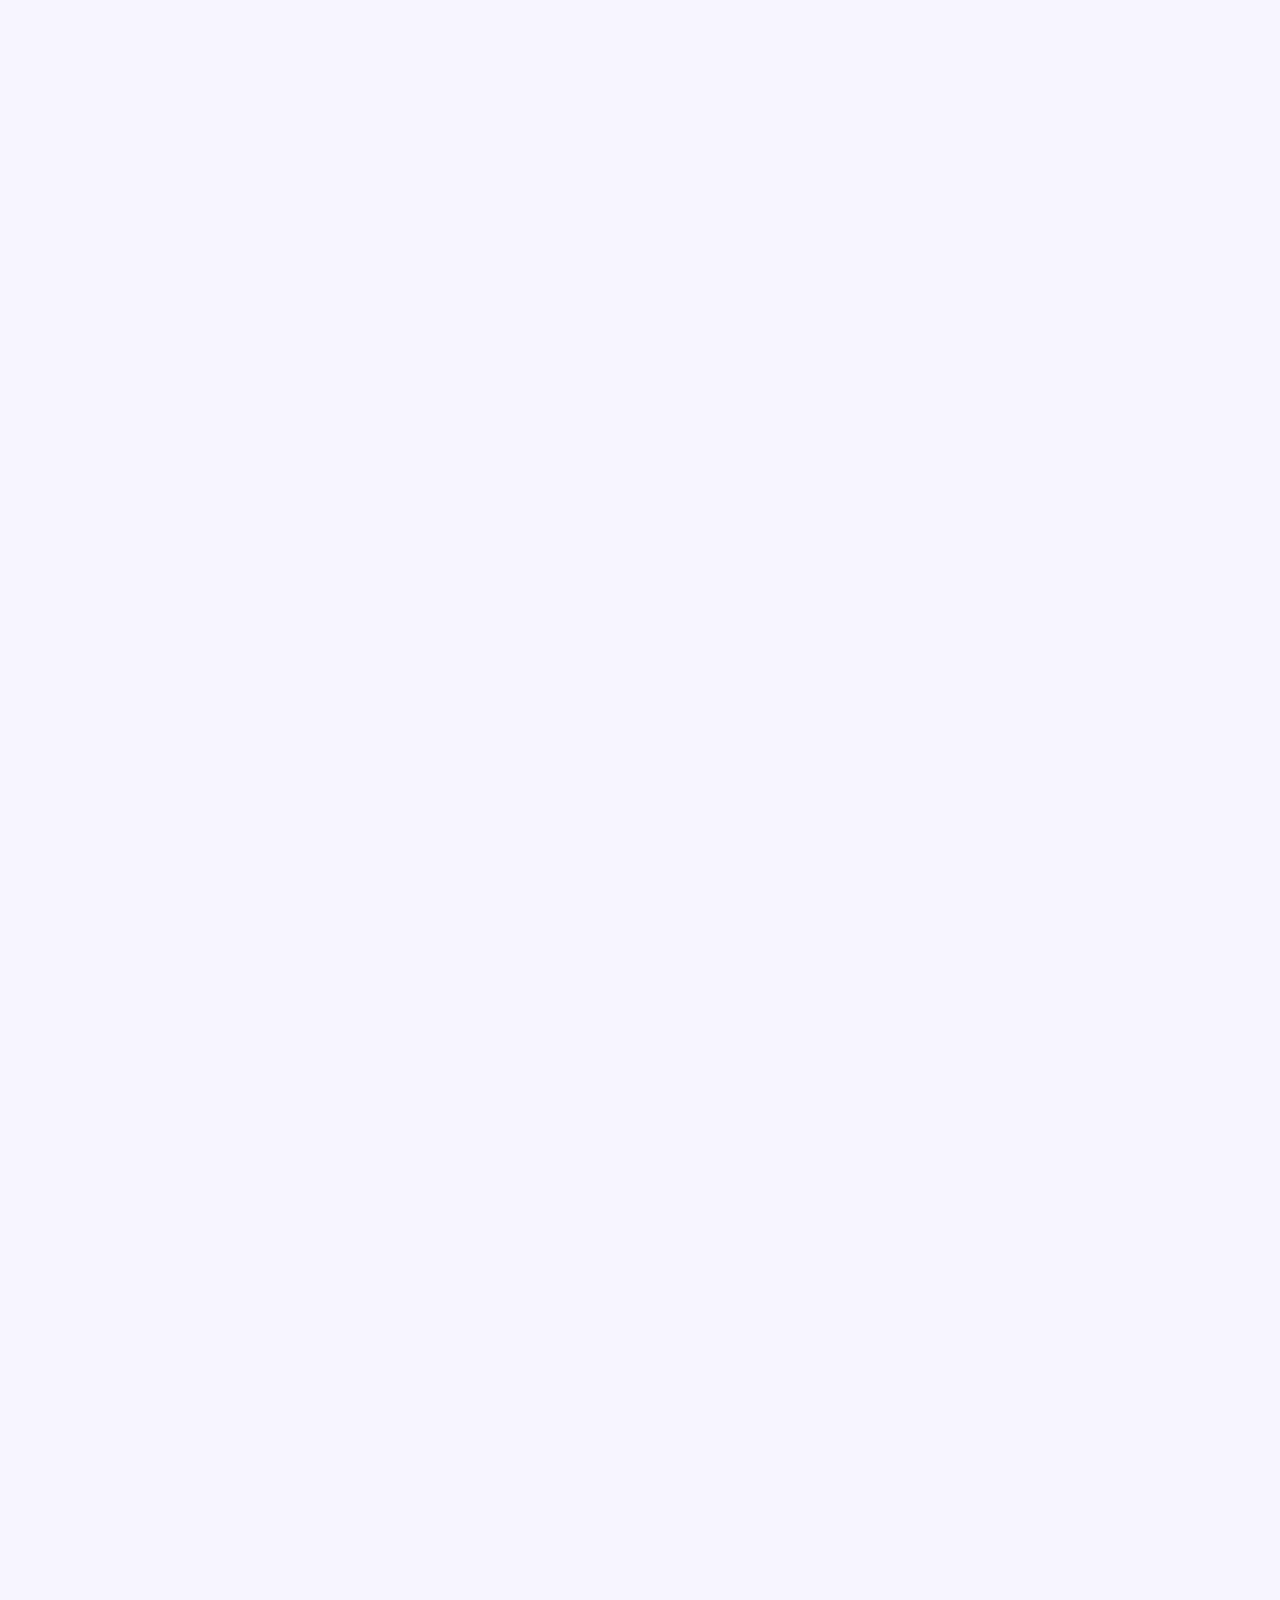
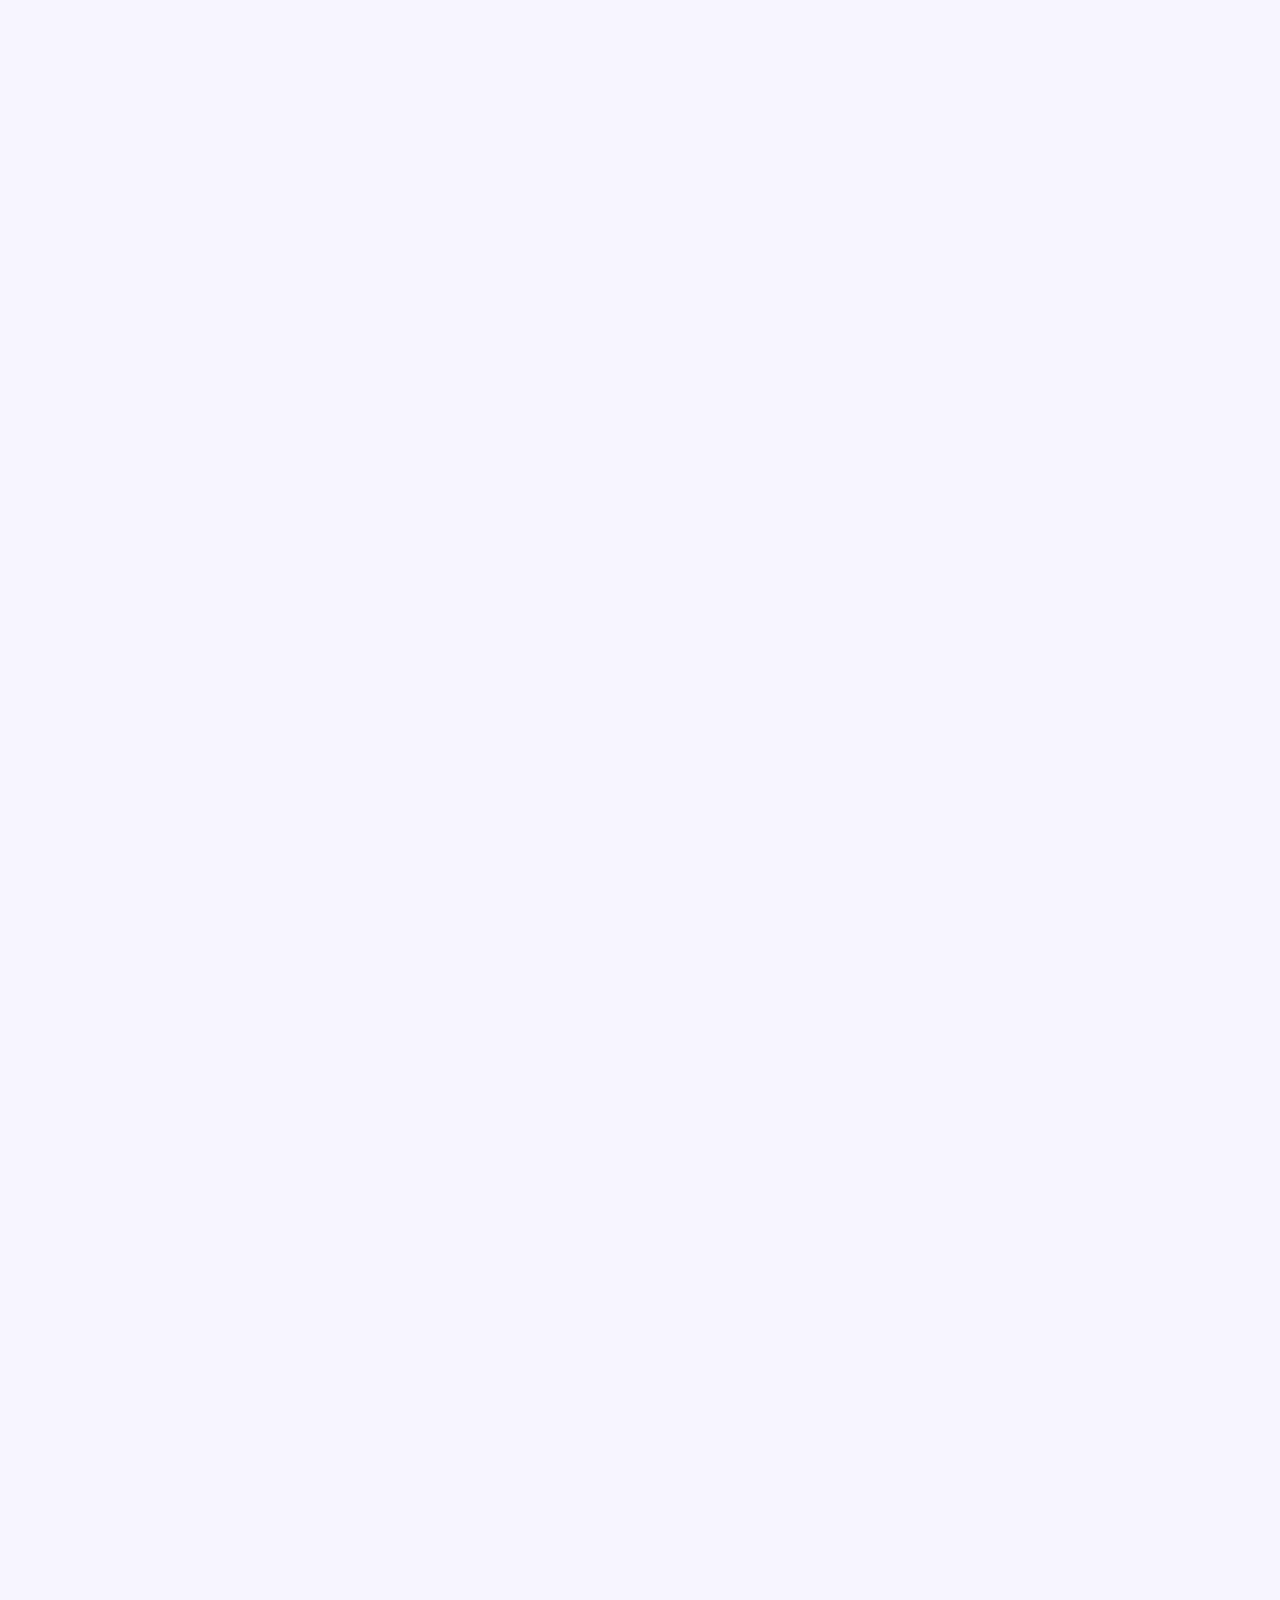
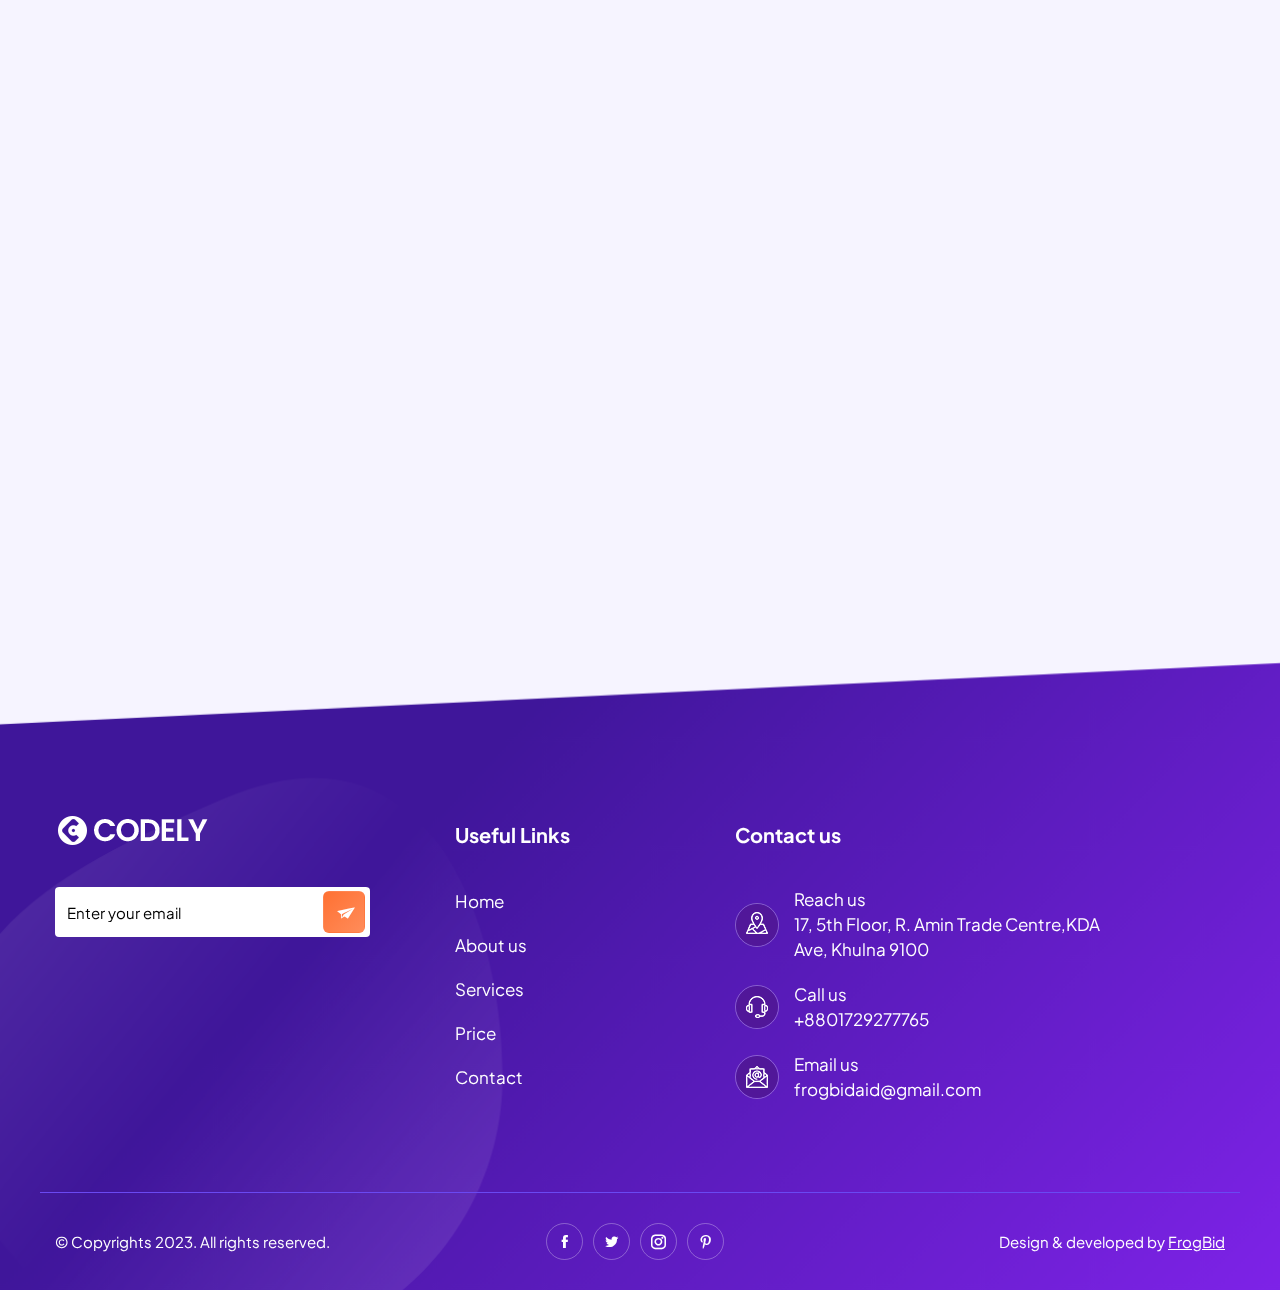
==== commit 7b4dddfd: "AKASH13" ====
--- a/index.html
+++ b/index.html
@@ -98,9 +98,8 @@
             <div class="container">
                 <div class="banner_text">
                     <div class="ban_inner_text" data-aos="fade-up" data-aos-duration="1500">
-                        <span>Connecting Continents, Delivering Opportunities:</span>
-                        <h2 class="mb-3">"Your Gateway to Seamless SME Business
-                            Solutions."</h2>
+                        <span>Elevate Your Business, Watch It Thrive!</span>
+                        <h2 class="mb-3">"Your One-Stop SME Business Solutions."</h2>
                     </div>
                 </div>
                 <div class="banner_images" data-aos="fade-up" data-aos-duration="1500">
@@ -135,10 +134,9 @@
                     <div class="col-md-6">
                         <div class="section_title" data-aos="fade-in" data-aos-duration="1500">
                             <H5>About Us</H5>
-                            <h2>Best For Your Start-Up SME Business </h2>
-                            <p>Our action plan is focused and planned. We are result oriented organization and are
-                                committed to invest in initiatives for newer expanded customer relationship. We always
-                                strive to enhance productivity and improve</p>
+                            <h2>Your go-to tech partner for SME success! </h2>
+                            <p>
+                                Welcome to FrogBID, We specialize in crafting dynamic websites, powerful e-commerce platforms, engaging product showcases, and captivating graphic designs. Elevate your business with our one-stop solutions, where creativity meets technology. Let's grow your business together in the digital age!</p>
                         </div>
                     </div>
                     <div class="col-md-6">
@@ -216,8 +214,7 @@
                     </div>
                     <div class="inner_text">
                         <h3>Website Design and Development</h3>
-                        <p>Create a stunning website to attract more customers, boost your brand's visibility, and take
-                            your business to new heights.
+                        <p>Unlock Growth with a Stunning Website! Attract more customers, and boost brand visibility with our expertly crafted website solutions for your business. Take the leap towards success and watch your business soar to new heights!
                         </p>
                     </div>
                 </div>
@@ -233,7 +230,7 @@
                     </div>
                     <div class="inner_text">
                         <h3>Graphic Design</h3>
-                        <p>Make your brand unforgettable, attract loyal customers, and stand out from the competition.
+                        <p>Ignite Your Brand with Captivating Designs! Capture attention, enhance brand appeal, and elevate your business with our meticulously crafted graphic design solutions. Take the leap towards success and experience your brand's visual identity reaching new peaks!
                         </p>
                     </div>
                 </div>
@@ -249,7 +246,7 @@
                     </div>
                     <div class="inner_text">
                         <h3>Branding</h3>
-                        <p>Keep customers happy, improve user satisfaction, and watch your sales soar.
+                        <p>Transform Your Brand with Impactful Branding! Connect with your audience, and propel your business forward with our expertly curated branding solutions. Take the leap towards success and watch your brand identity flourish to new heights!
                         </p>
                     </div>
                 </div>
@@ -305,6 +302,467 @@
         </div>
     </section>
     <!-- Analyze Section End -->
+
+    <!-- Pricing-Section -->
+    <section class="row_am pricing_section" id="pricing" data-aos="fade-in" data-aos-duration="1000">
+        <!-- container start -->
+        <div class="container">
+            <div class="section_title" data-aos="fade-up" data-aos-duration="1500" data-aos-delay="300">
+                <h2>Best plans</h2>
+                <p>Pay for what you need and how you want. We are offering both monthly and yearly packages for you.</p>
+            </div>
+            <!-- toggle button -->
+            <div class="toggle_block" data-aos="fade-up" data-aos-duration="1500">
+                <span class="month active">Monthly</span>
+                <div class="tog_block">
+                    <span class="tog_btn"></span>
+                </div>
+                <span class="years">Yearly</span>
+                <span class="offer">Upto 40% off</span>
+            </div>
+
+            <!-- pricing box  monthly start -->
+            <div class="pricing_pannel monthly_plan active" data-aos="fade-up" data-aos-duration="1500">
+                <!-- row start -->
+                <div class="row">
+                    <!-- pricing box 1 -->
+                    <div class="col-md-4">
+                        <div class="pricing_block">
+                            <div class="icon">
+                                <img src="images/new/Free-Trial-01.svg" alt="image">
+                                <div class="dot_block">
+                                    <span class="dot_anim"></span>
+                                    <span class="dot_anim"></span>
+                                    <span class="dot_anim"></span>
+                                </div>
+                            </div>
+                            <div class="pkg_name">
+                                <h3>Basic</h3>
+                                <span>BDT 3,999 Registration Fee Each Year</span>
+                            </div>
+                            <span class="price">BDT 499<span>/Month</span></span>
+                            <ul class="benifits">
+                                <li class="include">
+                                    <p><i class="icofont-check-circled"></i>Domain (1yr Registration)</p>
+                                </li>
+                                <li class="include">
+                                    <p><i class="icofont-check-circled"></i>Hosting (1yr Registration)</p>
+                                </li>
+                                <li class="include">
+                                    <p><i class="icofont-check-circled"></i>SSL (1yr Registration)</p>
+                                </li>
+                                <li class="include">
+                                    <p><i class="icofont-check-circled"></i>Home Page</p>
+                                </li>
+                                <li class="include">
+                                    <p><i class="icofont-check-circled"></i>Product Showcase</p>
+                                </li>
+                                <li class="include">
+                                    <p><i class="icofont-check-circled"></i>Mobile Responsive</p>
+                                </li>
+                                <li class="include">
+                                    <p><i class="icofont-check-circled"></i>Customizable Color</p>
+                                </li>
+                                <li class="include">
+                                    <p><i class="icofont-check-circled"></i>Social Media Link</p>
+                                </li>
+                                <li class="include">
+                                    <p><i class="icofont-check-circled"></i>Website Banners</p>
+                                </li>
+                                <li class="exclude">
+                                    <p><i class="icofont-close-circled"></i>Faq</p>
+                                </li>
+                                <li class="exclude">
+                                    <p><i class="icofont-close-circled"></i>Multipage</p>
+                                </li>
+                                <li class="exclude">
+                                    <p><i class="icofont-close-circled"></i>Category</p>
+                                </li>
+                                <li class="exclude">
+                                    <p><i class="icofont-close-circled"></i>Product Search</p>
+                                </li>
+                                <li class="exclude">
+                                    <p><i class="icofont-close-circled"></i>Product Details</p>
+                                </li>
+                                <li class="exclude">
+                                    <p><i class="icofont-close-circled"></i>Contact Submit Form</p>
+                                </li>
+                            </ul>
+                            <a href="https://smebasic-1.frogbid.com/"  target="_blank" class="btn btn_main">Demo 1</a>
+                            <a href="https://smebasic-2.frogbid.com/"  target="_blank" class="btn btn_main">Demo 2</a>
+                        </div>
+                    </div>
+
+                    <!-- pricing box 2 -->
+                    <div class="col-md-4">
+                        <div class="pricing_block highlited_block">
+                            <div class="icon">
+                                <img src="images/new/unlimited.png" alt="image">
+                                <div class="dot_block">
+                                    <span class="dot_anim"></span>
+                                    <span class="dot_anim"></span>
+                                    <span class="dot_anim"></span>
+                                </div>
+                            </div>
+                            <div class="pkg_name">
+                                <h3>Standard</h3>
+                                <span>BDT 4,999 Registration Fee Each Year</span>
+                            </div>
+                            <span class="price">BDT 749<span>/Month</span></span>
+                            <ul class="benifits">
+                                <li class="include">
+                                    <p><i class="icofont-check-circled"></i>Domain (1yr Registration)</p>
+                                </li>
+                                <li class="include">
+                                    <p><i class="icofont-check-circled"></i>Hosting (1yr Registration)</p>
+                                </li>
+                                <li class="include">
+                                    <p><i class="icofont-check-circled"></i>SSL (1yr Registration)</p>
+                                </li>
+                                <li class="include">
+                                    <p><i class="icofont-check-circled"></i>Home Page</p>
+                                </li>
+                                <li class="include">
+                                    <p><i class="icofont-check-circled"></i>Product Showcase</p>
+                                </li>
+                                <li class="include">
+                                    <p><i class="icofont-check-circled"></i>Mobile Responsive</p>
+                                </li>
+                                <li class="include">
+                                    <p><i class="icofont-check-circled"></i>Customizable Color</p>
+                                </li>
+                                <li class="include">
+                                    <p><i class="icofont-check-circled"></i>Social Media Link</p>
+                                </li>
+                                <li class="include">
+                                    <p><i class="icofont-check-circled"></i>Website Banners</p>
+                                </li>
+                                <li class="include">
+                                    <p><i class="icofont-check-circled"></i>Faq</p>
+                                </li>
+                                <li class="include">
+                                    <p><i class="icofont-check-circled"></i>Multipage</p>
+                                </li>
+                                <li class="include">
+                                    <p><i class="icofont-check-circled"></i>Category</p>
+                                </li>
+                                <li class="exclude">
+                                    <p><i class="icofont-close-circled"></i>Product Search</p>
+                                </li>
+                                <li class="exclude">
+                                    <p><i class="icofont-close-circled"></i>Product Details</p>
+                                </li>
+                                <li class="exclude">
+                                    <p><i class="icofont-close-circled"></i>Contact Submit Form</p>
+                                </li>
+                            </ul>
+                            <a href="https://smestandard-1.frogbid.com/"  target="_blank" class="btn btn_main">Demo 1</a>
+                            <a href="https://smestandard-2.frogbid.com/"  target="_blank" class="btn btn_main">Demo 2</a>
+                        </div>
+                    </div>
+
+                    <!-- pricing box 3 -->
+                    <div class="col-md-4">
+                        <div class="pricing_block">
+                            <div class="icon">
+                                <img src="images/new/Premium.svg" alt="image">
+                                <div class="dot_block">
+                                    <span class="dot_anim"></span>
+                                    <span class="dot_anim"></span>
+                                    <span class="dot_anim"></span>
+                                </div>
+                            </div>
+                            <div class="pkg_name">
+                                <h3>Premium</h3>
+                                <span>BDT 5,999 Registration Fee Each Year</span>
+                            </div>
+                            <span class="price">BDT 999<span>/Month</span></span>
+                            <ul class="benifits">
+                                <li class="include">
+                                    <p><i class="icofont-check-circled"></i>Domain (1yr Registration)</p>
+                                </li>
+                                <li class="include">
+                                    <p><i class="icofont-check-circled"></i>Hosting (1yr Registration)</p>
+                                </li>
+                                <li class="include">
+                                    <p><i class="icofont-check-circled"></i>SSL (1yr Registration)</p>
+                                </li>
+                                <li class="include">
+                                    <p><i class="icofont-check-circled"></i>Home Page</p>
+                                </li>
+                                <li class="include">
+                                    <p><i class="icofont-check-circled"></i>Product Showcase</p>
+                                </li>
+                                <li class="include">
+                                    <p><i class="icofont-check-circled"></i>Mobile Responsive</p>
+                                </li>
+                                <li class="include">
+                                    <p><i class="icofont-check-circled"></i>Customizable Color</p>
+                                </li>
+                                <li class="include">
+                                    <p><i class="icofont-check-circled"></i>Social Media Link</p>
+                                </li>
+                                <li class="include">
+                                    <p><i class="icofont-check-circled"></i>Website Banners</p>
+                                </li>
+                                <li class="include">
+                                    <p><i class="icofont-check-circled"></i>Faq</p>
+                                </li>
+                                <li class="include">
+                                    <p><i class="icofont-check-circled"></i>Multipage</p>
+                                </li>
+                                <li class="include">
+                                    <p><i class="icofont-check-circled"></i>Category</p>
+                                </li>
+                                <li class="include">
+                                    <p><i class="icofont-check-circled"></i>Product Search</p>
+                                </li>
+                                <li class="include">
+                                    <p><i class="icofont-check-circled"></i>Product Details</p>
+                                </li>
+                                <li class="include">
+                                    <p><i class="icofont-check-circled"></i>Contact Submit Form</p>
+                                </li>
+                            </ul>
+                            <a href="https://smepremium-1.frogbid.com/" target="_blank" class="btn btn_main">Demo 1</a>
+                            <a href="https://smepremium-2.frogbid.com/" target="_blank" class="btn btn_main">Demo 2</a>
+                        </div>
+                    </div>
+                </div>
+                <!-- row end -->
+            </div>
+            <!-- pricing box monthly end -->
+
+            <!-- pricing box yearly start -->
+            <div class="pricing_pannel yearly_plan" data-aos="fade-up" data-aos-duration="1500">
+                <div class="row">
+
+                    <!-- pricing box 1 -->
+                    <div class="col-md-4">
+                        <div class="pricing_block">
+                            <div class="icon">
+                                <img src="images/new/Free-Trial-01.svg" alt="image">
+                                <div class="dot_block">
+                                    <span class="dot_anim"></span>
+                                    <span class="dot_anim"></span>
+                                    <span class="dot_anim"></span>
+                                </div>
+                            </div>
+                            <div class="pkg_name">
+                                <h3>Basic</h3>
+                            </div>
+                            <span class="price">BDT 7,999<span>/Year</span></span>
+                            <ul class="benifits">
+                                <li class="include">
+                                    <p><i class="icofont-check-circled"></i>Domain (1yr Registration)</p>
+                                </li>
+                                <li class="include">
+                                    <p><i class="icofont-check-circled"></i>Hosting (1yr Registration)</p>
+                                </li>
+                                <li class="include">
+                                    <p><i class="icofont-check-circled"></i>SSL (1yr Registration)</p>
+                                </li>
+                                <li class="include">
+                                    <p><i class="icofont-check-circled"></i>Home Page</p>
+                                </li>
+                                <li class="include">
+                                    <p><i class="icofont-check-circled"></i>Product Showcase</p>
+                                </li>
+                                <li class="include">
+                                    <p><i class="icofont-check-circled"></i>Mobile Responsive</p>
+                                </li>
+                                <li class="include">
+                                    <p><i class="icofont-check-circled"></i>Customizable Color</p>
+                                </li>
+                                <li class="include">
+                                    <p><i class="icofont-check-circled"></i>Social Media Link</p>
+                                </li>
+                                <li class="include">
+                                    <p><i class="icofont-check-circled"></i>Website Banners</p>
+                                </li>
+                                <li class="exclude">
+                                    <p><i class="icofont-close-circled"></i>Faq</p>
+                                </li>
+                                <li class="exclude">
+                                    <p><i class="icofont-close-circled"></i>Multipage</p>
+                                </li>
+                                <li class="exclude">
+                                    <p><i class="icofont-close-circled"></i>Category</p>
+                                </li>
+                                <li class="exclude">
+                                    <p><i class="icofont-close-circled"></i>Product Search</p>
+                                </li>
+                                <li class="exclude">
+                                    <p><i class="icofont-close-circled"></i>Product Details</p>
+                                </li>
+                                <li class="exclude">
+                                    <p><i class="icofont-close-circled"></i>Contact Submit Form</p>
+                                </li>
+                            </ul>
+                            <a href="#" class="btn btn_main">Demo 1</a>
+                            <a href="#" class="btn btn_main">Demo 2</a>
+                        </div>
+                    </div>
+
+                    <!-- pricing box 2 -->
+                    <div class="col-md-4">
+                        <div class="pricing_block highlited_block">
+                            <div class="icon">
+                                <img src="images/new/unlimited.png" alt="image">
+                                <div class="dot_block">
+                                    <span class="dot_anim"></span>
+                                    <span class="dot_anim"></span>
+                                    <span class="dot_anim"></span>
+                                </div>
+                            </div>
+                            <div class="pkg_name">
+                                <h3>Recommended</h3>
+                            </div>
+                            <span class="price">BDT 9,999<span>/Year</span></span>
+                            <ul class="benifits">
+                                <li class="include">
+                                    <p><i class="icofont-check-circled"></i>Domain (1yr Registration)</p>
+                                </li>
+                                <li class="include">
+                                    <p><i class="icofont-check-circled"></i>Hosting (1yr Registration)</p>
+                                </li>
+                                <li class="include">
+                                    <p><i class="icofont-check-circled"></i>SSL (1yr Registration)</p>
+                                </li>
+                                <li class="include">
+                                    <p><i class="icofont-check-circled"></i>Home Page</p>
+                                </li>
+                                <li class="include">
+                                    <p><i class="icofont-check-circled"></i>Product Showcase</p>
+                                </li>
+                                <li class="include">
+                                    <p><i class="icofont-check-circled"></i>Mobile Responsive</p>
+                                </li>
+                                <li class="include">
+                                    <p><i class="icofont-check-circled"></i>Customizable Color</p>
+                                </li>
+                                <li class="include">
+                                    <p><i class="icofont-check-circled"></i>Social Media Link</p>
+                                </li>
+                                <li class="include">
+                                    <p><i class="icofont-check-circled"></i>Website Banners</p>
+                                </li>
+                                <li class="include">
+                                    <p><i class="icofont-check-circled"></i>Faq</p>
+                                </li>
+                                <li class="include">
+                                    <p><i class="icofont-check-circled"></i>Multipage</p>
+                                </li>
+                                <li class="include">
+                                    <p><i class="icofont-check-circled"></i>Category</p>
+                                </li>
+                                <li class="exclude">
+                                    <p><i class="icofont-close-circled"></i>Product Search</p>
+                                </li>
+                                <li class="exclude">
+                                    <p><i class="icofont-close-circled"></i>Product Details</p>
+                                </li>
+                                <li class="exclude">
+                                    <p><i class="icofont-close-circled"></i>Contact Submit Form</p>
+                                </li>
+                            </ul>
+                            <a href="#" class="btn btn_main">Demo 1</a>
+                            <a href="#" class="btn btn_main">Demo 2</a>
+                        </div>
+                    </div>
+
+                    <!-- pricing box 3 -->
+                    <div class="col-md-4">
+                        <div class="pricing_block">
+                            <div class="icon">
+                                <img src="images/new/Premium.svg" alt="image">
+                                <div class="dot_block">
+                                    <span class="dot_anim"></span>
+                                    <span class="dot_anim"></span>
+                                    <span class="dot_anim"></span>
+                                </div>
+                            </div>
+                            <div class="pkg_name">
+                                <h3>Premium</h3>
+                            </div>
+                            <span class="price">BDT 14,999<span>/Year</span></span>
+                            <ul class="benifits">
+                                <li class="include">
+                                    <p><i class="icofont-check-circled"></i>Domain (1yr Registration)</p>
+                                </li>
+                                <li class="include">
+                                    <p><i class="icofont-check-circled"></i>Hosting (1yr Registration)</p>
+                                </li>
+                                <li class="include">
+                                    <p><i class="icofont-check-circled"></i>SSL (1yr Registration)</p>
+                                </li>
+                                <li class="include">
+                                    <p><i class="icofont-check-circled"></i>Home Page</p>
+                                </li>
+                                <li class="include">
+                                    <p><i class="icofont-check-circled"></i>Product Showcase</p>
+                                </li>
+                                <li class="include">
+                                    <p><i class="icofont-check-circled"></i>Mobile Responsive</p>
+                                </li>
+                                <li class="include">
+                                    <p><i class="icofont-check-circled"></i>Customizable Color</p>
+                                </li>
+                                <li class="include">
+                                    <p><i class="icofont-check-circled"></i>Social Media Link</p>
+                                </li>
+                                <li class="include">
+                                    <p><i class="icofont-check-circled"></i>Website Banners</p>
+                                </li>
+                                <li class="include">
+                                    <p><i class="icofont-check-circled"></i>Faq</p>
+                                </li>
+                                <li class="include">
+                                    <p><i class="icofont-check-circled"></i>Multipage</p>
+                                </li>
+                                <li class="include">
+                                    <p><i class="icofont-check-circled"></i>Category</p>
+                                </li>
+                                <li class="include">
+                                    <p><i class="icofont-check-circled"></i>Product Search</p>
+                                </li>
+                                <li class="include">
+                                    <p><i class="icofont-check-circled"></i>Product Details</p>
+                                </li>
+                                <li class="include">
+                                    <p><i class="icofont-check-circled"></i>Contact Submit Form</p>
+                                </li>
+                            </ul>
+                            <a href="#" class="btn btn_main">Demo 1</a>
+                            <a href="#" class="btn btn_main">Demo 2</a>
+                        </div>
+                    </div>
+
+                </div>
+            </div>
+        </div>
+        <!-- container start end -->
+    </section>
+    <!-- Pricing-Section end -->
+
+
+    <!-- Need support Section Start -->
+    <section class="need_section" data-aos="fade-in" data-aos-duration="1500" data-aos-delay="100">
+        <div class="container">
+            <div class="need_block">
+                <div class="need_text">
+                    <div class="section_title">
+                        <h2>Have Custom Requirements? Contact Our Team</h2>
+                        <p><i class="icofont-clock-time"></i> Sat - Thus: 10 am to 6 pm</p>
+                    </div>
+                </div>
+                <div class="need_action">
+                    <a href="tel:8801729277765" class="btn"><i class="icofont-phone-circle"></i> +880 1729 277 765</a>
+                </div>
+            </div>
+        </div>
+    </section>
+    <!-- Need support Section End -->
 
     <!-- Collaborate Section Strat -->
     <section class="row_am collaborate_section">
@@ -358,6 +816,106 @@
 
 
     <!-- What our customer says Section Start -->
+
+
+    <!-- Trusted Section start -->
+    <!--<section class="row_am trusted_section">
+        &lt;!&ndash; container start &ndash;&gt;
+        <div class="container">
+            <div class="section_title" data-aos="fade-up" data-aos-duration="1500" data-aos-delay="100">
+                <h2>Trusted by <span>30+</span> companies</h2>
+            </div>
+            &lt;!&ndash; logos slider start &ndash;&gt;
+            <div class="company_logos" data-aos="fade-up" data-aos-duration="1500" data-aos-delay="100">
+                <div id="company_slider" class="owl-carousel owl-theme">
+                    <div class="item">
+                        <div class="logo">
+                            <img src="images/paypal.png" alt="image">
+                        </div>
+                    </div>
+                    <div class="item">
+                        <div class="logo">
+                            <img src="images/spoty.png" alt="image">
+                        </div>
+                    </div>
+                    <div class="item">
+                        <div class="logo">
+                            <img src="images/shopboat.png" alt="image">
+                        </div>
+                    </div>
+                    <div class="item">
+                        <div class="logo">
+                            <img src="images/slack.png" alt="image">
+                        </div>
+                    </div>
+                    <div class="item">
+                        <div class="logo">
+                            <img src="images/envato.png" alt="image">
+                        </div>
+                    </div>
+                    <div class="item">
+                        <div class="logo">
+                            <img src="images/paypal.png" alt="image">
+                        </div>
+                    </div>
+                    <div class="item">
+                        <div class="logo">
+                            <img src="images/spoty.png" alt="image">
+                        </div>
+                    </div>
+                    <div class="item">
+                        <div class="logo">
+                            <img src="images/shopboat.png" alt="image">
+                        </div>
+                    </div>
+                </div>
+            </div>
+            &lt;!&ndash; logos slider end &ndash;&gt;
+        </div>
+        &lt;!&ndash; container end &ndash;&gt;
+    </section>-->
+    <!-- Trusted Section ends -->
+
+
+
+
+    <!-- Interface overview-Section start -->
+    <section class="row_am interface_section">
+        <div class="section_title" data-aos="fade-up" data-aos-duration="1500" data-aos-delay="300">
+            <h2>Our Previous Works</h2>
+        </div>
+        <!-- screen slider start -->
+        <div class="screen_slider" data-aos="fade-in" data-aos-duration="1500" data-aos-delay="100">
+            <div id="screen_slider" class="owl-carousel owl-theme">
+                <div class="item">
+                    <div class="screen_frame_img">
+                        <img src="images/new/Interface-overview-02.jpg" alt="image">
+                        <h3 class="caption">Company Portfolio</h3>
+                    </div>
+                </div>
+                <div class="item">
+                    <div class="screen_frame_img">
+                        <img src="images/new/Interface-overview-03.jpg" alt="image">
+                        <h3 class="caption">Company Portfolio</h3>
+                    </div>
+                </div>
+                <div class="item">
+                    <div class="screen_frame_img">
+                        <img src="images/new/Interface-overview-05.jpg" alt="image">
+                        <h3 class="caption">Product Showcase</h3>
+                    </div>
+                </div>
+                <div class="item">
+                    <div class="screen_frame_img">
+                        <img src="images/new/Interface-overview-06.jpg" alt="image">
+                        <h3 class="caption">Product Showcase</h3>
+                    </div>
+                </div>
+            </div>
+        </div>
+        <!-- screen slider end -->
+    </section>
+    <!-- Interface overview-Section end -->
     <section class="customer_section">
         <div class="coustomer_block" data-aos="fade-up" data-aos-duration="1000">
             <div class="section_title" data-aos="fade-in" data-aos-duration="1000">
@@ -393,562 +951,6 @@
             </div>
         </div>
     </section>
-
-    <!-- Trusted Section start -->
-    <!--<section class="row_am trusted_section">
-        &lt;!&ndash; container start &ndash;&gt;
-        <div class="container">
-            <div class="section_title" data-aos="fade-up" data-aos-duration="1500" data-aos-delay="100">
-                <h2>Trusted by <span>30+</span> companies</h2>
-            </div>
-            &lt;!&ndash; logos slider start &ndash;&gt;
-            <div class="company_logos" data-aos="fade-up" data-aos-duration="1500" data-aos-delay="100">
-                <div id="company_slider" class="owl-carousel owl-theme">
-                    <div class="item">
-                        <div class="logo">
-                            <img src="images/paypal.png" alt="image">
-                        </div>
-                    </div>
-                    <div class="item">
-                        <div class="logo">
-                            <img src="images/spoty.png" alt="image">
-                        </div>
-                    </div>
-                    <div class="item">
-                        <div class="logo">
-                            <img src="images/shopboat.png" alt="image">
-                        </div>
-                    </div>
-                    <div class="item">
-                        <div class="logo">
-                            <img src="images/slack.png" alt="image">
-                        </div>
-                    </div>
-                    <div class="item">
-                        <div class="logo">
-                            <img src="images/envato.png" alt="image">
-                        </div>
-                    </div>
-                    <div class="item">
-                        <div class="logo">
-                            <img src="images/paypal.png" alt="image">
-                        </div>
-                    </div>
-                    <div class="item">
-                        <div class="logo">
-                            <img src="images/spoty.png" alt="image">
-                        </div>
-                    </div>
-                    <div class="item">
-                        <div class="logo">
-                            <img src="images/shopboat.png" alt="image">
-                        </div>
-                    </div>
-                </div>
-            </div>
-            &lt;!&ndash; logos slider end &ndash;&gt;
-        </div>
-        &lt;!&ndash; container end &ndash;&gt;
-    </section>-->
-    <!-- Trusted Section ends -->
-
-    <!-- Pricing-Section -->
-    <section class="row_am pricing_section" id="pricing" data-aos="fade-in" data-aos-duration="1000">
-        <!-- container start -->
-        <div class="container">
-            <div class="section_title" data-aos="fade-up" data-aos-duration="1500" data-aos-delay="300">
-                <h2>Best plans</h2>
-                <p>Pay for what you need and how you want. We are offering both monthly and yearly packages for you.</p>
-            </div>
-            <!-- toggle button -->
-            <div class="toggle_block" data-aos="fade-up" data-aos-duration="1500">
-                <span class="month active">Monthly</span>
-                <div class="tog_block">
-                    <span class="tog_btn"></span>
-                </div>
-                <span class="years">Yearly</span>
-                <span class="offer">Upto 40% off</span>
-            </div>
-
-            <!-- pricing box  monthly start -->
-            <div class="pricing_pannel monthly_plan active" data-aos="fade-up" data-aos-duration="1500">
-                <!-- row start -->
-                <div class="row">
-                    <!-- pricing box 1 -->
-                    <div class="col-md-4">
-                        <div class="pricing_block">
-                            <div class="icon">
-                                <img src="images/new/Free-Trial-01.svg" alt="image">
-                                <div class="dot_block">
-                                    <span class="dot_anim"></span>
-                                    <span class="dot_anim"></span>
-                                    <span class="dot_anim"></span>
-                                </div>
-                            </div>
-                            <div class="pkg_name">
-                                <h3>Basic</h3>
-                                <span>BDT 3,999 Registration Fee Each Year</span>
-                            </div>
-                            <span class="price">BDT 499<span>/Month</span></span>
-                            <ul class="benifits">
-                                <li class="include">
-                                    <p><i class="icofont-check-circled"></i>Domain (1yr Registration)</p>
-                                </li>
-                                <li class="include">
-                                    <p><i class="icofont-check-circled"></i>Hosting (1yr Registration)</p>
-                                </li>
-                                <li class="include">
-                                    <p><i class="icofont-check-circled"></i>SSL (1yr Registration)</p>
-                                </li>
-                                <li class="include">
-                                    <p><i class="icofont-check-circled"></i>Home Page</p>
-                                </li>
-                                <li class="include">
-                                    <p><i class="icofont-check-circled"></i>Product Showcase</p>
-                                </li>
-                                <li class="include">
-                                    <p><i class="icofont-check-circled"></i>Mobile Responsive</p>
-                                </li>
-                                <li class="include">
-                                    <p><i class="icofont-check-circled"></i>Customizable Color</p>
-                                </li>
-                                <li class="include">
-                                    <p><i class="icofont-check-circled"></i>Social Media Link</p>
-                                </li>
-                                <li class="include">
-                                    <p><i class="icofont-check-circled"></i>Website Banners</p>
-                                </li>
-                                <li class="exclude">
-                                    <p><i class="icofont-close-circled"></i>Faq</p>
-                                </li>
-                                <li class="exclude">
-                                    <p><i class="icofont-close-circled"></i>Multipage</p>
-                                </li>
-                                <li class="exclude">
-                                    <p><i class="icofont-close-circled"></i>Category</p>
-                                </li>
-                                <li class="exclude">
-                                    <p><i class="icofont-close-circled"></i>Product Search</p>
-                                </li>
-                                <li class="exclude">
-                                    <p><i class="icofont-close-circled"></i>Product Details</p>
-                                </li>
-                                <li class="exclude">
-                                    <p><i class="icofont-close-circled"></i>Contact Submit Form</p>
-                                </li>
-                            </ul>
-                            <a href="#" class="btn btn_main">Demo 1</a>
-                            <a href="#" class="btn btn_main">Demo 2</a>
-                        </div>
-                    </div>
-
-                    <!-- pricing box 2 -->
-                    <div class="col-md-4">
-                        <div class="pricing_block highlited_block">
-                            <div class="icon">
-                                <img src="images/new/unlimited.png" alt="image">
-                                <div class="dot_block">
-                                    <span class="dot_anim"></span>
-                                    <span class="dot_anim"></span>
-                                    <span class="dot_anim"></span>
-                                </div>
-                            </div>
-                            <div class="pkg_name">
-                                <h3>Recommended</h3>
-                                <span>BDT 4,999 Registration Fee Each Year</span>
-                            </div>
-                            <span class="price">BDT 749<span>/Month</span></span>
-                            <ul class="benifits">
-                                <li class="include">
-                                    <p><i class="icofont-check-circled"></i>Domain (1yr Registration)</p>
-                                </li>
-                                <li class="include">
-                                    <p><i class="icofont-check-circled"></i>Hosting (1yr Registration)</p>
-                                </li>
-                                <li class="include">
-                                    <p><i class="icofont-check-circled"></i>SSL (1yr Registration)</p>
-                                </li>
-                                <li class="include">
-                                    <p><i class="icofont-check-circled"></i>Home Page</p>
-                                </li>
-                                <li class="include">
-                                    <p><i class="icofont-check-circled"></i>Product Showcase</p>
-                                </li>
-                                <li class="include">
-                                    <p><i class="icofont-check-circled"></i>Mobile Responsive</p>
-                                </li>
-                                <li class="include">
-                                    <p><i class="icofont-check-circled"></i>Customizable Color</p>
-                                </li>
-                                <li class="include">
-                                    <p><i class="icofont-check-circled"></i>Social Media Link</p>
-                                </li>
-                                <li class="include">
-                                    <p><i class="icofont-check-circled"></i>Website Banners</p>
-                                </li>
-                                <li class="include">
-                                    <p><i class="icofont-check-circled"></i>Faq</p>
-                                </li>
-                                <li class="include">
-                                    <p><i class="icofont-check-circled"></i>Multipage</p>
-                                </li>
-                                <li class="include">
-                                    <p><i class="icofont-check-circled"></i>Category</p>
-                                </li>
-                                <li class="exclude">
-                                    <p><i class="icofont-close-circled"></i>Product Search</p>
-                                </li>
-                                <li class="exclude">
-                                    <p><i class="icofont-close-circled"></i>Product Details</p>
-                                </li>
-                                <li class="exclude">
-                                    <p><i class="icofont-close-circled"></i>Contact Submit Form</p>
-                                </li>
-                            </ul>
-                            <a href="#" class="btn btn_main">Demo 1</a>
-                            <a href="#" class="btn btn_main">Demo 2</a>
-                        </div>
-                    </div>
-
-                    <!-- pricing box 3 -->
-                    <div class="col-md-4">
-                        <div class="pricing_block">
-                            <div class="icon">
-                                <img src="images/new/Premium.svg" alt="image">
-                                <div class="dot_block">
-                                    <span class="dot_anim"></span>
-                                    <span class="dot_anim"></span>
-                                    <span class="dot_anim"></span>
-                                </div>
-                            </div>
-                            <div class="pkg_name">
-                                <h3>Premium</h3>
-                                <span>BDT 5,999 Registration Fee Each Year</span>
-                            </div>
-                            <span class="price">BDT 999<span>/Month</span></span>
-                            <ul class="benifits">
-                                <li class="include">
-                                    <p><i class="icofont-check-circled"></i>Domain (1yr Registration)</p>
-                                </li>
-                                <li class="include">
-                                    <p><i class="icofont-check-circled"></i>Hosting (1yr Registration)</p>
-                                </li>
-                                <li class="include">
-                                    <p><i class="icofont-check-circled"></i>SSL (1yr Registration)</p>
-                                </li>
-                                <li class="include">
-                                    <p><i class="icofont-check-circled"></i>Home Page</p>
-                                </li>
-                                <li class="include">
-                                    <p><i class="icofont-check-circled"></i>Product Showcase</p>
-                                </li>
-                                <li class="include">
-                                    <p><i class="icofont-check-circled"></i>Mobile Responsive</p>
-                                </li>
-                                <li class="include">
-                                    <p><i class="icofont-check-circled"></i>Customizable Color</p>
-                                </li>
-                                <li class="include">
-                                    <p><i class="icofont-check-circled"></i>Social Media Link</p>
-                                </li>
-                                <li class="include">
-                                    <p><i class="icofont-check-circled"></i>Website Banners</p>
-                                </li>
-                                <li class="include">
-                                    <p><i class="icofont-check-circled"></i>Faq</p>
-                                </li>
-                                <li class="include">
-                                    <p><i class="icofont-check-circled"></i>Multipage</p>
-                                </li>
-                                <li class="include">
-                                    <p><i class="icofont-check-circled"></i>Category</p>
-                                </li>
-                                <li class="include">
-                                    <p><i class="icofont-check-circled"></i>Product Search</p>
-                                </li>
-                                <li class="include">
-                                    <p><i class="icofont-check-circled"></i>Product Details</p>
-                                </li>
-                                <li class="include">
-                                    <p><i class="icofont-check-circled"></i>Contact Submit Form</p>
-                                </li>
-                            </ul>
-                            <a href="#" class="btn btn_main">Demo 1</a>
-                            <a href="#" class="btn btn_main">Demo 2</a>
-                        </div>
-                    </div>
-                </div>
-                <!-- row end -->
-            </div>
-            <!-- pricing box monthly end -->
-
-            <!-- pricing box yearly start -->
-            <div class="pricing_pannel yearly_plan" data-aos="fade-up" data-aos-duration="1500">
-                <div class="row">
-
-                    <!-- pricing box 1 -->
-                    <div class="col-md-4">
-                        <div class="pricing_block">
-                            <div class="icon">
-                                <img src="images/new/Free-Trial-01.svg" alt="image">
-                                <div class="dot_block">
-                                    <span class="dot_anim"></span>
-                                    <span class="dot_anim"></span>
-                                    <span class="dot_anim"></span>
-                                </div>
-                            </div>
-                            <div class="pkg_name">
-                                <h3>Basic</h3>
-                            </div>
-                            <span class="price">BDT 7,999<span>/Year</span></span>
-                            <ul class="benifits">
-                                <li class="include">
-                                    <p><i class="icofont-check-circled"></i>Domain (1yr Registration)</p>
-                                </li>
-                                <li class="include">
-                                    <p><i class="icofont-check-circled"></i>Hosting (1yr Registration)</p>
-                                </li>
-                                <li class="include">
-                                    <p><i class="icofont-check-circled"></i>SSL (1yr Registration)</p>
-                                </li>
-                                <li class="include">
-                                    <p><i class="icofont-check-circled"></i>Home Page</p>
-                                </li>
-                                <li class="include">
-                                    <p><i class="icofont-check-circled"></i>Product Showcase</p>
-                                </li>
-                                <li class="include">
-                                    <p><i class="icofont-check-circled"></i>Mobile Responsive</p>
-                                </li>
-                                <li class="include">
-                                    <p><i class="icofont-check-circled"></i>Customizable Color</p>
-                                </li>
-                                <li class="include">
-                                    <p><i class="icofont-check-circled"></i>Social Media Link</p>
-                                </li>
-                                <li class="include">
-                                    <p><i class="icofont-check-circled"></i>Website Banners</p>
-                                </li>
-                                <li class="exclude">
-                                    <p><i class="icofont-close-circled"></i>Faq</p>
-                                </li>
-                                <li class="exclude">
-                                    <p><i class="icofont-close-circled"></i>Multipage</p>
-                                </li>
-                                <li class="exclude">
-                                    <p><i class="icofont-close-circled"></i>Category</p>
-                                </li>
-                                <li class="exclude">
-                                    <p><i class="icofont-close-circled"></i>Product Search</p>
-                                </li>
-                                <li class="exclude">
-                                    <p><i class="icofont-close-circled"></i>Product Details</p>
-                                </li>
-                                <li class="exclude">
-                                    <p><i class="icofont-close-circled"></i>Contact Submit Form</p>
-                                </li>
-                            </ul>
-                            <a href="#" class="btn btn_main">Demo 1</a>
-                            <a href="#" class="btn btn_main">Demo 2</a>
-                        </div>
-                    </div>
-
-                    <!-- pricing box 2 -->
-                    <div class="col-md-4">
-                        <div class="pricing_block highlited_block">
-                            <div class="icon">
-                                <img src="images/new/unlimited.png" alt="image">
-                                <div class="dot_block">
-                                    <span class="dot_anim"></span>
-                                    <span class="dot_anim"></span>
-                                    <span class="dot_anim"></span>
-                                </div>
-                            </div>
-                            <div class="pkg_name">
-                                <h3>Recommended</h3>
-                            </div>
-                            <span class="price">BDT 9,999<span>/Year</span></span>
-                            <ul class="benifits">
-                                <li class="include">
-                                    <p><i class="icofont-check-circled"></i>Domain (1yr Registration)</p>
-                                </li>
-                                <li class="include">
-                                    <p><i class="icofont-check-circled"></i>Hosting (1yr Registration)</p>
-                                </li>
-                                <li class="include">
-                                    <p><i class="icofont-check-circled"></i>SSL (1yr Registration)</p>
-                                </li>
-                                <li class="include">
-                                    <p><i class="icofont-check-circled"></i>Home Page</p>
-                                </li>
-                                <li class="include">
-                                    <p><i class="icofont-check-circled"></i>Product Showcase</p>
-                                </li>
-                                <li class="include">
-                                    <p><i class="icofont-check-circled"></i>Mobile Responsive</p>
-                                </li>
-                                <li class="include">
-                                    <p><i class="icofont-check-circled"></i>Customizable Color</p>
-                                </li>
-                                <li class="include">
-                                    <p><i class="icofont-check-circled"></i>Social Media Link</p>
-                                </li>
-                                <li class="include">
-                                    <p><i class="icofont-check-circled"></i>Website Banners</p>
-                                </li>
-                                <li class="include">
-                                    <p><i class="icofont-check-circled"></i>Faq</p>
-                                </li>
-                                <li class="include">
-                                    <p><i class="icofont-check-circled"></i>Multipage</p>
-                                </li>
-                                <li class="include">
-                                    <p><i class="icofont-check-circled"></i>Category</p>
-                                </li>
-                                <li class="exclude">
-                                    <p><i class="icofont-close-circled"></i>Product Search</p>
-                                </li>
-                                <li class="exclude">
-                                    <p><i class="icofont-close-circled"></i>Product Details</p>
-                                </li>
-                                <li class="exclude">
-                                    <p><i class="icofont-close-circled"></i>Contact Submit Form</p>
-                                </li>
-                            </ul>
-                            <a href="#" class="btn btn_main">Demo 1</a>
-                            <a href="#" class="btn btn_main">Demo 2</a>
-                        </div>
-                    </div>
-
-                    <!-- pricing box 3 -->
-                    <div class="col-md-4">
-                        <div class="pricing_block">
-                            <div class="icon">
-                                <img src="images/new/Premium.svg" alt="image">
-                                <div class="dot_block">
-                                    <span class="dot_anim"></span>
-                                    <span class="dot_anim"></span>
-                                    <span class="dot_anim"></span>
-                                </div>
-                            </div>
-                            <div class="pkg_name">
-                                <h3>Premium</h3>
-                            </div>
-                            <span class="price">BDT 14,999<span>/Year</span></span>
-                            <ul class="benifits">
-                                <li class="include">
-                                    <p><i class="icofont-check-circled"></i>Domain (1yr Registration)</p>
-                                </li>
-                                <li class="include">
-                                    <p><i class="icofont-check-circled"></i>Hosting (1yr Registration)</p>
-                                </li>
-                                <li class="include">
-                                    <p><i class="icofont-check-circled"></i>SSL (1yr Registration)</p>
-                                </li>
-                                <li class="include">
-                                    <p><i class="icofont-check-circled"></i>Home Page</p>
-                                </li>
-                                <li class="include">
-                                    <p><i class="icofont-check-circled"></i>Product Showcase</p>
-                                </li>
-                                <li class="include">
-                                    <p><i class="icofont-check-circled"></i>Mobile Responsive</p>
-                                </li>
-                                <li class="include">
-                                    <p><i class="icofont-check-circled"></i>Customizable Color</p>
-                                </li>
-                                <li class="include">
-                                    <p><i class="icofont-check-circled"></i>Social Media Link</p>
-                                </li>
-                                <li class="include">
-                                    <p><i class="icofont-check-circled"></i>Website Banners</p>
-                                </li>
-                                <li class="include">
-                                    <p><i class="icofont-check-circled"></i>Faq</p>
-                                </li>
-                                <li class="include">
-                                    <p><i class="icofont-check-circled"></i>Multipage</p>
-                                </li>
-                                <li class="include">
-                                    <p><i class="icofont-check-circled"></i>Category</p>
-                                </li>
-                                <li class="include">
-                                    <p><i class="icofont-check-circled"></i>Product Search</p>
-                                </li>
-                                <li class="include">
-                                    <p><i class="icofont-check-circled"></i>Product Details</p>
-                                </li>
-                                <li class="include">
-                                    <p><i class="icofont-check-circled"></i>Contact Submit Form</p>
-                                </li>
-                            </ul>
-                            <a href="#" class="btn btn_main">Demo 1</a>
-                            <a href="#" class="btn btn_main">Demo 2</a>
-                        </div>
-                    </div>
-
-                </div>
-            </div>
-        </div>
-        <!-- container start end -->
-    </section>
-    <!-- Pricing-Section end -->
-
-    <!-- Need support Section Start -->
-    <section class="need_section" data-aos="fade-in" data-aos-duration="1500" data-aos-delay="100">
-        <div class="container">
-            <div class="need_block">
-                <div class="need_text">
-                    <div class="section_title">
-                        <h2>Have Custom Requirements? Contact Our Team</h2>
-                        <p><i class="icofont-clock-time"></i> Sat - Thus: 10 am to 6 pm</p>
-                    </div>
-                </div>
-                <div class="need_action">
-                    <a href="tel:8801729277765" class="btn"><i class="icofont-phone-circle"></i> +880 1729 277 765</a>
-                </div>
-            </div>
-        </div>
-    </section>
-    <!-- Need support Section End -->
-
-    <!-- Interface overview-Section start -->
-    <section class="row_am interface_section">
-        <div class="section_title" data-aos="fade-up" data-aos-duration="1500" data-aos-delay="300">
-            <h2>Our Previous Works</h2>
-        </div>
-        <!-- screen slider start -->
-        <div class="screen_slider" data-aos="fade-in" data-aos-duration="1500" data-aos-delay="100">
-            <div id="screen_slider" class="owl-carousel owl-theme">
-                <div class="item">
-                    <div class="screen_frame_img">
-                        <img src="images/new/Interface-overview-02.jpg" alt="image">
-                        <h3 class="caption">Company Portfolio</h3>
-                    </div>
-                </div>
-                <div class="item">
-                    <div class="screen_frame_img">
-                        <img src="images/new/Interface-overview-03.jpg" alt="image">
-                        <h3 class="caption">Company Portfolio</h3>
-                    </div>
-                </div>
-                <div class="item">
-                    <div class="screen_frame_img">
-                        <img src="images/new/Interface-overview-05.jpg" alt="image">
-                        <h3 class="caption">Product Showcase</h3>
-                    </div>
-                </div>
-                <div class="item">
-                    <div class="screen_frame_img">
-                        <img src="images/new/Interface-overview-06.jpg" alt="image">
-                        <h3 class="caption">Product Showcase</h3>
-                    </div>
-                </div>
-            </div>
-        </div>
-        <!-- screen slider end -->
-    </section>
-    <!-- Interface overview-Section end -->
 
 
     <!-- FAQ-Section start -->
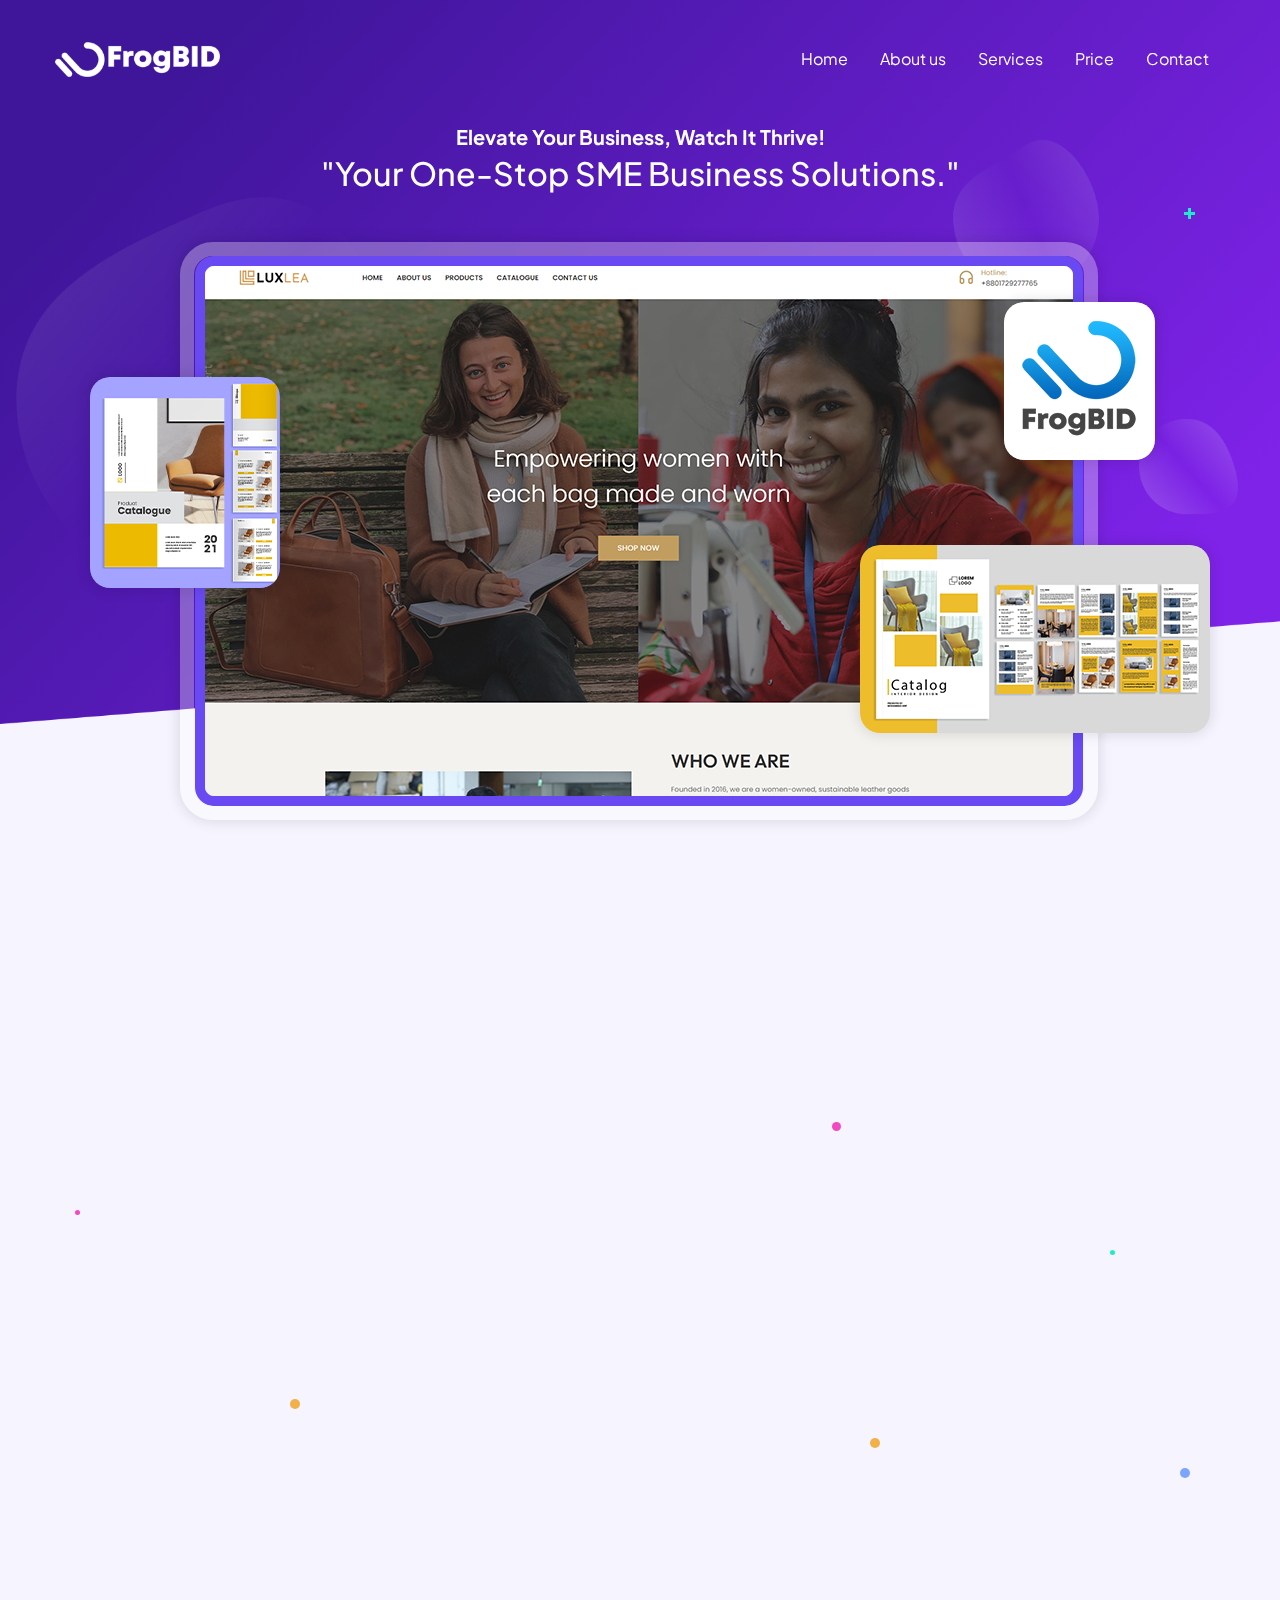
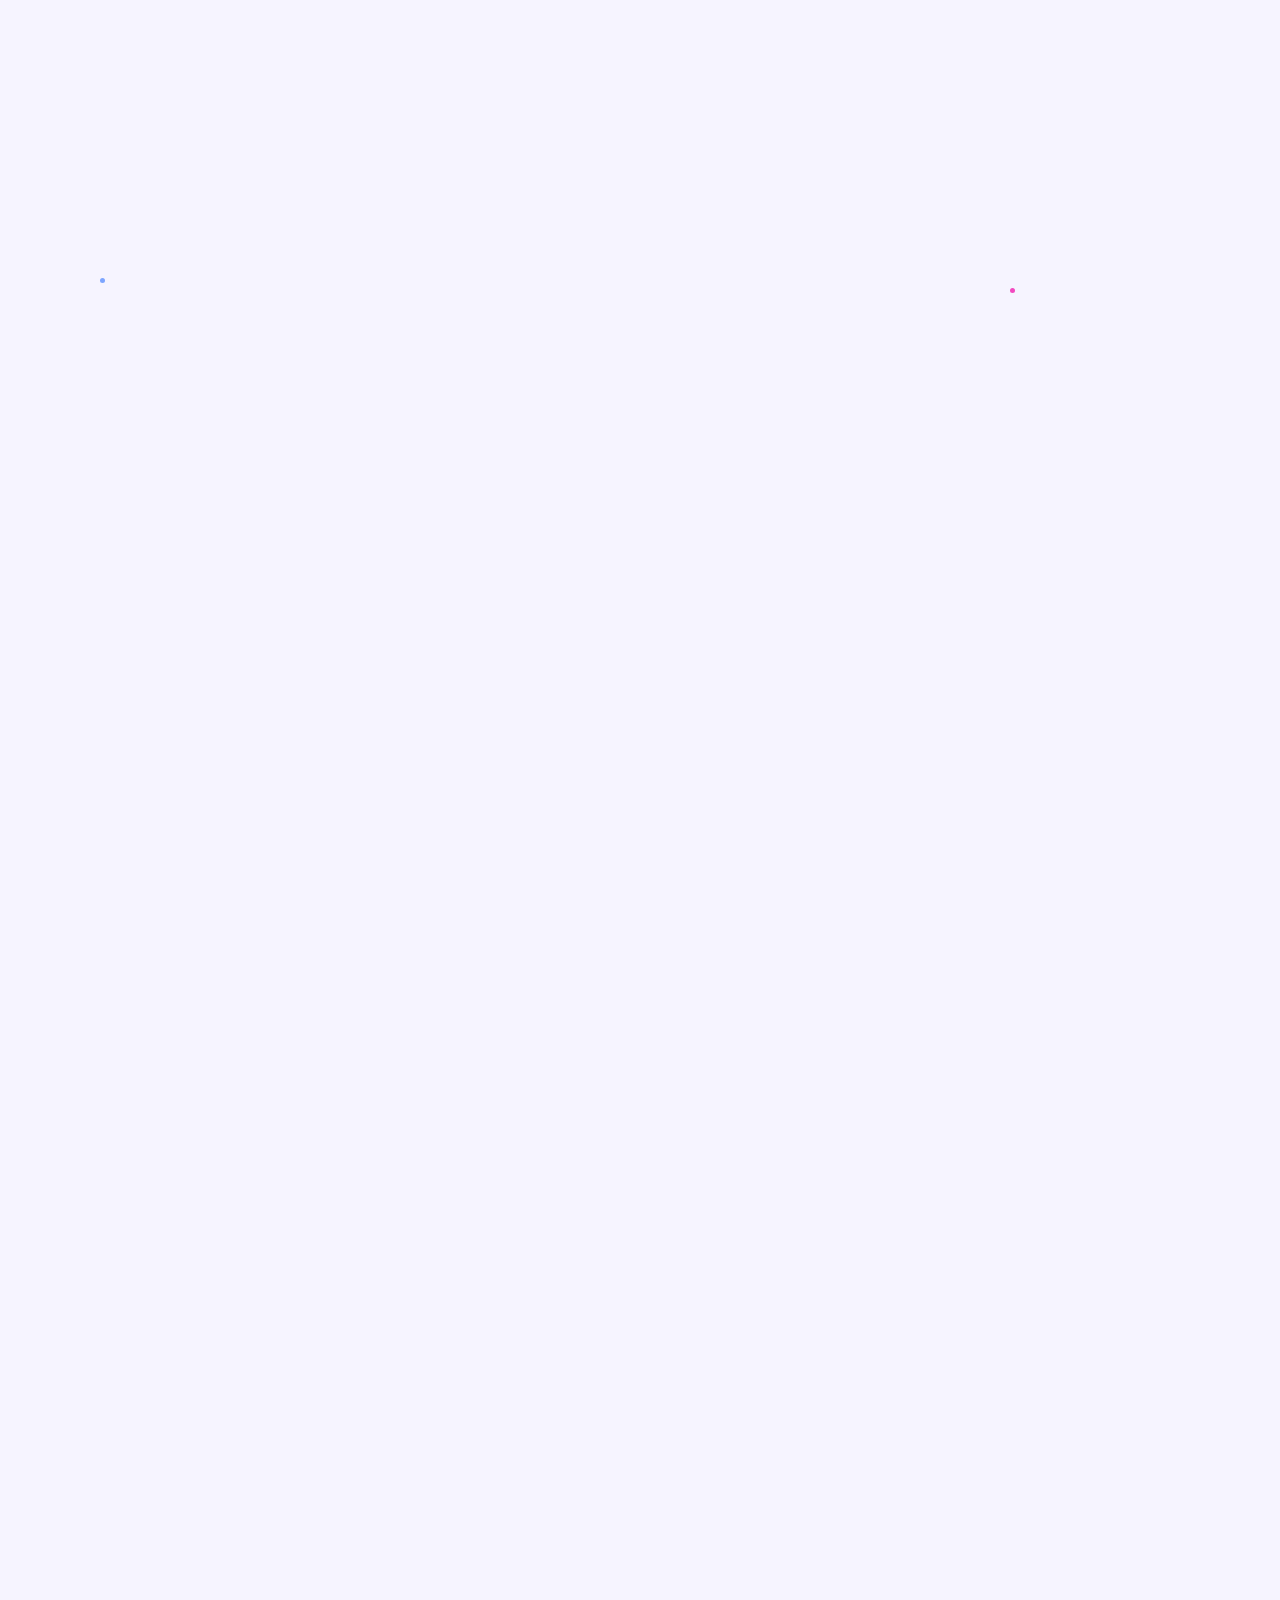
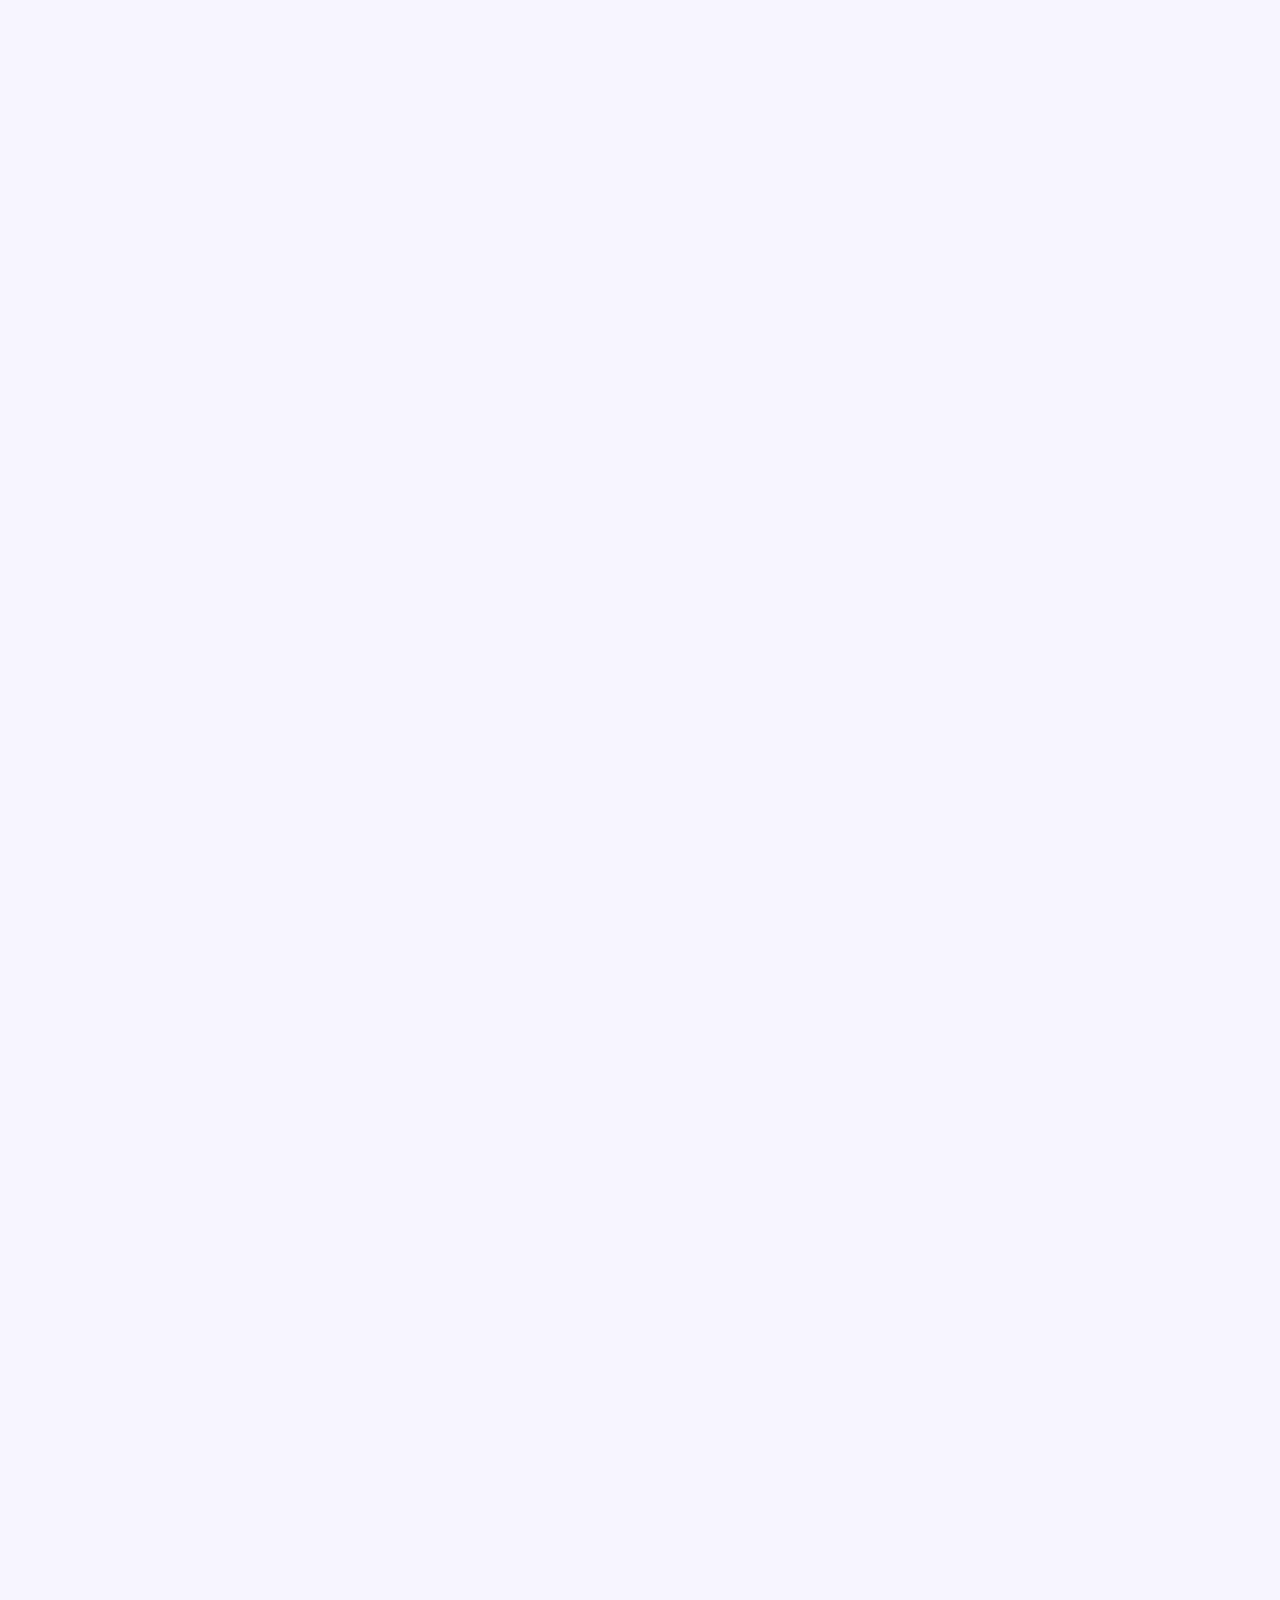
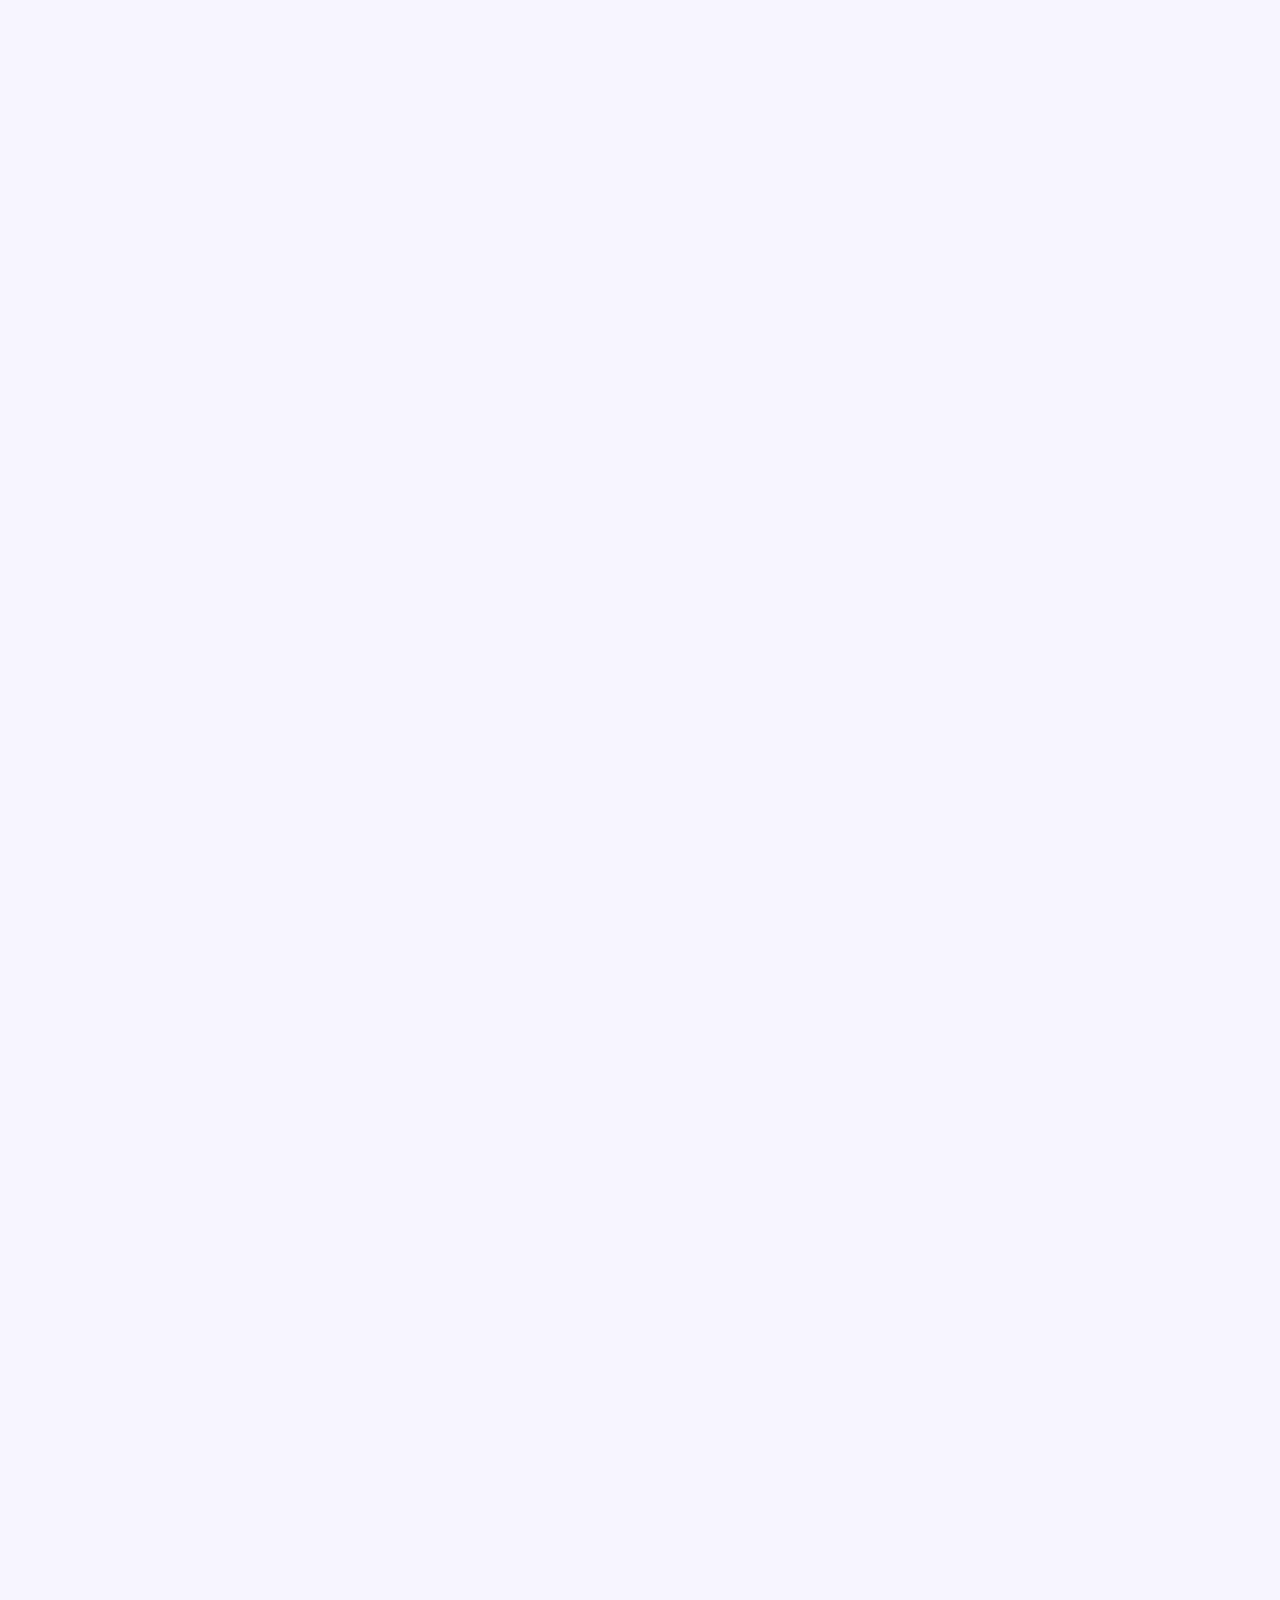
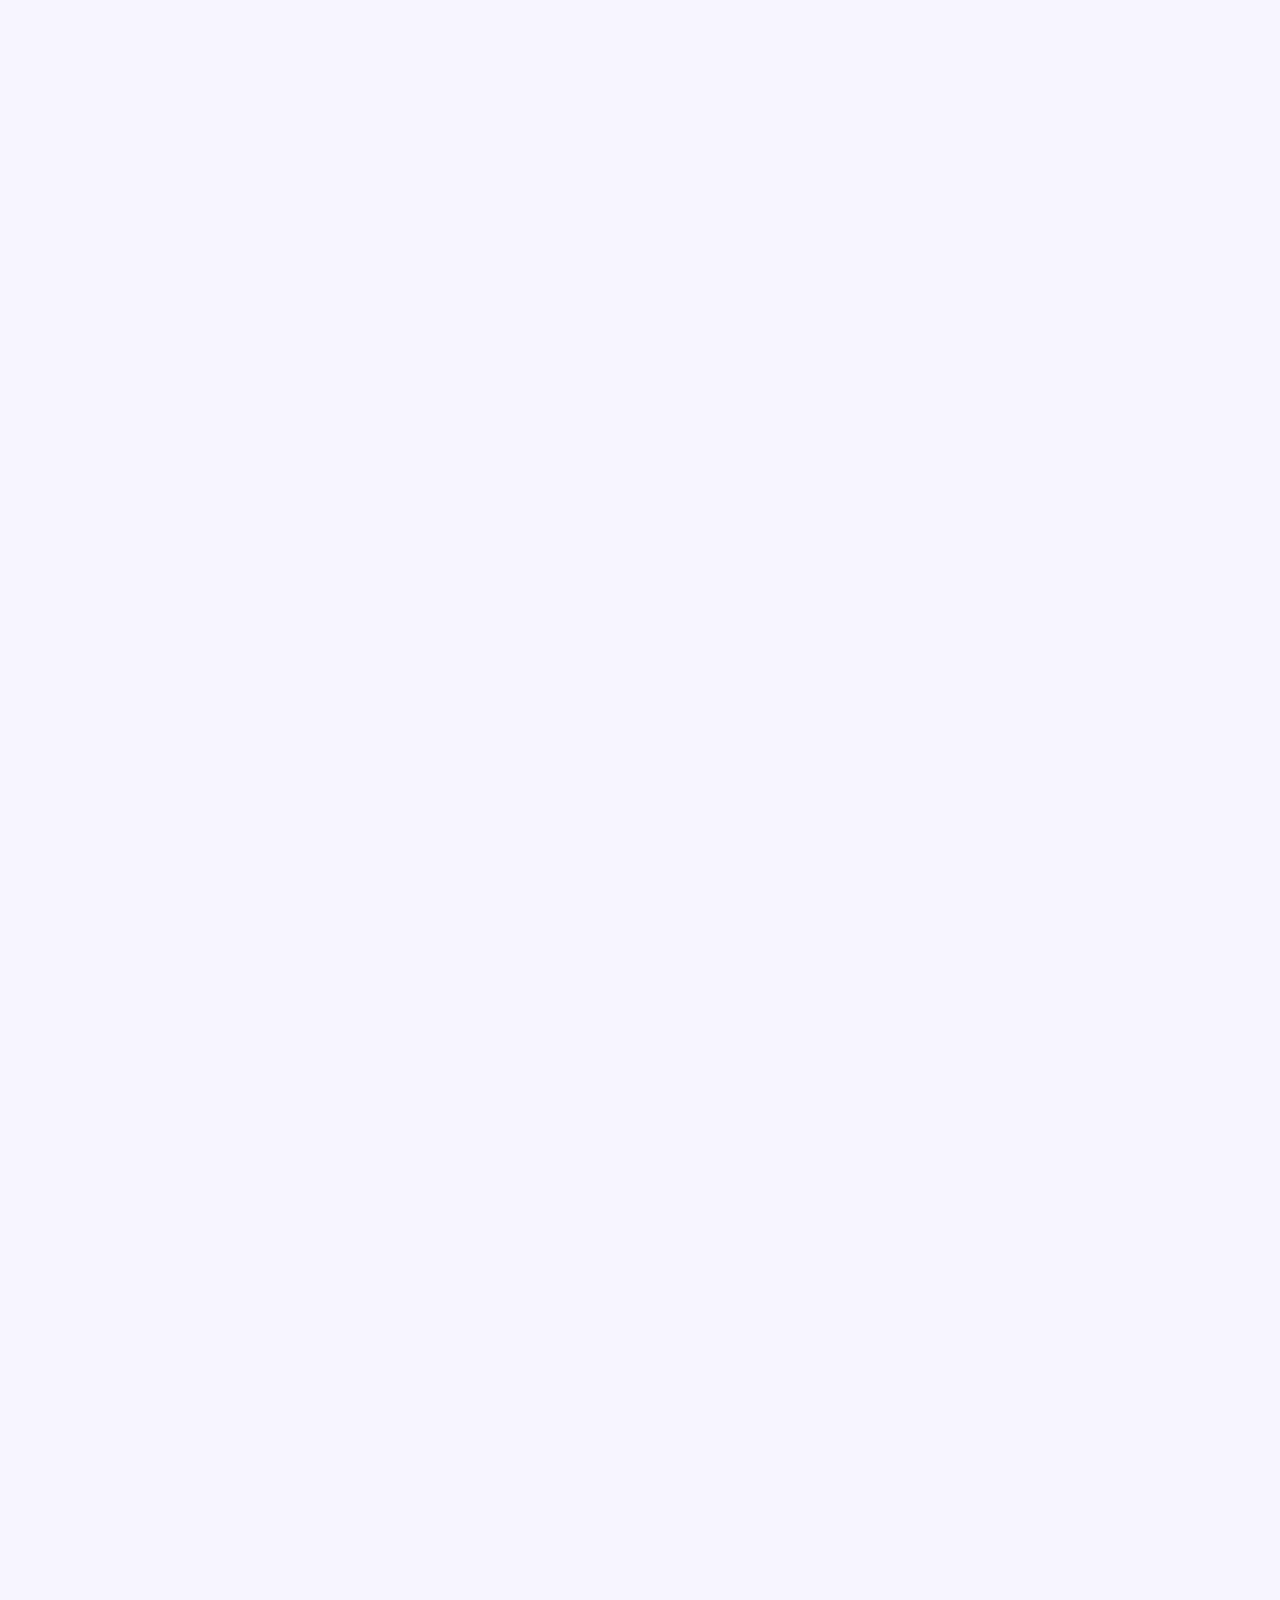
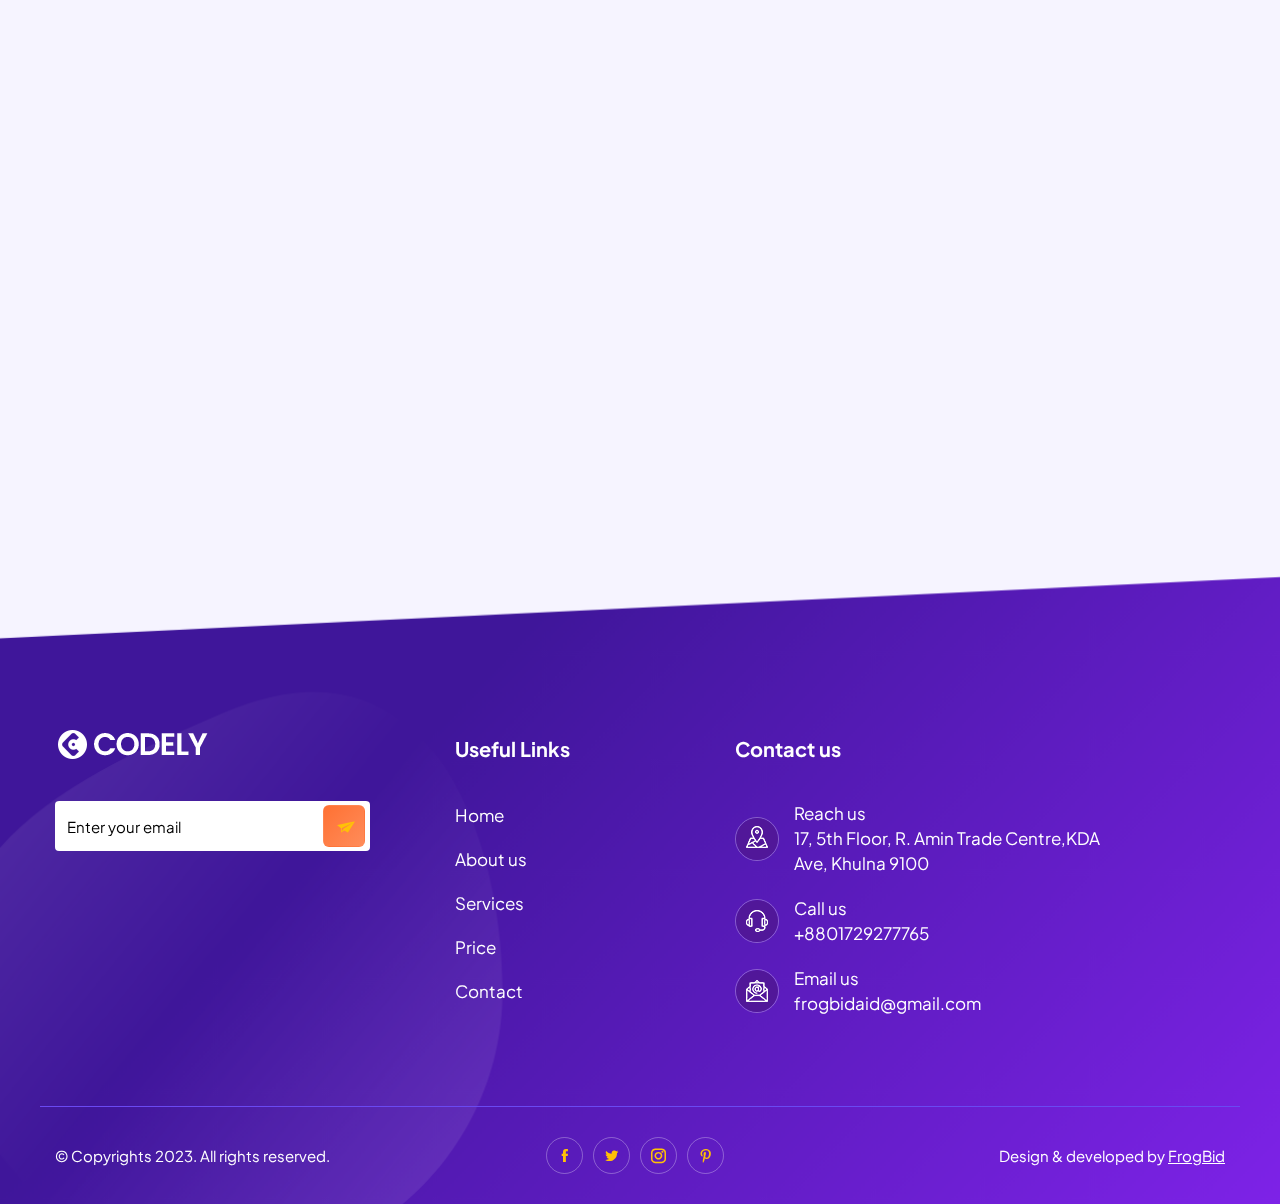
==== commit 9933dfda: "AKASH13" ====
--- a/index.html
+++ b/index.html
@@ -136,7 +136,10 @@
                             <H5>About Us</H5>
                             <h2>Your go-to tech partner for SME success! </h2>
                             <p>
-                                Welcome to FrogBID, We specialize in crafting dynamic websites, powerful e-commerce platforms, engaging product showcases, and captivating graphic designs. Elevate your business with our one-stop solutions, where creativity meets technology. Let's grow your business together in the digital age!</p>
+                                Welcome to FrogBID, We specialize in crafting dynamic websites, powerful e-commerce
+                                platforms, engaging product showcases, and captivating graphic designs. Elevate your
+                                business with our one-stop solutions, where creativity meets technology. Let's grow your
+                                business together in the digital age!</p>
                         </div>
                     </div>
                     <div class="col-md-6">
@@ -214,7 +217,9 @@
                     </div>
                     <div class="inner_text">
                         <h3>Website Design and Development</h3>
-                        <p>Unlock Growth with a Stunning Website! Attract more customers, and boost brand visibility with our expertly crafted website solutions for your business. Take the leap towards success and watch your business soar to new heights!
+                        <p>Unlock Growth with a Stunning Website! Attract more customers, and boost brand visibility
+                            with our expertly crafted website solutions for your business. Take the leap towards success
+                            and watch your business soar to new heights!
                         </p>
                     </div>
                 </div>
@@ -230,7 +235,9 @@
                     </div>
                     <div class="inner_text">
                         <h3>Graphic Design</h3>
-                        <p>Ignite Your Brand with Captivating Designs! Capture attention, enhance brand appeal, and elevate your business with our meticulously crafted graphic design solutions. Take the leap towards success and experience your brand's visual identity reaching new peaks!
+                        <p>Ignite Your Brand with Captivating Designs! Capture attention, enhance brand appeal, and
+                            elevate your business with our meticulously crafted graphic design solutions. Take the leap
+                            towards success and experience your brand's visual identity reaching new peaks!
                         </p>
                     </div>
                 </div>
@@ -246,11 +253,12 @@
                     </div>
                     <div class="inner_text">
                         <h3>Branding</h3>
-                        <p>Transform Your Brand with Impactful Branding! Connect with your audience, and propel your business forward with our expertly curated branding solutions. Take the leap towards success and watch your brand identity flourish to new heights!
+                        <p>Transform Your Brand with Impactful Branding! Connect with your audience, and propel your
+                            business forward with our expertly curated branding solutions. Take the leap towards success
+                            and watch your brand identity flourish to new heights!
                         </p>
                     </div>
                 </div>
-
 
 
             </div>
@@ -266,26 +274,31 @@
                     <div class="analyze_text" data-aos="fade-in" data-aos-duration="2000" data-aos-delay="100">
                         <span class="icon"><img src="images/new/Analyze_Icon.svg" alt="image"></span>
                         <div class="section_title">
-                            <h2>Website Design and Development Details</h2>
-                            <p>At FrogBid we're experts at creating captivating and user-friendly websites that empower
-                                businesses to thrive online. Our website design and development service is tailored to
-                                your brand and business needs, ensuring a seamless online experience for your
-                                customers.</p>
+                            <h2>Website Design and Development</h2>
+                            <p>Welcome to FrogBid! We're here to help small and medium businesses with Website Design
+                                and Development that's easy, effective, and tailored just for you..</p>
                         </div>
                         <ul>
                             <li data-aos="fade-up" data-aos-duration="2000">
-                                <h3>Custom Website Design:</h3>
-                                <p> Unique, tailored designs that match your brand identity.</p>
+                                <h3>Custom Designs:</h3>
+                                <p>Imagine a website that's uniquely yours, standing out and connecting with your
+                                    customers in a way that's truly yours.</p>
                             </li>
                             <li data-aos="fade-up" data-aos-duration="2000">
-                                <h3>Mobile-Responsive Development: </h3>
-                                <p>Websites that look and function flawlessly on any device.</p>
+                                <h3>Easy for Everyone to Use:</h3>
+                                <p>Our websites work smoothly on any device – making it easy for your customers to find
+                                    you whether they're on a computer, tablet, or phone.</p>
                             </li>
                             <li data-aos="fade-up" data-aos-duration="2000">
-                                <h3>SEO Optimization: </h3>
-                                <p>A website that's designed to rank well in search engines.</p>
+                                <h3>Get Seen with SEO: </h3>
+                                <p>We make sure your website is easy to find online. So when people search, they find
+                                    you!</p>
                             </li>
                         </ul>
+                        <div class="section_title">
+                            <p>FrogBid is not just about websites; it's about helping your business grow and succeed
+                                online. Let's take that leap together!</p>
+                        </div>
                     </div>
                 </div>
                 <div class="col-md-6">
@@ -388,8 +401,8 @@
                                     <p><i class="icofont-close-circled"></i>Contact Submit Form</p>
                                 </li>
                             </ul>
-                            <a href="https://smebasic-1.frogbid.com/"  target="_blank" class="btn btn_main">Demo 1</a>
-                            <a href="https://smebasic-2.frogbid.com/"  target="_blank" class="btn btn_main">Demo 2</a>
+                            <a href="https://smebasic-1.frogbid.com/" target="_blank" class="btn btn_main">Demo 1</a>
+                            <a href="https://smebasic-2.frogbid.com/" target="_blank" class="btn btn_main">Demo 2</a>
                         </div>
                     </div>
 
@@ -456,8 +469,8 @@
                                     <p><i class="icofont-close-circled"></i>Contact Submit Form</p>
                                 </li>
                             </ul>
-                            <a href="https://smestandard-1.frogbid.com/"  target="_blank" class="btn btn_main">Demo 1</a>
-                            <a href="https://smestandard-2.frogbid.com/"  target="_blank" class="btn btn_main">Demo 2</a>
+                            <a href="https://smestandard-1.frogbid.com/" target="_blank" class="btn btn_main">Demo 1</a>
+                            <a href="https://smestandard-2.frogbid.com/" target="_blank" class="btn btn_main">Demo 2</a>
                         </div>
                     </div>
 
@@ -765,7 +778,7 @@
     <!-- Need support Section End -->
 
     <!-- Collaborate Section Strat -->
-    <section class="row_am collaborate_section">
+    <section class="row_am analyze_section">
         <div class="container">
             <div class="row">
                 <div class="col-md-6">
@@ -781,32 +794,34 @@
                     </div>
                 </div>
                 <div class="col-md-6">
-                    <div class="collaborate_text" data-aos="fade-in" data-aos-duration="2000" data-aos-delay="100">
+                    <div class="analyze_text" data-aos="fade-in" data-aos-duration="2000" data-aos-delay="100">
                         <span class="icon"><img src="images/new/securely.svg" alt="image"></span>
                         <div class="section_title">
-                            <h2>Collaborate securely everything</h2>
-                            <p>At FrogBid, we specialize in delivering tailored graphic design solutions crafted
-                                specifically for SME businesses. Our services encompass a diverse range,
-                                including logo design, business card creation, product showcase, and more. We understand
-                                the intricate needs of the SME business and adeptly translate those nuances
-                                into visually appealing designs that elevate your brand and products.</p>
+                            <h2>Graphic Design Solutions And Branding</h2>
+                            <p>Welcome to FrogBid! We're your partners in providing small and medium businesses with
+                                Graphic Design solutions that are simple, impactful, and crafted just for you.</p>
                         </div>
                         <ul>
                             <li data-aos="fade-up" data-aos-duration="2000">
-                                <h3>Customized Design Solutions</h3>
-                                <p>Tailored graphic designs aligned with the unique requirements of SME
-                                    enterprises.</p>
+                                <h3>Unique Designs:</h3>
+                                <p>Imagine graphics that reflect your brand's essence, standing out and leaving a
+                                    lasting impression on your audience.</p>
                             </li>
                             <li data-aos="fade-up" data-aos-duration="2000">
-                                <h3>Product Showcase</h3>
-                                <p>Showcasing your products through visually compelling designs that attract potential
-                                    clients and customers.</p>
+                                <h3>User-Friendly Visuals:</h3>
+                                <p>Our designs are crafted to resonate across all platforms, ensuring a seamless
+                                    experience for your audience, be it on a computer, tablet, or phone.</p>
                             </li>
                             <li data-aos="fade-up" data-aos-duration="2000">
-                                <h3>Personalized Approach</h3>
-                                <p>Collaborative process ensuring your vision is at the core of every design.</p>
+                                <h3>Boost Visibility with Creative Design:</h3>
+                                <p>We ensure your visual content is not only attractive but also strategically designed
+                                    for online visibility. When people search, they discover you effortlessly!</p>
                             </li>
                         </ul>
+                        <div class="section_title">
+                            <p>FrogBid goes beyond just graphic designs; we're committed to helping your business stand
+                                out and flourish online. Let's embark on this creative journey together!</p>
+                        </div>
                     </div>
                 </div>
             </div>
@@ -877,12 +892,10 @@
     <!-- Trusted Section ends -->
 
 
-
-
     <!-- Interface overview-Section start -->
     <section class="row_am interface_section">
         <div class="section_title" data-aos="fade-up" data-aos-duration="1500" data-aos-delay="300">
-            <h2>Our Previous Works</h2>
+            <h2>Demos</h2>
         </div>
         <!-- screen slider start -->
         <div class="screen_slider" data-aos="fade-in" data-aos-duration="1500" data-aos-delay="100">
@@ -926,30 +939,31 @@
             </div>
             <div id="coustomer_slider" class="owl-carousel owl-theme" data-aos="fade-in" data-aos-duration="1000">
                 <div class="item">
-                    <div class="coustomer_slide_block">
+                    <!--<div class="coustomer_slide_block">&lt;!&ndash;
                         <div class="coustomer_img">
                             <img src="images/new/testimonial-01.png" alt="image">
-                        </div>
-                        <div class="coustomer_review">
-                            <div class="rating">
-                                <span><i class="icofont-star"></i></span>
-                                <span><i class="icofont-star"></i></span>
-                                <span><i class="icofont-star"></i></span>
-                                <span><i class="icofont-star"></i></span>
-                                <span><i class="icofont-star"></i></span>
-                            </div>
-                            <p>Lorem Ipsum is simply dummy text of the print ing and typese tting us orem Ipsum has been
-                                lorem
-                                beenthe standar ddummy Lorem Ipsum is simply mmy text of the print ing and typese tting
-                                us orem Ipsum
-                                has lorem Ipsum has lorem beenthe standar ddummy. </p>
-                            <h3 class="coustomer_name">Shayna John</h3>
-                            <span class="desiganation">Careative inc</span>
-                        </div>
-                    </div>
-                </div>
-            </div>
-        </div>
+                        </div>&ndash;&gt;-->
+                    <div class="coustomer_review text-center">
+                        <div class="rating">
+                            <span><i class="icofont-star"></i></span>
+                            <span><i class="icofont-star"></i></span>
+                            <span><i class="icofont-star"></i></span>
+                            <span><i class="icofont-star"></i></span>
+                            <span><i class="icofont-star"></i></span>
+                        </div>
+                        <p>Lorem Ipsum is simply dummy text of the print ing and typese tting us orem Ipsum has been
+                            lorem
+                            beenthe standar ddummy Lorem Ipsum is simply mmy text of the print ing and typese tting
+                            us orem Ipsum
+                            has lorem Ipsum has lorem beenthe standar ddummy. </p>
+                        <h3 class="coustomer_name">Shayna John</h3>
+                        <span class="desiganation">Careative inc</span>
+                    </div>
+                </div>
+            </div>
+        </div>
+    </section>
+</div>
     </section>
 
 
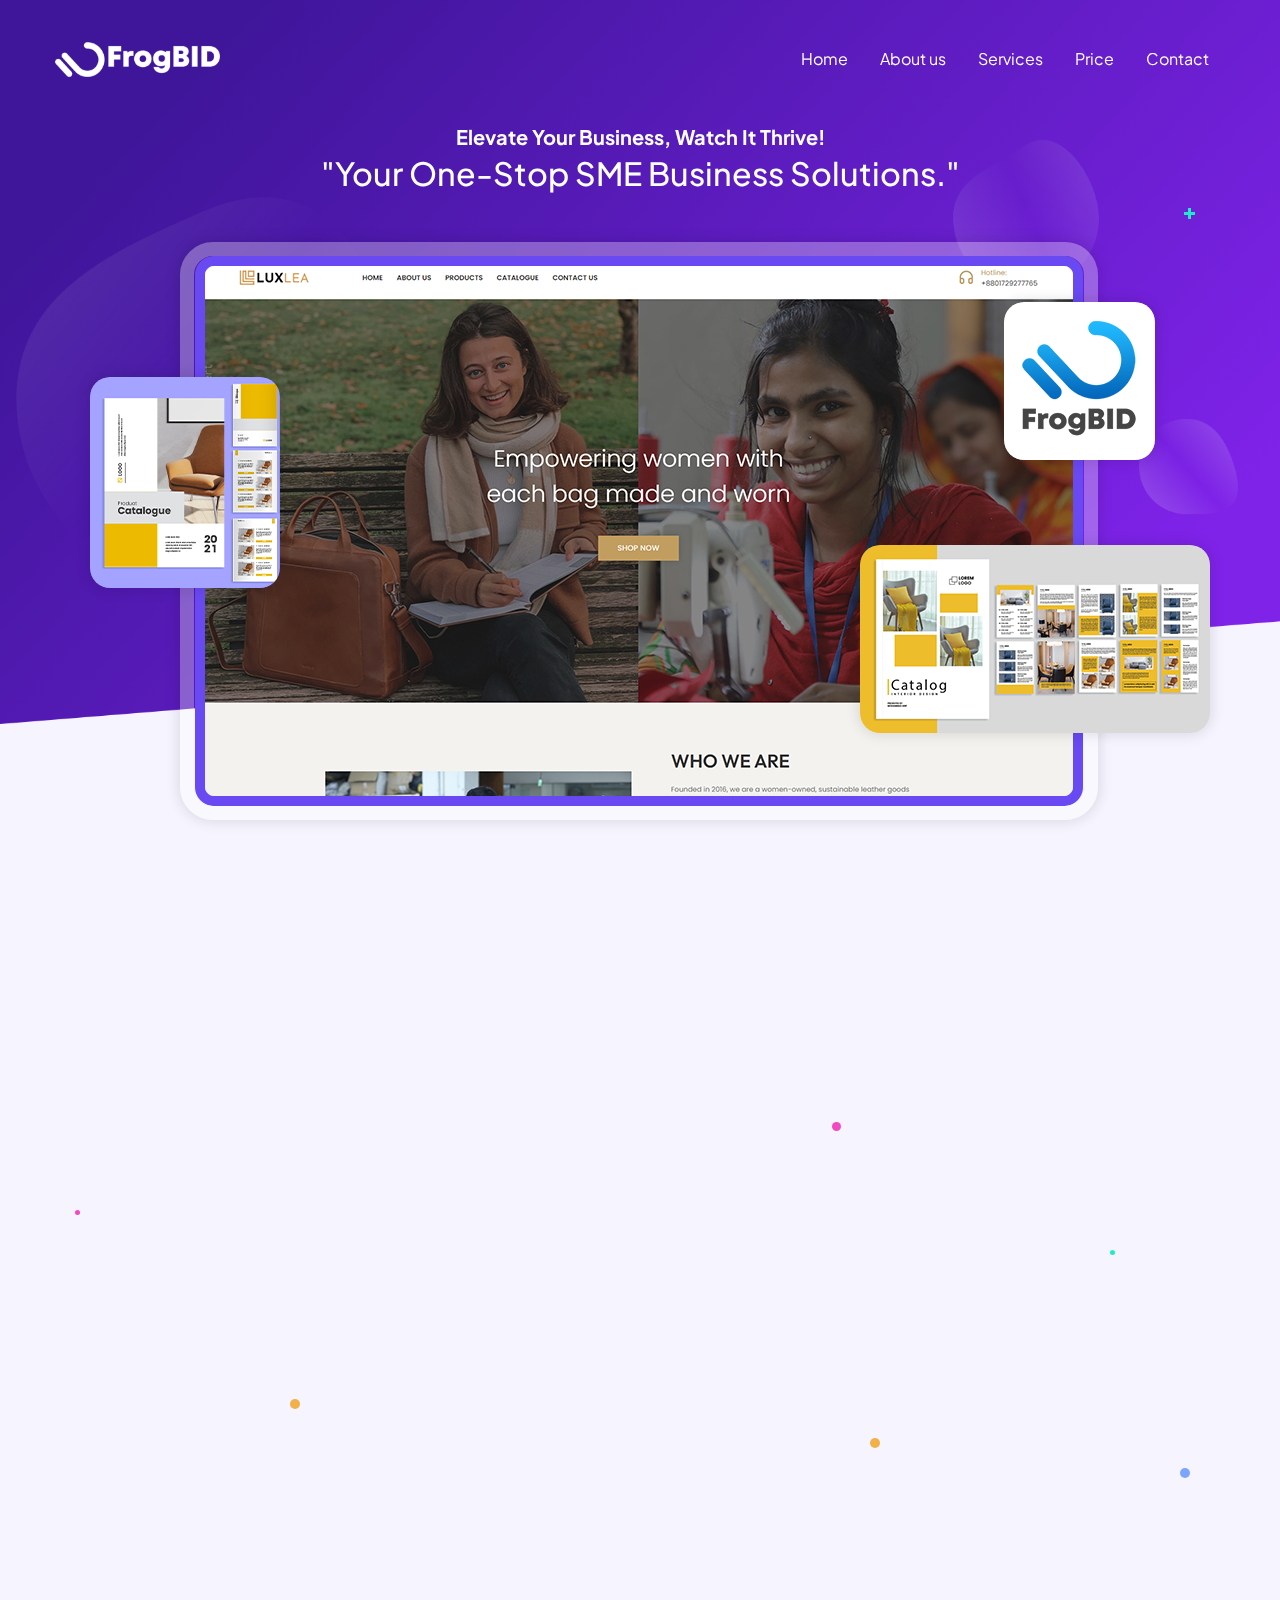
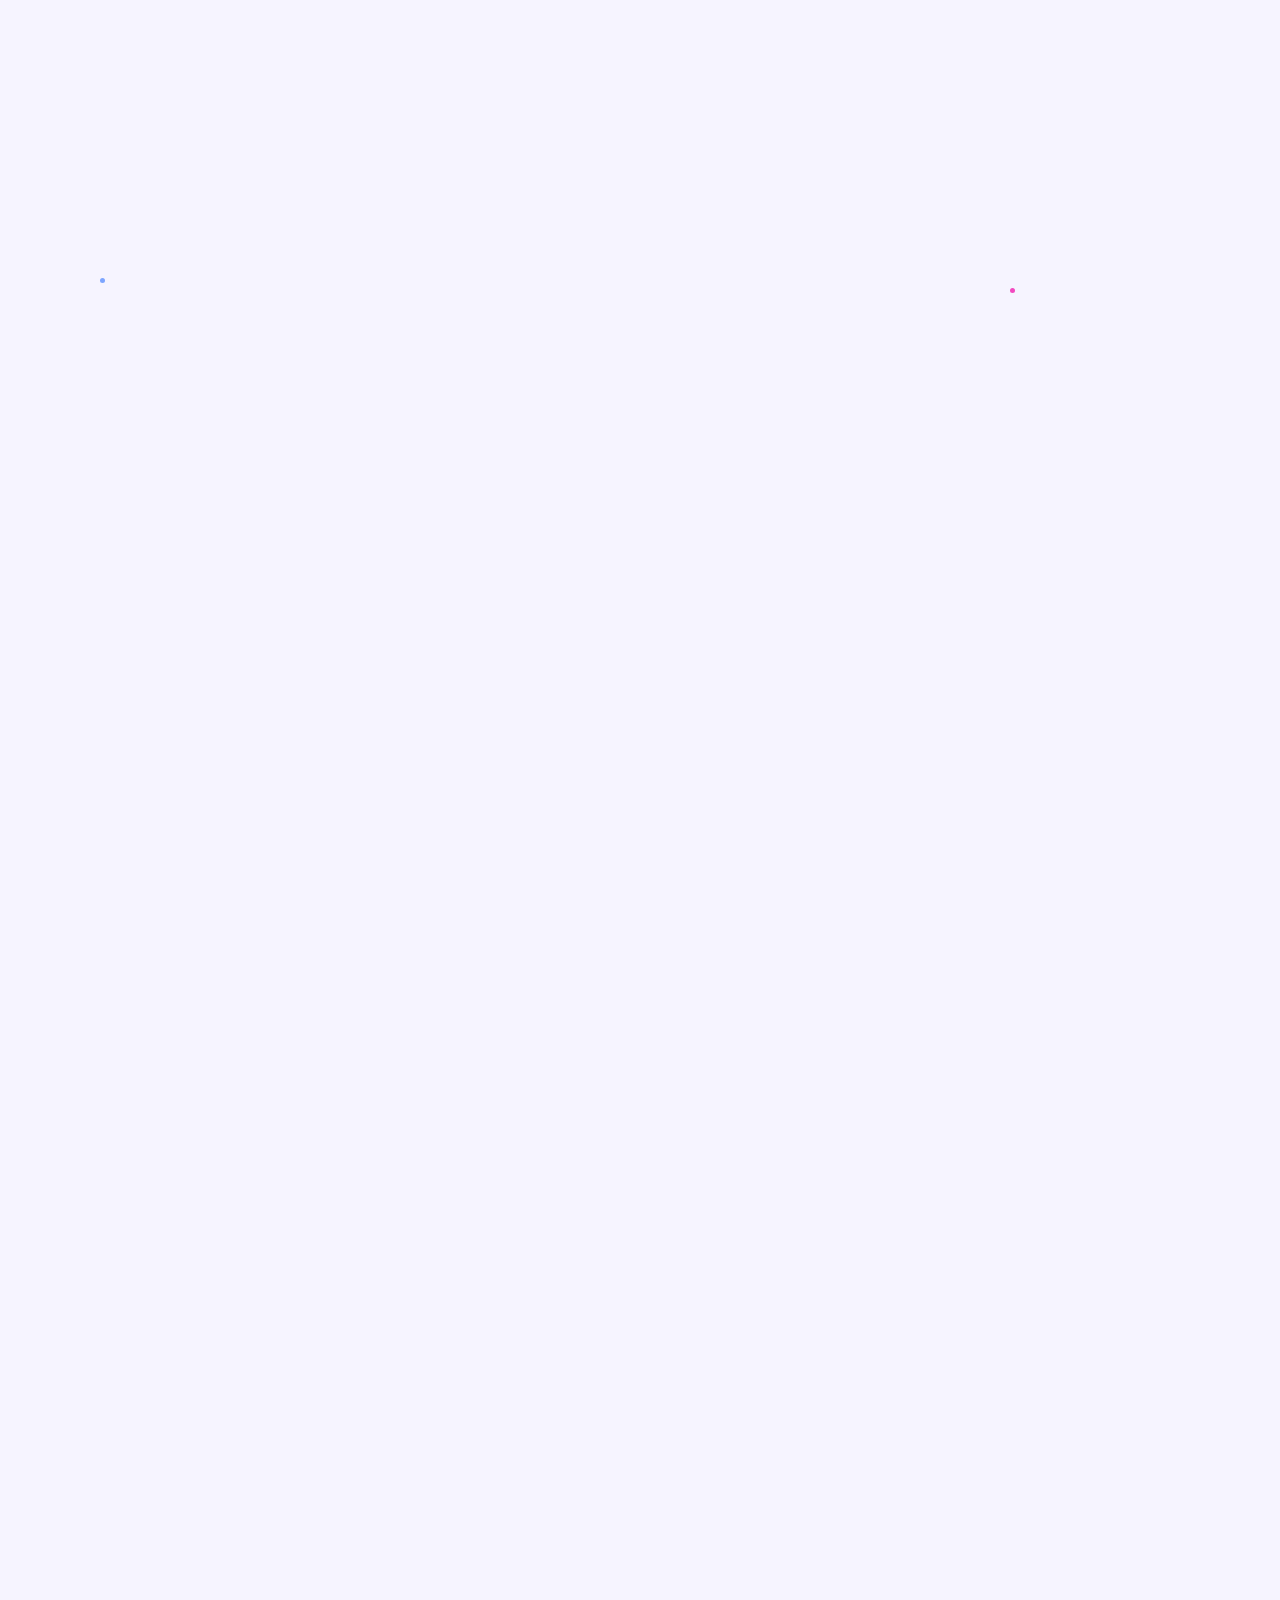
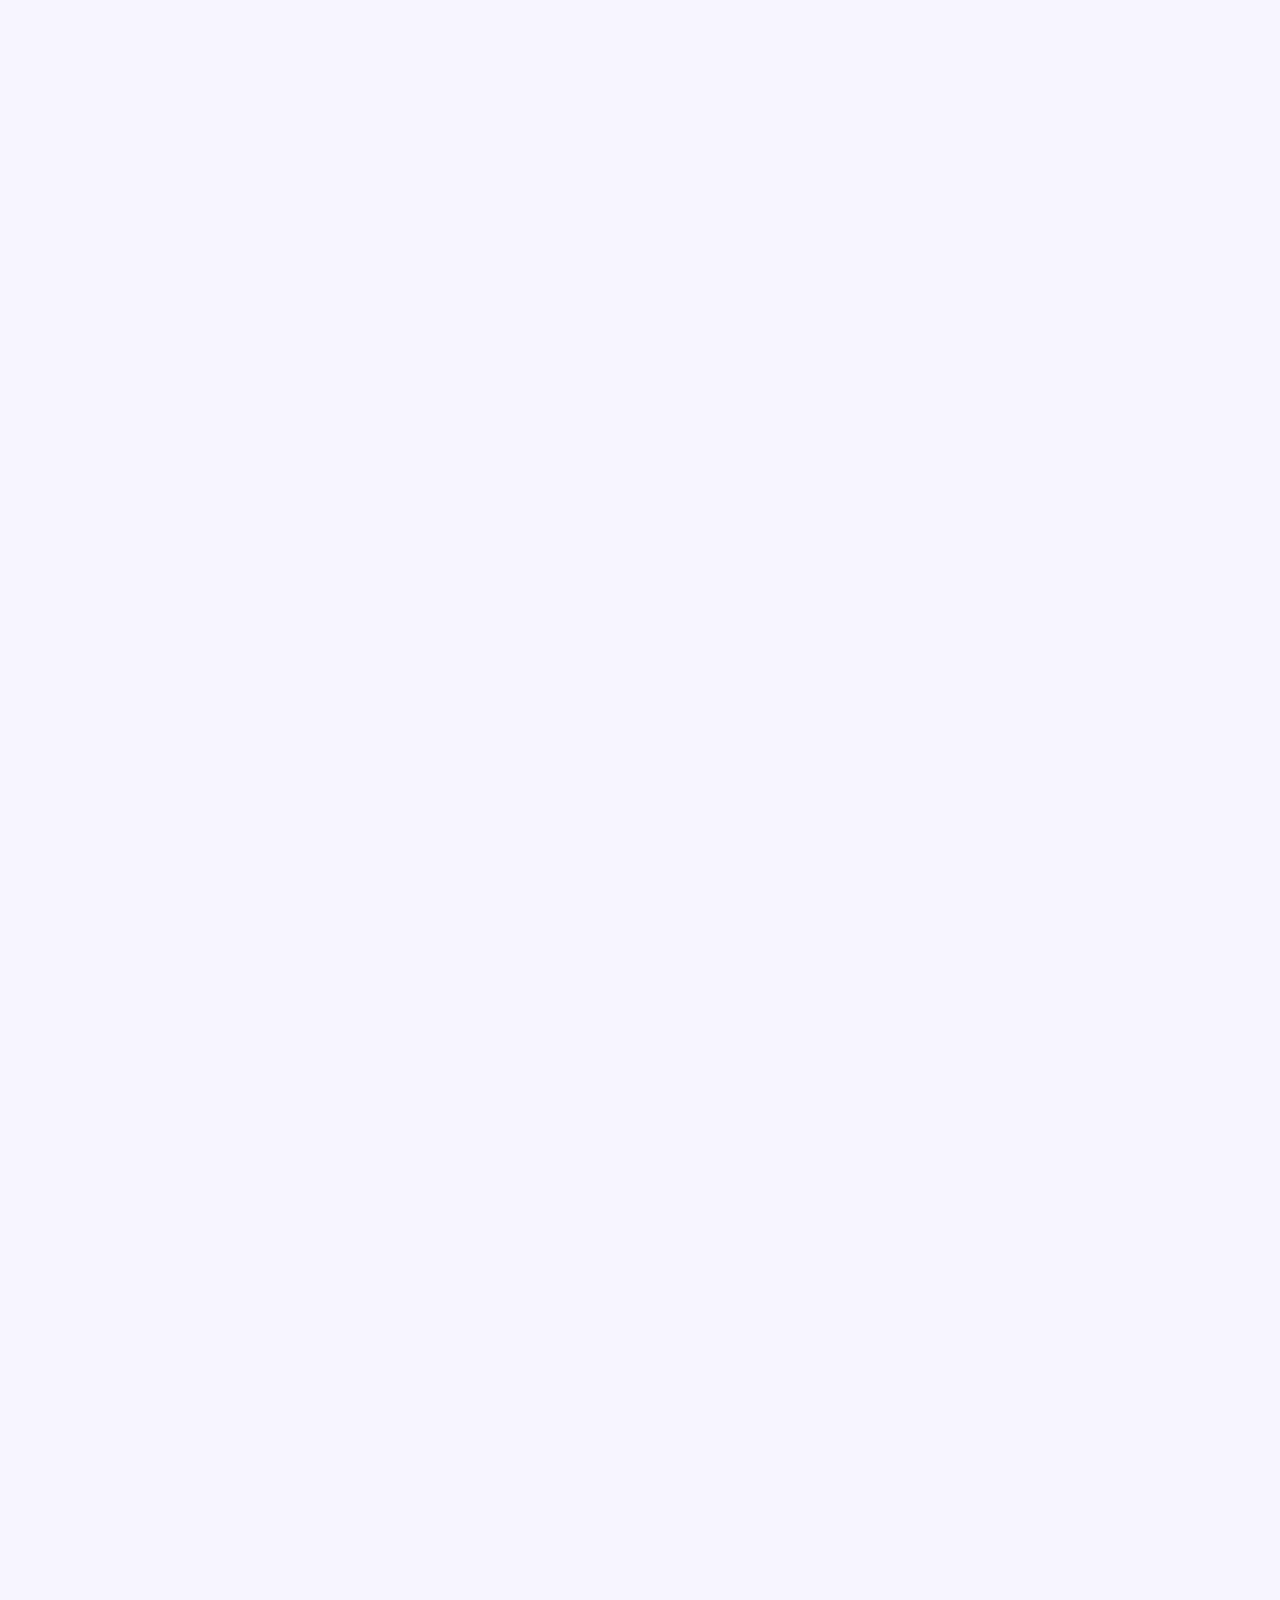
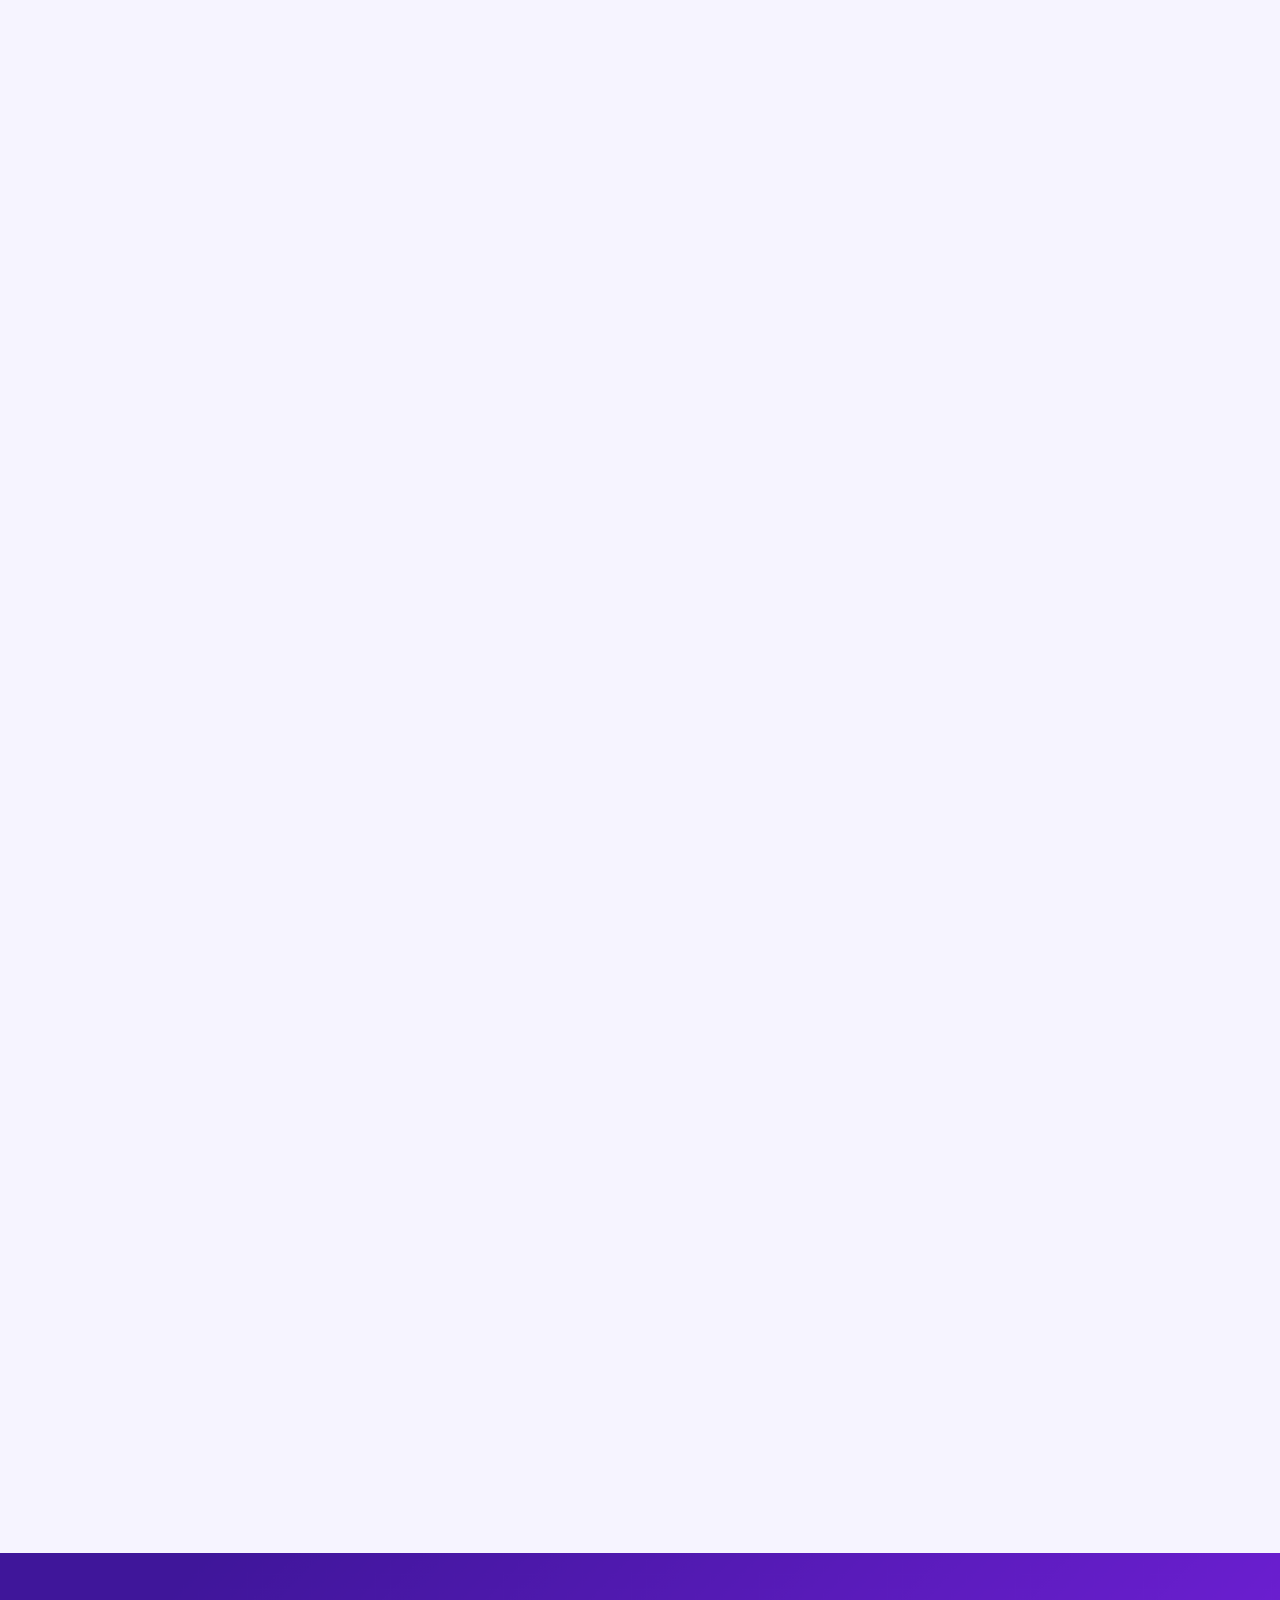
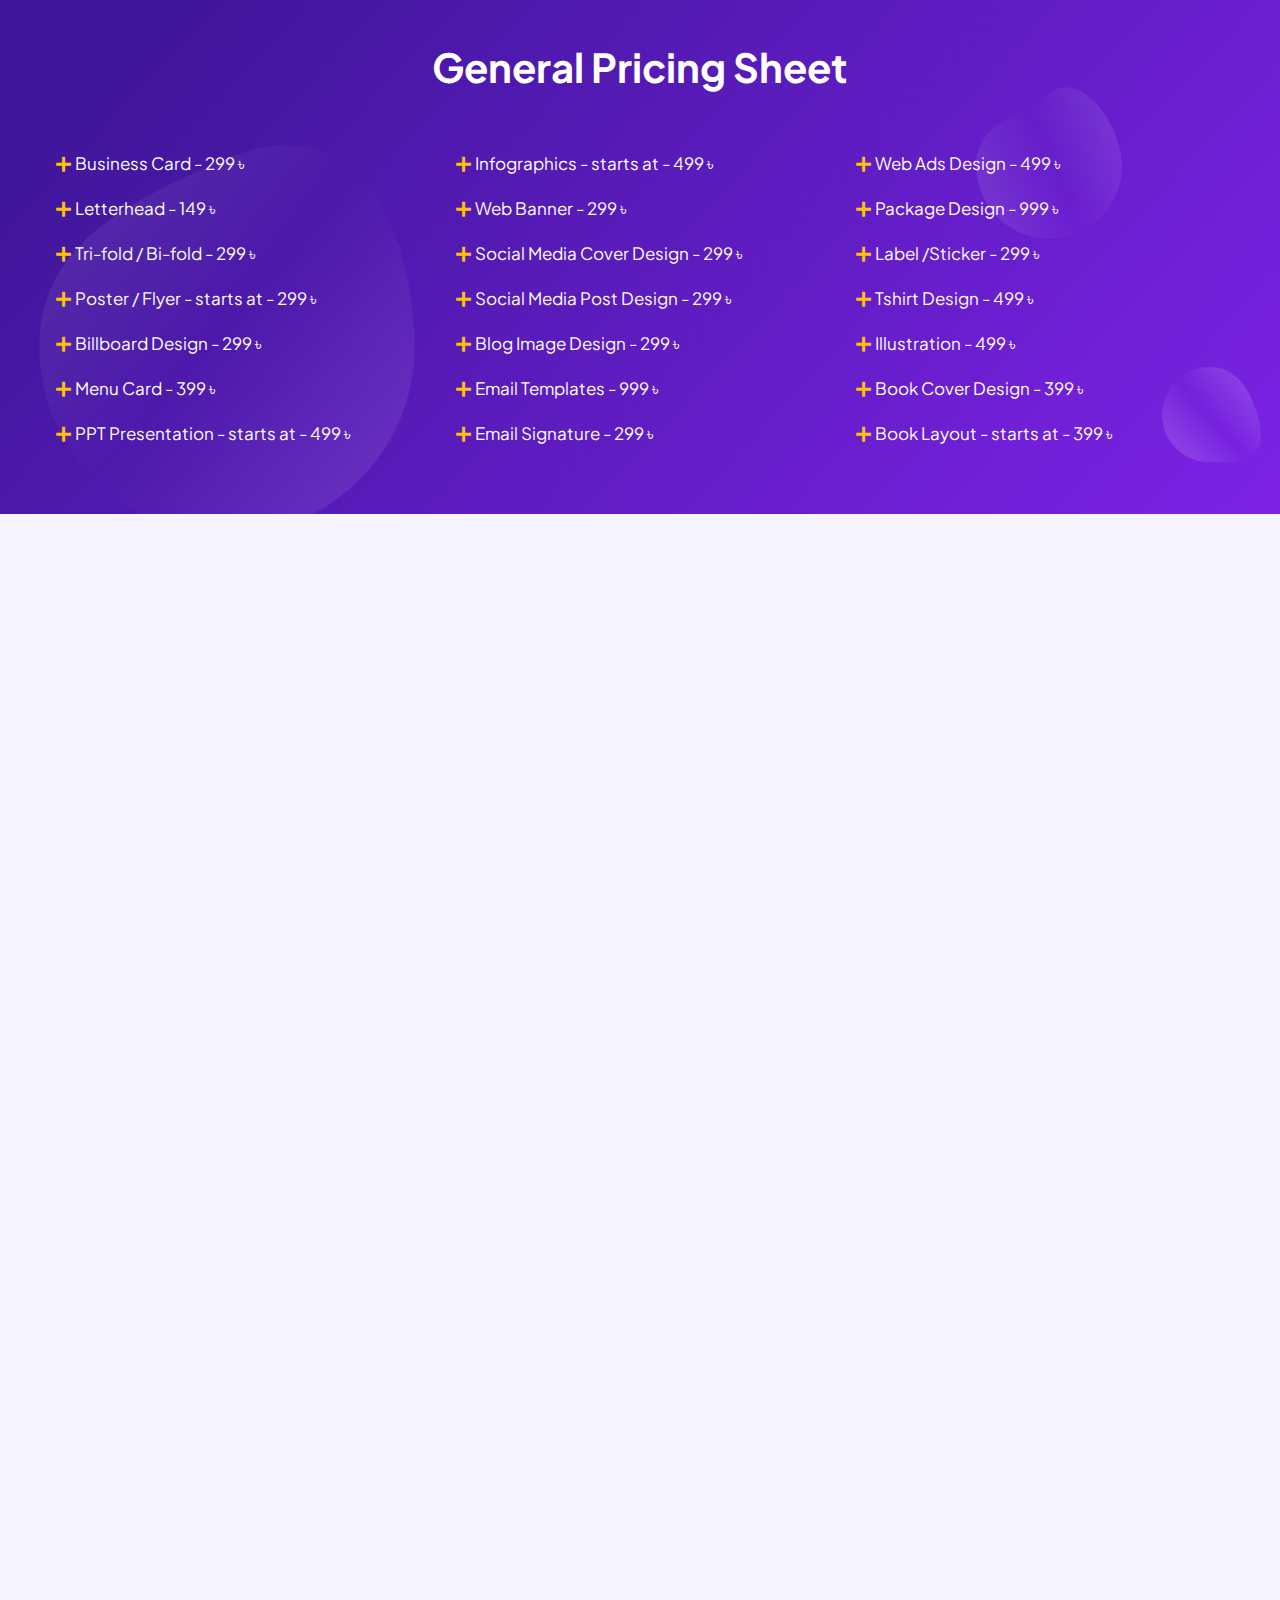
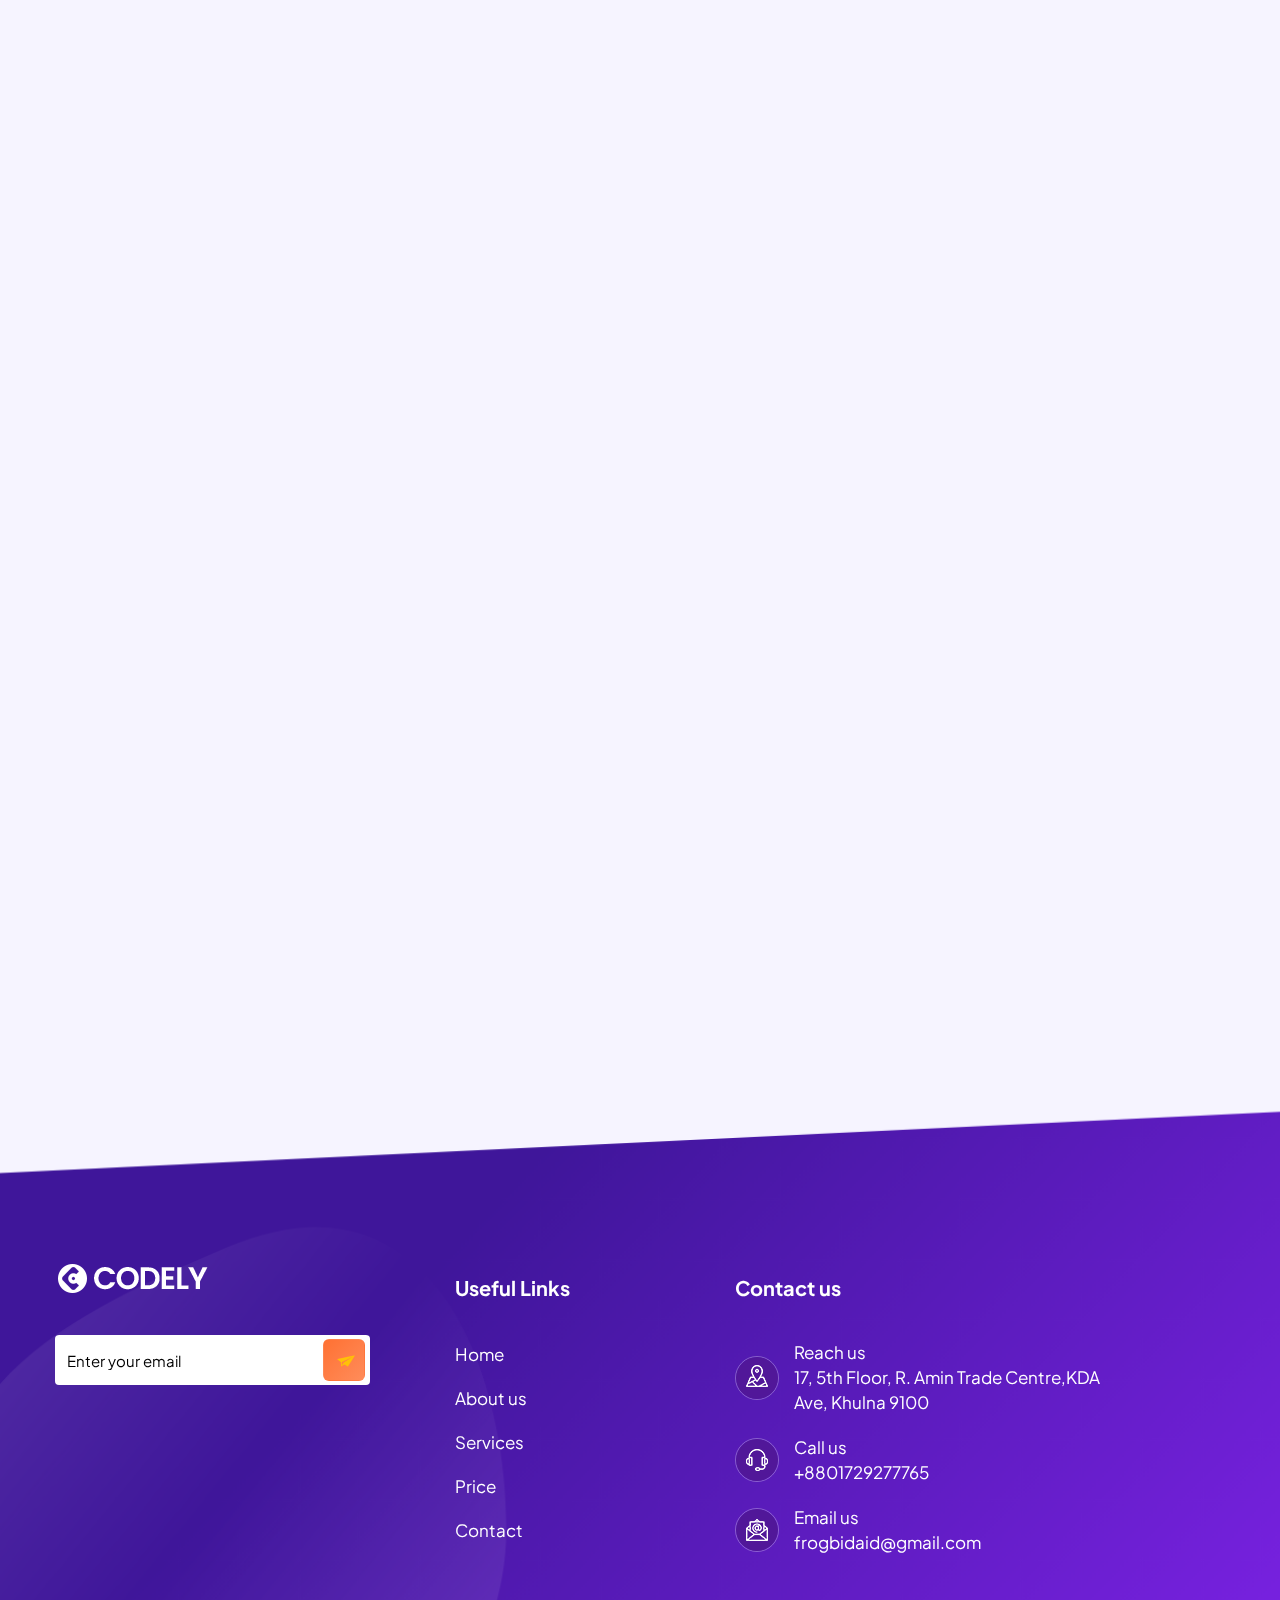
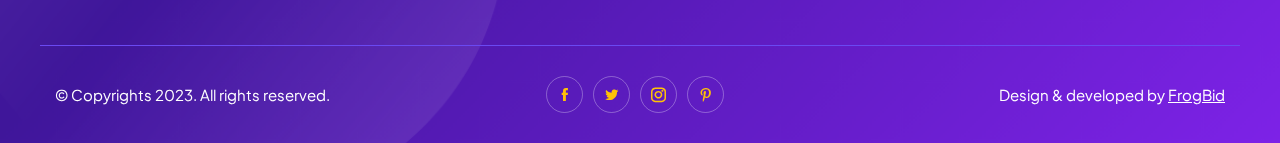
==== commit b52ce1f5: "AKASH20" ====
--- a/index.html
+++ b/index.html
@@ -890,6 +890,98 @@
         &lt;!&ndash; container end &ndash;&gt;
     </section>-->
     <!-- Trusted Section ends -->
+<section class="row_am analyze_section pricing_section">
+    <div class="container">
+        <div class="section_title pb-5">
+            <h2>General Pricing Sheet</h2>
+        </div>
+        <div class="row ">
+            <div class="col-lg-4">
+                <ul class="benifits">
+                    <li class="include">
+                        <p><i class="icofont-plus"></i> Business Card - 299 ৳</p>
+                    </li>
+                    <li class="include">
+                        <p><i class="icofont-plus"></i> Letterhead - 149 ৳</p>
+                    </li>
+                    <li class="include">
+                        <p><i class="icofont-plus"></i> Tri-fold / Bi-fold - 299 ৳</p>
+                    </li>
+                    <li class="include">
+                        <p><i class="icofont-plus"></i> Poster / Flyer - starts at - 299 ৳</p>
+                    </li>
+                    <li class="include">
+                        <p><i class="icofont-plus"></i> Billboard Design - 299 ৳</p>
+                    </li>
+                    <li class="include">
+                        <p><i class="icofont-plus"></i> Menu Card - 399 ৳</p>
+                    </li>
+                    <li class="include">
+                        <p><i class="icofont-plus"></i> PPT Presentation - starts at - 499 ৳</p>
+                    </li>
+                </ul>
+            </div>
+            <div class="col-lg-4">
+                <ul class="benifits">
+                    <li class="include">
+                        <p><i class="icofont-plus"></i> Infographics - starts at - 499 ৳</p>
+                    </li>
+                    <li class="include">
+                        <p><i class="icofont-plus"></i> Web Banner - 299 ৳</p>
+                    </li>
+                    <li class="include">
+                        <p><i class="icofont-plus"></i> Social Media Cover Design - 299 ৳</p>
+                    </li>
+                    <li class="include">
+                        <p><i class="icofont-plus"></i> Social Media Post Design - 299 ৳</p>
+                    </li>
+                    <li class="include">
+                        <p><i class="icofont-plus"></i> Blog Image Design -  299 ৳</p>
+                    </li>
+                    <li class="include">
+                        <p><i class="icofont-plus"></i> Email Templates -  999 ৳</p>
+                    </li>
+                    <li class="include">
+                        <p><i class="icofont-plus"></i> Email Signature - 299 ৳</p>
+                    </li>
+                </ul>
+            </div>
+            <div class="col-lg-4">
+                <ul class="benifits">
+                    <li class="include">
+                        <p><i class="icofont-plus"></i> Web Ads Design - 499 ৳</p>
+                    </li>
+                    <li class="include">
+                        <p><i class="icofont-plus"></i> Package Design - 999 ৳</p>
+                    </li>
+                    <li class="include">
+                        <p><i class="icofont-plus"></i> Label /Sticker -  299 ৳</p>
+                    </li>
+                    <li class="include">
+                        <p><i class="icofont-plus"></i> Tshirt Design - 499 ৳ </p>
+                    </li>
+                    <li class="include">
+                        <p><i class="icofont-plus"></i> Illustration - 499 ৳</p>
+                    </li>
+                    <li class="include">
+                        <p><i class="icofont-plus"></i> Book Cover Design - 399 ৳</p>
+                    </li>
+                    <li class="include">
+                        <p><i class="icofont-plus"></i> Book Layout - starts at - 399 ৳</p>
+                    </li>
+                </ul>
+            </div>
+
+
+        </div>
+
+
+    </div>
+</section>
+
+
+
+
 
 
     <!-- Interface overview-Section start -->
@@ -933,17 +1025,11 @@
         <div class="coustomer_block" data-aos="fade-up" data-aos-duration="1000">
             <div class="section_title" data-aos="fade-in" data-aos-duration="1000">
                 <h2>What our customer says</h2>
-                <p>Lorem Ipsum is simply dummy text of the printing and typese tting indus orem Ipsum has beenthe
-                    standard
-                    dummy text ever since.</p>
             </div>
             <div id="coustomer_slider" class="owl-carousel owl-theme" data-aos="fade-in" data-aos-duration="1000">
                 <div class="item">
-                    <!--<div class="coustomer_slide_block">&lt;!&ndash;
-                        <div class="coustomer_img">
-                            <img src="images/new/testimonial-01.png" alt="image">
-                        </div>&ndash;&gt;-->
                     <div class="coustomer_review text-center">
+                        <p>Smooth Process, Great Results: FrogBID made the entire journey, from concept to launch, seamless. Their communication, attention to detail, and the final product surpassed my expectations. Highly recommended! </p>
                         <div class="rating">
                             <span><i class="icofont-star"></i></span>
                             <span><i class="icofont-star"></i></span>
@@ -951,20 +1037,49 @@
                             <span><i class="icofont-star"></i></span>
                             <span><i class="icofont-star"></i></span>
                         </div>
-                        <p>Lorem Ipsum is simply dummy text of the print ing and typese tting us orem Ipsum has been
-                            lorem
-                            beenthe standar ddummy Lorem Ipsum is simply mmy text of the print ing and typese tting
-                            us orem Ipsum
-                            has lorem Ipsum has lorem beenthe standar ddummy. </p>
-                        <h3 class="coustomer_name">Shayna John</h3>
-                        <span class="desiganation">Careative inc</span>
+
+
+                        <h3 class="coustomer_name">Mostak Tahmid</h3>
+                        <span class="desiganation"> Human Resources Director</span>
+                    </div>
+                </div>
+                <div class="item">
+                    <div class="coustomer_review text-center">
+                        <p> Flawless Execution: FrogBID nailed it! The team's design finesse and technical expertise turned my concept into a stunning reality. Seamless collaboration, top-notch communication, and a website that exceeded expectations. Highly recommended!</p>
+                        <div class="rating">
+                            <span><i class="icofont-star"></i></span>
+                            <span><i class="icofont-star"></i></span>
+                            <span><i class="icofont-star"></i></span>
+                            <span><i class="icofont-star"></i></span>
+                            <span><i class="icofont-star"></i></span>
+                        </div>
+
+
+                        <h3 class="coustomer_name">Monoget Saha</h3>
+                        <span class="desiganation">Chief Technology Officer</span>
+                    </div>
+                </div>
+                <div class="item">
+                    <div class="coustomer_review text-center">
+                        <p>Effortless Collaboration: Working with FrogBID was a pleasure. Their team seamlessly integrated my ideas with their expertise, resulting in a website that's not just functional but aesthetically impressive. A great partnership!</p>
+                        <div class="rating">
+                            <span><i class="icofont-star"></i></span>
+                            <span><i class="icofont-star"></i></span>
+                            <span><i class="icofont-star"></i></span>
+                            <span><i class="icofont-star"></i></span>
+                            <span><i class="icofont-star"></i></span>
+                        </div>
+
+
+                        <h3 class="coustomer_name">Souptik Shuvo</h3>
+                        <span class="desiganation">Director</span>
                     </div>
                 </div>
             </div>
         </div>
     </section>
 </div>
-    </section>
+
 
 
     <!-- FAQ-Section start -->
--- a/css/style.css
+++ b/css/style.css
@@ -137,7 +137,8 @@
   font-size: 20px;
   font-weight: 700;
   color: var(--purple);
-  margin-bottom: 20px;
+  margin-bottom: 14px;
+  margin-top: 5px;
 }
 
 .row_am {
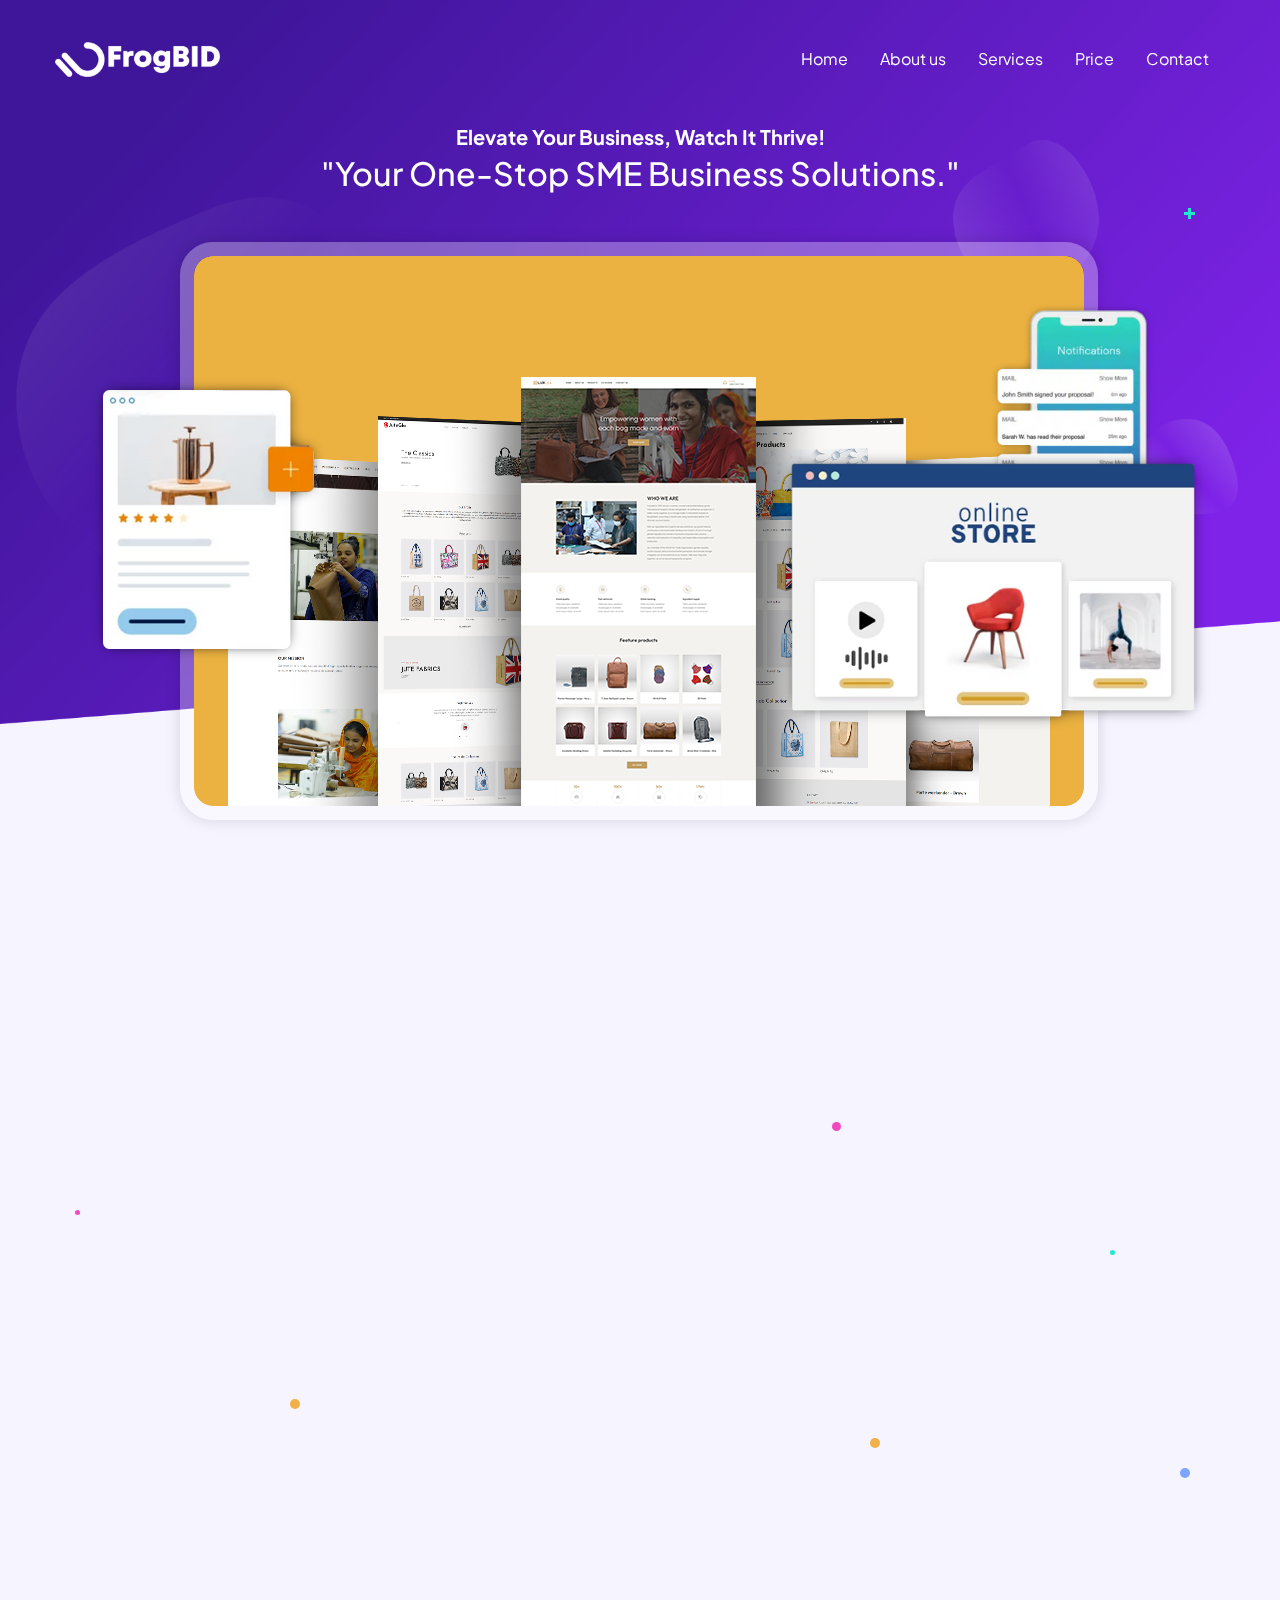
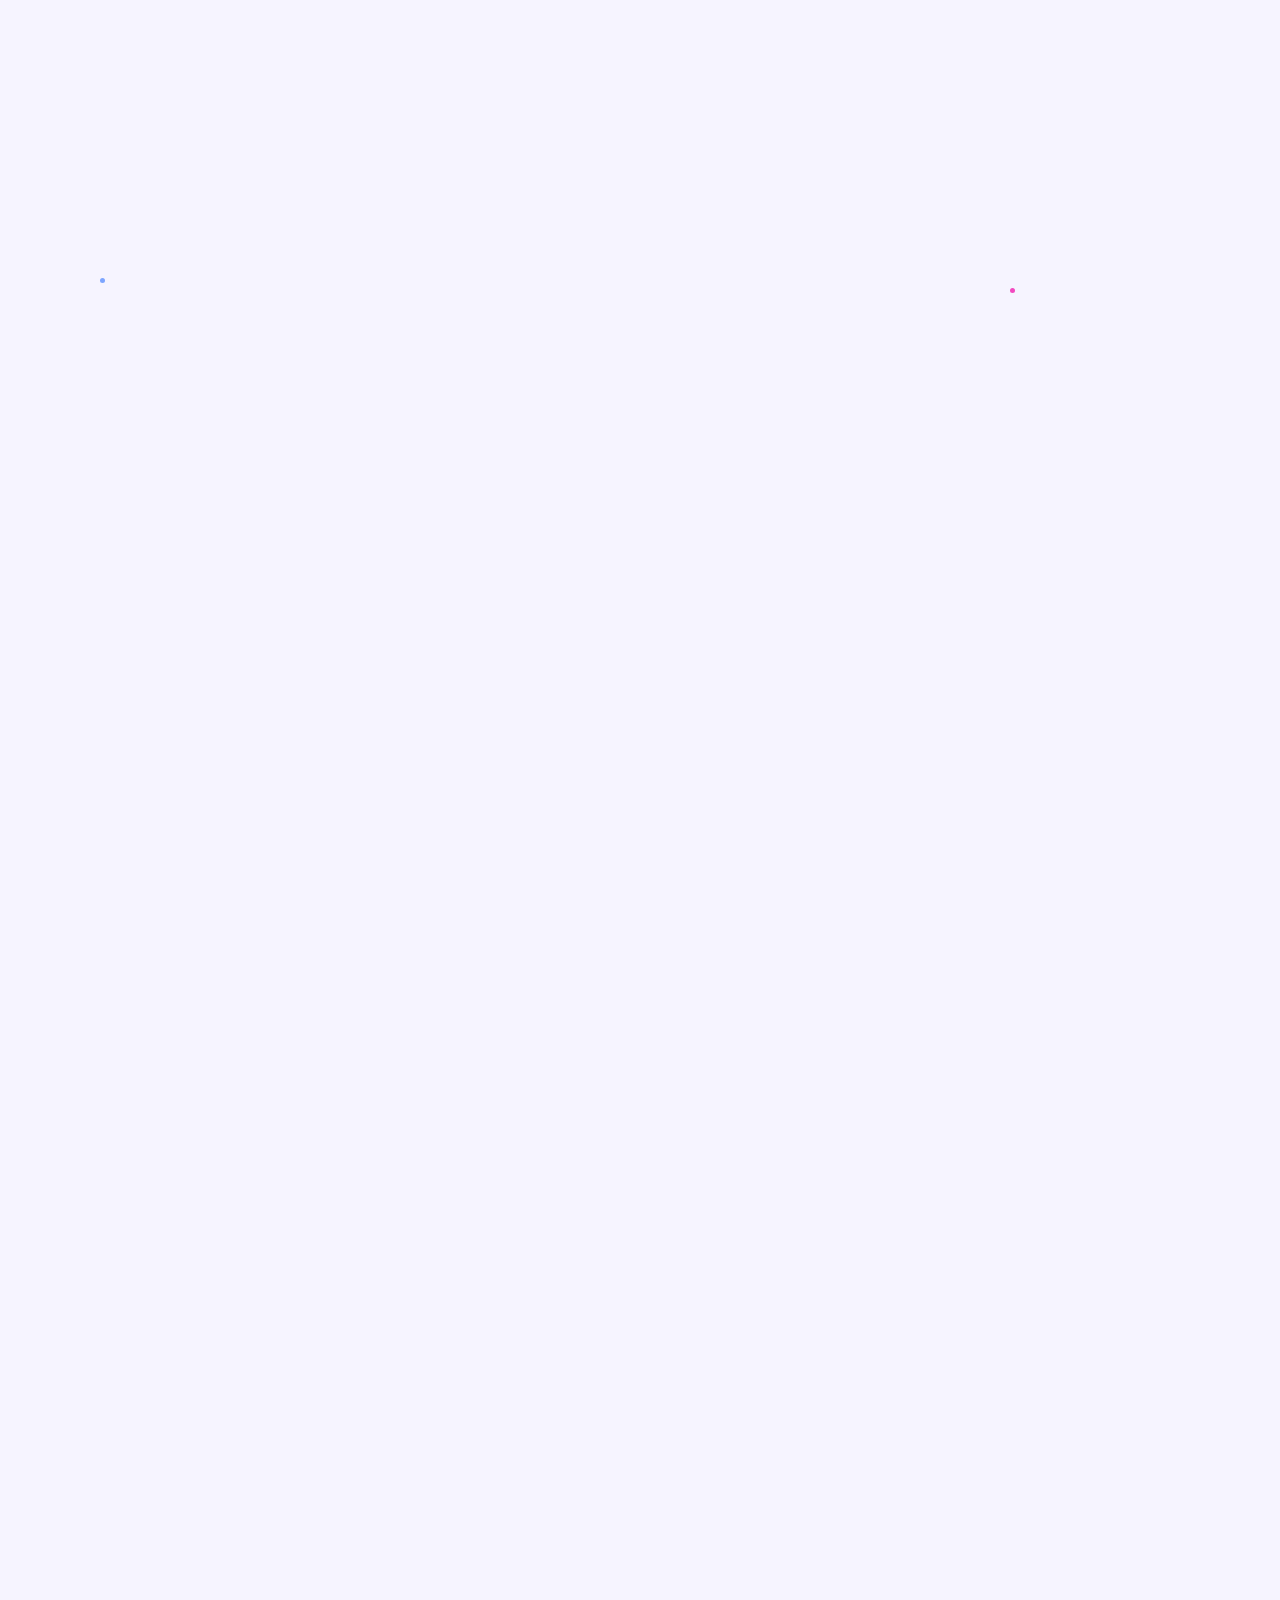
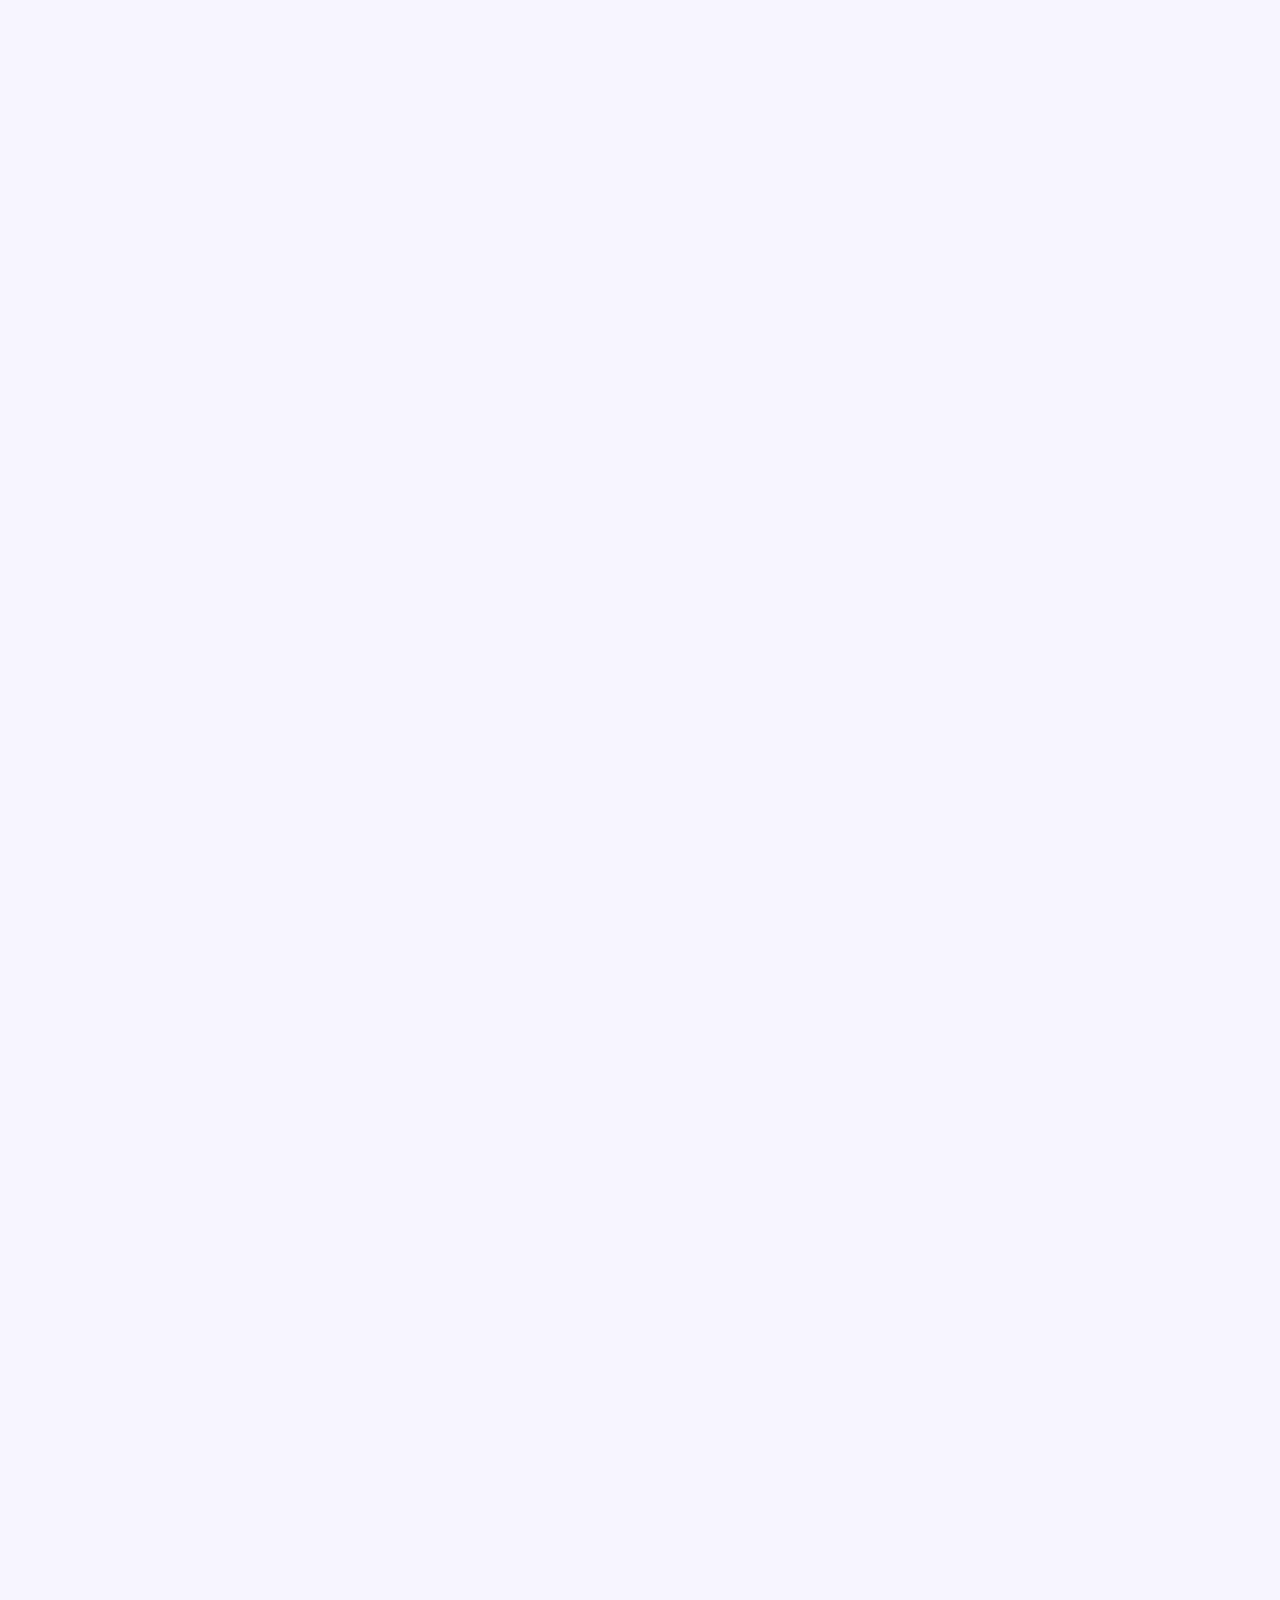
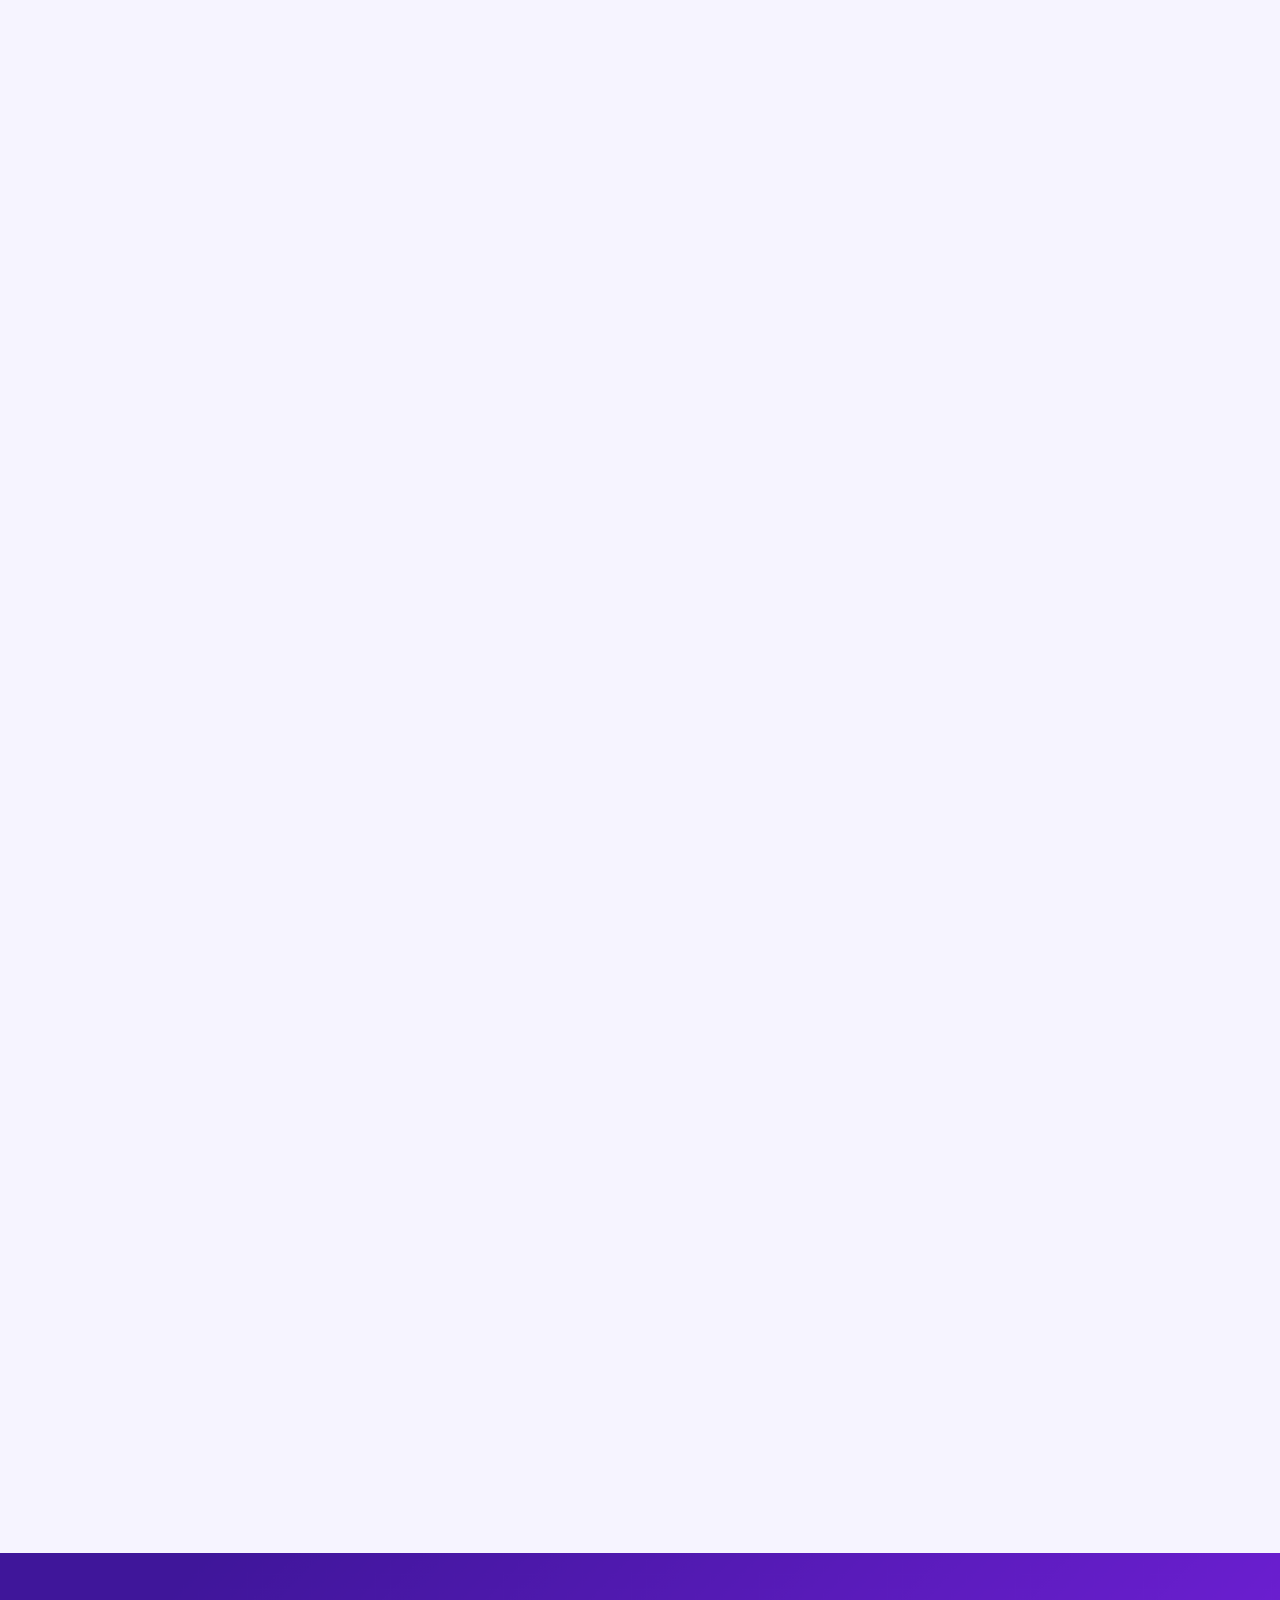
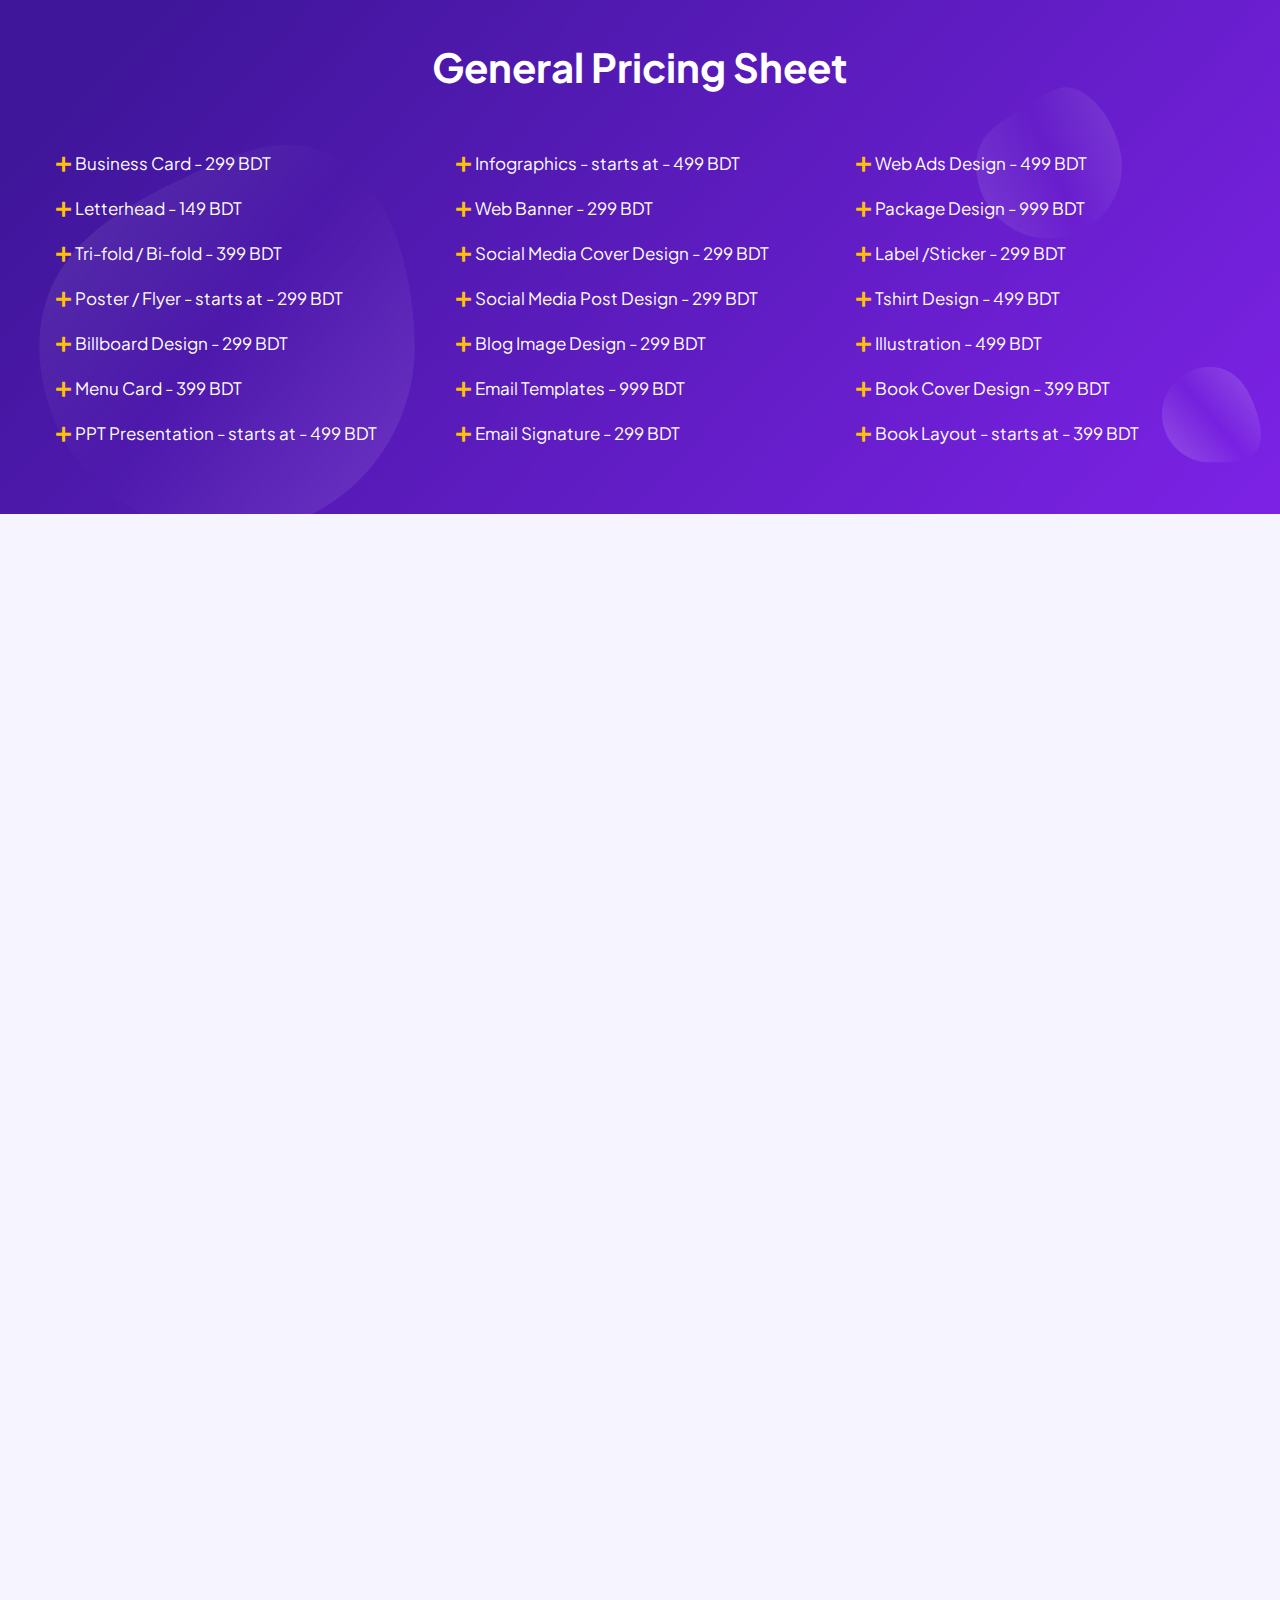
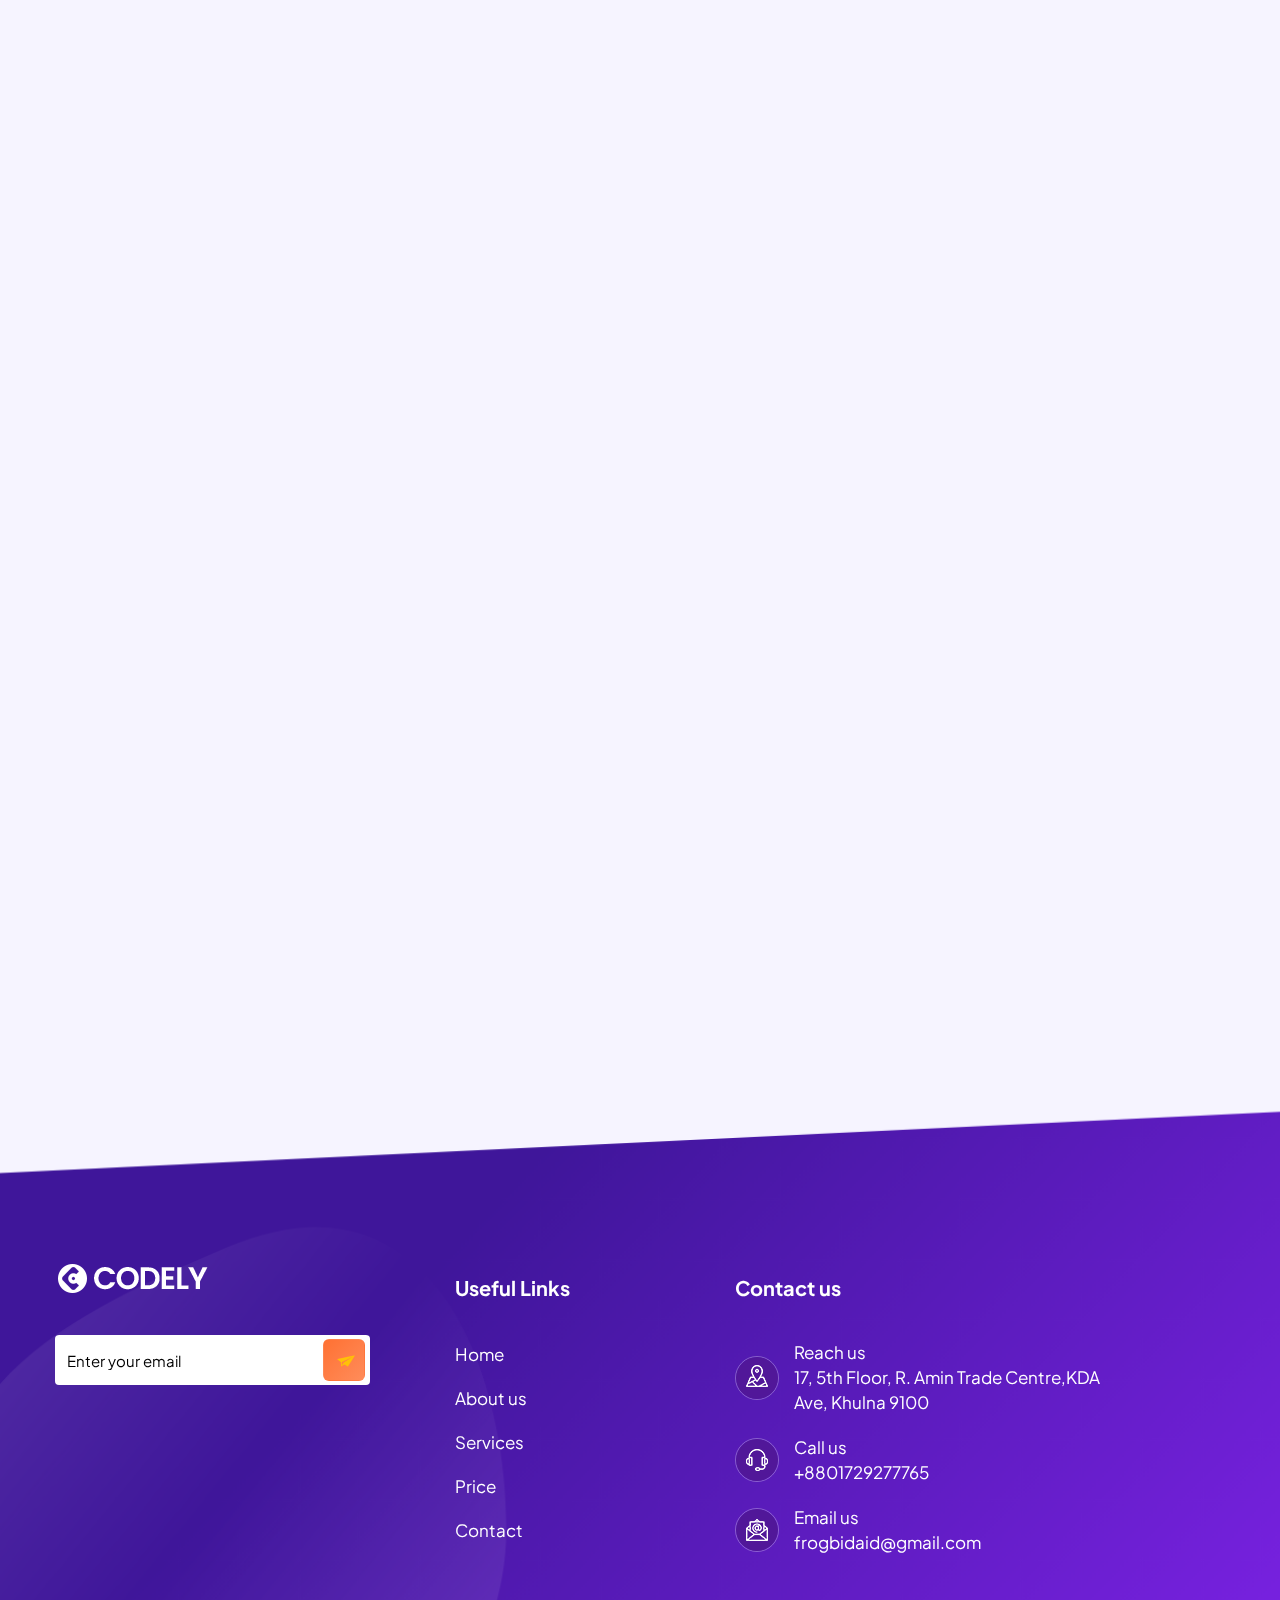
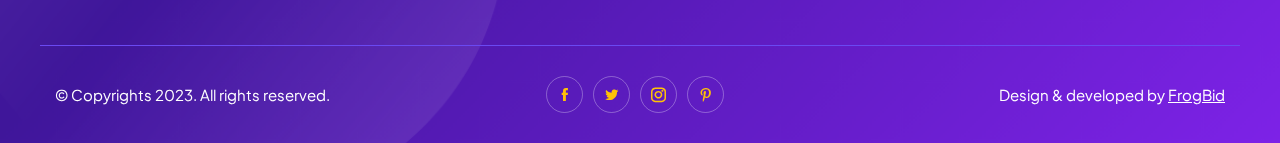
==== commit 5bab56eb: "AKASH21" ====
--- a/index.html
+++ b/index.html
@@ -105,9 +105,9 @@
                 <div class="banner_images" data-aos="fade-up" data-aos-duration="1500">
                     <img src="images/new/banner_01.png" alt="image">
                     <div class="sub_images">
-                        <img class="moving_animation" src="images/new/banner_02.png" alt="image">
-                        <img class="moving_animation" src="images/new/banner_03.png" alt="image">
-                        <img class="moving_animation" src="images/new/banner_04.png" alt="image">
+                        <img class="moving_animation" src="images/new/banner_02.png" style="height: 200px;width: 166px;" alt="image">
+                        <img class="moving_animation" src="images/new/banner_03.png" style="height: 285px;width: 237px;" alt="image">
+                        <img class="moving_animation" src="images/new/banner_04.png" style="height: 285px;width: 434px;" alt="image">
                     </div>
                 </div>
             </div>
@@ -612,8 +612,8 @@
                                     <p><i class="icofont-close-circled"></i>Contact Submit Form</p>
                                 </li>
                             </ul>
-                            <a href="#" class="btn btn_main">Demo 1</a>
-                            <a href="#" class="btn btn_main">Demo 2</a>
+                            <a href="https://smebasic-1.frogbid.com/" target="_blank" class="btn btn_main">Demo 1</a>
+                            <a href="https://smebasic-2.frogbid.com/" target="_blank" class="btn btn_main">Demo 2</a>
                         </div>
                     </div>
 
@@ -679,8 +679,8 @@
                                     <p><i class="icofont-close-circled"></i>Contact Submit Form</p>
                                 </li>
                             </ul>
-                            <a href="#" class="btn btn_main">Demo 1</a>
-                            <a href="#" class="btn btn_main">Demo 2</a>
+                            <a href="https://smestandard-1.frogbid.com/" target="_blank" class="btn btn_main">Demo 1</a>
+                            <a href="https://smestandard-2.frogbid.com/" target="_blank" class="btn btn_main">Demo 2</a>
                         </div>
                     </div>
 
@@ -746,8 +746,8 @@
                                     <p><i class="icofont-check-circled"></i>Contact Submit Form</p>
                                 </li>
                             </ul>
-                            <a href="#" class="btn btn_main">Demo 1</a>
-                            <a href="#" class="btn btn_main">Demo 2</a>
+                            <a href="https://smepremium-1.frogbid.com/" target="_blank" class="btn btn_main">Demo 1</a>
+                            <a href="https://smepremium-2.frogbid.com/" target="_blank" class="btn btn_main">Demo 2</a>
                         </div>
                     </div>
 
@@ -778,7 +778,7 @@
     <!-- Need support Section End -->
 
     <!-- Collaborate Section Strat -->
-    <section class="row_am analyze_section">
+    <section class="row_am analyze_section collaborate_section">
         <div class="container">
             <div class="row">
                 <div class="col-md-6">
@@ -899,91 +899,81 @@
             <div class="col-lg-4">
                 <ul class="benifits">
                     <li class="include">
-                        <p><i class="icofont-plus"></i> Business Card - 299 ৳</p>
-                    </li>
-                    <li class="include">
-                        <p><i class="icofont-plus"></i> Letterhead - 149 ৳</p>
-                    </li>
-                    <li class="include">
-                        <p><i class="icofont-plus"></i> Tri-fold / Bi-fold - 299 ৳</p>
-                    </li>
-                    <li class="include">
-                        <p><i class="icofont-plus"></i> Poster / Flyer - starts at - 299 ৳</p>
-                    </li>
-                    <li class="include">
-                        <p><i class="icofont-plus"></i> Billboard Design - 299 ৳</p>
-                    </li>
-                    <li class="include">
-                        <p><i class="icofont-plus"></i> Menu Card - 399 ৳</p>
-                    </li>
-                    <li class="include">
-                        <p><i class="icofont-plus"></i> PPT Presentation - starts at - 499 ৳</p>
+                        <p><i class="icofont-plus"></i> Business Card - 299 BDT</p>
+                    </li>
+                    <li class="include">
+                        <p><i class="icofont-plus"></i> Letterhead - 149 BDT</p>
+                    </li>
+                    <li class="include">
+                        <p><i class="icofont-plus"></i> Tri-fold / Bi-fold - 399 BDT</p>
+                    </li>
+                    <li class="include">
+                        <p><i class="icofont-plus"></i> Poster / Flyer - starts at - 299 BDT</p>
+                    </li>
+                    <li class="include">
+                        <p><i class="icofont-plus"></i> Billboard Design - 299 BDT</p>
+                    </li>
+                    <li class="include">
+                        <p><i class="icofont-plus"></i> Menu Card - 399 BDT</p>
+                    </li>
+                    <li class="include">
+                        <p><i class="icofont-plus"></i> PPT Presentation - starts at - 499 BDT</p>
                     </li>
                 </ul>
             </div>
             <div class="col-lg-4">
                 <ul class="benifits">
                     <li class="include">
-                        <p><i class="icofont-plus"></i> Infographics - starts at - 499 ৳</p>
-                    </li>
-                    <li class="include">
-                        <p><i class="icofont-plus"></i> Web Banner - 299 ৳</p>
-                    </li>
-                    <li class="include">
-                        <p><i class="icofont-plus"></i> Social Media Cover Design - 299 ৳</p>
-                    </li>
-                    <li class="include">
-                        <p><i class="icofont-plus"></i> Social Media Post Design - 299 ৳</p>
-                    </li>
-                    <li class="include">
-                        <p><i class="icofont-plus"></i> Blog Image Design -  299 ৳</p>
-                    </li>
-                    <li class="include">
-                        <p><i class="icofont-plus"></i> Email Templates -  999 ৳</p>
-                    </li>
-                    <li class="include">
-                        <p><i class="icofont-plus"></i> Email Signature - 299 ৳</p>
+                        <p><i class="icofont-plus"></i> Infographics - starts at - 499 BDT</p>
+                    </li>
+                    <li class="include">
+                        <p><i class="icofont-plus"></i> Web Banner - 299 BDT</p>
+                    </li>
+                    <li class="include">
+                        <p><i class="icofont-plus"></i> Social Media Cover Design - 299 BDT</p>
+                    </li>
+                    <li class="include">
+                        <p><i class="icofont-plus"></i> Social Media Post Design - 299 BDT</p>
+                    </li>
+                    <li class="include">
+                        <p><i class="icofont-plus"></i> Blog Image Design -  299 BDT</p>
+                    </li>
+                    <li class="include">
+                        <p><i class="icofont-plus"></i> Email Templates -  999 BDT</p>
+                    </li>
+                    <li class="include">
+                        <p><i class="icofont-plus"></i> Email Signature - 299 BDT</p>
                     </li>
                 </ul>
             </div>
             <div class="col-lg-4">
                 <ul class="benifits">
                     <li class="include">
-                        <p><i class="icofont-plus"></i> Web Ads Design - 499 ৳</p>
-                    </li>
-                    <li class="include">
-                        <p><i class="icofont-plus"></i> Package Design - 999 ৳</p>
-                    </li>
-                    <li class="include">
-                        <p><i class="icofont-plus"></i> Label /Sticker -  299 ৳</p>
-                    </li>
-                    <li class="include">
-                        <p><i class="icofont-plus"></i> Tshirt Design - 499 ৳ </p>
-                    </li>
-                    <li class="include">
-                        <p><i class="icofont-plus"></i> Illustration - 499 ৳</p>
-                    </li>
-                    <li class="include">
-                        <p><i class="icofont-plus"></i> Book Cover Design - 399 ৳</p>
-                    </li>
-                    <li class="include">
-                        <p><i class="icofont-plus"></i> Book Layout - starts at - 399 ৳</p>
+                        <p><i class="icofont-plus"></i> Web Ads Design - 499 BDT</p>
+                    </li>
+                    <li class="include">
+                        <p><i class="icofont-plus"></i> Package Design - 999 BDT</p>
+                    </li>
+                    <li class="include">
+                        <p><i class="icofont-plus"></i> Label /Sticker -  299 BDT</p>
+                    </li>
+                    <li class="include">
+                        <p><i class="icofont-plus"></i> Tshirt Design - 499 BDT </p>
+                    </li>
+                    <li class="include">
+                        <p><i class="icofont-plus"></i> Illustration - 499 BDT</p>
+                    </li>
+                    <li class="include">
+                        <p><i class="icofont-plus"></i> Book Cover Design - 399 BDT</p>
+                    </li>
+                    <li class="include">
+                        <p><i class="icofont-plus"></i> Book Layout - starts at - 399 BDT</p>
                     </li>
                 </ul>
             </div>
-
-
-        </div>
-
-
+        </div>
     </div>
 </section>
-
-
-
-
-
-
     <!-- Interface overview-Section start -->
     <section class="row_am interface_section">
         <div class="section_title" data-aos="fade-up" data-aos-duration="1500" data-aos-delay="300">
--- a/css/style.css
+++ b/css/style.css
@@ -873,7 +873,6 @@
 
 .banner_section .banner_images .sub_images img {
   position: absolute;
-  box-shadow: 0 0 14px 2px #0000001c;
   border-radius: 20px;
 }
 
